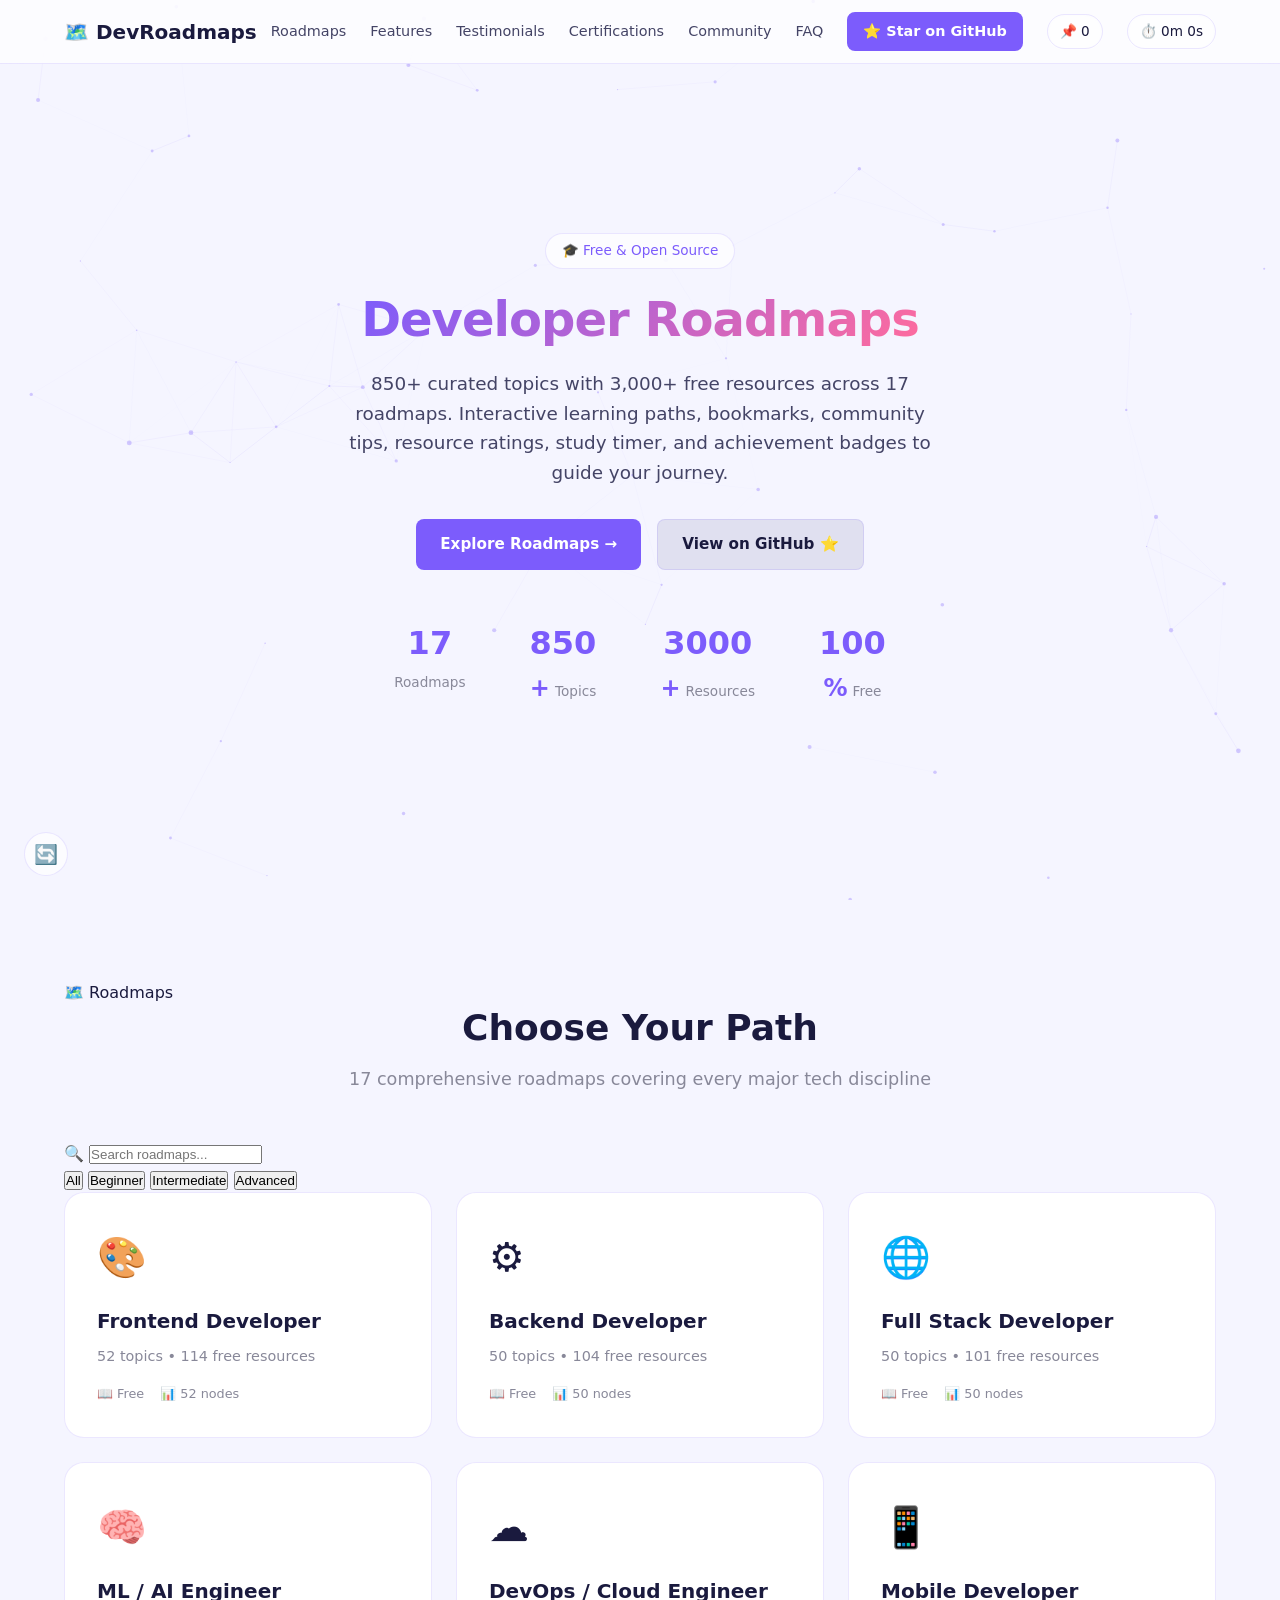
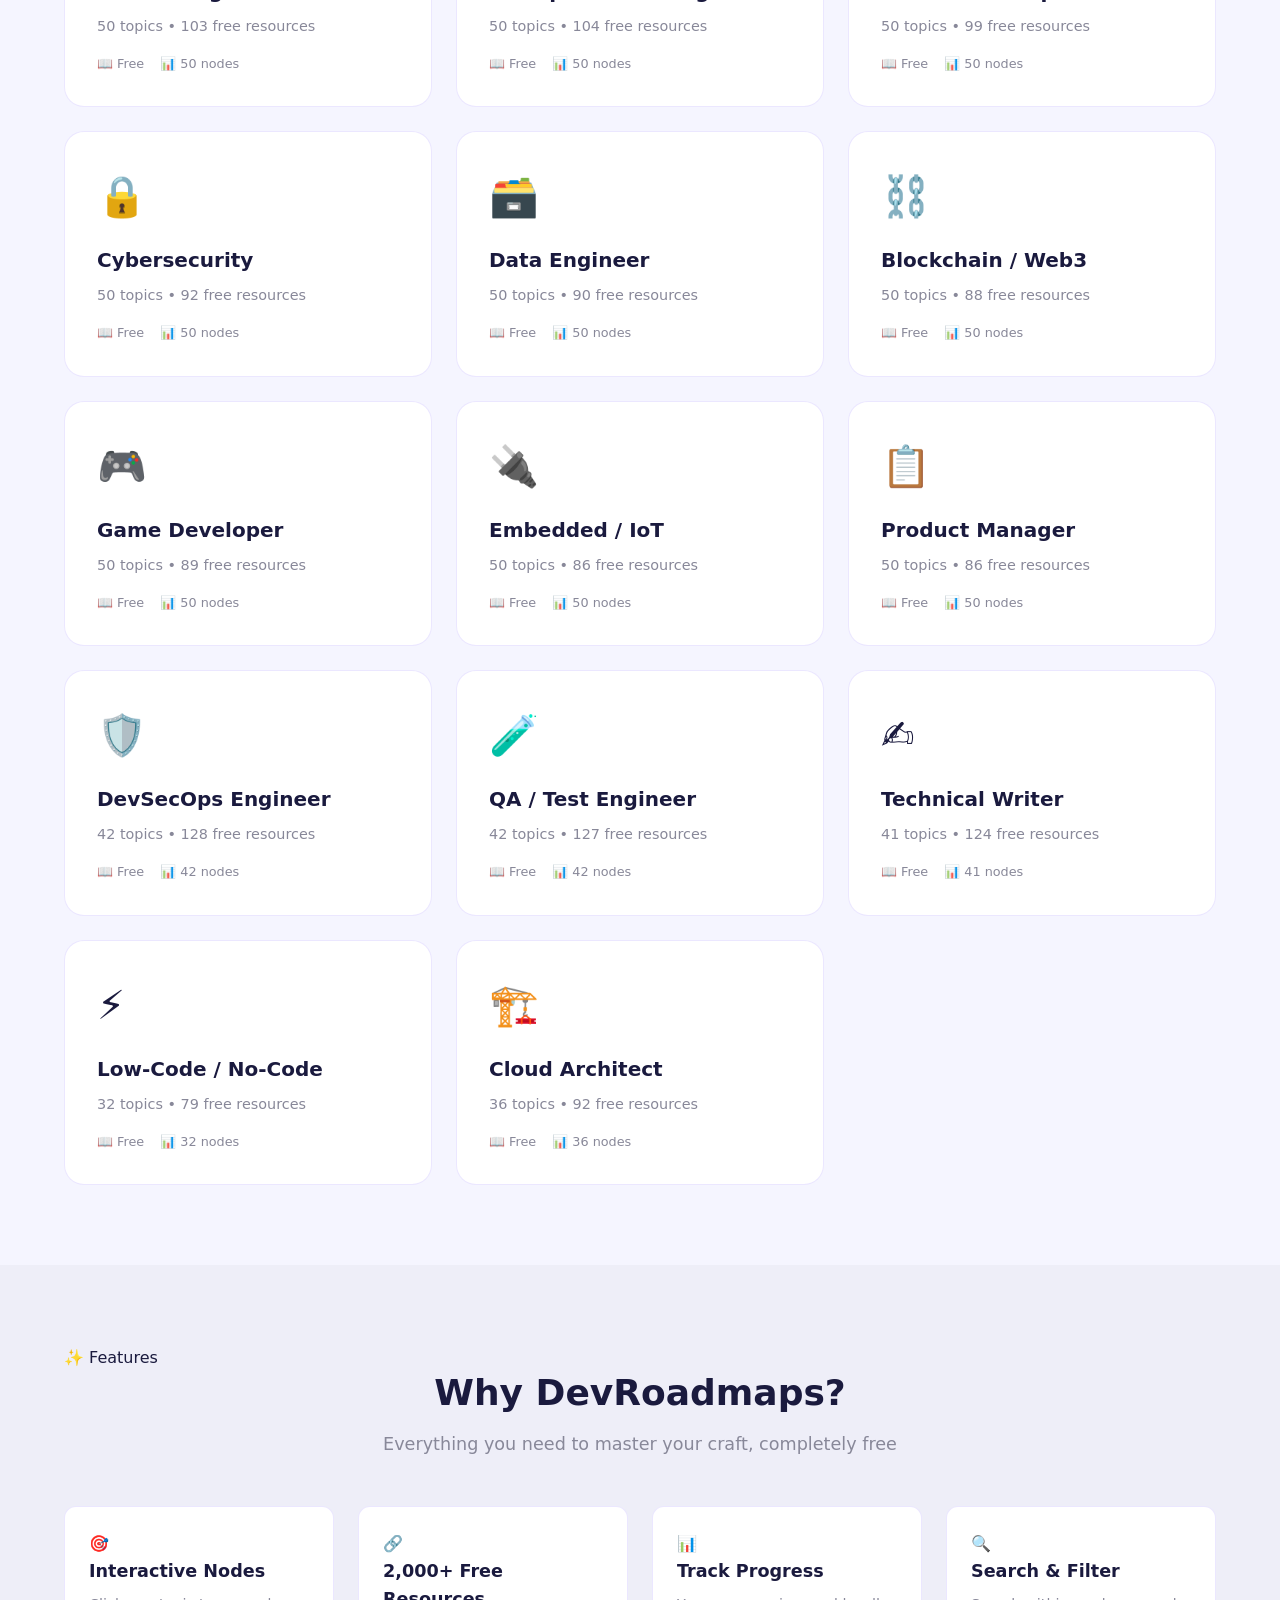
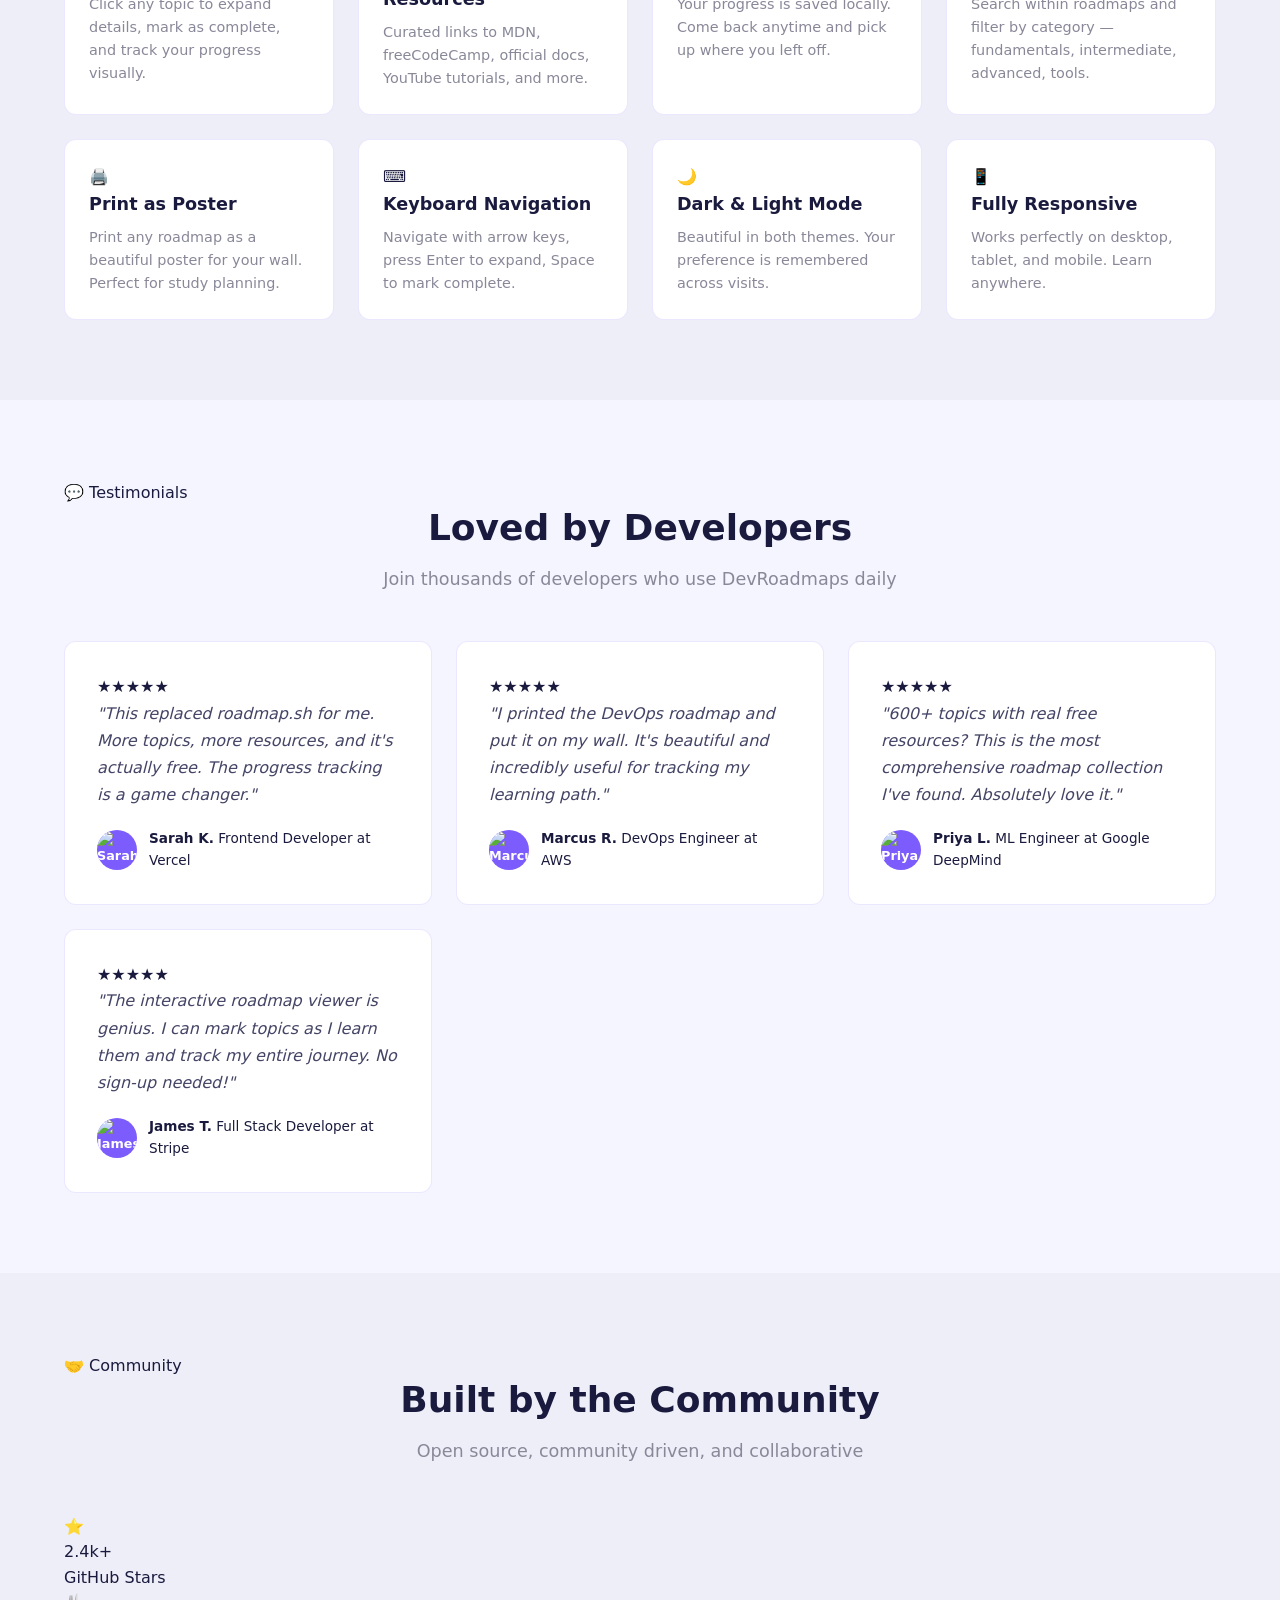
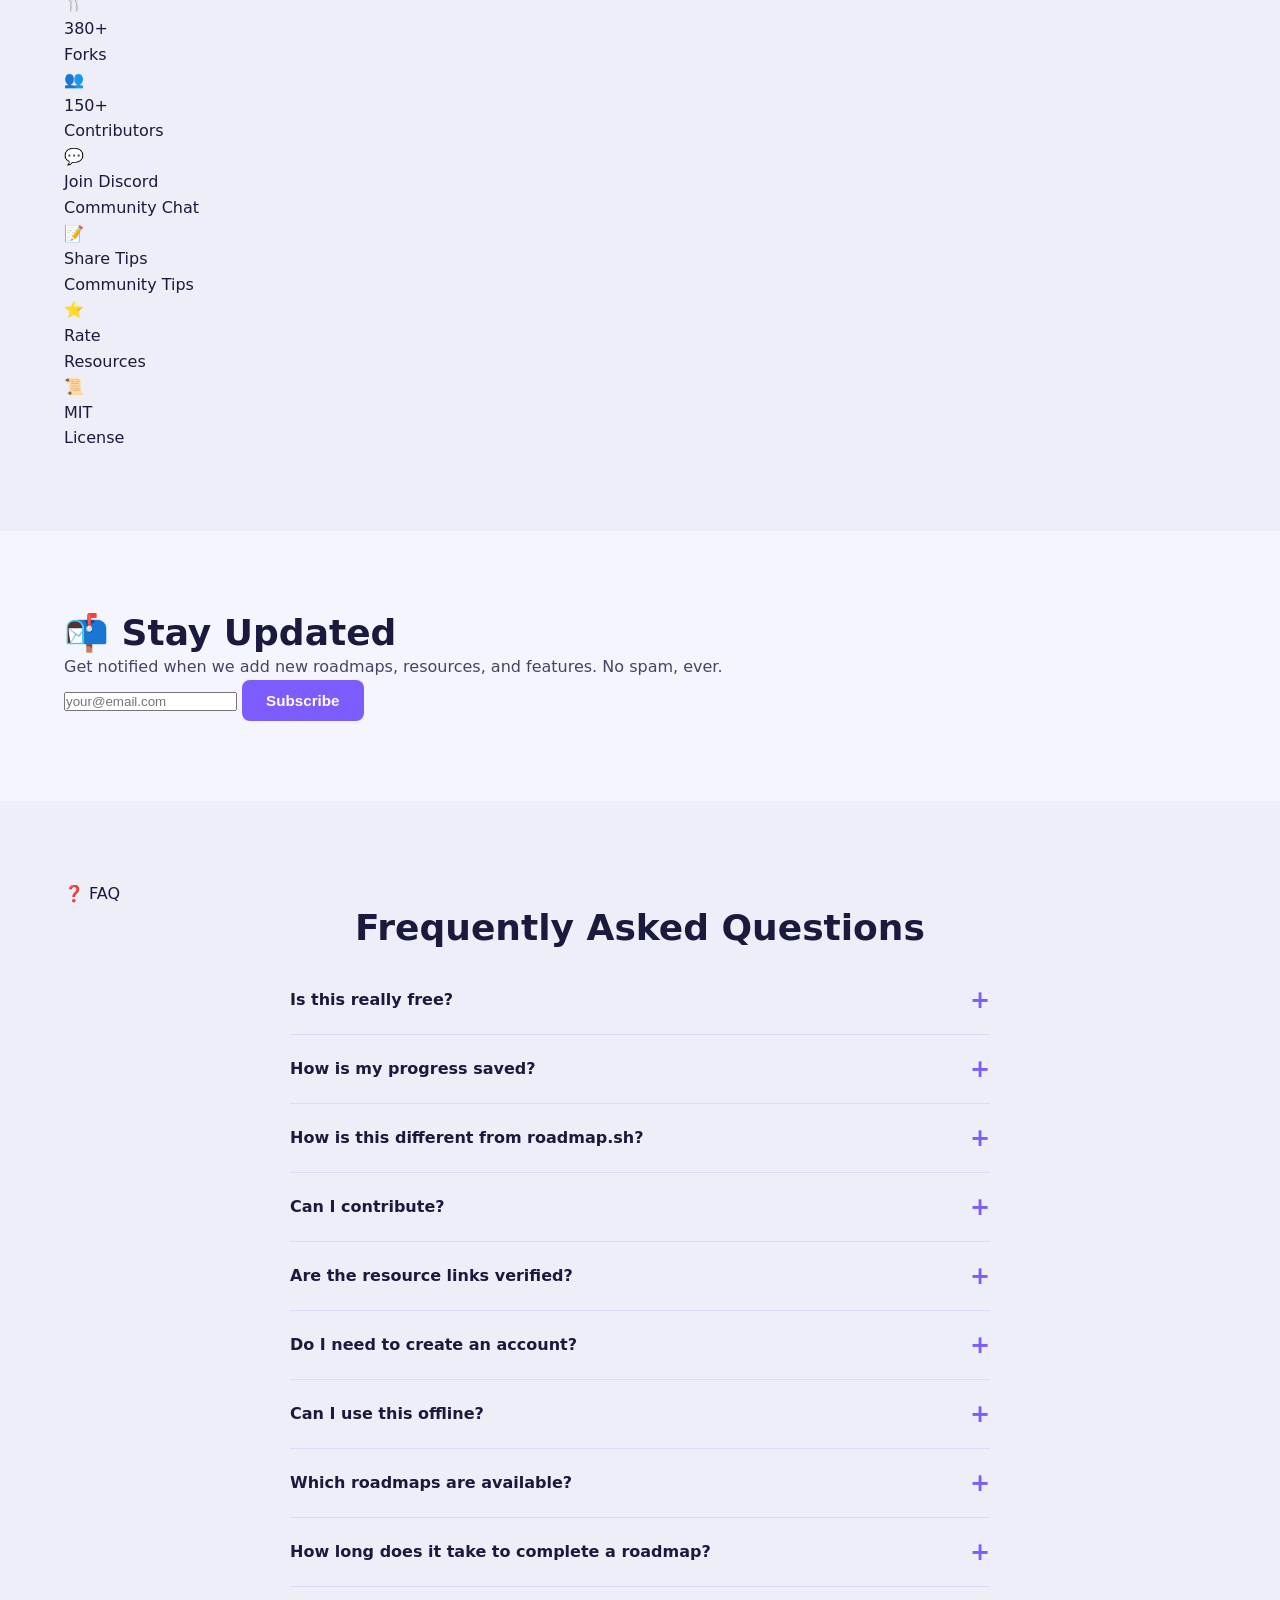
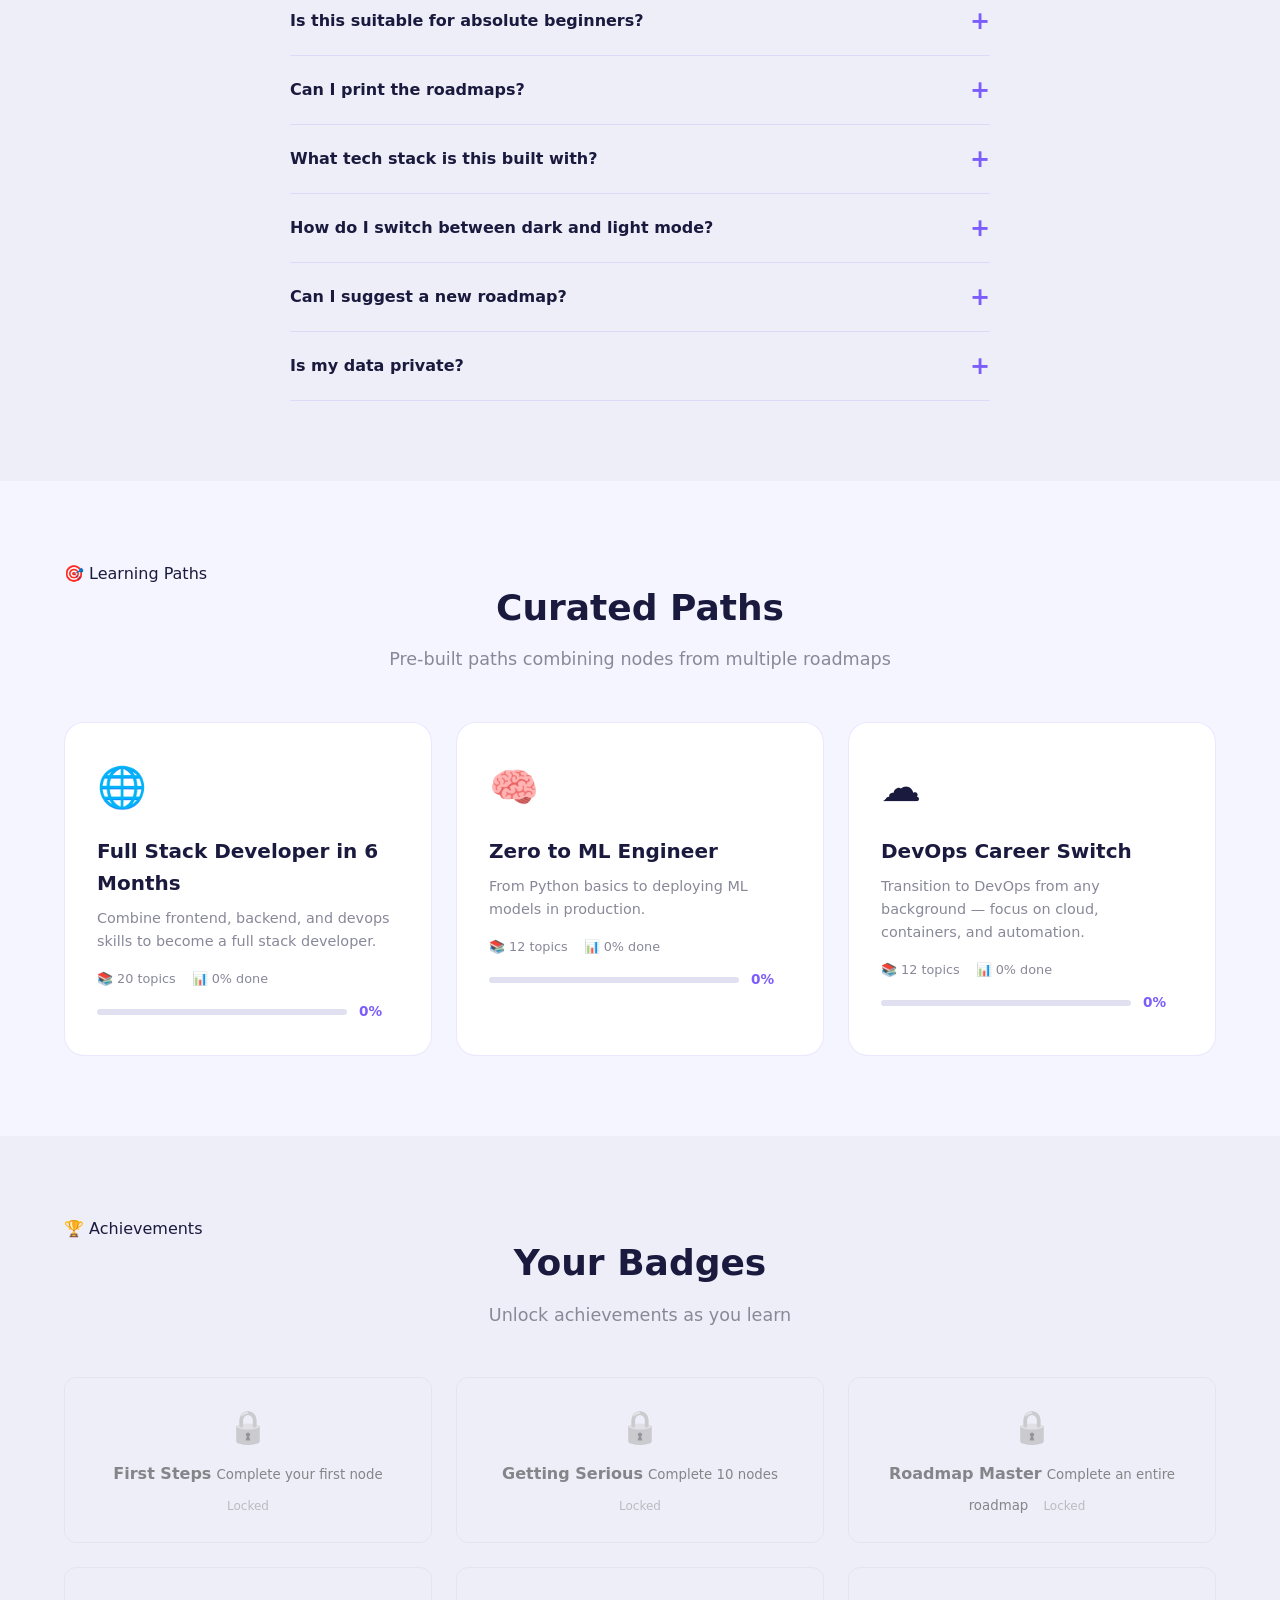
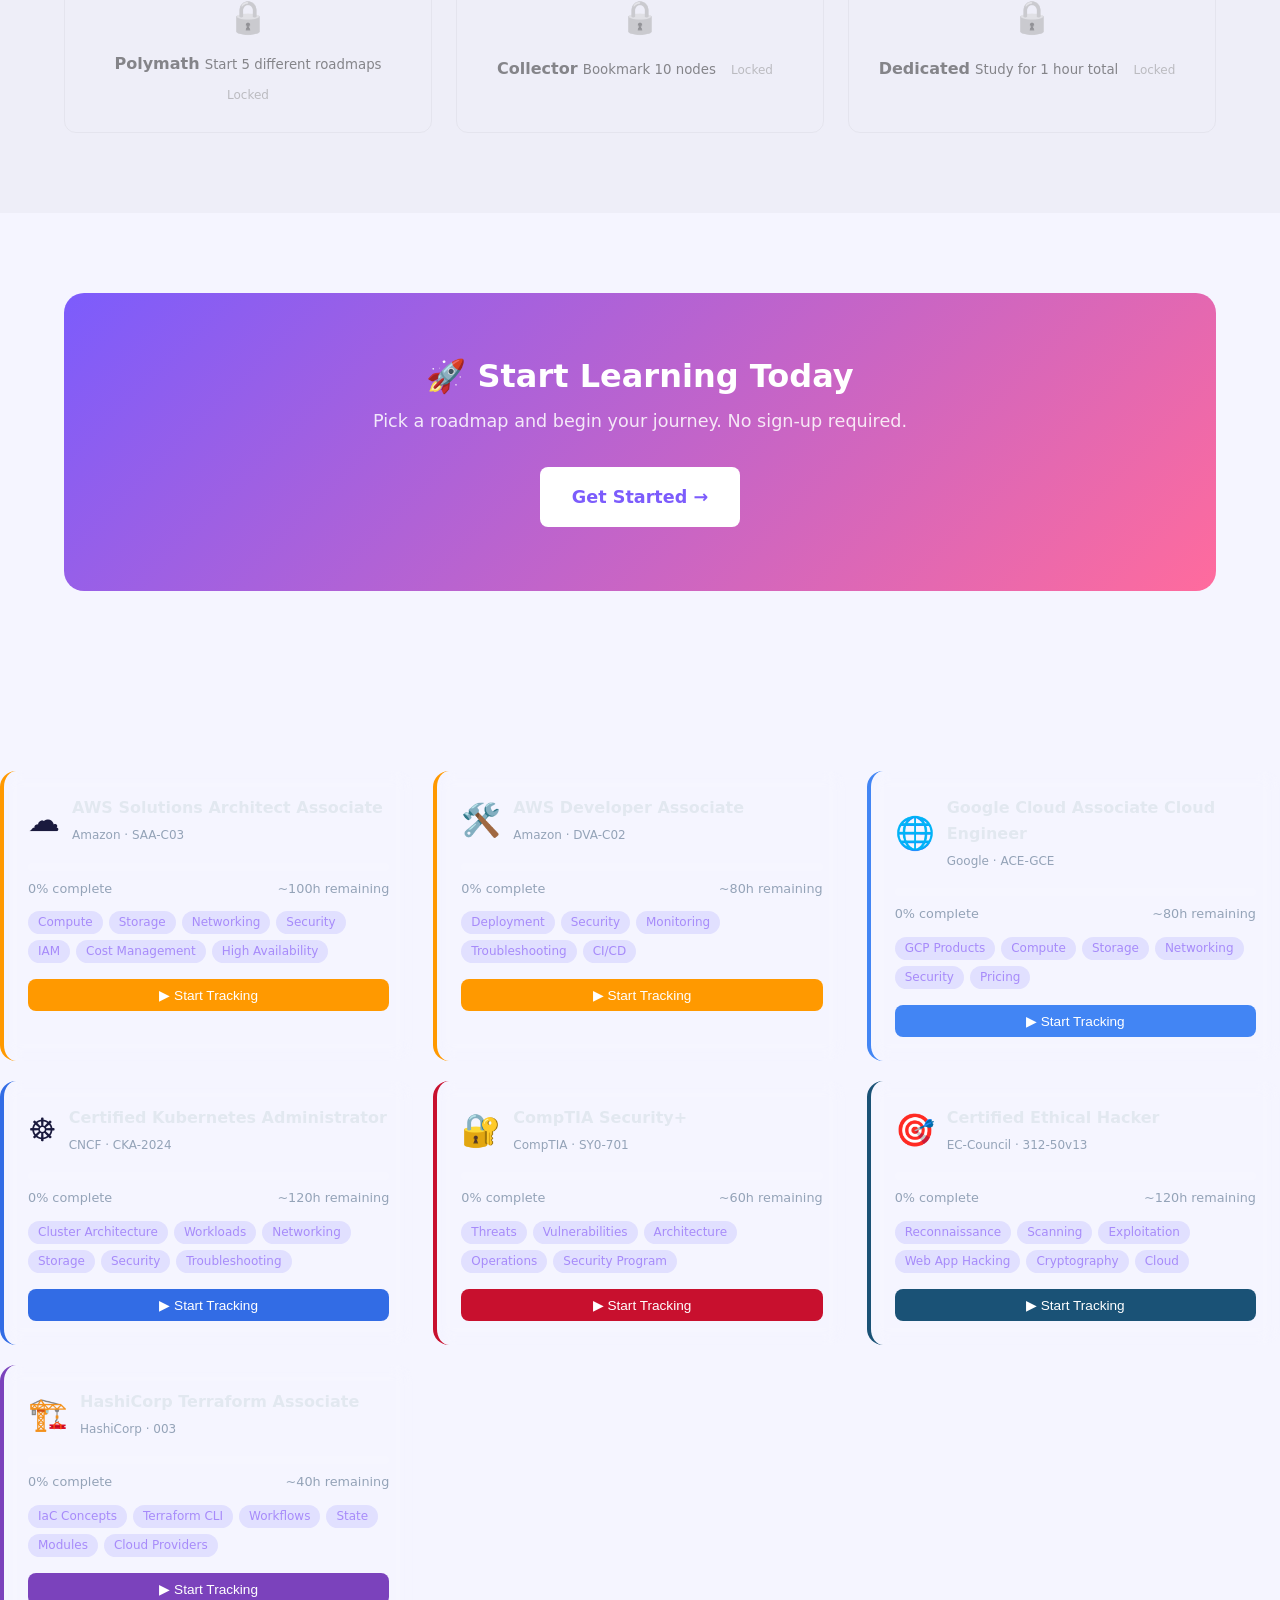
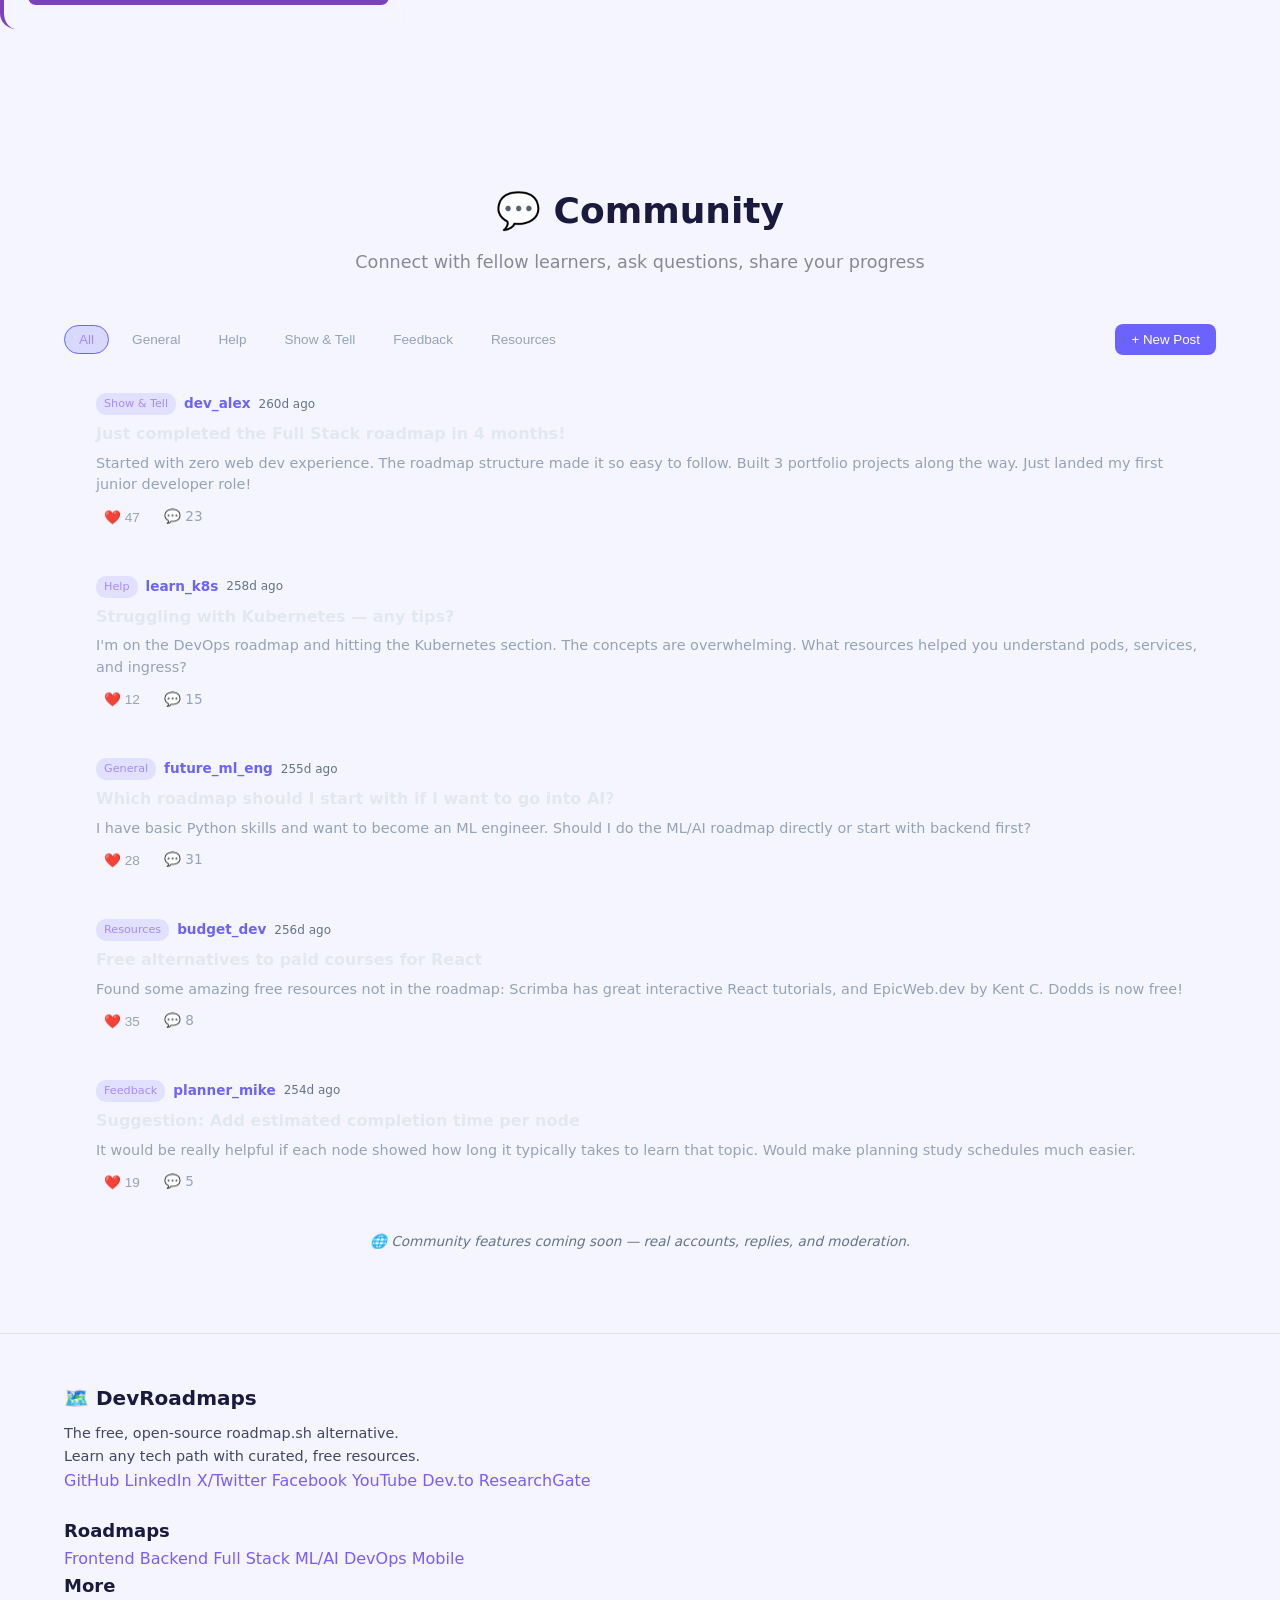
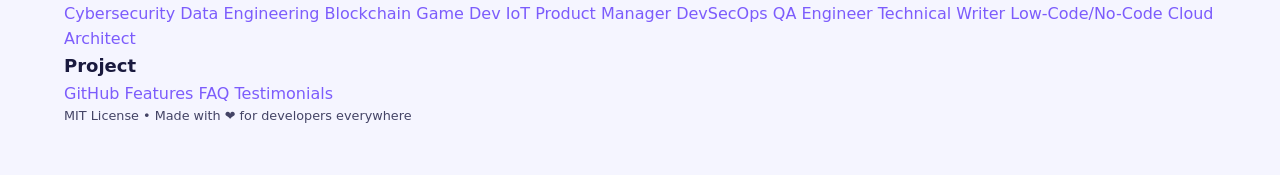
==== index.html @ 8916a56f "feat: add real social links across all pages" ====
<!DOCTYPE html>
<html lang="en" data-theme="dark">
<head>
    <meta charset="UTF-8">
    <meta name="viewport" content="width=device-width, initial-scale=1.0">
    <title>DevRoadmaps — Free Developer Roadmaps with 800+ Topics | Learn Programming, AI, DevOps & More</title>
    <meta name="description" content="Free open-source developer roadmaps for 17 tech paths including Frontend, Backend, DevOps, AI/ML, Cybersecurity and more. 800+ curated topics with 1700+ free resources.">
    <meta name="keywords" content="developer roadmap, learn programming, frontend roadmap, backend roadmap, full stack roadmap, devops roadmap, AI ML roadmap, cybersecurity roadmap, free resources, open source, roadmap.sh alternative">
    <link rel="canonical" href="https://rudra496.github.io/devroadmaps/">
    <meta property="og:title" content="DevRoadmaps — Free Developer Roadmaps with 800+ Topics">
    <meta property="og:description" content="Free open-source developer roadmaps for 17 tech paths. 800+ curated topics with 1700+ free resources.">
    <meta property="og:url" content="https://rudra496.github.io/devroadmaps/">
    <meta property="og:type" content="website">
    <meta property="og:image" content="https://rudra496.github.io/devroadmaps/og-image.png">
    <meta name="twitter:card" content="summary_large_image">
    <meta name="twitter:title" content="DevRoadmaps — Free Developer Roadmaps with 800+ Topics">
    <meta name="twitter:description" content="Free open-source developer roadmaps for 17 tech paths. 800+ curated topics with 1700+ free resources.">
    <meta name="twitter:creator" content="@rudra496">
    <script type="application/ld+json">
    {
        "@context": "https://schema.org",
        "@type": "WebSite",
        "name": "DevRoadmaps",
        "url": "https://rudra496.github.io/devroadmaps/",
        "description": "Free open-source developer roadmaps for 17 tech paths including Frontend, Backend, DevOps, AI/ML, Cybersecurity and more. 800+ curated topics with 1700+ free resources.",
        "potentialAction": {
            "@type": "SearchAction",
            "target": "https://rudra496.github.io/devroadmaps/?q={search_term_string}",
            "query-input": "required name=search_term_string"
        }
    }
    </script>
    <link rel="stylesheet" href="css/style.css">
    <link rel="icon" href="data:image/svg+xml,<svg xmlns='http://www.w3.org/2000/svg' viewBox='0 0 100 100'><text y='.9em' font-size='90'>🗺️</text></svg>">
    <link rel="preconnect" href="https://fonts.googleapis.com">
    <link href="https://fonts.googleapis.com/css2?family=Inter:wght@400;500;600;700;800;900&display=swap" rel="stylesheet">
</head>
<body>
    <!-- Particle Canvas -->
    <canvas id="particles"></canvas>

    <!-- Floating Geometric Shapes -->
    <div class="floating-shapes" aria-hidden="true">
        <div class="shape shape-1"></div>
        <div class="shape shape-2"></div>
        <div class="shape shape-3"></div>
        <div class="shape shape-4"></div>
        <div class="shape shape-5"></div>
        <div class="shape shape-6"></div>
    </div>

    <!-- Navigation -->
    <nav class="navbar" id="navbar">
        <div class="nav-container">
            <a href="index.html" class="nav-logo">🗺️ <span class="logo-text">DevRoadmaps</span></a>
            <div class="nav-links" id="navLinks">
                <a href="#roadmaps">Roadmaps</a>
                <a href="#features">Features</a>
                <a href="#testimonials">Testimonials</a>
                <a href="#certifications">Certifications</a>
                <a href="#community">Community</a>
                <a href="#faq">FAQ</a>
                <a href="https://github.com/rudra496/devroadmaps" target="_blank" rel="noopener" class="nav-cta">⭐ Star on GitHub</a>
                <span class="nav-badge" id="bookmarkToggle" title="Bookmarks">📌 <span class="bookmark-count">0</span></span>
                <span class="nav-badge" title="Total Study Time">⏱️ <span class="total-study-time">0m 0s</span></span>
            </div>
            <button class="hamburger" id="hamburger" aria-label="Toggle menu">
                <span></span><span></span><span></span>
            </button>
        </div>
    </nav>

    <!-- Hero Section -->
    <header class="hero" id="hero">
        <div class="hero-bg-mesh" aria-hidden="true"></div>
        <div class="hero-content">
            <div class="hero-badge animate-on-scroll">🎓 Free & Open Source</div>
            <h1 class="hero-title animate-on-scroll">
                <span class="gradient-text">Developer Roadmaps</span>
            </h1>
            <p class="hero-typing animate-on-scroll" id="typingTarget"></p>
            <p class="hero-desc animate-on-scroll">850+ curated topics with 3,000+ free resources across 17 roadmaps. Interactive learning paths, bookmarks, community tips, resource ratings, study timer, and achievement badges to guide your journey.</p>
            <div class="hero-buttons animate-on-scroll">
                <a href="#roadmaps" class="btn btn-primary btn-glow">Explore Roadmaps →</a>
                <a href="https://github.com/rudra496/devroadmaps" target="_blank" class="btn btn-secondary">View on GitHub ⭐</a>
            </div>
            <div class="hero-stats animate-on-scroll">
                <div class="stat-item">
                    <span class="stat-number" data-target="17">0</span>
                    <span class="stat-label">Roadmaps</span>
                </div>
                <div class="stat-divider"></div>
                <div class="stat-item">
                    <span class="stat-number" data-target="850">0</span><span class="stat-suffix">+</span>
                    <span class="stat-label">Topics</span>
                </div>
                <div class="stat-divider"></div>
                <div class="stat-item">
                    <span class="stat-number" data-target="3000">0</span><span class="stat-suffix">+</span>
                    <span class="stat-label">Resources</span>
                </div>
                <div class="stat-divider"></div>
                <div class="stat-item">
                    <span class="stat-number" data-target="100">0</span><span class="stat-suffix">%</span>
                    <span class="stat-label">Free</span>
                </div>
            </div>
        </div>
        <div class="hero-scroll-indicator" aria-hidden="true">
            <div class="scroll-arrow"></div>
        </div>
    </header>

    <!-- Roadmaps Grid -->
    <section class="section" id="roadmaps">
        <div class="container">
            <div class="section-header animate-on-scroll">
                <span class="section-tag">🗺️ Roadmaps</span>
                <h2 class="section-title">Choose Your Path</h2>
                <p class="section-subtitle">17 comprehensive roadmaps covering every major tech discipline</p>
            </div>
            <!-- Search & Filter -->
            <div class="roadmap-filters animate-on-scroll">
                <div class="search-box-hero">
                    <span class="search-icon">🔍</span>
                    <input type="text" id="roadmapSearch" placeholder="Search roadmaps..." autocomplete="off">
                </div>
                <div class="filter-pills" id="difficultyFilters">
                    <button class="pill active" data-diff="all">All</button>
                    <button class="pill" data-diff="beginner">Beginner</button>
                    <button class="pill" data-diff="intermediate">Intermediate</button>
                    <button class="pill" data-diff="advanced">Advanced</button>
                </div>
            </div>
            <div class="roadmaps-grid" id="roadmapsGrid">
                <!-- Populated by JS -->
            </div>
        </div>
    </section>

    <!-- Features -->
    <section class="section section-alt" id="features">
        <div class="container">
            <div class="section-header animate-on-scroll">
                <span class="section-tag">✨ Features</span>
                <h2 class="section-title">Why DevRoadmaps?</h2>
                <p class="section-subtitle">Everything you need to master your craft, completely free</p>
            </div>
            <div class="features-grid">
                <div class="feature-card animate-on-scroll">
                    <div class="feature-icon-wrap">
                        <span>🎯</span>
                    </div>
                    <h3>Interactive Nodes</h3>
                    <p>Click any topic to expand details, mark as complete, and track your progress visually.</p>
                </div>
                <div class="feature-card animate-on-scroll">
                    <div class="feature-icon-wrap">
                        <span>🔗</span>
                    </div>
                    <h3>2,000+ Free Resources</h3>
                    <p>Curated links to MDN, freeCodeCamp, official docs, YouTube tutorials, and more.</p>
                </div>
                <div class="feature-card animate-on-scroll">
                    <div class="feature-icon-wrap">
                        <span>📊</span>
                    </div>
                    <h3>Track Progress</h3>
                    <p>Your progress is saved locally. Come back anytime and pick up where you left off.</p>
                </div>
                <div class="feature-card animate-on-scroll">
                    <div class="feature-icon-wrap">
                        <span>🔍</span>
                    </div>
                    <h3>Search & Filter</h3>
                    <p>Search within roadmaps and filter by category — fundamentals, intermediate, advanced, tools.</p>
                </div>
                <div class="feature-card animate-on-scroll">
                    <div class="feature-icon-wrap">
                        <span>🖨️</span>
                    </div>
                    <h3>Print as Poster</h3>
                    <p>Print any roadmap as a beautiful poster for your wall. Perfect for study planning.</p>
                </div>
                <div class="feature-card animate-on-scroll">
                    <div class="feature-icon-wrap">
                        <span>⌨️</span>
                    </div>
                    <h3>Keyboard Navigation</h3>
                    <p>Navigate with arrow keys, press Enter to expand, Space to mark complete.</p>
                </div>
                <div class="feature-card animate-on-scroll">
                    <div class="feature-icon-wrap">
                        <span>🌙</span>
                    </div>
                    <h3>Dark & Light Mode</h3>
                    <p>Beautiful in both themes. Your preference is remembered across visits.</p>
                </div>
                <div class="feature-card animate-on-scroll">
                    <div class="feature-icon-wrap">
                        <span>📱</span>
                    </div>
                    <h3>Fully Responsive</h3>
                    <p>Works perfectly on desktop, tablet, and mobile. Learn anywhere.</p>
                </div>
            </div>
        </div>
    </section>

    <!-- Testimonials -->
    <section class="section" id="testimonials">
        <div class="container">
            <div class="section-header animate-on-scroll">
                <span class="section-tag">💬 Testimonials</span>
                <h2 class="section-title">Loved by Developers</h2>
                <p class="section-subtitle">Join thousands of developers who use DevRoadmaps daily</p>
            </div>
            <div class="testimonials-grid">
                <div class="testimonial-card animate-on-scroll">
                    <div class="testimonial-stars">★★★★★</div>
                    <div class="testimonial-text">"This replaced roadmap.sh for me. More topics, more resources, and it's actually free. The progress tracking is a game changer."</div>
                    <div class="testimonial-author">
                        <img src="https://api.dicebear.com/7.x/avataaars/svg?seed=sarah" alt="Sarah" class="author-avatar" loading="lazy">
                        <div>
                            <strong>Sarah K.</strong>
                            <span>Frontend Developer at Vercel</span>
                        </div>
                    </div>
                </div>
                <div class="testimonial-card animate-on-scroll">
                    <div class="testimonial-stars">★★★★★</div>
                    <div class="testimonial-text">"I printed the DevOps roadmap and put it on my wall. It's beautiful and incredibly useful for tracking my learning path."</div>
                    <div class="testimonial-author">
                        <img src="https://api.dicebear.com/7.x/avataaars/svg?seed=marcus" alt="Marcus" class="author-avatar" loading="lazy">
                        <div>
                            <strong>Marcus R.</strong>
                            <span>DevOps Engineer at AWS</span>
                        </div>
                    </div>
                </div>
                <div class="testimonial-card animate-on-scroll">
                    <div class="testimonial-stars">★★★★★</div>
                    <div class="testimonial-text">"600+ topics with real free resources? This is the most comprehensive roadmap collection I've found. Absolutely love it."</div>
                    <div class="testimonial-author">
                        <img src="https://api.dicebear.com/7.x/avataaars/svg?seed=priya" alt="Priya" class="author-avatar" loading="lazy">
                        <div>
                            <strong>Priya L.</strong>
                            <span>ML Engineer at Google DeepMind</span>
                        </div>
                    </div>
                </div>
                <div class="testimonial-card animate-on-scroll">
                    <div class="testimonial-stars">★★★★★</div>
                    <div class="testimonial-text">"The interactive roadmap viewer is genius. I can mark topics as I learn them and track my entire journey. No sign-up needed!"</div>
                    <div class="testimonial-author">
                        <img src="https://api.dicebear.com/7.x/avataaars/svg?seed=james" alt="James" class="author-avatar" loading="lazy">
                        <div>
                            <strong>James T.</strong>
                            <span>Full Stack Developer at Stripe</span>
                        </div>
                    </div>
                </div>
            </div>
        </div>
    </section>

    <!-- Community -->
    <section class="section section-alt" id="community">
        <div class="container">
            <div class="section-header animate-on-scroll">
                <span class="section-tag">🤝 Community</span>
                <h2 class="section-title">Built by the Community</h2>
                <p class="section-subtitle">Open source, community driven, and collaborative</p>
            </div>
            <div class="community-grid animate-on-scroll">
                <div class="community-stat">
                    <div class="community-icon">⭐</div>
                    <div class="community-number">2.4k+</div>
                    <div class="community-label">GitHub Stars</div>
                </div>
                <div class="community-stat">
                    <div class="community-icon">🍴</div>
                    <div class="community-number">380+</div>
                    <div class="community-label">Forks</div>
                </div>
                <div class="community-stat">
                    <div class="community-icon">👥</div>
                    <div class="community-number">150+</div>
                    <div class="community-label">Contributors</div>
                </div>
                <div class="community-stat">
                    <div class="community-icon">💬</div>
                    <div class="community-number"><a href="#" style="color:inherit;text-decoration:none">Join Discord</a></div>
                    <div class="community-label">Community Chat</div>
                </div>
                <div class="community-stat">
                    <div class="community-icon">📝</div>
                    <div class="community-number">Share Tips</div>
                    <div class="community-label">Community Tips</div>
                </div>
                <div class="community-stat">
                    <div class="community-icon">⭐</div>
                    <div class="community-number">Rate</div>
                    <div class="community-label">Resources</div>
                </div>
                <div class="community-stat">
                    <div class="community-icon">📜</div>
                    <div class="community-number">MIT</div>
                    <div class="community-label">License</div>
                </div>
            </div>
        </div>
    </section>

    <!-- Newsletter -->
    <section class="section newsletter-section">
        <div class="container">
            <div class="newsletter-card animate-on-scroll">
                <div class="newsletter-content">
                    <h2>📬 Stay Updated</h2>
                    <p>Get notified when we add new roadmaps, resources, and features. No spam, ever.</p>
                </div>
                <form class="newsletter-form" onsubmit="event.preventDefault(); this.querySelector('button').textContent='✅ Subscribed!'; this.querySelector('button').disabled=true;">
                    <input type="email" placeholder="your@email.com" required>
                    <button type="submit" class="btn btn-primary">Subscribe</button>
                </form>
            </div>
        </div>
    </section>

    <!-- FAQ -->
    <section class="section section-alt" id="faq">
        <div class="container">
            <div class="section-header animate-on-scroll">
                <span class="section-tag">❓ FAQ</span>
                <h2 class="section-title">Frequently Asked Questions</h2>
            </div>
            <div class="faq-list">
                <div class="faq-item animate-on-scroll">
                    <button class="faq-question">Is this really free? <span>+</span></button>
                    <div class="faq-answer"><p>Yes! 100% free and open source. Every resource linked is free. No hidden paywalls, no premium tier. We believe education should be accessible to everyone.</p></div>
                </div>
                <div class="faq-item animate-on-scroll">
                    <button class="faq-question">How is my progress saved? <span>+</span></button>
                    <div class="faq-answer"><p>Progress is saved in your browser's localStorage. No account needed, no data sent to any server. Clear your browser data to reset progress.</p></div>
                </div>
                <div class="faq-item animate-on-scroll">
                    <button class="faq-question">How is this different from roadmap.sh? <span>+</span></button>
                    <div class="faq-answer"><p>We offer 17 complete roadmaps with 850+ nodes, community tips, resource ratings, resource type filtering, interactive progress tracking, search/filter, print-as-poster, keyboard navigation, and everything is free with zero dependencies.</p></div>
                </div>
                <div class="faq-item animate-on-scroll">
                    <button class="faq-question">Can I contribute? <span>+</span></button>
                    <div class="faq-answer"><p>Absolutely! Check out our CONTRIBUTING.md for guidelines. You can add nodes, fix resources, or suggest new roadmaps via pull request.</p></div>
                </div>
                <div class="faq-item animate-on-scroll">
                    <button class="faq-question">Are the resource links verified? <span>+</span></button>
                    <div class="faq-answer"><p>We use stable, well-known resources (MDN, freeCodeCamp, official docs, popular YouTube channels). Links are periodically verified and PRs welcome to fix any broken ones.</p></div>
                </div>
                <div class="faq-item animate-on-scroll">
                    <button class="faq-question">Do I need to create an account? <span>+</span></button>
                    <div class="faq-answer"><p>Nope! Everything works without an account. Progress is stored in your browser. Just open the page and start learning.</p></div>
                </div>
                <div class="faq-item animate-on-scroll">
                    <button class="faq-question">Can I use this offline? <span>+</span></button>
                    <div class="faq-answer"><p>The roadmap viewer and progress tracking work offline once loaded. Resource links require internet, but you can print roadmaps for offline reference.</p></div>
                </div>
                <div class="faq-item animate-on-scroll">
                    <button class="faq-question">Which roadmaps are available? <span>+</span></button>
                    <div class="faq-answer"><p>Frontend, Backend, Full Stack, ML/AI, DevOps/Cloud, Mobile, Cybersecurity, Data Engineering, Blockchain/Web3, Game Dev, Embedded/IoT, Product Management, DevSecOps, QA Engineer, Technical Writer, Low-Code/No-Code, and Cloud Architect.</p></div>
                </div>
                <div class="faq-item animate-on-scroll">
                    <button class="faq-question">How long does it take to complete a roadmap? <span>+</span></button>
                    <div class="faq-answer"><p>It varies! A beginner roadmap might take 3-6 months studying part-time. Advanced roadmaps could take 6-12 months. The key is consistency.</p></div>
                </div>
                <div class="faq-item animate-on-scroll">
                    <button class="faq-question">Is this suitable for absolute beginners? <span>+</span></button>
                    <div class="faq-answer"><p>Yes! Each roadmap starts from fundamentals and progresses to advanced topics. The difficulty badges help you know where to start.</p></div>
                </div>
                <div class="faq-item animate-on-scroll">
                    <button class="faq-question">Can I print the roadmaps? <span>+</span></button>
                    <div class="faq-answer"><p>Yes! Click the Print button on any roadmap page. It generates a clean, print-friendly layout. Great for wall posters or study notes.</p></div>
                </div>
                <div class="faq-item animate-on-scroll">
                    <button class="faq-question">What tech stack is this built with? <span>+</span></button>
                    <div class="faq-answer"><p>Vanilla HTML, CSS, and JavaScript. No frameworks, no build tools, no dependencies. Just open index.html in any browser.</p></div>
                </div>
                <div class="faq-item animate-on-scroll">
                    <button class="faq-question">How do I switch between dark and light mode? <span>+</span></button>
                    <div class="faq-answer"><p>Click the theme icon in the bottom-left corner to cycle through Dark → Light → Auto (follows system preference). Your choice is saved and persisted across visits.</p></div>
                </div>
                <div class="faq-item animate-on-scroll">
                    <button class="faq-question">Can I suggest a new roadmap? <span>+</span></button>
                    <div class="faq-answer"><p>Absolutely! Open an issue on GitHub with your suggestion. If there's enough interest, we'll add it. You can also submit a PR with the JSON data.</p></div>
                </div>
                <div class="faq-item animate-on-scroll">
                    <button class="faq-question">Is my data private? <span>+</span></button>
                    <div class="faq-answer"><p>Completely. All data stays in your browser. We don't use cookies, analytics, or any tracking. Your learning is your business.</p></div>
                </div>
            </div>
        </div>
    </section>

    <!-- Bookmark Panel -->
    <div class="bookmark-panel" id="bookmarkPanel">
        <div class="bookmark-panel-header">
            <h3>📌 Bookmarks</h3>
            <button onclick="exportBookmarks()" class="btn btn-sm">Export Study Plan 📥</button>
        </div>
        <div id="bookmarkList"></div>
    </div>

    <!-- Learning Paths -->
    <section class="section" id="learning-paths">
        <div class="container">
            <div class="section-header animate-on-scroll">
                <span class="section-tag">🎯 Learning Paths</span>
                <h2 class="section-title">Curated Paths</h2>
                <p class="section-subtitle">Pre-built paths combining nodes from multiple roadmaps</p>
            </div>
            <div class="roadmaps-grid" id="learningPathsGrid"></div>
        </div>
    </section>

    <!-- Achievements -->
    <section class="section section-alt" id="achievements">
        <div class="container">
            <div class="section-header animate-on-scroll">
                <span class="section-tag">🏆 Achievements</span>
                <h2 class="section-title">Your Badges</h2>
                <p class="section-subtitle">Unlock achievements as you learn</p>
            </div>
            <div class="roadmaps-grid" id="achievementsGrid"></div>
        </div>
    </section>

    <!-- CTA -->
    <section class="section cta-section">
        <div class="container">
            <div class="cta-card animate-on-scroll">
                <div class="cta-glow" aria-hidden="true"></div>
                <h2>🚀 Start Learning Today</h2>
                <p>Pick a roadmap and begin your journey. No sign-up required.</p>
                <a href="#roadmaps" class="btn btn-primary btn-lg">Get Started →</a>
            </div>
        </div>
    </section>

    <!-- Certifications -->
    <section id="certifications" class="section">
        <div class="container">
            <h2 class="section-title">🏆 Certifications</h2>
            <p class="section-subtitle">Track your progress toward industry certifications — roadmap nodes map to real exam topics</p>
            <div id="certifications"></div>
        </div>
    </section>

    <!-- Community Forum -->
    <section id="community-forum-section" class="section">
        <div class="container">
            <h2 class="section-title">💬 Community</h2>
            <p class="section-subtitle">Connect with fellow learners, ask questions, share your progress</p>
            <div id="community-forum"></div>
        </div>
    </section>

    <!-- Footer -->
    <footer class="footer">
        <div class="container">
            <div class="footer-grid">
                <div class="footer-brand">
                    <span class="nav-logo">🗺️ <span class="logo-text">DevRoadmaps</span></span>
                    <p>The free, open-source roadmap.sh alternative.<br>Learn any tech path with curated, free resources.</p>
                    <div class="footer-social">
                        <a href="https://github.com/rudra496" target="_blank" rel="noopener" aria-label="GitHub">GitHub</a>
                        <a href="https://www.linkedin.com/in/rudrasarker" target="_blank" rel="noopener" aria-label="LinkedIn">LinkedIn</a>
                        <a href="https://x.com/Rudra496" target="_blank" rel="noopener" aria-label="X/Twitter">X/Twitter</a>
                        <a href="https://www.facebook.com/rudrasarker130" target="_blank" rel="noopener" aria-label="Facebook">Facebook</a>
                        <a href="https://youtube.com/@rudrasarker9732" target="_blank" rel="noopener" aria-label="YouTube">YouTube</a>
                        <a href="https://dev.to/rudra_sarker" target="_blank" rel="noopener" aria-label="Dev.to">Dev.to</a>
                        <a href="https://www.researchgate.net/profile/Rudra-Sarker-3" target="_blank" rel="noopener" aria-label="ResearchGate">ResearchGate</a>
                    </div>
                </div>
                <div class="footer-col">
                    <h4>Roadmaps</h4>
                    <a href="roadmap.html?roadmap=frontend">Frontend</a>
                    <a href="roadmap.html?roadmap=backend">Backend</a>
                    <a href="roadmap.html?roadmap=fullstack">Full Stack</a>
                    <a href="roadmap.html?roadmap=ml-ai">ML/AI</a>
                    <a href="roadmap.html?roadmap=devops">DevOps</a>
                    <a href="roadmap.html?roadmap=mobile">Mobile</a>
                </div>
                <div class="footer-col">
                    <h4>More</h4>
                    <a href="roadmap.html?roadmap=cybersecurity">Cybersecurity</a>
                    <a href="roadmap.html?roadmap=data-engineer">Data Engineering</a>
                    <a href="roadmap.html?roadmap=blockchain">Blockchain</a>
                    <a href="roadmap.html?roadmap=game-dev">Game Dev</a>
                    <a href="roadmap.html?roadmap=embedded-iot">IoT</a>
                    <a href="roadmap.html?roadmap=product-manager">Product Manager</a>
                    <a href="roadmap.html?roadmap=devsecops">DevSecOps</a>
                    <a href="roadmap.html?roadmap=qa-engineer">QA Engineer</a>
                    <a href="roadmap.html?roadmap=technical-writer">Technical Writer</a>
                    <a href="roadmap.html?roadmap=low-code-no-code">Low-Code/No-Code</a>
                    <a href="roadmap.html?roadmap=cloud-architect">Cloud Architect</a>
                </div>
                <div class="footer-col">
                    <h4>Project</h4>
                    <a href="https://github.com/rudra496/devroadmaps" target="_blank">GitHub</a>
                    <a href="#features">Features</a>
                    <a href="#faq">FAQ</a>
                    <a href="#testimonials">Testimonials</a>
                </div>
            </div>
            <div class="footer-bottom">
                <p>MIT License • Made with ❤️ for developers everywhere</p>
            </div>
        </div>
    </footer>

    <!-- Back to Top -->
    <button class="back-to-top" id="backToTop" aria-label="Back to top">↑</button>

    <!-- Theme Toggle -->
    <button class="theme-toggle" id="themeToggle" aria-label="Toggle theme">☀️</button>

    <script src="js/main.js"></script>
    <script src="js/community.js"></script>
    <script src="js/learning-paths.js"></script>
    <script src="js/timer.js"></script>
    <script src="js/certifications.js"></script>
    <script src="js/community-forum.js"></script>
    <script src="js/certifications.js"></script>
    <script src="js/community-forum.js"></script>
    <script>
    document.addEventListener('DOMContentLoaded', () => {
        initLearningPaths();
        initBookmarkPanel();
        initTimerWidget();
        updateBookmarkCounters();
        initAchievements();
    });
    </script>
</body>
</html>
---- css/style.css ----
/* ========================================
   DevRoadmaps — Style System
   ======================================== */

/* === CSS Custom Properties === */
:root {
    --bg-primary: #0a0a1a;
    --bg-secondary: #111128;
    --bg-tertiary: #1a1a3e;
    --bg-card: #16163a;
    --bg-glass: rgba(22, 22, 58, 0.7);
    --bg-hover: #222255;
    --text-primary: #e8e8ff;
    --text-secondary: #a0a0cc;
    --text-muted: #6a6a99;
    --accent: #7c5cfc;
    --accent-hover: #9a7aff;
    --accent-glow: rgba(124, 92, 252, 0.3);
    --gradient-1: #7c5cfc;
    --gradient-2: #ff6b9d;
    --gradient-3: #00d4ff;
    --border: rgba(124, 92, 252, 0.2);
    --border-hover: rgba(124, 92, 252, 0.4);
    --shadow: 0 4px 24px rgba(0, 0, 0, 0.3);
    --shadow-lg: 0 8px 48px rgba(0, 0, 0, 0.4);
    --radius: 12px;
    --radius-lg: 20px;
    --radius-sm: 8px;
    --transition: 0.3s ease;
    --font: 'Segoe UI', system-ui, -apple-system, sans-serif;
    --font-mono: 'Fira Code', 'Cascadia Code', monospace;
    --cat-fundamentals: #7c5cfc;
    --cat-intermediate: #00d4ff;
    --cat-advanced: #ff6b9d;
    --cat-tools: #ffc107;
    --navbar-height: 64px;
}

[data-theme="light"] {
    --bg-primary: #f5f5ff;
    --bg-secondary: #eeeef8;
    --bg-tertiary: #e0e0f0;
    --bg-card: #ffffff;
    --bg-glass: rgba(255, 255, 255, 0.7);
    --bg-hover: #d8d8f0;
    --text-primary: #1a1a3e;
    --text-secondary: #444466;
    --text-muted: #888899;
    --border: rgba(124, 92, 252, 0.15);
    --border-hover: rgba(124, 92, 252, 0.3);
    --shadow: 0 4px 24px rgba(0, 0, 0, 0.08);
    --shadow-lg: 0 8px 48px rgba(0, 0, 0, 0.12);
}

/* === Reset & Base === */
*, *::before, *::after { box-sizing: border-box; margin: 0; padding: 0; }
html { scroll-behavior: smooth; font-size: 16px; }
body {
    font-family: var(--font);
    background: var(--bg-primary);
    color: var(--text-primary);
    line-height: 1.6;
    min-height: 100vh;
    overflow-x: hidden;
    transition: background var(--transition), color var(--transition);
}

/* === Scrollbar === */
::-webkit-scrollbar { width: 8px; }
::-webkit-scrollbar-track { background: var(--bg-secondary); }
::-webkit-scrollbar-thumb { background: var(--accent); border-radius: 4px; }
::-webkit-scrollbar-thumb:hover { background: var(--accent-hover); }

/* === Typography === */
h1 { font-size: 3rem; font-weight: 800; line-height: 1.1; letter-spacing: -0.02em; }
h2 { font-size: 2.25rem; font-weight: 700; line-height: 1.2; }
h3 { font-size: 1.5rem; font-weight: 600; }
h4 { font-size: 1.125rem; font-weight: 600; }
p { color: var(--text-secondary); }
a { color: var(--accent); text-decoration: none; transition: color var(--transition); }
a:hover { color: var(--accent-hover); }

/* === Layout === */
.container { max-width: 1200px; margin: 0 auto; padding: 0 24px; }
.section { padding: 80px 0; }
.section-alt { background: var(--bg-secondary); }

/* === Navbar === */
.navbar {
    position: fixed; top: 0; left: 0; right: 0; z-index: 1000;
    background: var(--bg-glass);
    backdrop-filter: blur(20px); -webkit-backdrop-filter: blur(20px);
    border-bottom: 1px solid var(--border);
    height: var(--navbar-height);
    transition: background var(--transition);
}
.nav-container {
    max-width: 1200px; margin: 0 auto; padding: 0 24px;
    display: flex; align-items: center; justify-content: space-between;
    height: 100%;
}
.nav-logo { font-size: 1.25rem; font-weight: 700; color: var(--text-primary); white-space: nowrap; }
.nav-logo:hover { color: var(--text-primary); }
.nav-links { display: flex; gap: 24px; align-items: center; }
.nav-links a { color: var(--text-secondary); font-size: 0.9rem; font-weight: 500; }
.nav-links a:hover { color: var(--text-primary); }
.nav-cta {
    background: var(--accent) !important; color: #fff !important;
    padding: 8px 16px; border-radius: var(--radius-sm); font-weight: 600 !important;
}
.nav-cta:hover { background: var(--accent-hover) !important; }
.hamburger { display: none; background: none; border: none; cursor: pointer; flex-direction: column; gap: 5px; }
.hamburger span { display: block; width: 24px; height: 2px; background: var(--text-primary); transition: var(--transition); border-radius: 2px; }

/* === Hero === */
.hero {
    min-height: 100vh; display: flex; align-items: center; justify-content: center;
    padding: 120px 24px 80px; text-align: center; position: relative;
}
.hero-content { max-width: 800px; z-index: 1; }
.hero-badge {
    display: inline-block; padding: 6px 16px; border-radius: 50px;
    background: var(--bg-glass); border: 1px solid var(--border);
    font-size: 0.85rem; font-weight: 500; color: var(--accent);
    backdrop-filter: blur(10px); margin-bottom: 24px;
}
.hero-title { margin-bottom: 24px; }
.hero-subtitle { color: var(--text-secondary); font-weight: 400; font-size: 0.7em; }
.gradient-text {
    background: linear-gradient(135deg, var(--gradient-1), var(--gradient-2), var(--gradient-3));
    -webkit-background-clip: text; -webkit-text-fill-color: transparent;
    background-clip: text;
    background-size: 200% 200%;
    animation: gradientShift 4s ease infinite;
}
@keyframes gradientShift { 0%,100% { background-position: 0% 50%; } 50% { background-position: 100% 50%; } }
.hero-desc { font-size: 1.15rem; margin-bottom: 32px; max-width: 600px; margin-inline: auto; }
.hero-buttons { display: flex; gap: 16px; justify-content: center; flex-wrap: wrap; margin-bottom: 48px; }

/* === Buttons === */
.btn {
    display: inline-flex; align-items: center; gap: 8px;
    padding: 12px 24px; border-radius: var(--radius-sm); font-weight: 600;
    font-size: 0.95rem; border: none; cursor: pointer; transition: all var(--transition);
    text-decoration: none;
}
.btn-primary { background: var(--accent); color: #fff; }
.btn-primary:hover { background: var(--accent-hover); transform: translateY(-2px); box-shadow: 0 8px 24px var(--accent-glow); color: #fff; }
.btn-secondary { background: var(--bg-tertiary); color: var(--text-primary); border: 1px solid var(--border); }
.btn-secondary:hover { background: var(--bg-hover); border-color: var(--border-hover); color: var(--text-primary); }
.btn-sm { padding: 8px 16px; font-size: 0.8rem; border-radius: var(--radius-sm); background: var(--bg-tertiary); color: var(--text-secondary); border: 1px solid var(--border); }
.btn-sm:hover { background: var(--bg-hover); color: var(--text-primary); }
.btn-lg { padding: 16px 32px; font-size: 1.1rem; }

/* === Stats === */
.hero-stats { display: flex; gap: 32px; justify-content: center; flex-wrap: wrap; }
.stat-item { text-align: center; }
.stat-number { display: block; font-size: 2rem; font-weight: 800; color: var(--accent); }
.stat-suffix { font-size: 1.5rem; font-weight: 800; color: var(--accent); }
.stat-label { font-size: 0.85rem; color: var(--text-muted); }

/* === Section Title === */
.section-title { text-align: center; margin-bottom: 16px; }
.section-subtitle { text-align: center; color: var(--text-muted); margin-bottom: 48px; font-size: 1.1rem; }

/* === Roadmaps Grid === */
.roadmaps-grid {
    display: grid; grid-template-columns: repeat(auto-fill, minmax(280px, 1fr));
    gap: 24px;
}
.roadmap-card {
    background: var(--bg-card); border: 1px solid var(--border); border-radius: var(--radius-lg);
    padding: 32px; cursor: pointer; transition: all var(--transition); position: relative; overflow: hidden;
    text-decoration: none; color: inherit; display: block;
}
.roadmap-card::before {
    content: ''; position: absolute; top: 0; left: 0; right: 0; height: 3px;
    background: linear-gradient(90deg, var(--gradient-1), var(--gradient-2));
    opacity: 0; transition: opacity var(--transition);
}
.roadmap-card:hover {
    transform: translateY(-4px); border-color: var(--border-hover);
    box-shadow: var(--shadow-lg);
}
.roadmap-card:hover::before { opacity: 1; }
.roadmap-card:hover .roadmap-card-icon { transform: scale(1.1); }
.roadmap-card-icon { font-size: 2.5rem; margin-bottom: 16px; display: block; transition: transform var(--transition); }
.roadmap-card h3 { margin-bottom: 8px; font-size: 1.25rem; }
.roadmap-card p { font-size: 0.9rem; color: var(--text-muted); margin-bottom: 16px; }
.roadmap-card-meta { display: flex; gap: 16px; font-size: 0.8rem; color: var(--text-muted); }
.roadmap-card-meta span { display: flex; align-items: center; gap: 4px; }

/* === Features Grid === */
.features-grid { display: grid; grid-template-columns: repeat(auto-fill, minmax(260px, 1fr)); gap: 24px; }
.feature-card {
    background: var(--bg-card); border: 1px solid var(--border); border-radius: var(--radius);
    padding: 24px; transition: all var(--transition);
}
.feature-card:hover { border-color: var(--border-hover); transform: translateY(-2px); box-shadow: var(--shadow); }
.feature-icon { font-size: 2rem; margin-bottom: 12px; }
.feature-card h3 { margin-bottom: 8px; font-size: 1.1rem; }
.feature-card p { font-size: 0.9rem; color: var(--text-muted); }

/* === Testimonials === */
.testimonials-grid { display: grid; grid-template-columns: repeat(auto-fill, minmax(300px, 1fr)); gap: 24px; }
.testimonial-card {
    background: var(--bg-card); border: 1px solid var(--border); border-radius: var(--radius);
    padding: 32px; transition: all var(--transition);
}
.testimonial-card:hover { border-color: var(--border-hover); }
.testimonial-text { font-size: 1rem; line-height: 1.7; margin-bottom: 20px; font-style: italic; color: var(--text-secondary); }
.testimonial-author { display: flex; align-items: center; gap: 12px; }
.author-avatar {
    width: 40px; height: 40px; border-radius: 50%; background: var(--accent);
    display: flex; align-items: center; justify-content: center; color: #fff;
    font-size: 0.8rem; font-weight: 700; flex-shrink: 0;
}
.testimonial-author div { font-size: 0.85rem; }
.testimonial-author strong { color: var(--text-primary); }

/* === FAQ === */
.faq-list { max-width: 700px; margin: 0 auto; }
.faq-item { border-bottom: 1px solid var(--border); }
.faq-question {
    width: 100%; background: none; border: none; padding: 20px 0;
    font-size: 1rem; font-weight: 600; color: var(--text-primary); cursor: pointer;
    display: flex; justify-content: space-between; align-items: center;
    text-align: left; font-family: var(--font); transition: color var(--transition);
}
.faq-question:hover { color: var(--accent); }
.faq-question span { font-size: 1.5rem; color: var(--accent); transition: transform var(--transition); }
.faq-item.active .faq-question span { transform: rotate(45deg); }
.faq-answer { max-height: 0; overflow: hidden; transition: max-height 0.4s ease; }
.faq-item.active .faq-answer { max-height: 200px; }
.faq-answer p { padding-bottom: 20px; font-size: 0.95rem; }

/* === CTA === */
.cta-section { padding: 80px 0; }
.cta-card {
    background: linear-gradient(135deg, var(--gradient-1), var(--gradient-2));
    border-radius: var(--radius-lg); padding: 64px 32px; text-align: center;
}
.cta-card h2 { color: #fff; margin-bottom: 12px; font-size: 2rem; }
.cta-card p { color: rgba(255,255,255,0.85); margin-bottom: 32px; font-size: 1.1rem; }
.cta-card .btn-primary { background: #fff; color: var(--gradient-1); }
.cta-card .btn-primary:hover { transform: translateY(-2px); box-shadow: 0 8px 24px rgba(0,0,0,0.2); }

/* === Footer === */
.footer { padding: 48px 0; border-top: 1px solid var(--border); }
.footer-content { text-align: center; }
.footer-brand { margin-bottom: 24px; }
.footer-brand p { font-size: 0.9rem; margin-top: 8px; }
.footer-links { display: flex; gap: 24px; justify-content: center; margin-bottom: 24px; }
.footer-links a { color: var(--text-muted); font-size: 0.9rem; }
.footer-bottom { font-size: 0.8rem; color: var(--text-muted); }

/* === Back to Top === */
.back-to-top {
    position: fixed; bottom: 24px; right: 24px; z-index: 999;
    width: 44px; height: 44px; border-radius: 50%; border: 1px solid var(--border);
    background: var(--bg-glass); backdrop-filter: blur(10px);
    color: var(--text-primary); font-size: 1.2rem; cursor: pointer;
    transition: all var(--transition); opacity: 0; transform: translateY(20px); pointer-events: none;
}
.back-to-top.visible { opacity: 1; transform: translateY(0); pointer-events: auto; }
.back-to-top:hover { background: var(--accent); color: #fff; border-color: var(--accent); }

/* === Theme Toggle === */
.theme-toggle {
    position: fixed; bottom: 24px; left: 24px; z-index: 999;
    width: 44px; height: 44px; border-radius: 50%; border: 1px solid var(--border);
    background: var(--bg-glass); backdrop-filter: blur(10px);
    font-size: 1.2rem; cursor: pointer; transition: all var(--transition);
}
.theme-toggle:hover { background: var(--bg-hover); }

/* === Particles Canvas === */
#particles {
    position: fixed; top: 0; left: 0; width: 100%; height: 100%;
    z-index: -1; pointer-events: none;
}

/* === Roadmap Page === */
.roadmap-page .hero { min-height: auto; padding: 100px 24px 32px; }
.back-link { display: inline-flex; color: var(--text-muted); font-size: 0.9rem; margin-bottom: 16px; }
.back-link:hover { color: var(--accent); }
.roadmap-header { background: var(--bg-glass); backdrop-filter: blur(20px); border-bottom: 1px solid var(--border); }
.roadmap-title-area { display: flex; align-items: center; gap: 16px; margin-bottom: 12px; }
.roadmap-icon { font-size: 2.5rem; }
.roadmap-header h1 { font-size: 2rem; }
.roadmap-desc { color: var(--text-muted); margin-bottom: 24px; }

.roadmap-controls { display: flex; flex-wrap: wrap; gap: 12px; align-items: center; margin-bottom: 20px; }
.search-box { flex: 1; min-width: 200px; }
.search-box input {
    width: 100%; padding: 10px 16px; border-radius: var(--radius-sm);
    border: 1px solid var(--border); background: var(--bg-primary);
    color: var(--text-primary); font-family: var(--font); font-size: 0.9rem;
    transition: border-color var(--transition);
}
.search-box input:focus { outline: none; border-color: var(--accent); }
.filter-buttons { display: flex; gap: 8px; flex-wrap: wrap; }
.filter-btn {
    padding: 8px 14px; border-radius: var(--radius-sm); border: 1px solid var(--border);
    background: transparent; color: var(--text-muted); font-size: 0.8rem;
    cursor: pointer; transition: all var(--transition); font-family: var(--font);
}
.filter-btn:hover { border-color: var(--border-hover); color: var(--text-primary); }
.filter-btn.active { background: var(--accent); color: #fff; border-color: var(--accent); }
.action-buttons { display: flex; gap: 8px; }

/* === Progress Bar === */
.progress-bar-container { display: flex; align-items: center; gap: 12px; }
.progress-bar { flex: 1; height: 6px; background: var(--bg-tertiary); border-radius: 3px; overflow: hidden; }
.progress-fill { height: 100%; background: linear-gradient(90deg, var(--gradient-1), var(--gradient-2)); border-radius: 3px; transition: width 0.5s ease; width: 0%; }
.progress-text { font-size: 0.85rem; font-weight: 600; color: var(--accent); min-width: 40px; }

/* === Roadmap Layout === */
.roadmap-main { padding: 40px 0 80px; }
.roadmap-layout { display: flex; gap: 24px; }

/* === Minimap === */
.minimap {
    position: sticky; top: 80px; width: 200px; min-width: 200px; height: fit-content;
    max-height: calc(100vh - 100px); overflow-y: auto;
    background: var(--bg-card); border: 1px solid var(--border);
    border-radius: var(--radius); padding: 16px;
}
.minimap-title { font-size: 0.75rem; color: var(--text-muted); text-transform: uppercase; letter-spacing: 0.05em; margin-bottom: 12px; }
.minimap-node {
    font-size: 0.75rem; padding: 4px 8px; border-radius: 4px;
    color: var(--text-muted); cursor: pointer; transition: all var(--transition);
    margin-bottom: 2px; white-space: nowrap; overflow: hidden; text-overflow: ellipsis;
}
.minimap-node:hover { background: var(--bg-hover); color: var(--text-primary); }
.minimap-node.completed { color: var(--cat-fundamentals); text-decoration: line-through; opacity: 0.6; }
.minimap-node.active { background: var(--accent); color: #fff; }

/* === Roadmap Nodes === */
.roadmap-nodes { flex: 1; max-width: 100%; }
.node {
    background: var(--bg-card); border: 1px solid var(--border); border-radius: var(--radius);
    margin-bottom: 12px; transition: all var(--transition); position: relative;
    border-left: 3px solid var(--cat-fundamentals);
}
.node[data-category="intermediate"] { border-left-color: var(--cat-intermediate); }
.node[data-category="advanced"] { border-left-color: var(--cat-advanced); }
.node[data-category="tools"] { border-left-color: var(--cat-tools); }
.node:hover { border-color: var(--border-hover); box-shadow: var(--shadow); }
.node.completed { opacity: 0.7; }
.node.completed .node-title { text-decoration: line-through; }
.node.completed::after {
    content: '✓'; position: absolute; top: 12px; right: 12px;
    color: #4caf50; font-weight: 700; font-size: 1.2rem;
}

.node-header {
    padding: 16px 20px; cursor: pointer; display: flex; align-items: center;
    gap: 12px; user-select: none;
}
.node-icon { font-size: 1.3rem; flex-shrink: 0; }
.node-title { font-weight: 600; font-size: 1rem; flex: 1; }
.node-badge {
    font-size: 0.7rem; padding: 2px 8px; border-radius: 50px;
    font-weight: 600; text-transform: uppercase; letter-spacing: 0.05em;
}
.badge-fundamentals { background: rgba(124,92,252,0.15); color: var(--cat-fundamentals); }
.badge-intermediate { background: rgba(0,212,255,0.15); color: var(--cat-intermediate); }
.badge-advanced { background: rgba(255,107,157,0.15); color: var(--cat-advanced); }
.badge-tools { background: rgba(255,193,7,0.15); color: var(--cat-tools); }

.node-body {
    max-height: 0; overflow: hidden; transition: max-height 0.4s ease;
}
.node.expanded .node-body { max-height: 600px; }
.node-expand-icon { color: var(--text-muted); transition: transform var(--transition); font-size: 0.8rem; }
.node.expanded .node-expand-icon { transform: rotate(90deg); }

.node-content { padding: 0 20px 20px; }
.node-desc { font-size: 0.9rem; color: var(--text-muted); margin-bottom: 16px; }
.node-resources { display: flex; flex-direction: column; gap: 8px; }
.resource-link {
    display: flex; align-items: center; gap: 8px;
    padding: 8px 12px; border-radius: var(--radius-sm);
    background: var(--bg-secondary); border: 1px solid var(--border);
    font-size: 0.85rem; color: var(--text-secondary); transition: all var(--transition);
    text-decoration: none;
}
.resource-link:hover { background: var(--bg-hover); color: var(--accent); border-color: var(--border-hover); }
.resource-type { font-size: 0.75rem; }

/* === Connection Lines === */
.node-connector {
    width: 3px; height: 12px; margin-left: 32px;
    background: var(--border); border-radius: 2px;
}

/* === Animations === */
[data-animate] {
    opacity: 0; transform: translateY(20px);
    transition: opacity 0.6s ease, transform 0.6s ease;
}
[data-animate].visible { opacity: 1; transform: translateY(0); }

/* === Print === */
@media print {
    .navbar, .back-to-top, .theme-toggle, .roadmap-controls, .minimap, #particles, .action-buttons, .hamburger { display: none !important; }
    body { background: #fff; color: #000; }
    .roadmap-header { position: static; background: #fff; }
    .node { break-inside: avoid; border: 1px solid #ddd; background: #fff; }
    .node.expanded .node-body { max-height: none; }
    .roadmap-layout { display: block; }
    .section { padding: 32px 0; }
}

/* === Responsive === */
@media (max-width: 768px) {
    h1 { font-size: 2rem; }
    h2 { font-size: 1.5rem; }
    .nav-links { display: none; position: absolute; top: var(--navbar-height); left: 0; right: 0;
        background: var(--bg-glass); backdrop-filter: blur(20px); flex-direction: column;
        padding: 16px 24px; border-bottom: 1px solid var(--border); gap: 12px; }
    .nav-links.open { display: flex; }
    .hamburger { display: flex; }
    .hero { padding: 100px 16px 60px; min-height: auto; }
    .hero-stats { gap: 20px; }
    .stat-number { font-size: 1.5rem; }
    .roadmap-layout { flex-direction: column; }
    .minimap { display: none; }
    .roadmap-controls { flex-direction: column; }
    .filter-buttons { overflow-x: auto; flex-wrap: nowrap; }
    .section { padding: 48px 0; }
    .container { padding: 0 16px; }
}

@media (max-width: 480px) {
    h1 { font-size: 1.75rem; }
    .hero-buttons { flex-direction: column; align-items: center; }
    .roadmaps-grid { grid-template-columns: 1fr; }
    .features-grid { grid-template-columns: 1fr; }
    .testimonials-grid { grid-template-columns: 1fr; }
}

/* === Nav Badges === */
.nav-badge {
    background: var(--glass);
    padding: 6px 12px;
    border-radius: 20px;
    font-size: 0.85rem;
    cursor: pointer;
    color: var(--text);
    border: 1px solid var(--border);
    backdrop-filter: blur(10px);
    white-space: nowrap;
}
.nav-badge:hover { background: var(--accent); color: #fff; }

/* === Bookmark Panel === */
.bookmark-panel {
    position: fixed;
    top: 70px;
    right: -400px;
    width: 380px;
    max-height: 80vh;
    background: var(--card);
    border: 1px solid var(--border);
    border-radius: 12px;
    box-shadow: var(--shadow);
    z-index: 1000;
    overflow-y: auto;
    transition: right 0.3s ease;
    padding: 20px;
}
.bookmark-panel.open { right: 20px; }
.bookmark-panel-header { display: flex; justify-content: space-between; align-items: center; margin-bottom: 16px; }
.bookmark-panel-header h3 { margin: 0; }
.bookmark-item {
    display: flex;
    justify-content: space-between;
    align-items: center;
    padding: 10px;
    border-bottom: 1px solid var(--border);
}
.bookmark-item:last-child { border-bottom: none; }

/* === Bookmark Button on Nodes === */
.bookmark-btn {
    background: none;
    border: none;
    cursor: pointer;
    font-size: 1.1rem;
    padding: 2px 6px;
    border-radius: 6px;
    transition: transform 0.2s;
}
.bookmark-btn:hover { transform: scale(1.3); }

/* === Achievement Cards === */
.achievement-card {
    background: var(--card);
    border: 1px solid var(--border);
    border-radius: 12px;
    padding: 24px;
    text-align: center;
    opacity: 0.5;
    filter: grayscale(1);
    transition: all 0.3s;
}
.achievement-card.unlocked {
    opacity: 1;
    filter: none;
    border-color: var(--accent);
    box-shadow: 0 0 20px rgba(124,92,252,0.15);
}
.achievement-icon { font-size: 2rem; display: block; margin-bottom: 8px; }
.achievement-badge {
    display: inline-block;
    margin-top: 8px;
    padding: 2px 10px;
    border-radius: 12px;
    font-size: 0.75rem;
    background: var(--accent);
    color: #fff;
}
.achievement-badge.locked {
    background: var(--glass);
    color: var(--text-muted);
}

/* === Timer Display === */
#timerDisplay {
    font-family: monospace;
    font-size: 1.1rem;
    font-weight: bold;
}

/* === Learning Path Cards === */
.learning-path-card { cursor: default; }
.learning-path-card:hover { transform: translateY(-4px); box-shadow: var(--shadow); }

@media (max-width: 768px) {
    .bookmark-panel { width: 300px; right: -320px; }
    .bookmark-panel.open { right: 10px; }
    .nav-badge { font-size: 0.75rem; padding: 4px 8px; }
}

/* === Theme Transition === */
html { transition: background-color 0.3s ease, color 0.3s ease; }
body, .navbar, .hero, .section, .node, .feature-card, .roadmap-card, .faq-item, .testimonial-card, .newsletter-card, .cta-card, footer { transition: background-color 0.3s ease, color 0.3s ease, border-color 0.3s ease; }

/* === Resource Rating Stars === */
.resource-rating { color: #ffc107; font-size: 12px; margin-left: auto; white-space: nowrap; letter-spacing: 1px; }
.resource-link { align-items: center; gap: 6px; }
.resource-link[data-type] { display: flex; }

/* === Community Tips Section === */
.community-tips-section { margin-top: 16px; padding: 16px; border-radius: var(--radius-sm); background: var(--bg-tertiary); border: 1px solid var(--border); }
.tips-title { margin: 0 0 12px; font-size: 14px; }
.tips-count { color: var(--text-muted); font-weight: 400; }
.tip-item { padding: 8px 0; border-bottom: 1px solid var(--border); font-size: 13px; }
.tip-item:last-of-type { border-bottom: none; }
.tip-date { font-size: 11px; color: var(--text-muted); }
.tip-form { display: flex; gap: 8px; margin-top: 12px; }
.tip-input { flex: 1; padding: 8px 12px; border-radius: var(--radius-sm); border: 1px solid var(--border); background: var(--bg-card); color: var(--text-primary); font-size: 13px; outline: none; }
.tip-input:focus { border-color: var(--accent); }

/* === Learner Count === */
.learner-count-display { opacity: 0.8; }

/* === Certifications === */
.cert-grid { display: grid; grid-template-columns: repeat(auto-fill, minmax(320px, 1fr)); gap: 20px; margin-top: 20px; }
.cert-card { background: rgba(255,255,255,0.06); border-radius: 16px; padding: 24px; backdrop-filter: blur(10px); transition: transform 0.2s; }
.cert-card:hover { transform: translateY(-2px); }
.cert-card.tracking { box-shadow: 0 0 20px rgba(108,99,255,0.15); }
.cert-header { display: flex; align-items: center; gap: 12px; margin-bottom: 16px; }
.cert-icon { font-size: 2rem; }
.cert-header h3 { font-size: 1rem; margin: 0; color: #e2e8f0; }
.cert-provider { font-size: 0.75rem; color: #94a3b8; }
.cert-bar { height: 8px; background: rgba(255,255,255,0.1); border-radius: 4px; overflow: hidden; margin-bottom: 8px; }
.cert-bar-fill { height: 100%; border-radius: 4px; transition: width 0.5s; }
.cert-stats { display: flex; justify-content: space-between; font-size: 0.8rem; color: #94a3b8; margin-bottom: 12px; }
.cert-topics { display: flex; flex-wrap: wrap; gap: 6px; margin-bottom: 16px; }
.cert-topic { background: rgba(108,99,255,0.15); color: #a78bfa; padding: 2px 10px; border-radius: 12px; font-size: 0.75rem; }
.cert-btn { border: none; color: white; padding: 8px 16px; border-radius: 8px; cursor: pointer; font-size: 0.85rem; width: 100%; }
.cert-btn:hover { opacity: 0.9; }

/* === Community Forum === */
.forum-header { display: flex; justify-content: space-between; align-items: center; margin-bottom: 20px; flex-wrap: wrap; gap: 10px; }
.forum-filters { display: flex; gap: 8px; flex-wrap: wrap; }
.forum-filter { background: rgba(255,255,255,0.06); border: 1px solid rgba(255,255,255,0.1); color: #94a3b8; padding: 6px 14px; border-radius: 20px; cursor: pointer; font-size: 0.85rem; }
.forum-filter.active { background: rgba(108,99,255,0.2); border-color: #6c63ff; color: #a78bfa; }
.forum-new-post { background: #6c63ff; border: none; color: white; padding: 8px 16px; border-radius: 8px; cursor: pointer; }
.new-post-form { background: rgba(255,255,255,0.06); border-radius: 12px; padding: 20px; margin-bottom: 20px; }
.new-post-form select, .new-post-form input, .new-post-form textarea { width: 100%; background: rgba(255,255,255,0.08); border: 1px solid rgba(255,255,255,0.15); color: #e2e8f0; padding: 10px; border-radius: 8px; margin-bottom: 10px; font-size: 0.9rem; box-sizing: border-box; }
.new-post-form textarea { resize: vertical; min-height: 80px; }
.form-actions { display: flex; gap: 10px; }
.form-actions button { padding: 8px 20px; border: none; border-radius: 8px; cursor: pointer; font-size: 0.9rem; }
.form-actions button:first-child { background: #6c63ff; color: white; }
.form-actions button:last-child { background: rgba(255,255,255,0.1); color: #94a3b8; }
.forum-posts { display: flex; flex-direction: column; gap: 12px; }
.forum-post { display: flex; gap: 14px; background: rgba(255,255,255,0.04); border-radius: 12px; padding: 18px; transition: background 0.2s; }
.forum-post:hover { background: rgba(255,255,255,0.07); }
.post-avatar img { width: 44px; height: 44px; border-radius: 50%; background: rgba(108,99,255,0.2); }
.post-content { flex: 1; min-width: 0; }
.post-meta { display: flex; align-items: center; gap: 8px; margin-bottom: 6px; flex-wrap: wrap; }
.post-category-tag { background: rgba(108,99,255,0.15); color: #a78bfa; padding: 2px 8px; border-radius: 10px; font-size: 0.7rem; }
.post-author-name { color: #6c63ff; font-size: 0.85rem; font-weight: 600; }
.post-time { color: #64748b; font-size: 0.75rem; }
.post-title { font-size: 1rem; margin: 0 0 6px 0; color: #e2e8f0; }
.post-message { color: #94a3b8; font-size: 0.9rem; line-height: 1.5; margin: 0 0 10px 0; }
.post-actions { display: flex; gap: 16px; }
.post-actions button { background: none; border: none; color: #94a3b8; cursor: pointer; font-size: 0.85rem; padding: 2px 8px; border-radius: 6px; }
.post-actions button:hover { background: rgba(255,255,255,0.06); }
.post-actions span { color: #94a3b8; font-size: 0.85rem; }
.forum-note { text-align: center; color: #64748b; font-size: 0.85rem; margin-top: 20px; font-style: italic; }
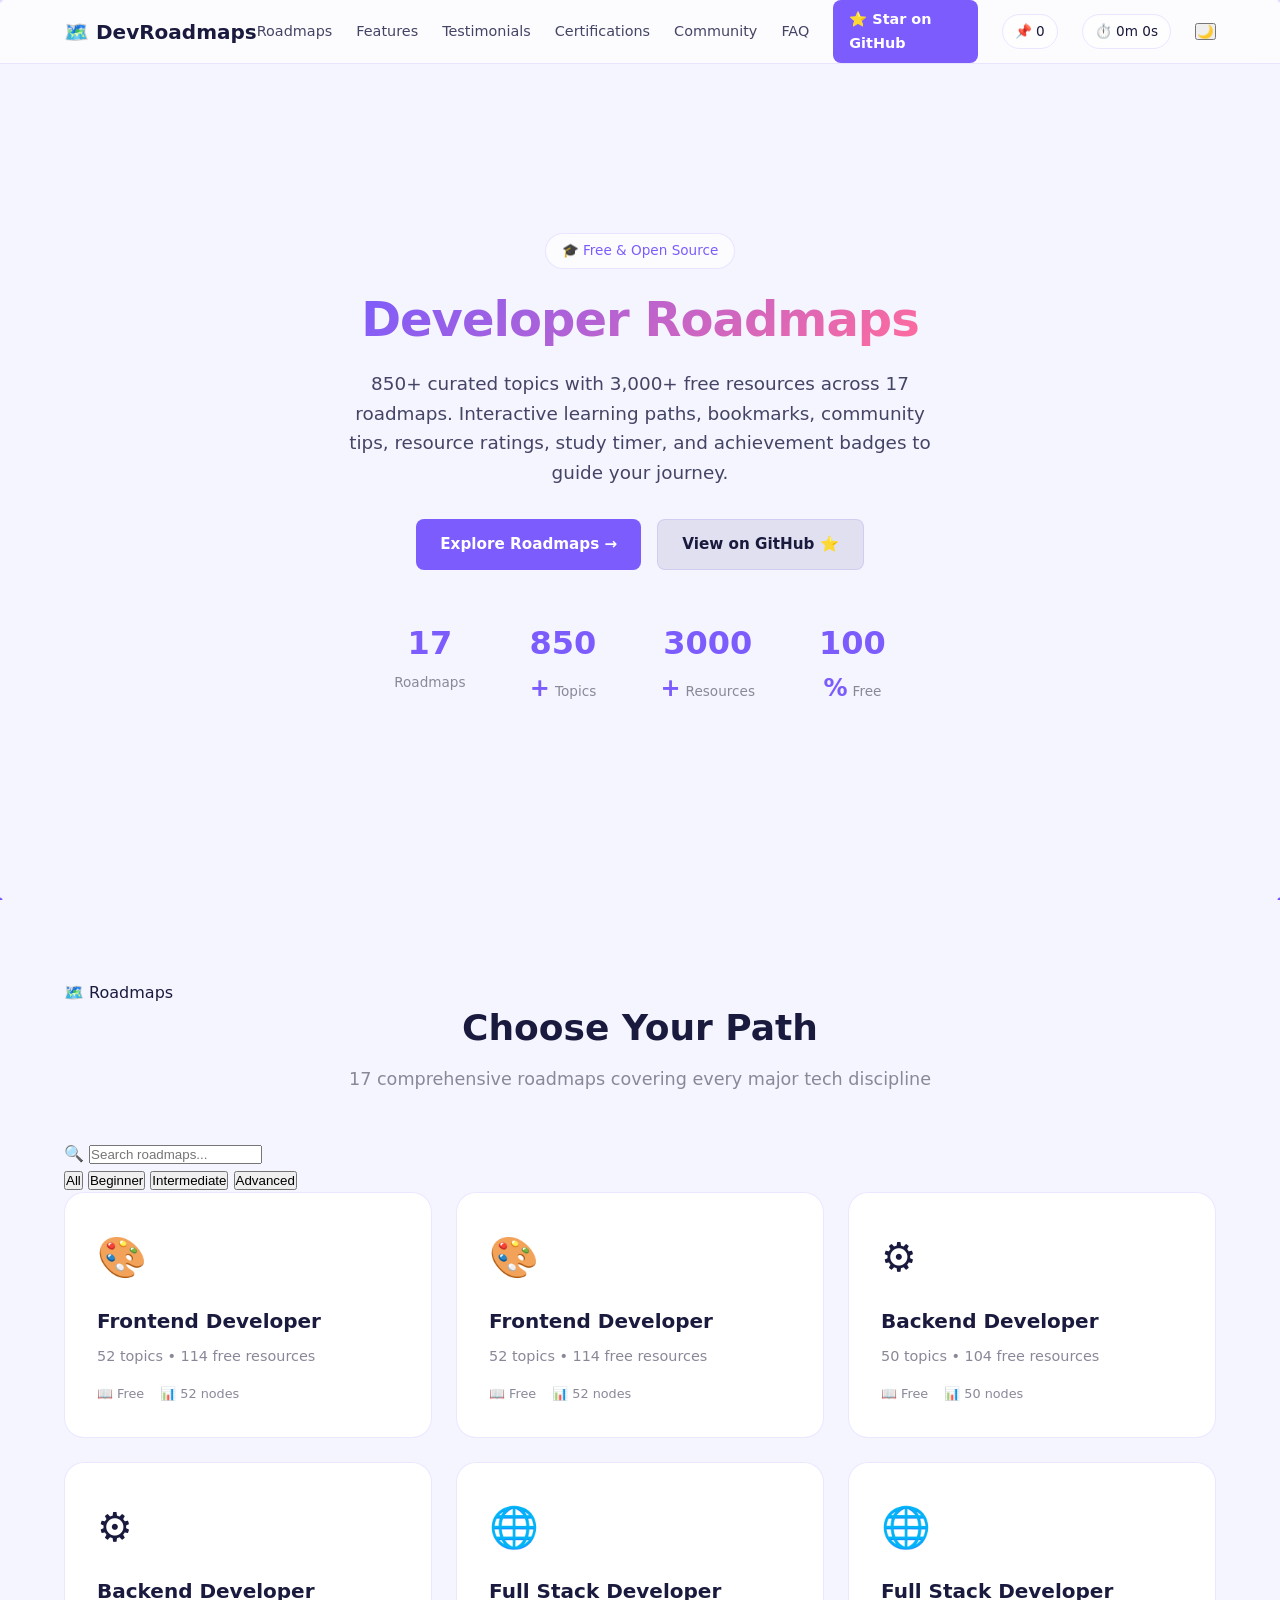
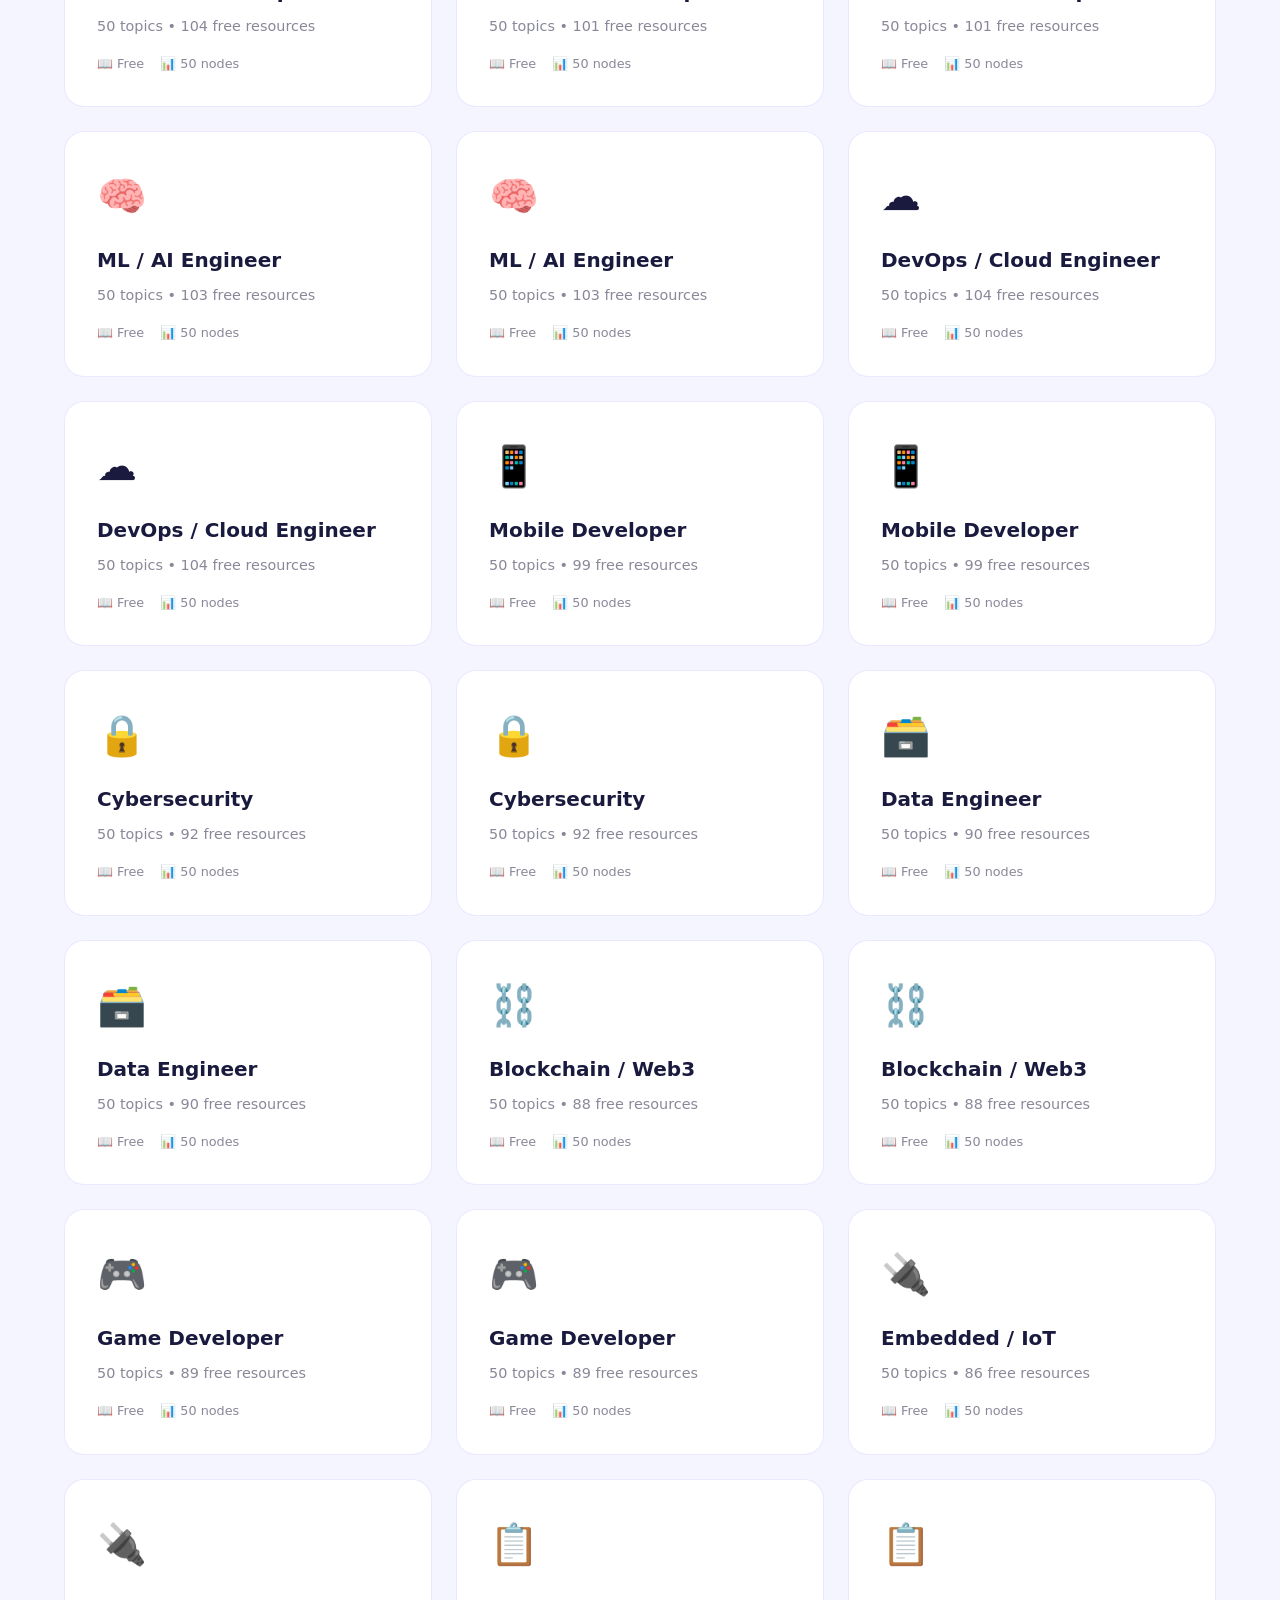
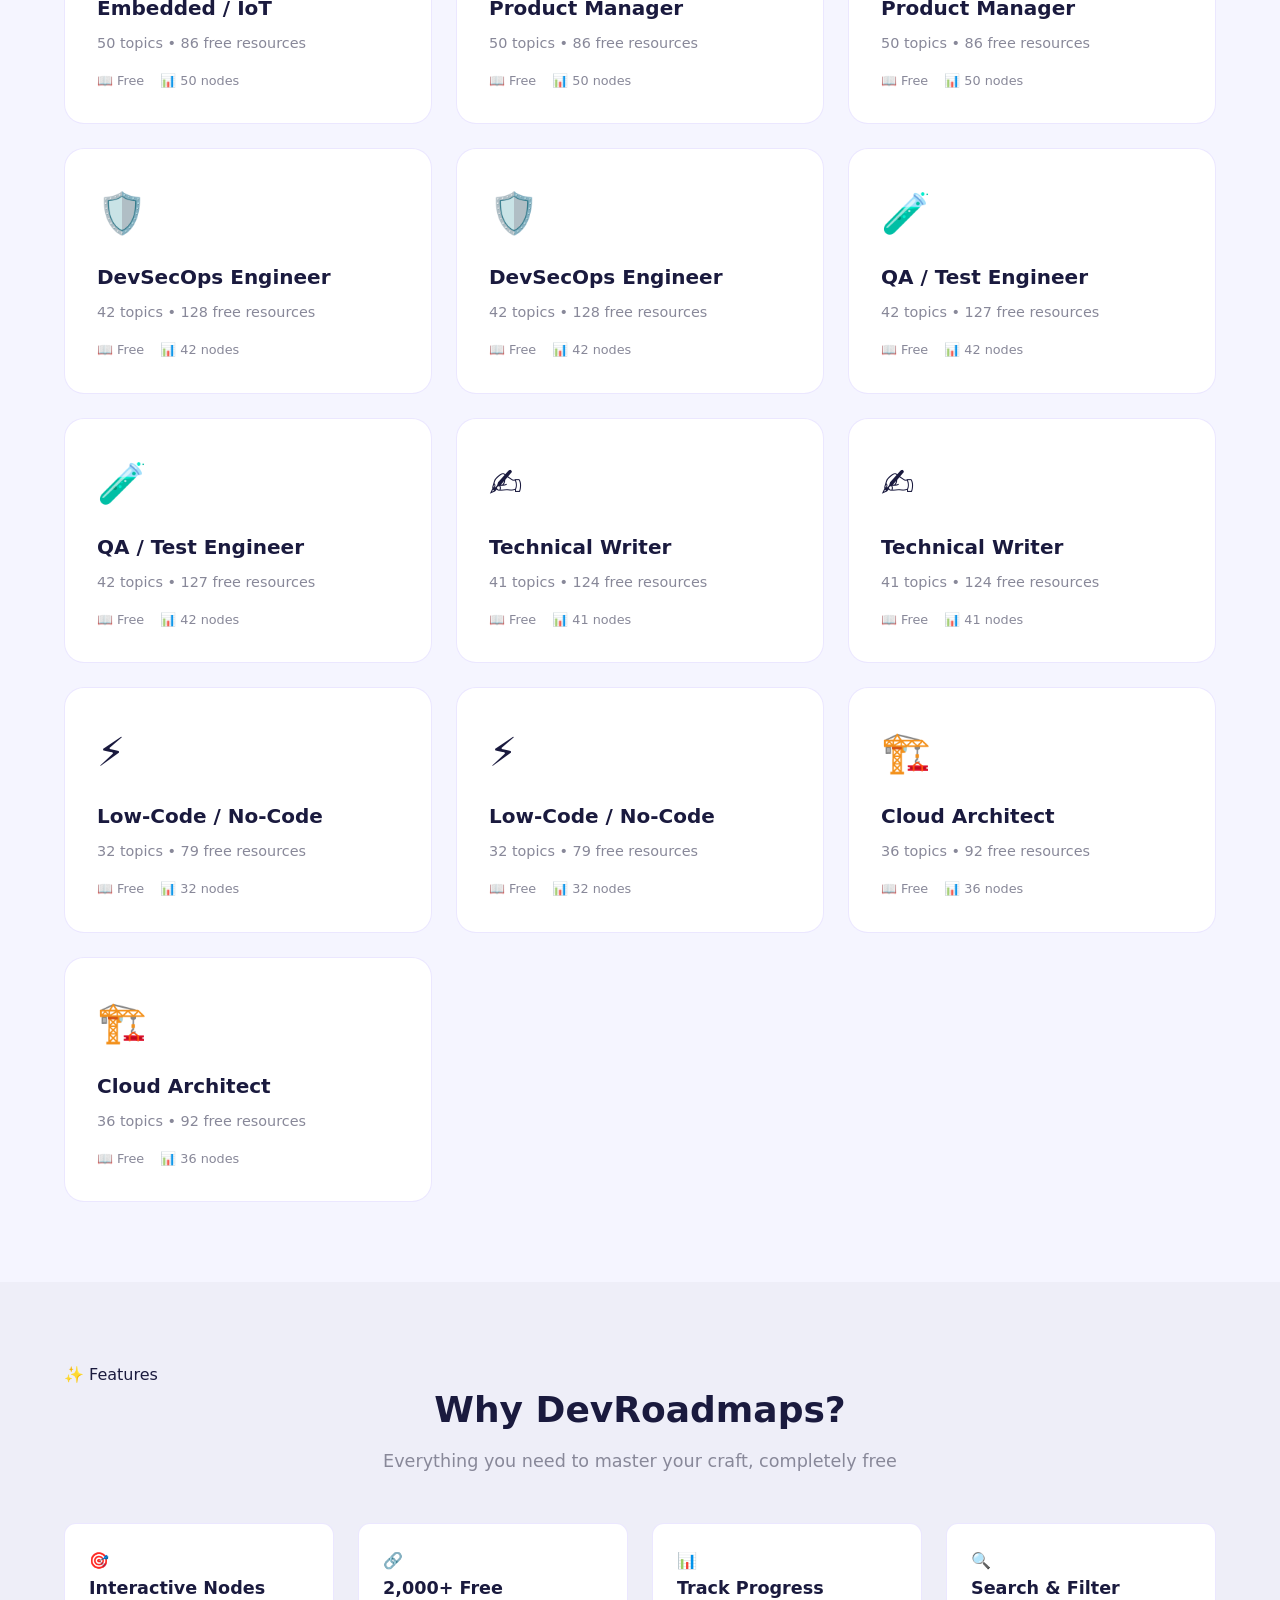
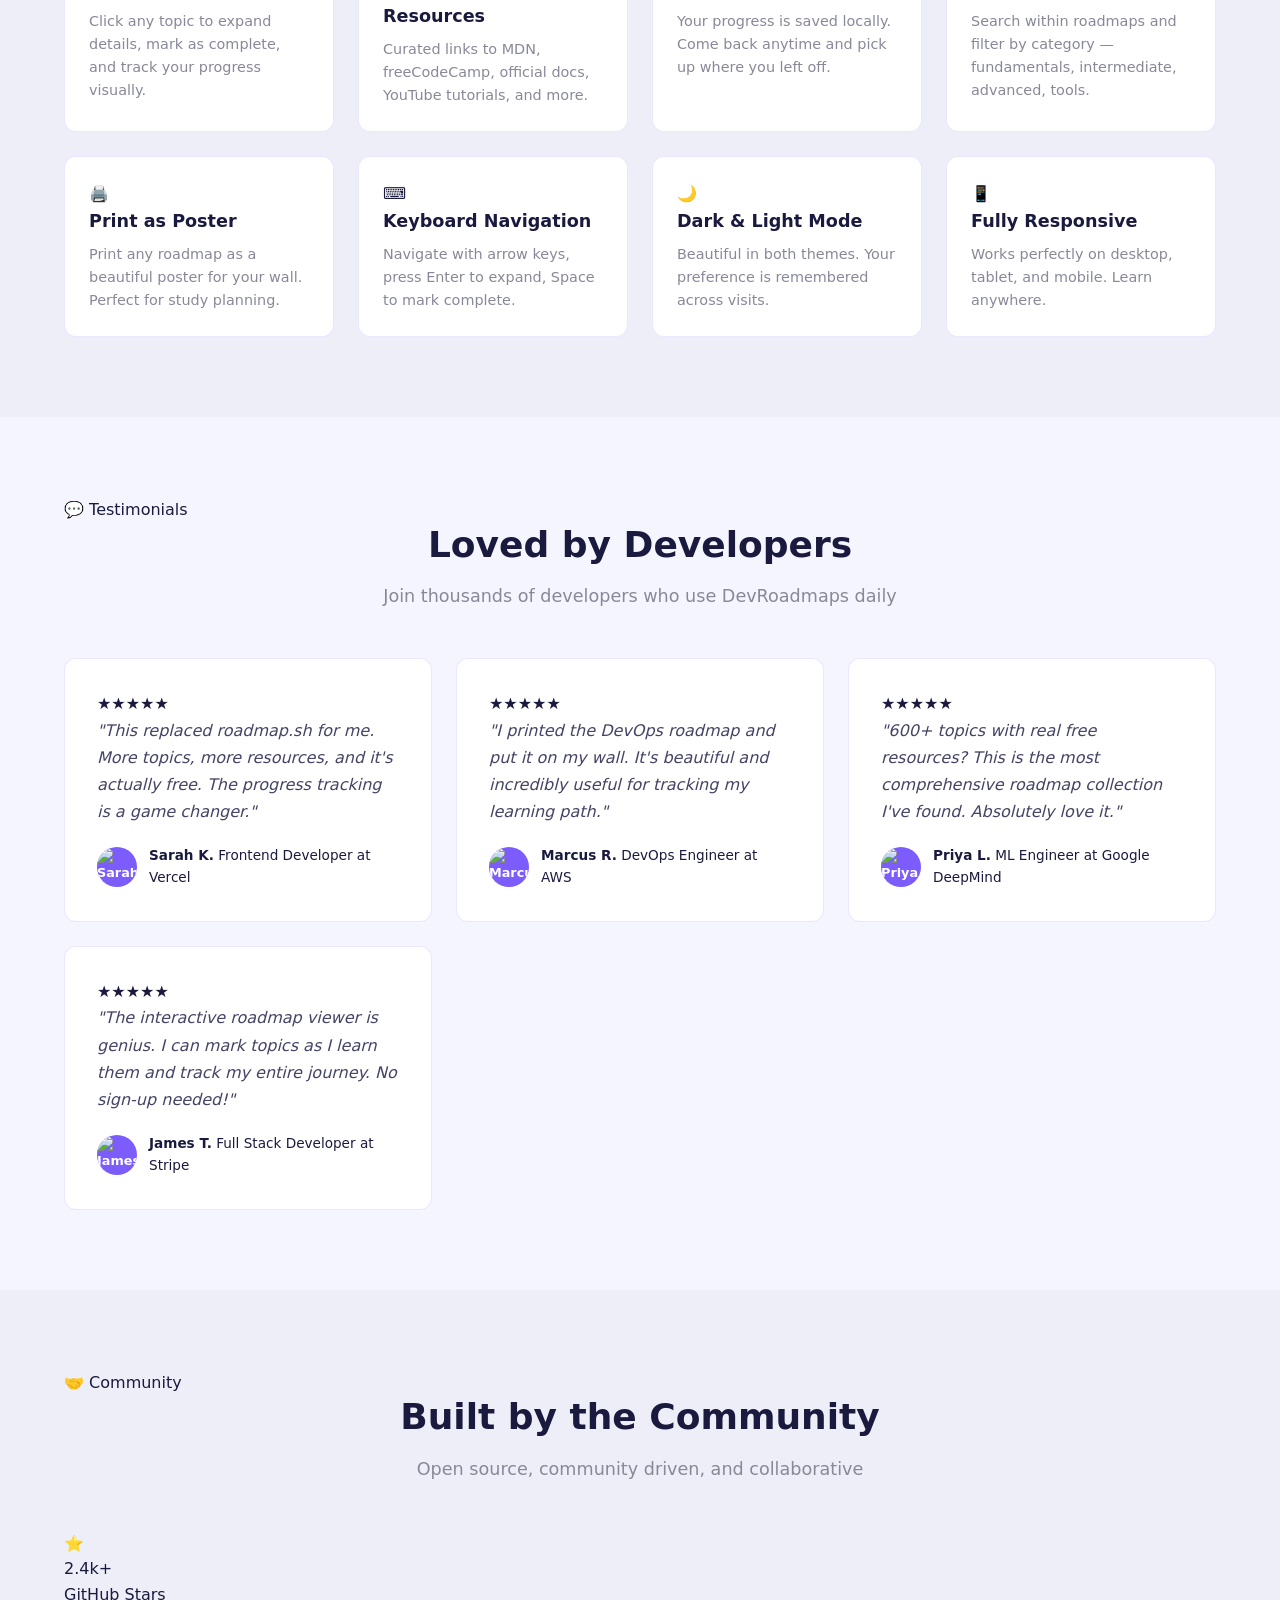
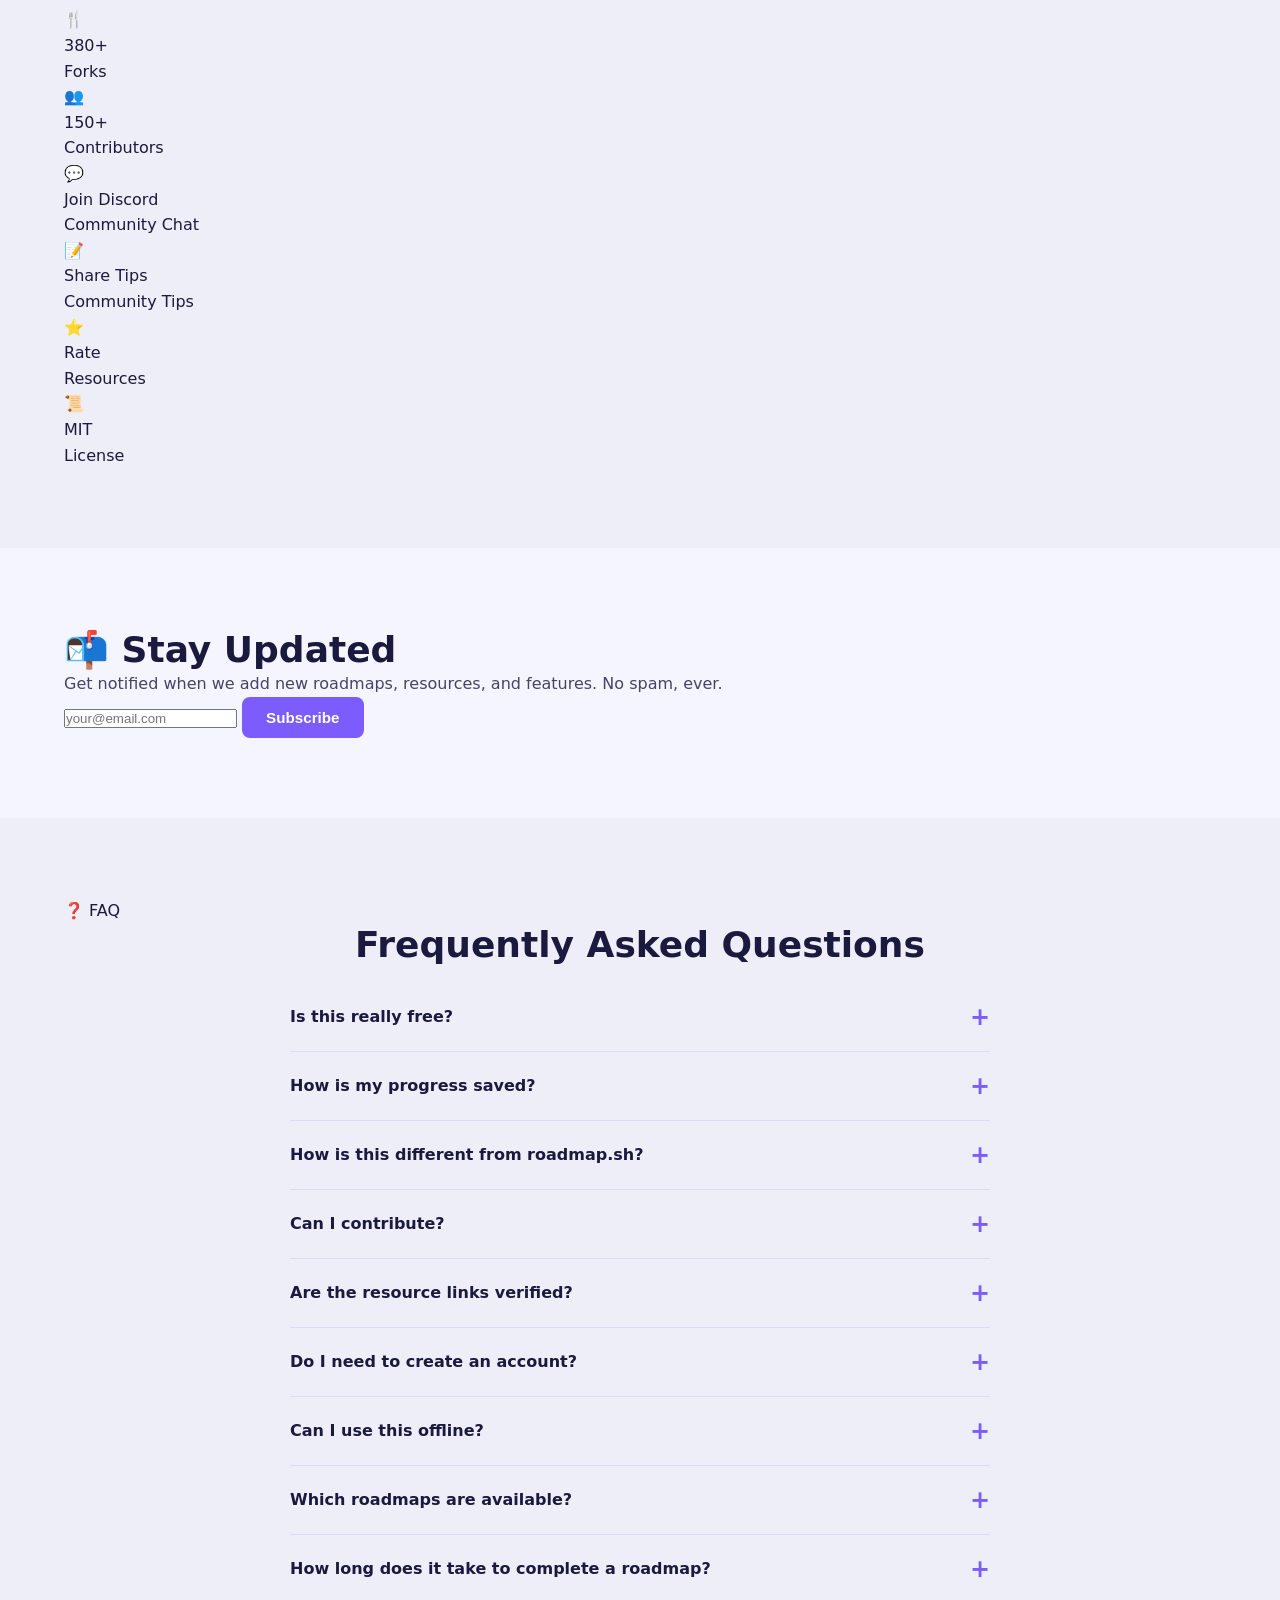
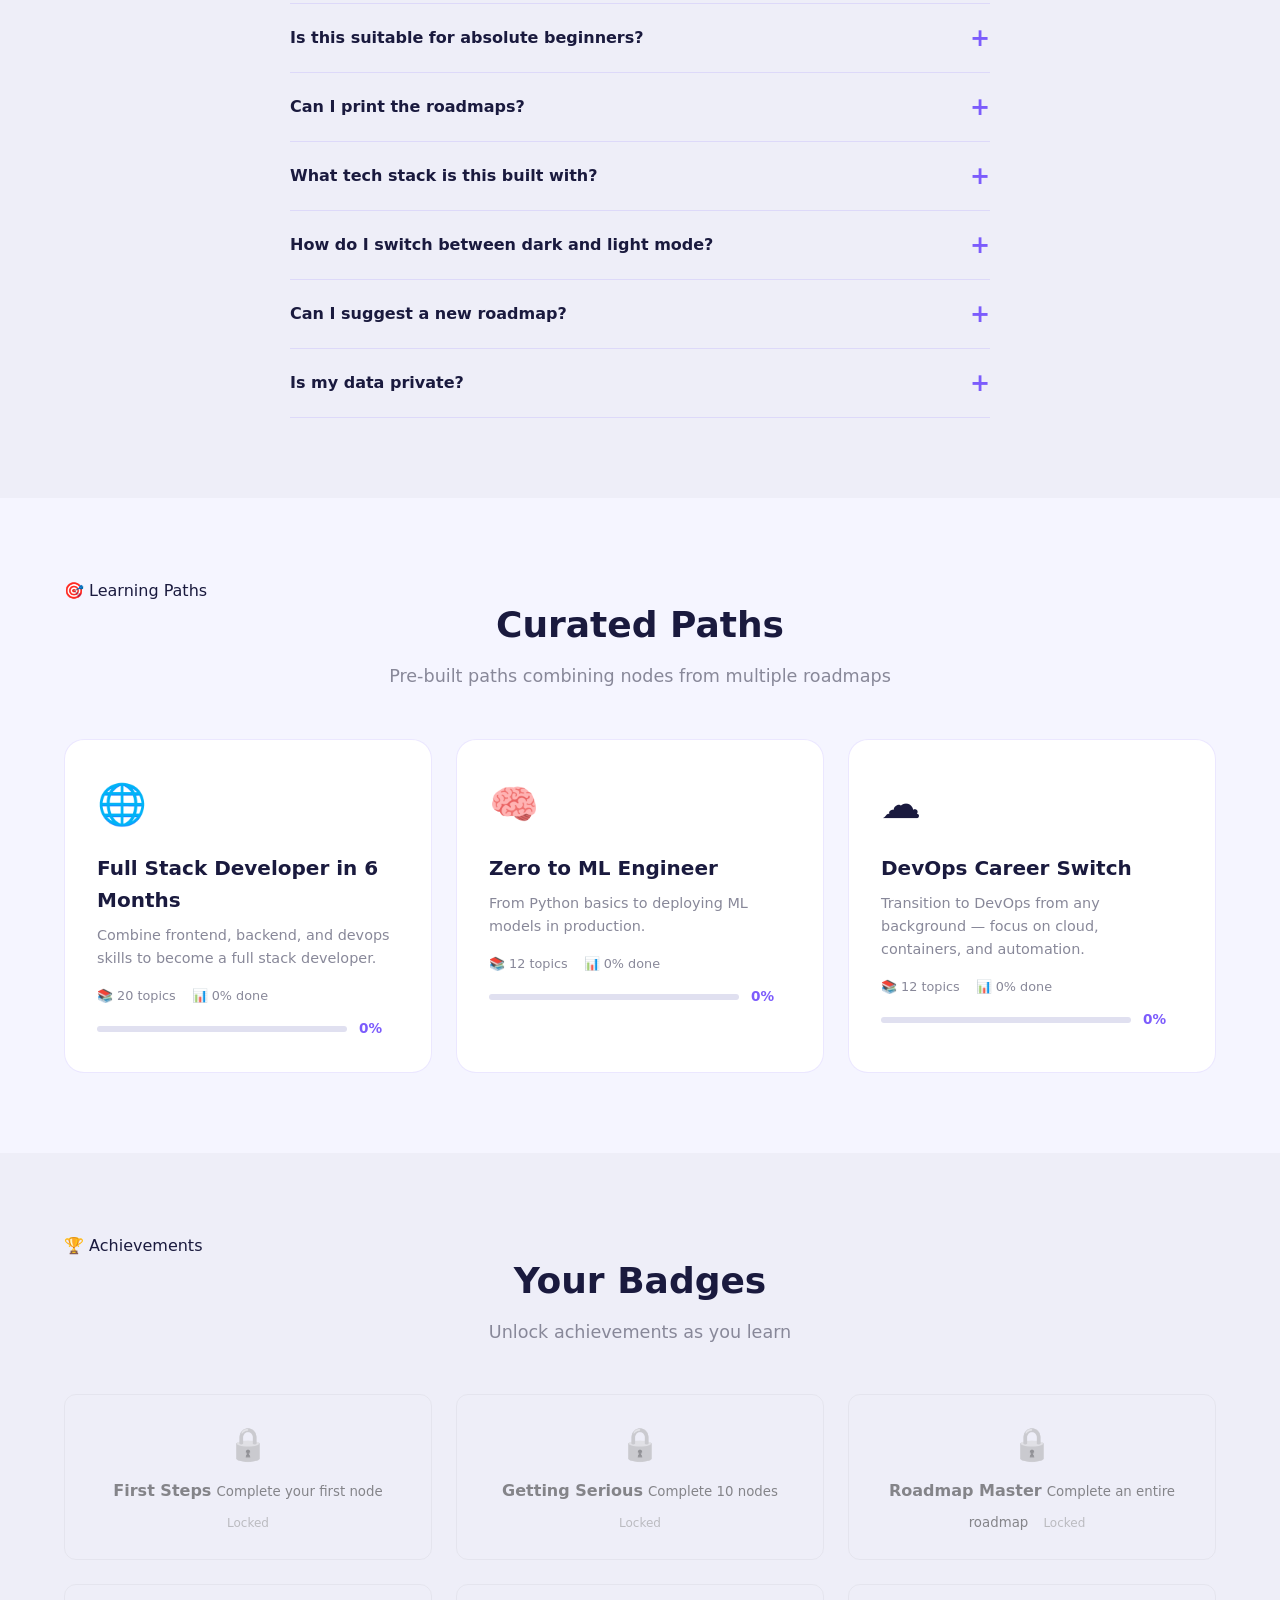
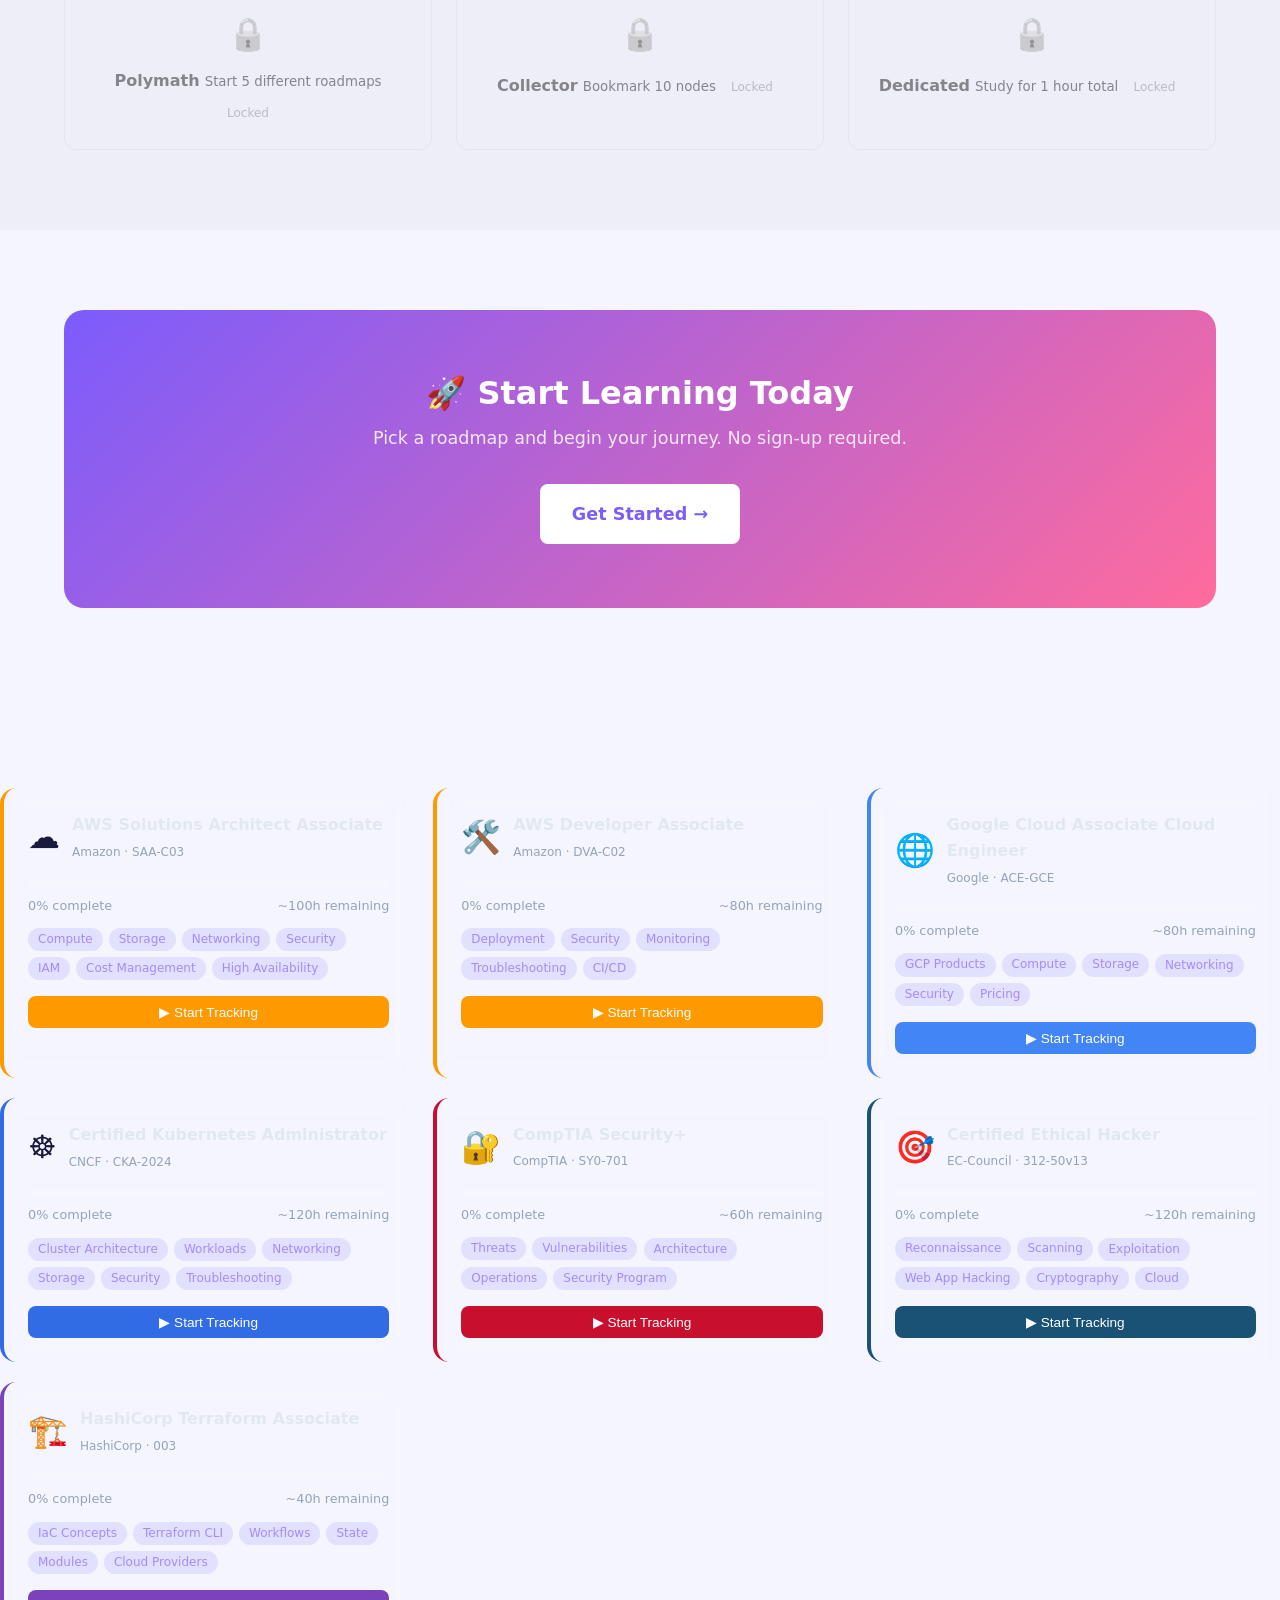
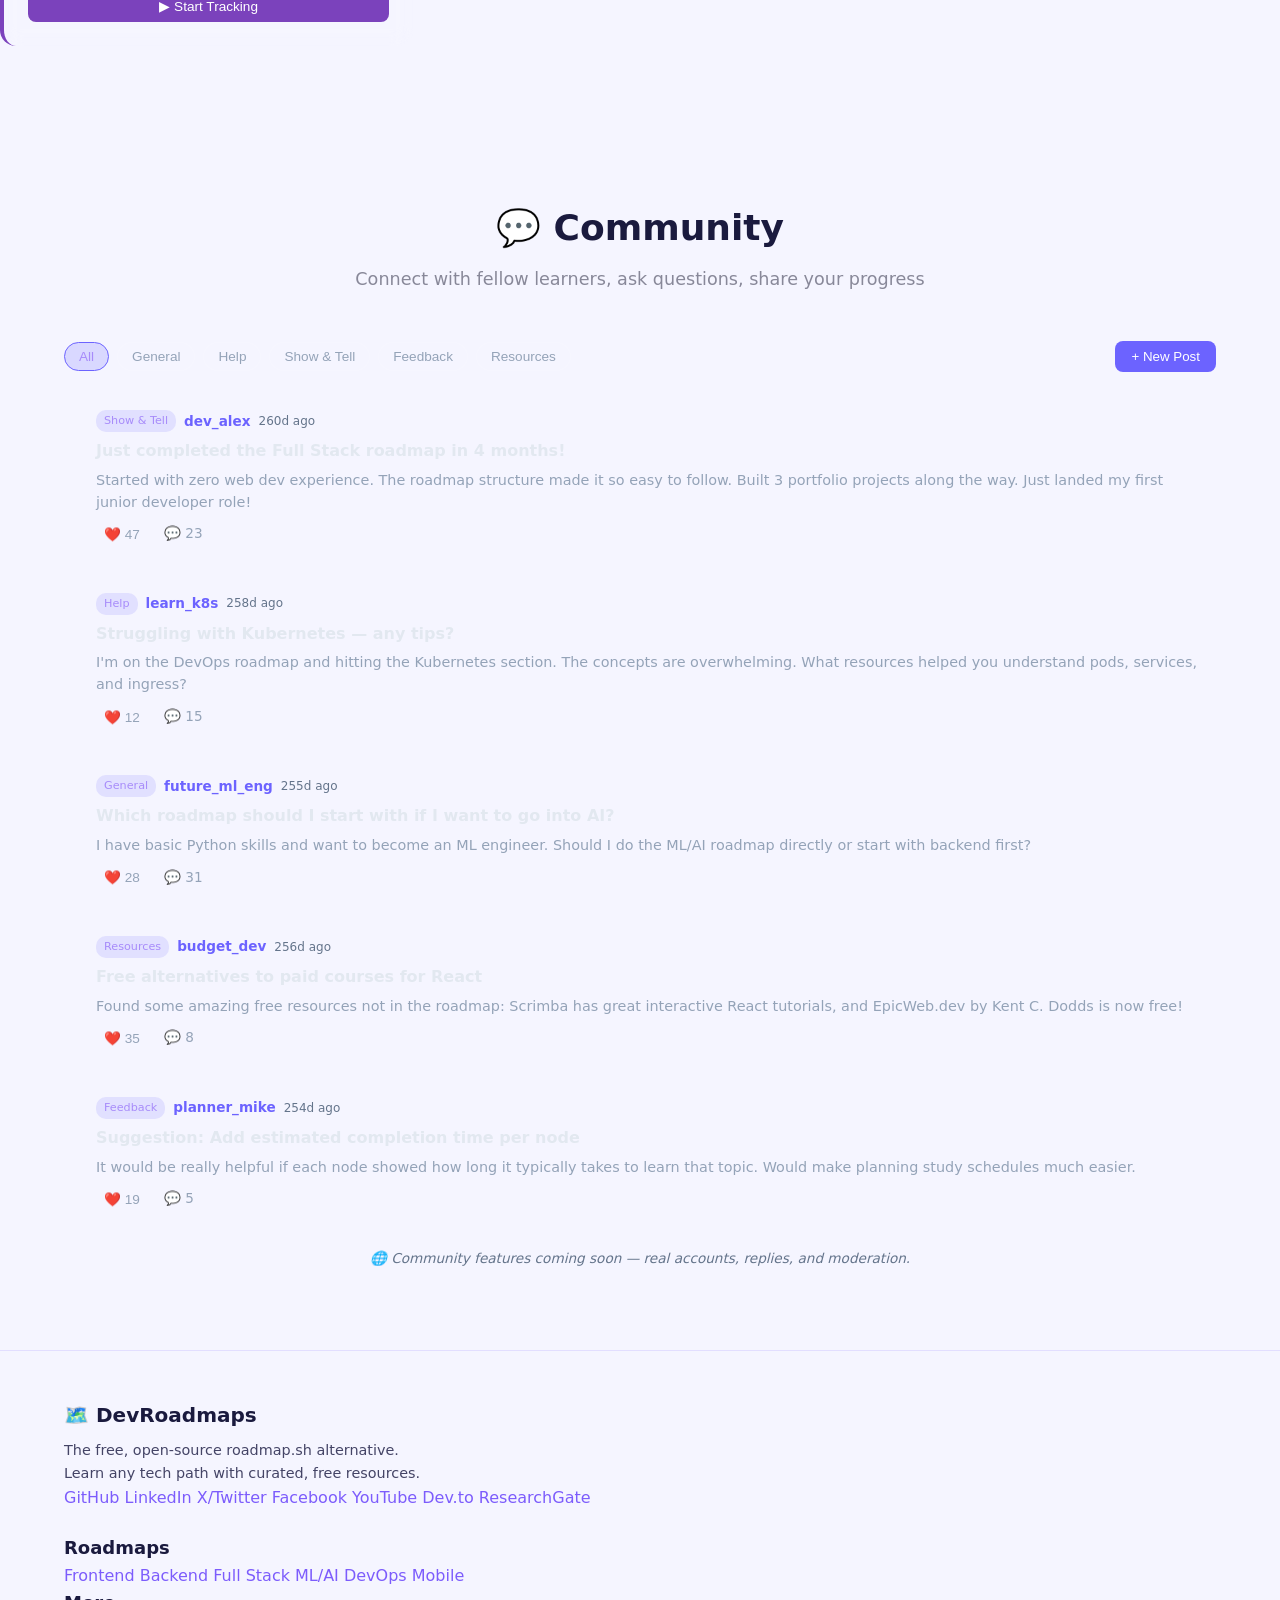
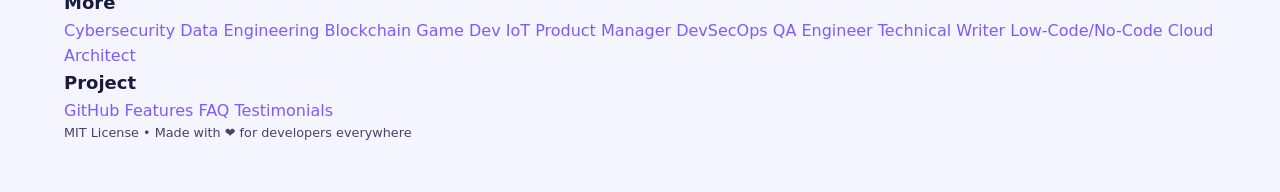
==== commit 40aac937: "feat: sync dark mode toggle across index and roadmap pages" ====
--- a/index.html
+++ b/index.html
@@ -1,527 +1,867 @@
-<!DOCTYPE html>
+<!doctype html>
 <html lang="en" data-theme="dark">
-<head>
-    <meta charset="UTF-8">
-    <meta name="viewport" content="width=device-width, initial-scale=1.0">
-    <title>DevRoadmaps — Free Developer Roadmaps with 800+ Topics | Learn Programming, AI, DevOps & More</title>
-    <meta name="description" content="Free open-source developer roadmaps for 17 tech paths including Frontend, Backend, DevOps, AI/ML, Cybersecurity and more. 800+ curated topics with 1700+ free resources.">
-    <meta name="keywords" content="developer roadmap, learn programming, frontend roadmap, backend roadmap, full stack roadmap, devops roadmap, AI ML roadmap, cybersecurity roadmap, free resources, open source, roadmap.sh alternative">
-    <link rel="canonical" href="https://rudra496.github.io/devroadmaps/">
-    <meta property="og:title" content="DevRoadmaps — Free Developer Roadmaps with 800+ Topics">
-    <meta property="og:description" content="Free open-source developer roadmaps for 17 tech paths. 800+ curated topics with 1700+ free resources.">
-    <meta property="og:url" content="https://rudra496.github.io/devroadmaps/">
-    <meta property="og:type" content="website">
-    <meta property="og:image" content="https://rudra496.github.io/devroadmaps/og-image.png">
-    <meta name="twitter:card" content="summary_large_image">
-    <meta name="twitter:title" content="DevRoadmaps — Free Developer Roadmaps with 800+ Topics">
-    <meta name="twitter:description" content="Free open-source developer roadmaps for 17 tech paths. 800+ curated topics with 1700+ free resources.">
-    <meta name="twitter:creator" content="@rudra496">
+  <head>
+    <meta charset="UTF-8" />
+    <meta name="viewport" content="width=device-width, initial-scale=1.0" />
+    <title>
+      DevRoadmaps — Free Developer Roadmaps with 800+ Topics | Learn
+      Programming, AI, DevOps & More
+    </title>
+    <meta
+      name="description"
+      content="Free open-source developer roadmaps for 17 tech paths including Frontend, Backend, DevOps, AI/ML, Cybersecurity and more. 800+ curated topics with 1700+ free resources."
+    />
+    <meta
+      name="keywords"
+      content="developer roadmap, learn programming, frontend roadmap, backend roadmap, full stack roadmap, devops roadmap, AI ML roadmap, cybersecurity roadmap, free resources, open source, roadmap.sh alternative"
+    />
+    <link rel="canonical" href="https://rudra496.github.io/devroadmaps/" />
+    <meta
+      property="og:title"
+      content="DevRoadmaps — Free Developer Roadmaps with 800+ Topics"
+    />
+    <meta
+      property="og:description"
+      content="Free open-source developer roadmaps for 17 tech paths. 800+ curated topics with 1700+ free resources."
+    />
+    <meta property="og:url" content="https://rudra496.github.io/devroadmaps/" />
+    <meta property="og:type" content="website" />
+    <meta
+      property="og:image"
+      content="https://rudra496.github.io/devroadmaps/og-image.png"
+    />
+    <meta name="twitter:card" content="summary_large_image" />
+    <meta
+      name="twitter:title"
+      content="DevRoadmaps — Free Developer Roadmaps with 800+ Topics"
+    />
+    <meta
+      name="twitter:description"
+      content="Free open-source developer roadmaps for 17 tech paths. 800+ curated topics with 1700+ free resources."
+    />
+    <meta name="twitter:creator" content="@rudra496" />
     <script type="application/ld+json">
-    {
+      {
         "@context": "https://schema.org",
         "@type": "WebSite",
         "name": "DevRoadmaps",
         "url": "https://rudra496.github.io/devroadmaps/",
         "description": "Free open-source developer roadmaps for 17 tech paths including Frontend, Backend, DevOps, AI/ML, Cybersecurity and more. 800+ curated topics with 1700+ free resources.",
         "potentialAction": {
-            "@type": "SearchAction",
-            "target": "https://rudra496.github.io/devroadmaps/?q={search_term_string}",
-            "query-input": "required name=search_term_string"
+          "@type": "SearchAction",
+          "target": "https://rudra496.github.io/devroadmaps/?q={search_term_string}",
+          "query-input": "required name=search_term_string"
         }
-    }
+      }
     </script>
-    <link rel="stylesheet" href="css/style.css">
-    <link rel="icon" href="data:image/svg+xml,<svg xmlns='http://www.w3.org/2000/svg' viewBox='0 0 100 100'><text y='.9em' font-size='90'>🗺️</text></svg>">
-    <link rel="preconnect" href="https://fonts.googleapis.com">
-    <link href="https://fonts.googleapis.com/css2?family=Inter:wght@400;500;600;700;800;900&display=swap" rel="stylesheet">
-</head>
-<body>
+
+    <link rel="stylesheet" href="css/style.css" />
+    <link
+      rel="icon"
+      href="data:image/svg+xml,<svg xmlns='http://www.w3.org/2000/svg' viewBox='0 0 100 100'><text y='.9em' font-size='90'>🗺️</text></svg>"
+    />
+    <link rel="preconnect" href="https://fonts.googleapis.com" />
+    <link
+      href="https://fonts.googleapis.com/css2?family=Inter:wght@400;500;600;700;800;900&display=swap"
+      rel="stylesheet"
+    />
+    <script>
+      // Check local storage or system preference
+      if (
+        localStorage.getItem("color-theme") === "dark" ||
+        (!("color-theme" in localStorage) &&
+          window.matchMedia("(prefers-color-scheme: dark)").matches)
+      ) {
+        document.documentElement.classList.add("dark");
+        document.documentElement.setAttribute("data-theme", "dark");
+      } else {
+        document.documentElement.classList.remove("dark");
+        document.documentElement.setAttribute("data-theme", "light");
+      }
+    </script>
+  </head>
+  <body>
     <!-- Particle Canvas -->
     <canvas id="particles"></canvas>
 
     <!-- Floating Geometric Shapes -->
     <div class="floating-shapes" aria-hidden="true">
-        <div class="shape shape-1"></div>
-        <div class="shape shape-2"></div>
-        <div class="shape shape-3"></div>
-        <div class="shape shape-4"></div>
-        <div class="shape shape-5"></div>
-        <div class="shape shape-6"></div>
+      <div class="shape shape-1"></div>
+      <div class="shape shape-2"></div>
+      <div class="shape shape-3"></div>
+      <div class="shape shape-4"></div>
+      <div class="shape shape-5"></div>
+      <div class="shape shape-6"></div>
     </div>
 
     <!-- Navigation -->
     <nav class="navbar" id="navbar">
-        <div class="nav-container">
-            <a href="index.html" class="nav-logo">🗺️ <span class="logo-text">DevRoadmaps</span></a>
-            <div class="nav-links" id="navLinks">
-                <a href="#roadmaps">Roadmaps</a>
-                <a href="#features">Features</a>
-                <a href="#testimonials">Testimonials</a>
-                <a href="#certifications">Certifications</a>
-                <a href="#community">Community</a>
-                <a href="#faq">FAQ</a>
-                <a href="https://github.com/rudra496/devroadmaps" target="_blank" rel="noopener" class="nav-cta">⭐ Star on GitHub</a>
-                <span class="nav-badge" id="bookmarkToggle" title="Bookmarks">📌 <span class="bookmark-count">0</span></span>
-                <span class="nav-badge" title="Total Study Time">⏱️ <span class="total-study-time">0m 0s</span></span>
-            </div>
-            <button class="hamburger" id="hamburger" aria-label="Toggle menu">
-                <span></span><span></span><span></span>
-            </button>
-        </div>
+      <div class="nav-container">
+        <a href="index.html" class="nav-logo"
+          >🗺️ <span class="logo-text">DevRoadmaps</span></a
+        >
+        <div class="nav-links" id="navLinks">
+          <a href="#roadmaps">Roadmaps</a>
+          <a href="#features">Features</a>
+          <a href="#testimonials">Testimonials</a>
+          <a href="#certifications">Certifications</a>
+          <a href="#community">Community</a>
+          <a href="#faq">FAQ</a>
+          <a
+            href="https://github.com/rudra496/devroadmaps"
+            target="_blank"
+            rel="noopener"
+            class="nav-cta"
+            >⭐ Star on GitHub</a
+          >
+          <span class="nav-badge" id="bookmarkToggle" title="Bookmarks"
+            >📌 <span class="bookmark-count">0</span></span
+          >
+          <span class="nav-badge" title="Total Study Time"
+            >⏱️ <span class="total-study-time">0m 0s</span></span
+          >
+          <button
+            id="theme-toggle"
+            type="button"
+            class="flex items-center justify-center w-10 h-10 ml-2 rounded-lg border border-gray-200 dark:border-gray-700 hover:bg-gray-100 dark:hover:bg-gray-800 transition-all duration-300"
+          >
+            <span id="theme-toggle-dark-icon" class="hidden text-xl">🌙</span>
+            <span id="theme-toggle-light-icon" class="hidden text-xl">☀️</span>
+          </button>
+        </div>
+        <button class="hamburger" id="hamburger" aria-label="Toggle menu">
+          <span></span><span></span><span></span>
+        </button>
+      </div>
     </nav>
 
     <!-- Hero Section -->
     <header class="hero" id="hero">
-        <div class="hero-bg-mesh" aria-hidden="true"></div>
-        <div class="hero-content">
-            <div class="hero-badge animate-on-scroll">🎓 Free & Open Source</div>
-            <h1 class="hero-title animate-on-scroll">
-                <span class="gradient-text">Developer Roadmaps</span>
-            </h1>
-            <p class="hero-typing animate-on-scroll" id="typingTarget"></p>
-            <p class="hero-desc animate-on-scroll">850+ curated topics with 3,000+ free resources across 17 roadmaps. Interactive learning paths, bookmarks, community tips, resource ratings, study timer, and achievement badges to guide your journey.</p>
-            <div class="hero-buttons animate-on-scroll">
-                <a href="#roadmaps" class="btn btn-primary btn-glow">Explore Roadmaps →</a>
-                <a href="https://github.com/rudra496/devroadmaps" target="_blank" class="btn btn-secondary">View on GitHub ⭐</a>
-            </div>
-            <div class="hero-stats animate-on-scroll">
-                <div class="stat-item">
-                    <span class="stat-number" data-target="17">0</span>
-                    <span class="stat-label">Roadmaps</span>
-                </div>
-                <div class="stat-divider"></div>
-                <div class="stat-item">
-                    <span class="stat-number" data-target="850">0</span><span class="stat-suffix">+</span>
-                    <span class="stat-label">Topics</span>
-                </div>
-                <div class="stat-divider"></div>
-                <div class="stat-item">
-                    <span class="stat-number" data-target="3000">0</span><span class="stat-suffix">+</span>
-                    <span class="stat-label">Resources</span>
-                </div>
-                <div class="stat-divider"></div>
-                <div class="stat-item">
-                    <span class="stat-number" data-target="100">0</span><span class="stat-suffix">%</span>
-                    <span class="stat-label">Free</span>
-                </div>
-            </div>
-        </div>
-        <div class="hero-scroll-indicator" aria-hidden="true">
-            <div class="scroll-arrow"></div>
-        </div>
+      <div class="hero-bg-mesh" aria-hidden="true"></div>
+      <div class="hero-content">
+        <div class="hero-badge animate-on-scroll">🎓 Free & Open Source</div>
+        <h1 class="hero-title animate-on-scroll">
+          <span class="gradient-text">Developer Roadmaps</span>
+        </h1>
+        <p class="hero-typing animate-on-scroll" id="typingTarget"></p>
+        <p class="hero-desc animate-on-scroll">
+          850+ curated topics with 3,000+ free resources across 17 roadmaps.
+          Interactive learning paths, bookmarks, community tips, resource
+          ratings, study timer, and achievement badges to guide your journey.
+        </p>
+        <div class="hero-buttons animate-on-scroll">
+          <a href="#roadmaps" class="btn btn-primary btn-glow"
+            >Explore Roadmaps →</a
+          >
+          <a
+            href="https://github.com/rudra496/devroadmaps"
+            target="_blank"
+            class="btn btn-secondary"
+            >View on GitHub ⭐</a
+          >
+        </div>
+        <div class="hero-stats animate-on-scroll">
+          <div class="stat-item">
+            <span class="stat-number" data-target="17">0</span>
+            <span class="stat-label">Roadmaps</span>
+          </div>
+          <div class="stat-divider"></div>
+          <div class="stat-item">
+            <span class="stat-number" data-target="850">0</span
+            ><span class="stat-suffix">+</span>
+            <span class="stat-label">Topics</span>
+          </div>
+          <div class="stat-divider"></div>
+          <div class="stat-item">
+            <span class="stat-number" data-target="3000">0</span
+            ><span class="stat-suffix">+</span>
+            <span class="stat-label">Resources</span>
+          </div>
+          <div class="stat-divider"></div>
+          <div class="stat-item">
+            <span class="stat-number" data-target="100">0</span
+            ><span class="stat-suffix">%</span>
+            <span class="stat-label">Free</span>
+          </div>
+        </div>
+      </div>
+      <div class="hero-scroll-indicator" aria-hidden="true">
+        <div class="scroll-arrow"></div>
+      </div>
     </header>
 
     <!-- Roadmaps Grid -->
     <section class="section" id="roadmaps">
-        <div class="container">
-            <div class="section-header animate-on-scroll">
-                <span class="section-tag">🗺️ Roadmaps</span>
-                <h2 class="section-title">Choose Your Path</h2>
-                <p class="section-subtitle">17 comprehensive roadmaps covering every major tech discipline</p>
-            </div>
-            <!-- Search & Filter -->
-            <div class="roadmap-filters animate-on-scroll">
-                <div class="search-box-hero">
-                    <span class="search-icon">🔍</span>
-                    <input type="text" id="roadmapSearch" placeholder="Search roadmaps..." autocomplete="off">
-                </div>
-                <div class="filter-pills" id="difficultyFilters">
-                    <button class="pill active" data-diff="all">All</button>
-                    <button class="pill" data-diff="beginner">Beginner</button>
-                    <button class="pill" data-diff="intermediate">Intermediate</button>
-                    <button class="pill" data-diff="advanced">Advanced</button>
-                </div>
-            </div>
-            <div class="roadmaps-grid" id="roadmapsGrid">
-                <!-- Populated by JS -->
-            </div>
-        </div>
+      <div class="container">
+        <div class="section-header animate-on-scroll">
+          <span class="section-tag">🗺️ Roadmaps</span>
+          <h2 class="section-title">Choose Your Path</h2>
+          <p class="section-subtitle">
+            17 comprehensive roadmaps covering every major tech discipline
+          </p>
+        </div>
+        <!-- Search & Filter -->
+        <div class="roadmap-filters animate-on-scroll">
+          <div class="search-box-hero">
+            <span class="search-icon">🔍</span>
+            <input
+              type="text"
+              id="roadmapSearch"
+              placeholder="Search roadmaps..."
+              autocomplete="off"
+            />
+          </div>
+          <div class="filter-pills" id="difficultyFilters">
+            <button class="pill active" data-diff="all">All</button>
+            <button class="pill" data-diff="beginner">Beginner</button>
+            <button class="pill" data-diff="intermediate">Intermediate</button>
+            <button class="pill" data-diff="advanced">Advanced</button>
+          </div>
+        </div>
+        <div class="roadmaps-grid" id="roadmapsGrid">
+          <!-- Populated by JS -->
+        </div>
+      </div>
     </section>
 
     <!-- Features -->
     <section class="section section-alt" id="features">
-        <div class="container">
-            <div class="section-header animate-on-scroll">
-                <span class="section-tag">✨ Features</span>
-                <h2 class="section-title">Why DevRoadmaps?</h2>
-                <p class="section-subtitle">Everything you need to master your craft, completely free</p>
-            </div>
-            <div class="features-grid">
-                <div class="feature-card animate-on-scroll">
-                    <div class="feature-icon-wrap">
-                        <span>🎯</span>
-                    </div>
-                    <h3>Interactive Nodes</h3>
-                    <p>Click any topic to expand details, mark as complete, and track your progress visually.</p>
-                </div>
-                <div class="feature-card animate-on-scroll">
-                    <div class="feature-icon-wrap">
-                        <span>🔗</span>
-                    </div>
-                    <h3>2,000+ Free Resources</h3>
-                    <p>Curated links to MDN, freeCodeCamp, official docs, YouTube tutorials, and more.</p>
-                </div>
-                <div class="feature-card animate-on-scroll">
-                    <div class="feature-icon-wrap">
-                        <span>📊</span>
-                    </div>
-                    <h3>Track Progress</h3>
-                    <p>Your progress is saved locally. Come back anytime and pick up where you left off.</p>
-                </div>
-                <div class="feature-card animate-on-scroll">
-                    <div class="feature-icon-wrap">
-                        <span>🔍</span>
-                    </div>
-                    <h3>Search & Filter</h3>
-                    <p>Search within roadmaps and filter by category — fundamentals, intermediate, advanced, tools.</p>
-                </div>
-                <div class="feature-card animate-on-scroll">
-                    <div class="feature-icon-wrap">
-                        <span>🖨️</span>
-                    </div>
-                    <h3>Print as Poster</h3>
-                    <p>Print any roadmap as a beautiful poster for your wall. Perfect for study planning.</p>
-                </div>
-                <div class="feature-card animate-on-scroll">
-                    <div class="feature-icon-wrap">
-                        <span>⌨️</span>
-                    </div>
-                    <h3>Keyboard Navigation</h3>
-                    <p>Navigate with arrow keys, press Enter to expand, Space to mark complete.</p>
-                </div>
-                <div class="feature-card animate-on-scroll">
-                    <div class="feature-icon-wrap">
-                        <span>🌙</span>
-                    </div>
-                    <h3>Dark & Light Mode</h3>
-                    <p>Beautiful in both themes. Your preference is remembered across visits.</p>
-                </div>
-                <div class="feature-card animate-on-scroll">
-                    <div class="feature-icon-wrap">
-                        <span>📱</span>
-                    </div>
-                    <h3>Fully Responsive</h3>
-                    <p>Works perfectly on desktop, tablet, and mobile. Learn anywhere.</p>
-                </div>
-            </div>
-        </div>
+      <div class="container">
+        <div class="section-header animate-on-scroll">
+          <span class="section-tag">✨ Features</span>
+          <h2 class="section-title">Why DevRoadmaps?</h2>
+          <p class="section-subtitle">
+            Everything you need to master your craft, completely free
+          </p>
+        </div>
+        <div class="features-grid">
+          <div class="feature-card animate-on-scroll">
+            <div class="feature-icon-wrap">
+              <span>🎯</span>
+            </div>
+            <h3>Interactive Nodes</h3>
+            <p>
+              Click any topic to expand details, mark as complete, and track
+              your progress visually.
+            </p>
+          </div>
+          <div class="feature-card animate-on-scroll">
+            <div class="feature-icon-wrap">
+              <span>🔗</span>
+            </div>
+            <h3>2,000+ Free Resources</h3>
+            <p>
+              Curated links to MDN, freeCodeCamp, official docs, YouTube
+              tutorials, and more.
+            </p>
+          </div>
+          <div class="feature-card animate-on-scroll">
+            <div class="feature-icon-wrap">
+              <span>📊</span>
+            </div>
+            <h3>Track Progress</h3>
+            <p>
+              Your progress is saved locally. Come back anytime and pick up
+              where you left off.
+            </p>
+          </div>
+          <div class="feature-card animate-on-scroll">
+            <div class="feature-icon-wrap">
+              <span>🔍</span>
+            </div>
+            <h3>Search & Filter</h3>
+            <p>
+              Search within roadmaps and filter by category — fundamentals,
+              intermediate, advanced, tools.
+            </p>
+          </div>
+          <div class="feature-card animate-on-scroll">
+            <div class="feature-icon-wrap">
+              <span>🖨️</span>
+            </div>
+            <h3>Print as Poster</h3>
+            <p>
+              Print any roadmap as a beautiful poster for your wall. Perfect for
+              study planning.
+            </p>
+          </div>
+          <div class="feature-card animate-on-scroll">
+            <div class="feature-icon-wrap">
+              <span>⌨️</span>
+            </div>
+            <h3>Keyboard Navigation</h3>
+            <p>
+              Navigate with arrow keys, press Enter to expand, Space to mark
+              complete.
+            </p>
+          </div>
+          <div class="feature-card animate-on-scroll">
+            <div class="feature-icon-wrap">
+              <span>🌙</span>
+            </div>
+            <h3>Dark & Light Mode</h3>
+            <p>
+              Beautiful in both themes. Your preference is remembered across
+              visits.
+            </p>
+          </div>
+          <div class="feature-card animate-on-scroll">
+            <div class="feature-icon-wrap">
+              <span>📱</span>
+            </div>
+            <h3>Fully Responsive</h3>
+            <p>
+              Works perfectly on desktop, tablet, and mobile. Learn anywhere.
+            </p>
+          </div>
+        </div>
+      </div>
     </section>
 
     <!-- Testimonials -->
     <section class="section" id="testimonials">
-        <div class="container">
-            <div class="section-header animate-on-scroll">
-                <span class="section-tag">💬 Testimonials</span>
-                <h2 class="section-title">Loved by Developers</h2>
-                <p class="section-subtitle">Join thousands of developers who use DevRoadmaps daily</p>
-            </div>
-            <div class="testimonials-grid">
-                <div class="testimonial-card animate-on-scroll">
-                    <div class="testimonial-stars">★★★★★</div>
-                    <div class="testimonial-text">"This replaced roadmap.sh for me. More topics, more resources, and it's actually free. The progress tracking is a game changer."</div>
-                    <div class="testimonial-author">
-                        <img src="https://api.dicebear.com/7.x/avataaars/svg?seed=sarah" alt="Sarah" class="author-avatar" loading="lazy">
-                        <div>
-                            <strong>Sarah K.</strong>
-                            <span>Frontend Developer at Vercel</span>
-                        </div>
-                    </div>
-                </div>
-                <div class="testimonial-card animate-on-scroll">
-                    <div class="testimonial-stars">★★★★★</div>
-                    <div class="testimonial-text">"I printed the DevOps roadmap and put it on my wall. It's beautiful and incredibly useful for tracking my learning path."</div>
-                    <div class="testimonial-author">
-                        <img src="https://api.dicebear.com/7.x/avataaars/svg?seed=marcus" alt="Marcus" class="author-avatar" loading="lazy">
-                        <div>
-                            <strong>Marcus R.</strong>
-                            <span>DevOps Engineer at AWS</span>
-                        </div>
-                    </div>
-                </div>
-                <div class="testimonial-card animate-on-scroll">
-                    <div class="testimonial-stars">★★★★★</div>
-                    <div class="testimonial-text">"600+ topics with real free resources? This is the most comprehensive roadmap collection I've found. Absolutely love it."</div>
-                    <div class="testimonial-author">
-                        <img src="https://api.dicebear.com/7.x/avataaars/svg?seed=priya" alt="Priya" class="author-avatar" loading="lazy">
-                        <div>
-                            <strong>Priya L.</strong>
-                            <span>ML Engineer at Google DeepMind</span>
-                        </div>
-                    </div>
-                </div>
-                <div class="testimonial-card animate-on-scroll">
-                    <div class="testimonial-stars">★★★★★</div>
-                    <div class="testimonial-text">"The interactive roadmap viewer is genius. I can mark topics as I learn them and track my entire journey. No sign-up needed!"</div>
-                    <div class="testimonial-author">
-                        <img src="https://api.dicebear.com/7.x/avataaars/svg?seed=james" alt="James" class="author-avatar" loading="lazy">
-                        <div>
-                            <strong>James T.</strong>
-                            <span>Full Stack Developer at Stripe</span>
-                        </div>
-                    </div>
-                </div>
-            </div>
-        </div>
+      <div class="container">
+        <div class="section-header animate-on-scroll">
+          <span class="section-tag">💬 Testimonials</span>
+          <h2 class="section-title">Loved by Developers</h2>
+          <p class="section-subtitle">
+            Join thousands of developers who use DevRoadmaps daily
+          </p>
+        </div>
+        <div class="testimonials-grid">
+          <div class="testimonial-card animate-on-scroll">
+            <div class="testimonial-stars">★★★★★</div>
+            <div class="testimonial-text">
+              "This replaced roadmap.sh for me. More topics, more resources, and
+              it's actually free. The progress tracking is a game changer."
+            </div>
+            <div class="testimonial-author">
+              <img
+                src="https://api.dicebear.com/7.x/avataaars/svg?seed=sarah"
+                alt="Sarah"
+                class="author-avatar"
+                loading="lazy"
+              />
+              <div>
+                <strong>Sarah K.</strong>
+                <span>Frontend Developer at Vercel</span>
+              </div>
+            </div>
+          </div>
+          <div class="testimonial-card animate-on-scroll">
+            <div class="testimonial-stars">★★★★★</div>
+            <div class="testimonial-text">
+              "I printed the DevOps roadmap and put it on my wall. It's
+              beautiful and incredibly useful for tracking my learning path."
+            </div>
+            <div class="testimonial-author">
+              <img
+                src="https://api.dicebear.com/7.x/avataaars/svg?seed=marcus"
+                alt="Marcus"
+                class="author-avatar"
+                loading="lazy"
+              />
+              <div>
+                <strong>Marcus R.</strong>
+                <span>DevOps Engineer at AWS</span>
+              </div>
+            </div>
+          </div>
+          <div class="testimonial-card animate-on-scroll">
+            <div class="testimonial-stars">★★★★★</div>
+            <div class="testimonial-text">
+              "600+ topics with real free resources? This is the most
+              comprehensive roadmap collection I've found. Absolutely love it."
+            </div>
+            <div class="testimonial-author">
+              <img
+                src="https://api.dicebear.com/7.x/avataaars/svg?seed=priya"
+                alt="Priya"
+                class="author-avatar"
+                loading="lazy"
+              />
+              <div>
+                <strong>Priya L.</strong>
+                <span>ML Engineer at Google DeepMind</span>
+              </div>
+            </div>
+          </div>
+          <div class="testimonial-card animate-on-scroll">
+            <div class="testimonial-stars">★★★★★</div>
+            <div class="testimonial-text">
+              "The interactive roadmap viewer is genius. I can mark topics as I
+              learn them and track my entire journey. No sign-up needed!"
+            </div>
+            <div class="testimonial-author">
+              <img
+                src="https://api.dicebear.com/7.x/avataaars/svg?seed=james"
+                alt="James"
+                class="author-avatar"
+                loading="lazy"
+              />
+              <div>
+                <strong>James T.</strong>
+                <span>Full Stack Developer at Stripe</span>
+              </div>
+            </div>
+          </div>
+        </div>
+      </div>
     </section>
 
     <!-- Community -->
     <section class="section section-alt" id="community">
-        <div class="container">
-            <div class="section-header animate-on-scroll">
-                <span class="section-tag">🤝 Community</span>
-                <h2 class="section-title">Built by the Community</h2>
-                <p class="section-subtitle">Open source, community driven, and collaborative</p>
-            </div>
-            <div class="community-grid animate-on-scroll">
-                <div class="community-stat">
-                    <div class="community-icon">⭐</div>
-                    <div class="community-number">2.4k+</div>
-                    <div class="community-label">GitHub Stars</div>
-                </div>
-                <div class="community-stat">
-                    <div class="community-icon">🍴</div>
-                    <div class="community-number">380+</div>
-                    <div class="community-label">Forks</div>
-                </div>
-                <div class="community-stat">
-                    <div class="community-icon">👥</div>
-                    <div class="community-number">150+</div>
-                    <div class="community-label">Contributors</div>
-                </div>
-                <div class="community-stat">
-                    <div class="community-icon">💬</div>
-                    <div class="community-number"><a href="#" style="color:inherit;text-decoration:none">Join Discord</a></div>
-                    <div class="community-label">Community Chat</div>
-                </div>
-                <div class="community-stat">
-                    <div class="community-icon">📝</div>
-                    <div class="community-number">Share Tips</div>
-                    <div class="community-label">Community Tips</div>
-                </div>
-                <div class="community-stat">
-                    <div class="community-icon">⭐</div>
-                    <div class="community-number">Rate</div>
-                    <div class="community-label">Resources</div>
-                </div>
-                <div class="community-stat">
-                    <div class="community-icon">📜</div>
-                    <div class="community-number">MIT</div>
-                    <div class="community-label">License</div>
-                </div>
-            </div>
-        </div>
+      <div class="container">
+        <div class="section-header animate-on-scroll">
+          <span class="section-tag">🤝 Community</span>
+          <h2 class="section-title">Built by the Community</h2>
+          <p class="section-subtitle">
+            Open source, community driven, and collaborative
+          </p>
+        </div>
+        <div class="community-grid animate-on-scroll">
+          <div class="community-stat">
+            <div class="community-icon">⭐</div>
+            <div class="community-number">2.4k+</div>
+            <div class="community-label">GitHub Stars</div>
+          </div>
+          <div class="community-stat">
+            <div class="community-icon">🍴</div>
+            <div class="community-number">380+</div>
+            <div class="community-label">Forks</div>
+          </div>
+          <div class="community-stat">
+            <div class="community-icon">👥</div>
+            <div class="community-number">150+</div>
+            <div class="community-label">Contributors</div>
+          </div>
+          <div class="community-stat">
+            <div class="community-icon">💬</div>
+            <div class="community-number">
+              <a href="#" style="color: inherit; text-decoration: none"
+                >Join Discord</a
+              >
+            </div>
+            <div class="community-label">Community Chat</div>
+          </div>
+          <div class="community-stat">
+            <div class="community-icon">📝</div>
+            <div class="community-number">Share Tips</div>
+            <div class="community-label">Community Tips</div>
+          </div>
+          <div class="community-stat">
+            <div class="community-icon">⭐</div>
+            <div class="community-number">Rate</div>
+            <div class="community-label">Resources</div>
+          </div>
+          <div class="community-stat">
+            <div class="community-icon">📜</div>
+            <div class="community-number">MIT</div>
+            <div class="community-label">License</div>
+          </div>
+        </div>
+      </div>
     </section>
 
     <!-- Newsletter -->
     <section class="section newsletter-section">
-        <div class="container">
-            <div class="newsletter-card animate-on-scroll">
-                <div class="newsletter-content">
-                    <h2>📬 Stay Updated</h2>
-                    <p>Get notified when we add new roadmaps, resources, and features. No spam, ever.</p>
-                </div>
-                <form class="newsletter-form" onsubmit="event.preventDefault(); this.querySelector('button').textContent='✅ Subscribed!'; this.querySelector('button').disabled=true;">
-                    <input type="email" placeholder="your@email.com" required>
-                    <button type="submit" class="btn btn-primary">Subscribe</button>
-                </form>
-            </div>
-        </div>
+      <div class="container">
+        <div class="newsletter-card animate-on-scroll">
+          <div class="newsletter-content">
+            <h2>📬 Stay Updated</h2>
+            <p>
+              Get notified when we add new roadmaps, resources, and features. No
+              spam, ever.
+            </p>
+          </div>
+          <form
+            class="newsletter-form"
+            onsubmit="
+              event.preventDefault();
+              this.querySelector('button').textContent = '✅ Subscribed!';
+              this.querySelector('button').disabled = true;
+            "
+          >
+            <input type="email" placeholder="your@email.com" required />
+            <button type="submit" class="btn btn-primary">Subscribe</button>
+          </form>
+        </div>
+      </div>
     </section>
 
     <!-- FAQ -->
     <section class="section section-alt" id="faq">
-        <div class="container">
-            <div class="section-header animate-on-scroll">
-                <span class="section-tag">❓ FAQ</span>
-                <h2 class="section-title">Frequently Asked Questions</h2>
-            </div>
-            <div class="faq-list">
-                <div class="faq-item animate-on-scroll">
-                    <button class="faq-question">Is this really free? <span>+</span></button>
-                    <div class="faq-answer"><p>Yes! 100% free and open source. Every resource linked is free. No hidden paywalls, no premium tier. We believe education should be accessible to everyone.</p></div>
-                </div>
-                <div class="faq-item animate-on-scroll">
-                    <button class="faq-question">How is my progress saved? <span>+</span></button>
-                    <div class="faq-answer"><p>Progress is saved in your browser's localStorage. No account needed, no data sent to any server. Clear your browser data to reset progress.</p></div>
-                </div>
-                <div class="faq-item animate-on-scroll">
-                    <button class="faq-question">How is this different from roadmap.sh? <span>+</span></button>
-                    <div class="faq-answer"><p>We offer 17 complete roadmaps with 850+ nodes, community tips, resource ratings, resource type filtering, interactive progress tracking, search/filter, print-as-poster, keyboard navigation, and everything is free with zero dependencies.</p></div>
-                </div>
-                <div class="faq-item animate-on-scroll">
-                    <button class="faq-question">Can I contribute? <span>+</span></button>
-                    <div class="faq-answer"><p>Absolutely! Check out our CONTRIBUTING.md for guidelines. You can add nodes, fix resources, or suggest new roadmaps via pull request.</p></div>
-                </div>
-                <div class="faq-item animate-on-scroll">
-                    <button class="faq-question">Are the resource links verified? <span>+</span></button>
-                    <div class="faq-answer"><p>We use stable, well-known resources (MDN, freeCodeCamp, official docs, popular YouTube channels). Links are periodically verified and PRs welcome to fix any broken ones.</p></div>
-                </div>
-                <div class="faq-item animate-on-scroll">
-                    <button class="faq-question">Do I need to create an account? <span>+</span></button>
-                    <div class="faq-answer"><p>Nope! Everything works without an account. Progress is stored in your browser. Just open the page and start learning.</p></div>
-                </div>
-                <div class="faq-item animate-on-scroll">
-                    <button class="faq-question">Can I use this offline? <span>+</span></button>
-                    <div class="faq-answer"><p>The roadmap viewer and progress tracking work offline once loaded. Resource links require internet, but you can print roadmaps for offline reference.</p></div>
-                </div>
-                <div class="faq-item animate-on-scroll">
-                    <button class="faq-question">Which roadmaps are available? <span>+</span></button>
-                    <div class="faq-answer"><p>Frontend, Backend, Full Stack, ML/AI, DevOps/Cloud, Mobile, Cybersecurity, Data Engineering, Blockchain/Web3, Game Dev, Embedded/IoT, Product Management, DevSecOps, QA Engineer, Technical Writer, Low-Code/No-Code, and Cloud Architect.</p></div>
-                </div>
-                <div class="faq-item animate-on-scroll">
-                    <button class="faq-question">How long does it take to complete a roadmap? <span>+</span></button>
-                    <div class="faq-answer"><p>It varies! A beginner roadmap might take 3-6 months studying part-time. Advanced roadmaps could take 6-12 months. The key is consistency.</p></div>
-                </div>
-                <div class="faq-item animate-on-scroll">
-                    <button class="faq-question">Is this suitable for absolute beginners? <span>+</span></button>
-                    <div class="faq-answer"><p>Yes! Each roadmap starts from fundamentals and progresses to advanced topics. The difficulty badges help you know where to start.</p></div>
-                </div>
-                <div class="faq-item animate-on-scroll">
-                    <button class="faq-question">Can I print the roadmaps? <span>+</span></button>
-                    <div class="faq-answer"><p>Yes! Click the Print button on any roadmap page. It generates a clean, print-friendly layout. Great for wall posters or study notes.</p></div>
-                </div>
-                <div class="faq-item animate-on-scroll">
-                    <button class="faq-question">What tech stack is this built with? <span>+</span></button>
-                    <div class="faq-answer"><p>Vanilla HTML, CSS, and JavaScript. No frameworks, no build tools, no dependencies. Just open index.html in any browser.</p></div>
-                </div>
-                <div class="faq-item animate-on-scroll">
-                    <button class="faq-question">How do I switch between dark and light mode? <span>+</span></button>
-                    <div class="faq-answer"><p>Click the theme icon in the bottom-left corner to cycle through Dark → Light → Auto (follows system preference). Your choice is saved and persisted across visits.</p></div>
-                </div>
-                <div class="faq-item animate-on-scroll">
-                    <button class="faq-question">Can I suggest a new roadmap? <span>+</span></button>
-                    <div class="faq-answer"><p>Absolutely! Open an issue on GitHub with your suggestion. If there's enough interest, we'll add it. You can also submit a PR with the JSON data.</p></div>
-                </div>
-                <div class="faq-item animate-on-scroll">
-                    <button class="faq-question">Is my data private? <span>+</span></button>
-                    <div class="faq-answer"><p>Completely. All data stays in your browser. We don't use cookies, analytics, or any tracking. Your learning is your business.</p></div>
-                </div>
-            </div>
-        </div>
+      <div class="container">
+        <div class="section-header animate-on-scroll">
+          <span class="section-tag">❓ FAQ</span>
+          <h2 class="section-title">Frequently Asked Questions</h2>
+        </div>
+        <div class="faq-list">
+          <div class="faq-item animate-on-scroll">
+            <button class="faq-question">
+              Is this really free? <span>+</span>
+            </button>
+            <div class="faq-answer">
+              <p>
+                Yes! 100% free and open source. Every resource linked is free.
+                No hidden paywalls, no premium tier. We believe education should
+                be accessible to everyone.
+              </p>
+            </div>
+          </div>
+          <div class="faq-item animate-on-scroll">
+            <button class="faq-question">
+              How is my progress saved? <span>+</span>
+            </button>
+            <div class="faq-answer">
+              <p>
+                Progress is saved in your browser's localStorage. No account
+                needed, no data sent to any server. Clear your browser data to
+                reset progress.
+              </p>
+            </div>
+          </div>
+          <div class="faq-item animate-on-scroll">
+            <button class="faq-question">
+              How is this different from roadmap.sh? <span>+</span>
+            </button>
+            <div class="faq-answer">
+              <p>
+                We offer 17 complete roadmaps with 850+ nodes, community tips,
+                resource ratings, resource type filtering, interactive progress
+                tracking, search/filter, print-as-poster, keyboard navigation,
+                and everything is free with zero dependencies.
+              </p>
+            </div>
+          </div>
+          <div class="faq-item animate-on-scroll">
+            <button class="faq-question">
+              Can I contribute? <span>+</span>
+            </button>
+            <div class="faq-answer">
+              <p>
+                Absolutely! Check out our CONTRIBUTING.md for guidelines. You
+                can add nodes, fix resources, or suggest new roadmaps via pull
+                request.
+              </p>
+            </div>
+          </div>
+          <div class="faq-item animate-on-scroll">
+            <button class="faq-question">
+              Are the resource links verified? <span>+</span>
+            </button>
+            <div class="faq-answer">
+              <p>
+                We use stable, well-known resources (MDN, freeCodeCamp, official
+                docs, popular YouTube channels). Links are periodically verified
+                and PRs welcome to fix any broken ones.
+              </p>
+            </div>
+          </div>
+          <div class="faq-item animate-on-scroll">
+            <button class="faq-question">
+              Do I need to create an account? <span>+</span>
+            </button>
+            <div class="faq-answer">
+              <p>
+                Nope! Everything works without an account. Progress is stored in
+                your browser. Just open the page and start learning.
+              </p>
+            </div>
+          </div>
+          <div class="faq-item animate-on-scroll">
+            <button class="faq-question">
+              Can I use this offline? <span>+</span>
+            </button>
+            <div class="faq-answer">
+              <p>
+                The roadmap viewer and progress tracking work offline once
+                loaded. Resource links require internet, but you can print
+                roadmaps for offline reference.
+              </p>
+            </div>
+          </div>
+          <div class="faq-item animate-on-scroll">
+            <button class="faq-question">
+              Which roadmaps are available? <span>+</span>
+            </button>
+            <div class="faq-answer">
+              <p>
+                Frontend, Backend, Full Stack, ML/AI, DevOps/Cloud, Mobile,
+                Cybersecurity, Data Engineering, Blockchain/Web3, Game Dev,
+                Embedded/IoT, Product Management, DevSecOps, QA Engineer,
+                Technical Writer, Low-Code/No-Code, and Cloud Architect.
+              </p>
+            </div>
+          </div>
+          <div class="faq-item animate-on-scroll">
+            <button class="faq-question">
+              How long does it take to complete a roadmap? <span>+</span>
+            </button>
+            <div class="faq-answer">
+              <p>
+                It varies! A beginner roadmap might take 3-6 months studying
+                part-time. Advanced roadmaps could take 6-12 months. The key is
+                consistency.
+              </p>
+            </div>
+          </div>
+          <div class="faq-item animate-on-scroll">
+            <button class="faq-question">
+              Is this suitable for absolute beginners? <span>+</span>
+            </button>
+            <div class="faq-answer">
+              <p>
+                Yes! Each roadmap starts from fundamentals and progresses to
+                advanced topics. The difficulty badges help you know where to
+                start.
+              </p>
+            </div>
+          </div>
+          <div class="faq-item animate-on-scroll">
+            <button class="faq-question">
+              Can I print the roadmaps? <span>+</span>
+            </button>
+            <div class="faq-answer">
+              <p>
+                Yes! Click the Print button on any roadmap page. It generates a
+                clean, print-friendly layout. Great for wall posters or study
+                notes.
+              </p>
+            </div>
+          </div>
+          <div class="faq-item animate-on-scroll">
+            <button class="faq-question">
+              What tech stack is this built with? <span>+</span>
+            </button>
+            <div class="faq-answer">
+              <p>
+                Vanilla HTML, CSS, and JavaScript. No frameworks, no build
+                tools, no dependencies. Just open index.html in any browser.
+              </p>
+            </div>
+          </div>
+          <div class="faq-item animate-on-scroll">
+            <button class="faq-question">
+              How do I switch between dark and light mode? <span>+</span>
+            </button>
+            <div class="faq-answer">
+              <p>
+                Click the theme icon in the bottom-left corner to cycle through
+                Dark → Light → Auto (follows system preference). Your choice is
+                saved and persisted across visits.
+              </p>
+            </div>
+          </div>
+          <div class="faq-item animate-on-scroll">
+            <button class="faq-question">
+              Can I suggest a new roadmap? <span>+</span>
+            </button>
+            <div class="faq-answer">
+              <p>
+                Absolutely! Open an issue on GitHub with your suggestion. If
+                there's enough interest, we'll add it. You can also submit a PR
+                with the JSON data.
+              </p>
+            </div>
+          </div>
+          <div class="faq-item animate-on-scroll">
+            <button class="faq-question">
+              Is my data private? <span>+</span>
+            </button>
+            <div class="faq-answer">
+              <p>
+                Completely. All data stays in your browser. We don't use
+                cookies, analytics, or any tracking. Your learning is your
+                business.
+              </p>
+            </div>
+          </div>
+        </div>
+      </div>
     </section>
 
     <!-- Bookmark Panel -->
     <div class="bookmark-panel" id="bookmarkPanel">
-        <div class="bookmark-panel-header">
-            <h3>📌 Bookmarks</h3>
-            <button onclick="exportBookmarks()" class="btn btn-sm">Export Study Plan 📥</button>
-        </div>
-        <div id="bookmarkList"></div>
+      <div class="bookmark-panel-header">
+        <h3>📌 Bookmarks</h3>
+        <button onclick="exportBookmarks()" class="btn btn-sm">
+          Export Study Plan 📥
+        </button>
+      </div>
+      <div id="bookmarkList"></div>
     </div>
 
     <!-- Learning Paths -->
     <section class="section" id="learning-paths">
-        <div class="container">
-            <div class="section-header animate-on-scroll">
-                <span class="section-tag">🎯 Learning Paths</span>
-                <h2 class="section-title">Curated Paths</h2>
-                <p class="section-subtitle">Pre-built paths combining nodes from multiple roadmaps</p>
-            </div>
-            <div class="roadmaps-grid" id="learningPathsGrid"></div>
-        </div>
+      <div class="container">
+        <div class="section-header animate-on-scroll">
+          <span class="section-tag">🎯 Learning Paths</span>
+          <h2 class="section-title">Curated Paths</h2>
+          <p class="section-subtitle">
+            Pre-built paths combining nodes from multiple roadmaps
+          </p>
+        </div>
+        <div class="roadmaps-grid" id="learningPathsGrid"></div>
+      </div>
     </section>
 
     <!-- Achievements -->
     <section class="section section-alt" id="achievements">
-        <div class="container">
-            <div class="section-header animate-on-scroll">
-                <span class="section-tag">🏆 Achievements</span>
-                <h2 class="section-title">Your Badges</h2>
-                <p class="section-subtitle">Unlock achievements as you learn</p>
-            </div>
-            <div class="roadmaps-grid" id="achievementsGrid"></div>
-        </div>
+      <div class="container">
+        <div class="section-header animate-on-scroll">
+          <span class="section-tag">🏆 Achievements</span>
+          <h2 class="section-title">Your Badges</h2>
+          <p class="section-subtitle">Unlock achievements as you learn</p>
+        </div>
+        <div class="roadmaps-grid" id="achievementsGrid"></div>
+      </div>
     </section>
 
     <!-- CTA -->
     <section class="section cta-section">
-        <div class="container">
-            <div class="cta-card animate-on-scroll">
-                <div class="cta-glow" aria-hidden="true"></div>
-                <h2>🚀 Start Learning Today</h2>
-                <p>Pick a roadmap and begin your journey. No sign-up required.</p>
-                <a href="#roadmaps" class="btn btn-primary btn-lg">Get Started →</a>
-            </div>
-        </div>
+      <div class="container">
+        <div class="cta-card animate-on-scroll">
+          <div class="cta-glow" aria-hidden="true"></div>
+          <h2>🚀 Start Learning Today</h2>
+          <p>Pick a roadmap and begin your journey. No sign-up required.</p>
+          <a href="#roadmaps" class="btn btn-primary btn-lg">Get Started →</a>
+        </div>
+      </div>
     </section>
 
     <!-- Certifications -->
     <section id="certifications" class="section">
-        <div class="container">
-            <h2 class="section-title">🏆 Certifications</h2>
-            <p class="section-subtitle">Track your progress toward industry certifications — roadmap nodes map to real exam topics</p>
-            <div id="certifications"></div>
-        </div>
+      <div class="container">
+        <h2 class="section-title">🏆 Certifications</h2>
+        <p class="section-subtitle">
+          Track your progress toward industry certifications — roadmap nodes map
+          to real exam topics
+        </p>
+        <div id="certifications"></div>
+      </div>
     </section>
 
     <!-- Community Forum -->
     <section id="community-forum-section" class="section">
-        <div class="container">
-            <h2 class="section-title">💬 Community</h2>
-            <p class="section-subtitle">Connect with fellow learners, ask questions, share your progress</p>
-            <div id="community-forum"></div>
-        </div>
+      <div class="container">
+        <h2 class="section-title">💬 Community</h2>
+        <p class="section-subtitle">
+          Connect with fellow learners, ask questions, share your progress
+        </p>
+        <div id="community-forum"></div>
+      </div>
     </section>
 
     <!-- Footer -->
     <footer class="footer">
-        <div class="container">
-            <div class="footer-grid">
-                <div class="footer-brand">
-                    <span class="nav-logo">🗺️ <span class="logo-text">DevRoadmaps</span></span>
-                    <p>The free, open-source roadmap.sh alternative.<br>Learn any tech path with curated, free resources.</p>
-                    <div class="footer-social">
-                        <a href="https://github.com/rudra496" target="_blank" rel="noopener" aria-label="GitHub">GitHub</a>
-                        <a href="https://www.linkedin.com/in/rudrasarker" target="_blank" rel="noopener" aria-label="LinkedIn">LinkedIn</a>
-                        <a href="https://x.com/Rudra496" target="_blank" rel="noopener" aria-label="X/Twitter">X/Twitter</a>
-                        <a href="https://www.facebook.com/rudrasarker130" target="_blank" rel="noopener" aria-label="Facebook">Facebook</a>
-                        <a href="https://youtube.com/@rudrasarker9732" target="_blank" rel="noopener" aria-label="YouTube">YouTube</a>
-                        <a href="https://dev.to/rudra_sarker" target="_blank" rel="noopener" aria-label="Dev.to">Dev.to</a>
-                        <a href="https://www.researchgate.net/profile/Rudra-Sarker-3" target="_blank" rel="noopener" aria-label="ResearchGate">ResearchGate</a>
-                    </div>
-                </div>
-                <div class="footer-col">
-                    <h4>Roadmaps</h4>
-                    <a href="roadmap.html?roadmap=frontend">Frontend</a>
-                    <a href="roadmap.html?roadmap=backend">Backend</a>
-                    <a href="roadmap.html?roadmap=fullstack">Full Stack</a>
-                    <a href="roadmap.html?roadmap=ml-ai">ML/AI</a>
-                    <a href="roadmap.html?roadmap=devops">DevOps</a>
-                    <a href="roadmap.html?roadmap=mobile">Mobile</a>
-                </div>
-                <div class="footer-col">
-                    <h4>More</h4>
-                    <a href="roadmap.html?roadmap=cybersecurity">Cybersecurity</a>
-                    <a href="roadmap.html?roadmap=data-engineer">Data Engineering</a>
-                    <a href="roadmap.html?roadmap=blockchain">Blockchain</a>
-                    <a href="roadmap.html?roadmap=game-dev">Game Dev</a>
-                    <a href="roadmap.html?roadmap=embedded-iot">IoT</a>
-                    <a href="roadmap.html?roadmap=product-manager">Product Manager</a>
-                    <a href="roadmap.html?roadmap=devsecops">DevSecOps</a>
-                    <a href="roadmap.html?roadmap=qa-engineer">QA Engineer</a>
-                    <a href="roadmap.html?roadmap=technical-writer">Technical Writer</a>
-                    <a href="roadmap.html?roadmap=low-code-no-code">Low-Code/No-Code</a>
-                    <a href="roadmap.html?roadmap=cloud-architect">Cloud Architect</a>
-                </div>
-                <div class="footer-col">
-                    <h4>Project</h4>
-                    <a href="https://github.com/rudra496/devroadmaps" target="_blank">GitHub</a>
-                    <a href="#features">Features</a>
-                    <a href="#faq">FAQ</a>
-                    <a href="#testimonials">Testimonials</a>
-                </div>
-            </div>
-            <div class="footer-bottom">
-                <p>MIT License • Made with ❤️ for developers everywhere</p>
-            </div>
-        </div>
+      <div class="container">
+        <div class="footer-grid">
+          <div class="footer-brand">
+            <span class="nav-logo"
+              >🗺️ <span class="logo-text">DevRoadmaps</span></span
+            >
+            <p>
+              The free, open-source roadmap.sh alternative.<br />Learn any tech
+              path with curated, free resources.
+            </p>
+            <div class="footer-social">
+              <a
+                href="https://github.com/rudra496"
+                target="_blank"
+                rel="noopener"
+                aria-label="GitHub"
+                >GitHub</a
+              >
+              <a
+                href="https://www.linkedin.com/in/rudrasarker"
+                target="_blank"
+                rel="noopener"
+                aria-label="LinkedIn"
+                >LinkedIn</a
+              >
+              <a
+                href="https://x.com/Rudra496"
+                target="_blank"
+                rel="noopener"
+                aria-label="X/Twitter"
+                >X/Twitter</a
+              >
+              <a
+                href="https://www.facebook.com/rudrasarker130"
+                target="_blank"
+                rel="noopener"
+                aria-label="Facebook"
+                >Facebook</a
+              >
+              <a
+                href="https://youtube.com/@rudrasarker9732"
+                target="_blank"
+                rel="noopener"
+                aria-label="YouTube"
+                >YouTube</a
+              >
+              <a
+                href="https://dev.to/rudra_sarker"
+                target="_blank"
+                rel="noopener"
+                aria-label="Dev.to"
+                >Dev.to</a
+              >
+              <a
+                href="https://www.researchgate.net/profile/Rudra-Sarker-3"
+                target="_blank"
+                rel="noopener"
+                aria-label="ResearchGate"
+                >ResearchGate</a
+              >
+            </div>
+          </div>
+          <div class="footer-col">
+            <h4>Roadmaps</h4>
+            <a href="roadmap.html?roadmap=frontend">Frontend</a>
+            <a href="roadmap.html?roadmap=backend">Backend</a>
+            <a href="roadmap.html?roadmap=fullstack">Full Stack</a>
+            <a href="roadmap.html?roadmap=ml-ai">ML/AI</a>
+            <a href="roadmap.html?roadmap=devops">DevOps</a>
+            <a href="roadmap.html?roadmap=mobile">Mobile</a>
+          </div>
+          <div class="footer-col">
+            <h4>More</h4>
+            <a href="roadmap.html?roadmap=cybersecurity">Cybersecurity</a>
+            <a href="roadmap.html?roadmap=data-engineer">Data Engineering</a>
+            <a href="roadmap.html?roadmap=blockchain">Blockchain</a>
+            <a href="roadmap.html?roadmap=game-dev">Game Dev</a>
+            <a href="roadmap.html?roadmap=embedded-iot">IoT</a>
+            <a href="roadmap.html?roadmap=product-manager">Product Manager</a>
+            <a href="roadmap.html?roadmap=devsecops">DevSecOps</a>
+            <a href="roadmap.html?roadmap=qa-engineer">QA Engineer</a>
+            <a href="roadmap.html?roadmap=technical-writer">Technical Writer</a>
+            <a href="roadmap.html?roadmap=low-code-no-code">Low-Code/No-Code</a>
+            <a href="roadmap.html?roadmap=cloud-architect">Cloud Architect</a>
+          </div>
+          <div class="footer-col">
+            <h4>Project</h4>
+            <a href="https://github.com/rudra496/devroadmaps" target="_blank"
+              >GitHub</a
+            >
+            <a href="#features">Features</a>
+            <a href="#faq">FAQ</a>
+            <a href="#testimonials">Testimonials</a>
+          </div>
+        </div>
+        <div class="footer-bottom">
+          <p>MIT License • Made with ❤️ for developers everywhere</p>
+        </div>
+      </div>
     </footer>
 
     <!-- Back to Top -->
-    <button class="back-to-top" id="backToTop" aria-label="Back to top">↑</button>
+    <button class="back-to-top" id="backToTop" aria-label="Back to top">
+      ↑
+    </button>
 
     <!-- Theme Toggle -->
-    <button class="theme-toggle" id="themeToggle" aria-label="Toggle theme">☀️</button>
 
     <script src="js/main.js"></script>
     <script src="js/community.js"></script>
@@ -529,16 +869,15 @@
     <script src="js/timer.js"></script>
     <script src="js/certifications.js"></script>
     <script src="js/community-forum.js"></script>
-    <script src="js/certifications.js"></script>
-    <script src="js/community-forum.js"></script>
+
     <script>
-    document.addEventListener('DOMContentLoaded', () => {
+      document.addEventListener("DOMContentLoaded", () => {
         initLearningPaths();
         initBookmarkPanel();
         initTimerWidget();
         updateBookmarkCounters();
         initAchievements();
-    });
+      });
     </script>
-</body>
+  </body>
 </html>
--- a/css/style.css
+++ b/css/style.css
@@ -4,612 +4,1664 @@
 
 /* === CSS Custom Properties === */
 :root {
-    --bg-primary: #0a0a1a;
-    --bg-secondary: #111128;
-    --bg-tertiary: #1a1a3e;
-    --bg-card: #16163a;
-    --bg-glass: rgba(22, 22, 58, 0.7);
-    --bg-hover: #222255;
-    --text-primary: #e8e8ff;
-    --text-secondary: #a0a0cc;
-    --text-muted: #6a6a99;
-    --accent: #7c5cfc;
-    --accent-hover: #9a7aff;
-    --accent-glow: rgba(124, 92, 252, 0.3);
-    --gradient-1: #7c5cfc;
-    --gradient-2: #ff6b9d;
-    --gradient-3: #00d4ff;
-    --border: rgba(124, 92, 252, 0.2);
-    --border-hover: rgba(124, 92, 252, 0.4);
-    --shadow: 0 4px 24px rgba(0, 0, 0, 0.3);
-    --shadow-lg: 0 8px 48px rgba(0, 0, 0, 0.4);
-    --radius: 12px;
-    --radius-lg: 20px;
-    --radius-sm: 8px;
-    --transition: 0.3s ease;
-    --font: 'Segoe UI', system-ui, -apple-system, sans-serif;
-    --font-mono: 'Fira Code', 'Cascadia Code', monospace;
-    --cat-fundamentals: #7c5cfc;
-    --cat-intermediate: #00d4ff;
-    --cat-advanced: #ff6b9d;
-    --cat-tools: #ffc107;
-    --navbar-height: 64px;
+  --bg-primary: #0a0a1a;
+  --bg-secondary: #111128;
+  --bg-tertiary: #1a1a3e;
+  --bg-card: #16163a;
+  --bg-glass: rgba(22, 22, 58, 0.7);
+  --bg-hover: #222255;
+  --text-primary: #e8e8ff;
+  --text-secondary: #a0a0cc;
+  --text-muted: #6a6a99;
+  --accent: #7c5cfc;
+  --accent-hover: #9a7aff;
+  --accent-glow: rgba(124, 92, 252, 0.3);
+  --gradient-1: #7c5cfc;
+  --gradient-2: #ff6b9d;
+  --gradient-3: #00d4ff;
+  --border: rgba(124, 92, 252, 0.2);
+  --border-hover: rgba(124, 92, 252, 0.4);
+  --shadow: 0 4px 24px rgba(0, 0, 0, 0.3);
+  --shadow-lg: 0 8px 48px rgba(0, 0, 0, 0.4);
+  --radius: 12px;
+  --radius-lg: 20px;
+  --radius-sm: 8px;
+  --transition: 0.3s ease;
+  --font: "Segoe UI", system-ui, -apple-system, sans-serif;
+  --font-mono: "Fira Code", "Cascadia Code", monospace;
+  --cat-fundamentals: #7c5cfc;
+  --cat-intermediate: #00d4ff;
+  --cat-advanced: #ff6b9d;
+  --cat-tools: #ffc107;
+  --navbar-height: 64px;
 }
 
 [data-theme="light"] {
-    --bg-primary: #f5f5ff;
-    --bg-secondary: #eeeef8;
-    --bg-tertiary: #e0e0f0;
-    --bg-card: #ffffff;
-    --bg-glass: rgba(255, 255, 255, 0.7);
-    --bg-hover: #d8d8f0;
-    --text-primary: #1a1a3e;
-    --text-secondary: #444466;
-    --text-muted: #888899;
-    --border: rgba(124, 92, 252, 0.15);
-    --border-hover: rgba(124, 92, 252, 0.3);
-    --shadow: 0 4px 24px rgba(0, 0, 0, 0.08);
-    --shadow-lg: 0 8px 48px rgba(0, 0, 0, 0.12);
+  --bg-primary: #f5f5ff;
+  --bg-secondary: #eeeef8;
+  --bg-tertiary: #e0e0f0;
+  --bg-card: #ffffff;
+  --bg-glass: rgba(255, 255, 255, 0.7);
+  --bg-hover: #d8d8f0;
+  --text-primary: #1a1a3e;
+  --text-secondary: #444466;
+  --text-muted: #888899;
+  --border: rgba(124, 92, 252, 0.15);
+  --border-hover: rgba(124, 92, 252, 0.3);
+  --shadow: 0 4px 24px rgba(0, 0, 0, 0.08);
+  --shadow-lg: 0 8px 48px rgba(0, 0, 0, 0.12);
 }
 
 /* === Reset & Base === */
-*, *::before, *::after { box-sizing: border-box; margin: 0; padding: 0; }
-html { scroll-behavior: smooth; font-size: 16px; }
+*,
+*::before,
+*::after {
+  box-sizing: border-box;
+  margin: 0;
+  padding: 0;
+}
+html {
+  scroll-behavior: smooth;
+  font-size: 16px;
+}
 body {
-    font-family: var(--font);
-    background: var(--bg-primary);
-    color: var(--text-primary);
-    line-height: 1.6;
-    min-height: 100vh;
-    overflow-x: hidden;
-    transition: background var(--transition), color var(--transition);
+  font-family: var(--font);
+  background: var(--bg-primary);
+  color: var(--text-primary);
+  line-height: 1.6;
+  min-height: 100vh;
+  overflow-x: hidden;
+  transition:
+    background var(--transition),
+    color var(--transition);
 }
 
 /* === Scrollbar === */
-::-webkit-scrollbar { width: 8px; }
-::-webkit-scrollbar-track { background: var(--bg-secondary); }
-::-webkit-scrollbar-thumb { background: var(--accent); border-radius: 4px; }
-::-webkit-scrollbar-thumb:hover { background: var(--accent-hover); }
+::-webkit-scrollbar {
+  width: 8px;
+}
+::-webkit-scrollbar-track {
+  background: var(--bg-secondary);
+}
+::-webkit-scrollbar-thumb {
+  background: var(--accent);
+  border-radius: 4px;
+}
+::-webkit-scrollbar-thumb:hover {
+  background: var(--accent-hover);
+}
 
 /* === Typography === */
-h1 { font-size: 3rem; font-weight: 800; line-height: 1.1; letter-spacing: -0.02em; }
-h2 { font-size: 2.25rem; font-weight: 700; line-height: 1.2; }
-h3 { font-size: 1.5rem; font-weight: 600; }
-h4 { font-size: 1.125rem; font-weight: 600; }
-p { color: var(--text-secondary); }
-a { color: var(--accent); text-decoration: none; transition: color var(--transition); }
-a:hover { color: var(--accent-hover); }
+h1 {
+  font-size: 3rem;
+  font-weight: 800;
+  line-height: 1.1;
+  letter-spacing: -0.02em;
+}
+h2 {
+  font-size: 2.25rem;
+  font-weight: 700;
+  line-height: 1.2;
+}
+h3 {
+  font-size: 1.5rem;
+  font-weight: 600;
+}
+h4 {
+  font-size: 1.125rem;
+  font-weight: 600;
+}
+p {
+  color: var(--text-secondary);
+}
+a {
+  color: var(--accent);
+  text-decoration: none;
+  transition: color var(--transition);
+}
+a:hover {
+  color: var(--accent-hover);
+}
 
 /* === Layout === */
-.container { max-width: 1200px; margin: 0 auto; padding: 0 24px; }
-.section { padding: 80px 0; }
-.section-alt { background: var(--bg-secondary); }
+.container {
+  max-width: 1200px;
+  margin: 0 auto;
+  padding: 0 24px;
+}
+.section {
+  padding: 80px 0;
+}
+.section-alt {
+  background: var(--bg-secondary);
+}
 
 /* === Navbar === */
 .navbar {
-    position: fixed; top: 0; left: 0; right: 0; z-index: 1000;
-    background: var(--bg-glass);
-    backdrop-filter: blur(20px); -webkit-backdrop-filter: blur(20px);
-    border-bottom: 1px solid var(--border);
-    height: var(--navbar-height);
-    transition: background var(--transition);
+  position: fixed;
+  top: 0;
+  left: 0;
+  right: 0;
+  z-index: 1000;
+  background: var(--bg-glass);
+  backdrop-filter: blur(20px);
+  -webkit-backdrop-filter: blur(20px);
+  border-bottom: 1px solid var(--border);
+  height: var(--navbar-height);
+  transition: background var(--transition);
 }
 .nav-container {
-    max-width: 1200px; margin: 0 auto; padding: 0 24px;
-    display: flex; align-items: center; justify-content: space-between;
-    height: 100%;
-}
-.nav-logo { font-size: 1.25rem; font-weight: 700; color: var(--text-primary); white-space: nowrap; }
-.nav-logo:hover { color: var(--text-primary); }
-.nav-links { display: flex; gap: 24px; align-items: center; }
-.nav-links a { color: var(--text-secondary); font-size: 0.9rem; font-weight: 500; }
-.nav-links a:hover { color: var(--text-primary); }
+  max-width: 1200px;
+  margin: 0 auto;
+  padding: 0 24px;
+  display: flex;
+  align-items: center;
+  justify-content: space-between;
+  height: 100%;
+}
+.nav-logo {
+  font-size: 1.25rem;
+  font-weight: 700;
+  color: var(--text-primary);
+  white-space: nowrap;
+}
+.nav-logo:hover {
+  color: var(--text-primary);
+}
+.nav-links {
+  display: flex;
+  gap: 24px;
+  align-items: center;
+}
+.nav-links a {
+  color: var(--text-secondary);
+  font-size: 0.9rem;
+  font-weight: 500;
+}
+.nav-links a:hover {
+  color: var(--text-primary);
+}
 .nav-cta {
-    background: var(--accent) !important; color: #fff !important;
-    padding: 8px 16px; border-radius: var(--radius-sm); font-weight: 600 !important;
-}
-.nav-cta:hover { background: var(--accent-hover) !important; }
-.hamburger { display: none; background: none; border: none; cursor: pointer; flex-direction: column; gap: 5px; }
-.hamburger span { display: block; width: 24px; height: 2px; background: var(--text-primary); transition: var(--transition); border-radius: 2px; }
+  background: var(--accent) !important;
+  color: #fff !important;
+  padding: 8px 16px;
+  border-radius: var(--radius-sm);
+  font-weight: 600 !important;
+}
+.nav-cta:hover {
+  background: var(--accent-hover) !important;
+}
+.hamburger {
+  display: none;
+  background: none;
+  border: none;
+  cursor: pointer;
+  flex-direction: column;
+  gap: 5px;
+}
+.hamburger span {
+  display: block;
+  width: 24px;
+  height: 2px;
+  background: var(--text-primary);
+  transition: var(--transition);
+  border-radius: 2px;
+}
 
 /* === Hero === */
 .hero {
-    min-height: 100vh; display: flex; align-items: center; justify-content: center;
-    padding: 120px 24px 80px; text-align: center; position: relative;
-}
-.hero-content { max-width: 800px; z-index: 1; }
+  min-height: 100vh;
+  display: flex;
+  align-items: center;
+  justify-content: center;
+  padding: 120px 24px 80px;
+  text-align: center;
+  position: relative;
+}
+.hero-content {
+  max-width: 800px;
+  z-index: 1;
+}
 .hero-badge {
-    display: inline-block; padding: 6px 16px; border-radius: 50px;
-    background: var(--bg-glass); border: 1px solid var(--border);
-    font-size: 0.85rem; font-weight: 500; color: var(--accent);
-    backdrop-filter: blur(10px); margin-bottom: 24px;
-}
-.hero-title { margin-bottom: 24px; }
-.hero-subtitle { color: var(--text-secondary); font-weight: 400; font-size: 0.7em; }
+  display: inline-block;
+  padding: 6px 16px;
+  border-radius: 50px;
+  background: var(--bg-glass);
+  border: 1px solid var(--border);
+  font-size: 0.85rem;
+  font-weight: 500;
+  color: var(--accent);
+  backdrop-filter: blur(10px);
+  margin-bottom: 24px;
+}
+.hero-title {
+  margin-bottom: 24px;
+}
+.hero-subtitle {
+  color: var(--text-secondary);
+  font-weight: 400;
+  font-size: 0.7em;
+}
 .gradient-text {
-    background: linear-gradient(135deg, var(--gradient-1), var(--gradient-2), var(--gradient-3));
-    -webkit-background-clip: text; -webkit-text-fill-color: transparent;
-    background-clip: text;
-    background-size: 200% 200%;
-    animation: gradientShift 4s ease infinite;
-}
-@keyframes gradientShift { 0%,100% { background-position: 0% 50%; } 50% { background-position: 100% 50%; } }
-.hero-desc { font-size: 1.15rem; margin-bottom: 32px; max-width: 600px; margin-inline: auto; }
-.hero-buttons { display: flex; gap: 16px; justify-content: center; flex-wrap: wrap; margin-bottom: 48px; }
+  background: linear-gradient(
+    135deg,
+    var(--gradient-1),
+    var(--gradient-2),
+    var(--gradient-3)
+  );
+  -webkit-background-clip: text;
+  -webkit-text-fill-color: transparent;
+  background-clip: text;
+  background-size: 200% 200%;
+  animation: gradientShift 4s ease infinite;
+}
+@keyframes gradientShift {
+  0%,
+  100% {
+    background-position: 0% 50%;
+  }
+  50% {
+    background-position: 100% 50%;
+  }
+}
+.hero-desc {
+  font-size: 1.15rem;
+  margin-bottom: 32px;
+  max-width: 600px;
+  margin-inline: auto;
+}
+.hero-buttons {
+  display: flex;
+  gap: 16px;
+  justify-content: center;
+  flex-wrap: wrap;
+  margin-bottom: 48px;
+}
 
 /* === Buttons === */
 .btn {
-    display: inline-flex; align-items: center; gap: 8px;
-    padding: 12px 24px; border-radius: var(--radius-sm); font-weight: 600;
-    font-size: 0.95rem; border: none; cursor: pointer; transition: all var(--transition);
-    text-decoration: none;
-}
-.btn-primary { background: var(--accent); color: #fff; }
-.btn-primary:hover { background: var(--accent-hover); transform: translateY(-2px); box-shadow: 0 8px 24px var(--accent-glow); color: #fff; }
-.btn-secondary { background: var(--bg-tertiary); color: var(--text-primary); border: 1px solid var(--border); }
-.btn-secondary:hover { background: var(--bg-hover); border-color: var(--border-hover); color: var(--text-primary); }
-.btn-sm { padding: 8px 16px; font-size: 0.8rem; border-radius: var(--radius-sm); background: var(--bg-tertiary); color: var(--text-secondary); border: 1px solid var(--border); }
-.btn-sm:hover { background: var(--bg-hover); color: var(--text-primary); }
-.btn-lg { padding: 16px 32px; font-size: 1.1rem; }
+  display: inline-flex;
+  align-items: center;
+  gap: 8px;
+  padding: 12px 24px;
+  border-radius: var(--radius-sm);
+  font-weight: 600;
+  font-size: 0.95rem;
+  border: none;
+  cursor: pointer;
+  transition: all var(--transition);
+  text-decoration: none;
+}
+.btn-primary {
+  background: var(--accent);
+  color: #fff;
+}
+.btn-primary:hover {
+  background: var(--accent-hover);
+  transform: translateY(-2px);
+  box-shadow: 0 8px 24px var(--accent-glow);
+  color: #fff;
+}
+.btn-secondary {
+  background: var(--bg-tertiary);
+  color: var(--text-primary);
+  border: 1px solid var(--border);
+}
+.btn-secondary:hover {
+  background: var(--bg-hover);
+  border-color: var(--border-hover);
+  color: var(--text-primary);
+}
+.btn-sm {
+  padding: 8px 16px;
+  font-size: 0.8rem;
+  border-radius: var(--radius-sm);
+  background: var(--bg-tertiary);
+  color: var(--text-secondary);
+  border: 1px solid var(--border);
+}
+.btn-sm:hover {
+  background: var(--bg-hover);
+  color: var(--text-primary);
+}
+.btn-lg {
+  padding: 16px 32px;
+  font-size: 1.1rem;
+}
 
 /* === Stats === */
-.hero-stats { display: flex; gap: 32px; justify-content: center; flex-wrap: wrap; }
-.stat-item { text-align: center; }
-.stat-number { display: block; font-size: 2rem; font-weight: 800; color: var(--accent); }
-.stat-suffix { font-size: 1.5rem; font-weight: 800; color: var(--accent); }
-.stat-label { font-size: 0.85rem; color: var(--text-muted); }
+.hero-stats {
+  display: flex;
+  gap: 32px;
+  justify-content: center;
+  flex-wrap: wrap;
+}
+.stat-item {
+  text-align: center;
+}
+.stat-number {
+  display: block;
+  font-size: 2rem;
+  font-weight: 800;
+  color: var(--accent);
+}
+.stat-suffix {
+  font-size: 1.5rem;
+  font-weight: 800;
+  color: var(--accent);
+}
+.stat-label {
+  font-size: 0.85rem;
+  color: var(--text-muted);
+}
 
 /* === Section Title === */
-.section-title { text-align: center; margin-bottom: 16px; }
-.section-subtitle { text-align: center; color: var(--text-muted); margin-bottom: 48px; font-size: 1.1rem; }
+.section-title {
+  text-align: center;
+  margin-bottom: 16px;
+}
+.section-subtitle {
+  text-align: center;
+  color: var(--text-muted);
+  margin-bottom: 48px;
+  font-size: 1.1rem;
+}
 
 /* === Roadmaps Grid === */
 .roadmaps-grid {
-    display: grid; grid-template-columns: repeat(auto-fill, minmax(280px, 1fr));
-    gap: 24px;
+  display: grid;
+  grid-template-columns: repeat(auto-fill, minmax(280px, 1fr));
+  gap: 24px;
 }
 .roadmap-card {
-    background: var(--bg-card); border: 1px solid var(--border); border-radius: var(--radius-lg);
-    padding: 32px; cursor: pointer; transition: all var(--transition); position: relative; overflow: hidden;
-    text-decoration: none; color: inherit; display: block;
+  background: var(--bg-card);
+  border: 1px solid var(--border);
+  border-radius: var(--radius-lg);
+  padding: 32px;
+  cursor: pointer;
+  transition: all var(--transition);
+  position: relative;
+  overflow: hidden;
+  text-decoration: none;
+  color: inherit;
+  display: block;
 }
 .roadmap-card::before {
-    content: ''; position: absolute; top: 0; left: 0; right: 0; height: 3px;
-    background: linear-gradient(90deg, var(--gradient-1), var(--gradient-2));
-    opacity: 0; transition: opacity var(--transition);
+  content: "";
+  position: absolute;
+  top: 0;
+  left: 0;
+  right: 0;
+  height: 3px;
+  background: linear-gradient(90deg, var(--gradient-1), var(--gradient-2));
+  opacity: 0;
+  transition: opacity var(--transition);
 }
 .roadmap-card:hover {
-    transform: translateY(-4px); border-color: var(--border-hover);
-    box-shadow: var(--shadow-lg);
-}
-.roadmap-card:hover::before { opacity: 1; }
-.roadmap-card:hover .roadmap-card-icon { transform: scale(1.1); }
-.roadmap-card-icon { font-size: 2.5rem; margin-bottom: 16px; display: block; transition: transform var(--transition); }
-.roadmap-card h3 { margin-bottom: 8px; font-size: 1.25rem; }
-.roadmap-card p { font-size: 0.9rem; color: var(--text-muted); margin-bottom: 16px; }
-.roadmap-card-meta { display: flex; gap: 16px; font-size: 0.8rem; color: var(--text-muted); }
-.roadmap-card-meta span { display: flex; align-items: center; gap: 4px; }
+  transform: translateY(-4px);
+  border-color: var(--border-hover);
+  box-shadow: var(--shadow-lg);
+}
+.roadmap-card:hover::before {
+  opacity: 1;
+}
+.roadmap-card:hover .roadmap-card-icon {
+  transform: scale(1.1);
+}
+.roadmap-card-icon {
+  font-size: 2.5rem;
+  margin-bottom: 16px;
+  display: block;
+  transition: transform var(--transition);
+}
+.roadmap-card h3 {
+  margin-bottom: 8px;
+  font-size: 1.25rem;
+}
+.roadmap-card p {
+  font-size: 0.9rem;
+  color: var(--text-muted);
+  margin-bottom: 16px;
+}
+.roadmap-card-meta {
+  display: flex;
+  gap: 16px;
+  font-size: 0.8rem;
+  color: var(--text-muted);
+}
+.roadmap-card-meta span {
+  display: flex;
+  align-items: center;
+  gap: 4px;
+}
 
 /* === Features Grid === */
-.features-grid { display: grid; grid-template-columns: repeat(auto-fill, minmax(260px, 1fr)); gap: 24px; }
+.features-grid {
+  display: grid;
+  grid-template-columns: repeat(auto-fill, minmax(260px, 1fr));
+  gap: 24px;
+}
 .feature-card {
-    background: var(--bg-card); border: 1px solid var(--border); border-radius: var(--radius);
-    padding: 24px; transition: all var(--transition);
-}
-.feature-card:hover { border-color: var(--border-hover); transform: translateY(-2px); box-shadow: var(--shadow); }
-.feature-icon { font-size: 2rem; margin-bottom: 12px; }
-.feature-card h3 { margin-bottom: 8px; font-size: 1.1rem; }
-.feature-card p { font-size: 0.9rem; color: var(--text-muted); }
+  background: var(--bg-card);
+  border: 1px solid var(--border);
+  border-radius: var(--radius);
+  padding: 24px;
+  transition: all var(--transition);
+}
+.feature-card:hover {
+  border-color: var(--border-hover);
+  transform: translateY(-2px);
+  box-shadow: var(--shadow);
+}
+.feature-icon {
+  font-size: 2rem;
+  margin-bottom: 12px;
+}
+.feature-card h3 {
+  margin-bottom: 8px;
+  font-size: 1.1rem;
+}
+.feature-card p {
+  font-size: 0.9rem;
+  color: var(--text-muted);
+}
 
 /* === Testimonials === */
-.testimonials-grid { display: grid; grid-template-columns: repeat(auto-fill, minmax(300px, 1fr)); gap: 24px; }
+.testimonials-grid {
+  display: grid;
+  grid-template-columns: repeat(auto-fill, minmax(300px, 1fr));
+  gap: 24px;
+}
 .testimonial-card {
-    background: var(--bg-card); border: 1px solid var(--border); border-radius: var(--radius);
-    padding: 32px; transition: all var(--transition);
-}
-.testimonial-card:hover { border-color: var(--border-hover); }
-.testimonial-text { font-size: 1rem; line-height: 1.7; margin-bottom: 20px; font-style: italic; color: var(--text-secondary); }
-.testimonial-author { display: flex; align-items: center; gap: 12px; }
+  background: var(--bg-card);
+  border: 1px solid var(--border);
+  border-radius: var(--radius);
+  padding: 32px;
+  transition: all var(--transition);
+}
+.testimonial-card:hover {
+  border-color: var(--border-hover);
+}
+.testimonial-text {
+  font-size: 1rem;
+  line-height: 1.7;
+  margin-bottom: 20px;
+  font-style: italic;
+  color: var(--text-secondary);
+}
+.testimonial-author {
+  display: flex;
+  align-items: center;
+  gap: 12px;
+}
 .author-avatar {
-    width: 40px; height: 40px; border-radius: 50%; background: var(--accent);
-    display: flex; align-items: center; justify-content: center; color: #fff;
-    font-size: 0.8rem; font-weight: 700; flex-shrink: 0;
-}
-.testimonial-author div { font-size: 0.85rem; }
-.testimonial-author strong { color: var(--text-primary); }
+  width: 40px;
+  height: 40px;
+  border-radius: 50%;
+  background: var(--accent);
+  display: flex;
+  align-items: center;
+  justify-content: center;
+  color: #fff;
+  font-size: 0.8rem;
+  font-weight: 700;
+  flex-shrink: 0;
+}
+.testimonial-author div {
+  font-size: 0.85rem;
+}
+.testimonial-author strong {
+  color: var(--text-primary);
+}
 
 /* === FAQ === */
-.faq-list { max-width: 700px; margin: 0 auto; }
-.faq-item { border-bottom: 1px solid var(--border); }
+.faq-list {
+  max-width: 700px;
+  margin: 0 auto;
+}
+.faq-item {
+  border-bottom: 1px solid var(--border);
+}
 .faq-question {
-    width: 100%; background: none; border: none; padding: 20px 0;
-    font-size: 1rem; font-weight: 600; color: var(--text-primary); cursor: pointer;
-    display: flex; justify-content: space-between; align-items: center;
-    text-align: left; font-family: var(--font); transition: color var(--transition);
-}
-.faq-question:hover { color: var(--accent); }
-.faq-question span { font-size: 1.5rem; color: var(--accent); transition: transform var(--transition); }
-.faq-item.active .faq-question span { transform: rotate(45deg); }
-.faq-answer { max-height: 0; overflow: hidden; transition: max-height 0.4s ease; }
-.faq-item.active .faq-answer { max-height: 200px; }
-.faq-answer p { padding-bottom: 20px; font-size: 0.95rem; }
+  width: 100%;
+  background: none;
+  border: none;
+  padding: 20px 0;
+  font-size: 1rem;
+  font-weight: 600;
+  color: var(--text-primary);
+  cursor: pointer;
+  display: flex;
+  justify-content: space-between;
+  align-items: center;
+  text-align: left;
+  font-family: var(--font);
+  transition: color var(--transition);
+}
+.faq-question:hover {
+  color: var(--accent);
+}
+.faq-question span {
+  font-size: 1.5rem;
+  color: var(--accent);
+  transition: transform var(--transition);
+}
+.faq-item.active .faq-question span {
+  transform: rotate(45deg);
+}
+.faq-answer {
+  max-height: 0;
+  overflow: hidden;
+  transition: max-height 0.4s ease;
+}
+.faq-item.active .faq-answer {
+  max-height: 200px;
+}
+.faq-answer p {
+  padding-bottom: 20px;
+  font-size: 0.95rem;
+}
 
 /* === CTA === */
-.cta-section { padding: 80px 0; }
+.cta-section {
+  padding: 80px 0;
+}
 .cta-card {
-    background: linear-gradient(135deg, var(--gradient-1), var(--gradient-2));
-    border-radius: var(--radius-lg); padding: 64px 32px; text-align: center;
-}
-.cta-card h2 { color: #fff; margin-bottom: 12px; font-size: 2rem; }
-.cta-card p { color: rgba(255,255,255,0.85); margin-bottom: 32px; font-size: 1.1rem; }
-.cta-card .btn-primary { background: #fff; color: var(--gradient-1); }
-.cta-card .btn-primary:hover { transform: translateY(-2px); box-shadow: 0 8px 24px rgba(0,0,0,0.2); }
+  background: linear-gradient(135deg, var(--gradient-1), var(--gradient-2));
+  border-radius: var(--radius-lg);
+  padding: 64px 32px;
+  text-align: center;
+}
+.cta-card h2 {
+  color: #fff;
+  margin-bottom: 12px;
+  font-size: 2rem;
+}
+.cta-card p {
+  color: rgba(255, 255, 255, 0.85);
+  margin-bottom: 32px;
+  font-size: 1.1rem;
+}
+.cta-card .btn-primary {
+  background: #fff;
+  color: var(--gradient-1);
+}
+.cta-card .btn-primary:hover {
+  transform: translateY(-2px);
+  box-shadow: 0 8px 24px rgba(0, 0, 0, 0.2);
+}
 
 /* === Footer === */
-.footer { padding: 48px 0; border-top: 1px solid var(--border); }
-.footer-content { text-align: center; }
-.footer-brand { margin-bottom: 24px; }
-.footer-brand p { font-size: 0.9rem; margin-top: 8px; }
-.footer-links { display: flex; gap: 24px; justify-content: center; margin-bottom: 24px; }
-.footer-links a { color: var(--text-muted); font-size: 0.9rem; }
-.footer-bottom { font-size: 0.8rem; color: var(--text-muted); }
+.footer {
+  padding: 48px 0;
+  border-top: 1px solid var(--border);
+}
+.footer-content {
+  text-align: center;
+}
+.footer-brand {
+  margin-bottom: 24px;
+}
+.footer-brand p {
+  font-size: 0.9rem;
+  margin-top: 8px;
+}
+.footer-links {
+  display: flex;
+  gap: 24px;
+  justify-content: center;
+  margin-bottom: 24px;
+}
+.footer-links a {
+  color: var(--text-muted);
+  font-size: 0.9rem;
+}
+.footer-bottom {
+  font-size: 0.8rem;
+  color: var(--text-muted);
+}
 
 /* === Back to Top === */
 .back-to-top {
-    position: fixed; bottom: 24px; right: 24px; z-index: 999;
-    width: 44px; height: 44px; border-radius: 50%; border: 1px solid var(--border);
-    background: var(--bg-glass); backdrop-filter: blur(10px);
-    color: var(--text-primary); font-size: 1.2rem; cursor: pointer;
-    transition: all var(--transition); opacity: 0; transform: translateY(20px); pointer-events: none;
-}
-.back-to-top.visible { opacity: 1; transform: translateY(0); pointer-events: auto; }
-.back-to-top:hover { background: var(--accent); color: #fff; border-color: var(--accent); }
+  position: fixed;
+  bottom: 24px;
+  right: 24px;
+  z-index: 999;
+  width: 44px;
+  height: 44px;
+  border-radius: 50%;
+  border: 1px solid var(--border);
+  background: var(--bg-glass);
+  backdrop-filter: blur(10px);
+  color: var(--text-primary);
+  font-size: 1.2rem;
+  cursor: pointer;
+  transition: all var(--transition);
+  opacity: 0;
+  transform: translateY(20px);
+  pointer-events: none;
+}
+.back-to-top.visible {
+  opacity: 1;
+  transform: translateY(0);
+  pointer-events: auto;
+}
+.back-to-top:hover {
+  background: var(--accent);
+  color: #fff;
+  border-color: var(--accent);
+}
 
 /* === Theme Toggle === */
 .theme-toggle {
-    position: fixed; bottom: 24px; left: 24px; z-index: 999;
-    width: 44px; height: 44px; border-radius: 50%; border: 1px solid var(--border);
-    background: var(--bg-glass); backdrop-filter: blur(10px);
-    font-size: 1.2rem; cursor: pointer; transition: all var(--transition);
-}
-.theme-toggle:hover { background: var(--bg-hover); }
+  position: fixed;
+  bottom: 24px;
+  left: 24px;
+  z-index: 999;
+  width: 44px;
+  height: 44px;
+  border-radius: 50%;
+  border: 1px solid var(--border);
+  background: var(--bg-glass);
+  backdrop-filter: blur(10px);
+  font-size: 1.2rem;
+  cursor: pointer;
+  transition: all var(--transition);
+}
+.theme-toggle:hover {
+  background: var(--bg-hover);
+}
 
 /* === Particles Canvas === */
 #particles {
-    position: fixed; top: 0; left: 0; width: 100%; height: 100%;
-    z-index: -1; pointer-events: none;
+  position: fixed;
+  top: 0;
+  left: 0;
+  width: 100%;
+  height: 100%;
+  z-index: -1;
+  pointer-events: none;
 }
 
 /* === Roadmap Page === */
-.roadmap-page .hero { min-height: auto; padding: 100px 24px 32px; }
-.back-link { display: inline-flex; color: var(--text-muted); font-size: 0.9rem; margin-bottom: 16px; }
-.back-link:hover { color: var(--accent); }
-.roadmap-header { background: var(--bg-glass); backdrop-filter: blur(20px); border-bottom: 1px solid var(--border); }
-.roadmap-title-area { display: flex; align-items: center; gap: 16px; margin-bottom: 12px; }
-.roadmap-icon { font-size: 2.5rem; }
-.roadmap-header h1 { font-size: 2rem; }
-.roadmap-desc { color: var(--text-muted); margin-bottom: 24px; }
-
-.roadmap-controls { display: flex; flex-wrap: wrap; gap: 12px; align-items: center; margin-bottom: 20px; }
-.search-box { flex: 1; min-width: 200px; }
+.roadmap-page .hero {
+  min-height: auto;
+  padding: 100px 24px 32px;
+}
+.back-link {
+  display: inline-flex;
+  color: var(--text-muted);
+  font-size: 0.9rem;
+  margin-bottom: 16px;
+}
+.back-link:hover {
+  color: var(--accent);
+}
+.roadmap-header {
+  background: var(--bg-glass);
+  backdrop-filter: blur(20px);
+  border-bottom: 1px solid var(--border);
+}
+.roadmap-title-area {
+  display: flex;
+  align-items: center;
+  gap: 16px;
+  margin-bottom: 12px;
+}
+.roadmap-icon {
+  font-size: 2.5rem;
+}
+.roadmap-header h1 {
+  font-size: 2rem;
+}
+.roadmap-desc {
+  color: var(--text-muted);
+  margin-bottom: 24px;
+}
+
+.roadmap-controls {
+  display: flex;
+  flex-wrap: wrap;
+  gap: 12px;
+  align-items: center;
+  margin-bottom: 20px;
+}
+.search-box {
+  flex: 1;
+  min-width: 200px;
+}
 .search-box input {
-    width: 100%; padding: 10px 16px; border-radius: var(--radius-sm);
-    border: 1px solid var(--border); background: var(--bg-primary);
-    color: var(--text-primary); font-family: var(--font); font-size: 0.9rem;
-    transition: border-color var(--transition);
-}
-.search-box input:focus { outline: none; border-color: var(--accent); }
-.filter-buttons { display: flex; gap: 8px; flex-wrap: wrap; }
+  width: 100%;
+  padding: 10px 16px;
+  border-radius: var(--radius-sm);
+  border: 1px solid var(--border);
+  background: var(--bg-primary);
+  color: var(--text-primary);
+  font-family: var(--font);
+  font-size: 0.9rem;
+  transition: border-color var(--transition);
+}
+.search-box input:focus {
+  outline: none;
+  border-color: var(--accent);
+}
+.filter-buttons {
+  display: flex;
+  gap: 8px;
+  flex-wrap: wrap;
+}
 .filter-btn {
-    padding: 8px 14px; border-radius: var(--radius-sm); border: 1px solid var(--border);
-    background: transparent; color: var(--text-muted); font-size: 0.8rem;
-    cursor: pointer; transition: all var(--transition); font-family: var(--font);
-}
-.filter-btn:hover { border-color: var(--border-hover); color: var(--text-primary); }
-.filter-btn.active { background: var(--accent); color: #fff; border-color: var(--accent); }
-.action-buttons { display: flex; gap: 8px; }
+  padding: 8px 14px;
+  border-radius: var(--radius-sm);
+  border: 1px solid var(--border);
+  background: transparent;
+  color: var(--text-muted);
+  font-size: 0.8rem;
+  cursor: pointer;
+  transition: all var(--transition);
+  font-family: var(--font);
+}
+.filter-btn:hover {
+  border-color: var(--border-hover);
+  color: var(--text-primary);
+}
+.filter-btn.active {
+  background: var(--accent);
+  color: #fff;
+  border-color: var(--accent);
+}
+.action-buttons {
+  display: flex;
+  gap: 8px;
+}
 
 /* === Progress Bar === */
-.progress-bar-container { display: flex; align-items: center; gap: 12px; }
-.progress-bar { flex: 1; height: 6px; background: var(--bg-tertiary); border-radius: 3px; overflow: hidden; }
-.progress-fill { height: 100%; background: linear-gradient(90deg, var(--gradient-1), var(--gradient-2)); border-radius: 3px; transition: width 0.5s ease; width: 0%; }
-.progress-text { font-size: 0.85rem; font-weight: 600; color: var(--accent); min-width: 40px; }
+.progress-bar-container {
+  display: flex;
+  align-items: center;
+  gap: 12px;
+}
+.progress-bar {
+  flex: 1;
+  height: 6px;
+  background: var(--bg-tertiary);
+  border-radius: 3px;
+  overflow: hidden;
+}
+.progress-fill {
+  height: 100%;
+  background: linear-gradient(90deg, var(--gradient-1), var(--gradient-2));
+  border-radius: 3px;
+  transition: width 0.5s ease;
+  width: 0%;
+}
+.progress-text {
+  font-size: 0.85rem;
+  font-weight: 600;
+  color: var(--accent);
+  min-width: 40px;
+}
 
 /* === Roadmap Layout === */
-.roadmap-main { padding: 40px 0 80px; }
-.roadmap-layout { display: flex; gap: 24px; }
+.roadmap-main {
+  padding: 40px 0 80px;
+}
+.roadmap-layout {
+  display: flex;
+  gap: 24px;
+}
 
 /* === Minimap === */
 .minimap {
-    position: sticky; top: 80px; width: 200px; min-width: 200px; height: fit-content;
-    max-height: calc(100vh - 100px); overflow-y: auto;
-    background: var(--bg-card); border: 1px solid var(--border);
-    border-radius: var(--radius); padding: 16px;
-}
-.minimap-title { font-size: 0.75rem; color: var(--text-muted); text-transform: uppercase; letter-spacing: 0.05em; margin-bottom: 12px; }
+  position: sticky;
+  top: 80px;
+  width: 200px;
+  min-width: 200px;
+  height: fit-content;
+  max-height: calc(100vh - 100px);
+  overflow-y: auto;
+  background: var(--bg-card);
+  border: 1px solid var(--border);
+  border-radius: var(--radius);
+  padding: 16px;
+}
+.minimap-title {
+  font-size: 0.75rem;
+  color: var(--text-muted);
+  text-transform: uppercase;
+  letter-spacing: 0.05em;
+  margin-bottom: 12px;
+}
 .minimap-node {
-    font-size: 0.75rem; padding: 4px 8px; border-radius: 4px;
-    color: var(--text-muted); cursor: pointer; transition: all var(--transition);
-    margin-bottom: 2px; white-space: nowrap; overflow: hidden; text-overflow: ellipsis;
-}
-.minimap-node:hover { background: var(--bg-hover); color: var(--text-primary); }
-.minimap-node.completed { color: var(--cat-fundamentals); text-decoration: line-through; opacity: 0.6; }
-.minimap-node.active { background: var(--accent); color: #fff; }
+  font-size: 0.75rem;
+  padding: 4px 8px;
+  border-radius: 4px;
+  color: var(--text-muted);
+  cursor: pointer;
+  transition: all var(--transition);
+  margin-bottom: 2px;
+  white-space: nowrap;
+  overflow: hidden;
+  text-overflow: ellipsis;
+}
+.minimap-node:hover {
+  background: var(--bg-hover);
+  color: var(--text-primary);
+}
+.minimap-node.completed {
+  color: var(--cat-fundamentals);
+  text-decoration: line-through;
+  opacity: 0.6;
+}
+.minimap-node.active {
+  background: var(--accent);
+  color: #fff;
+}
 
 /* === Roadmap Nodes === */
-.roadmap-nodes { flex: 1; max-width: 100%; }
+.roadmap-nodes {
+  flex: 1;
+  max-width: 100%;
+}
 .node {
-    background: var(--bg-card); border: 1px solid var(--border); border-radius: var(--radius);
-    margin-bottom: 12px; transition: all var(--transition); position: relative;
-    border-left: 3px solid var(--cat-fundamentals);
-}
-.node[data-category="intermediate"] { border-left-color: var(--cat-intermediate); }
-.node[data-category="advanced"] { border-left-color: var(--cat-advanced); }
-.node[data-category="tools"] { border-left-color: var(--cat-tools); }
-.node:hover { border-color: var(--border-hover); box-shadow: var(--shadow); }
-.node.completed { opacity: 0.7; }
-.node.completed .node-title { text-decoration: line-through; }
+  background: var(--bg-card);
+  border: 1px solid var(--border);
+  border-radius: var(--radius);
+  margin-bottom: 12px;
+  transition: all var(--transition);
+  position: relative;
+  border-left: 3px solid var(--cat-fundamentals);
+}
+.node[data-category="intermediate"] {
+  border-left-color: var(--cat-intermediate);
+}
+.node[data-category="advanced"] {
+  border-left-color: var(--cat-advanced);
+}
+.node[data-category="tools"] {
+  border-left-color: var(--cat-tools);
+}
+.node:hover {
+  border-color: var(--border-hover);
+  box-shadow: var(--shadow);
+}
+.node.completed {
+  opacity: 0.7;
+}
+.node.completed .node-title {
+  text-decoration: line-through;
+}
 .node.completed::after {
-    content: '✓'; position: absolute; top: 12px; right: 12px;
-    color: #4caf50; font-weight: 700; font-size: 1.2rem;
+  content: "✓";
+  position: absolute;
+  top: 12px;
+  right: 12px;
+  color: #4caf50;
+  font-weight: 700;
+  font-size: 1.2rem;
 }
 
 .node-header {
-    padding: 16px 20px; cursor: pointer; display: flex; align-items: center;
-    gap: 12px; user-select: none;
-}
-.node-icon { font-size: 1.3rem; flex-shrink: 0; }
-.node-title { font-weight: 600; font-size: 1rem; flex: 1; }
+  padding: 16px 20px;
+  cursor: pointer;
+  display: flex;
+  align-items: center;
+  gap: 12px;
+  user-select: none;
+}
+.node-icon {
+  font-size: 1.3rem;
+  flex-shrink: 0;
+}
+.node-title {
+  font-weight: 600;
+  font-size: 1rem;
+  flex: 1;
+}
 .node-badge {
-    font-size: 0.7rem; padding: 2px 8px; border-radius: 50px;
-    font-weight: 600; text-transform: uppercase; letter-spacing: 0.05em;
-}
-.badge-fundamentals { background: rgba(124,92,252,0.15); color: var(--cat-fundamentals); }
-.badge-intermediate { background: rgba(0,212,255,0.15); color: var(--cat-intermediate); }
-.badge-advanced { background: rgba(255,107,157,0.15); color: var(--cat-advanced); }
-.badge-tools { background: rgba(255,193,7,0.15); color: var(--cat-tools); }
+  font-size: 0.7rem;
+  padding: 2px 8px;
+  border-radius: 50px;
+  font-weight: 600;
+  text-transform: uppercase;
+  letter-spacing: 0.05em;
+}
+.badge-fundamentals {
+  background: rgba(124, 92, 252, 0.15);
+  color: var(--cat-fundamentals);
+}
+.badge-intermediate {
+  background: rgba(0, 212, 255, 0.15);
+  color: var(--cat-intermediate);
+}
+.badge-advanced {
+  background: rgba(255, 107, 157, 0.15);
+  color: var(--cat-advanced);
+}
+.badge-tools {
+  background: rgba(255, 193, 7, 0.15);
+  color: var(--cat-tools);
+}
 
 .node-body {
-    max-height: 0; overflow: hidden; transition: max-height 0.4s ease;
-}
-.node.expanded .node-body { max-height: 600px; }
-.node-expand-icon { color: var(--text-muted); transition: transform var(--transition); font-size: 0.8rem; }
-.node.expanded .node-expand-icon { transform: rotate(90deg); }
-
-.node-content { padding: 0 20px 20px; }
-.node-desc { font-size: 0.9rem; color: var(--text-muted); margin-bottom: 16px; }
-.node-resources { display: flex; flex-direction: column; gap: 8px; }
+  max-height: 0;
+  overflow: hidden;
+  transition: max-height 0.4s ease;
+}
+.node.expanded .node-body {
+  max-height: 600px;
+}
+.node-expand-icon {
+  color: var(--text-muted);
+  transition: transform var(--transition);
+  font-size: 0.8rem;
+}
+.node.expanded .node-expand-icon {
+  transform: rotate(90deg);
+}
+
+.node-content {
+  padding: 0 20px 20px;
+}
+.node-desc {
+  font-size: 0.9rem;
+  color: var(--text-muted);
+  margin-bottom: 16px;
+}
+.node-resources {
+  display: flex;
+  flex-direction: column;
+  gap: 8px;
+}
 .resource-link {
-    display: flex; align-items: center; gap: 8px;
-    padding: 8px 12px; border-radius: var(--radius-sm);
-    background: var(--bg-secondary); border: 1px solid var(--border);
-    font-size: 0.85rem; color: var(--text-secondary); transition: all var(--transition);
-    text-decoration: none;
-}
-.resource-link:hover { background: var(--bg-hover); color: var(--accent); border-color: var(--border-hover); }
-.resource-type { font-size: 0.75rem; }
+  display: flex;
+  align-items: center;
+  gap: 8px;
+  padding: 8px 12px;
+  border-radius: var(--radius-sm);
+  background: var(--bg-secondary);
+  border: 1px solid var(--border);
+  font-size: 0.85rem;
+  color: var(--text-secondary);
+  transition: all var(--transition);
+  text-decoration: none;
+}
+.resource-link:hover {
+  background: var(--bg-hover);
+  color: var(--accent);
+  border-color: var(--border-hover);
+}
+.resource-type {
+  font-size: 0.75rem;
+}
 
 /* === Connection Lines === */
 .node-connector {
-    width: 3px; height: 12px; margin-left: 32px;
-    background: var(--border); border-radius: 2px;
+  width: 3px;
+  height: 12px;
+  margin-left: 32px;
+  background: var(--border);
+  border-radius: 2px;
 }
 
 /* === Animations === */
 [data-animate] {
-    opacity: 0; transform: translateY(20px);
-    transition: opacity 0.6s ease, transform 0.6s ease;
-}
-[data-animate].visible { opacity: 1; transform: translateY(0); }
+  opacity: 0;
+  transform: translateY(20px);
+  transition:
+    opacity 0.6s ease,
+    transform 0.6s ease;
+}
+[data-animate].visible {
+  opacity: 1;
+  transform: translateY(0);
+}
 
 /* === Print === */
 @media print {
-    .navbar, .back-to-top, .theme-toggle, .roadmap-controls, .minimap, #particles, .action-buttons, .hamburger { display: none !important; }
-    body { background: #fff; color: #000; }
-    .roadmap-header { position: static; background: #fff; }
-    .node { break-inside: avoid; border: 1px solid #ddd; background: #fff; }
-    .node.expanded .node-body { max-height: none; }
-    .roadmap-layout { display: block; }
-    .section { padding: 32px 0; }
+  .navbar,
+  .back-to-top,
+  .theme-toggle,
+  .roadmap-controls,
+  .minimap,
+  #particles,
+  .action-buttons,
+  .hamburger {
+    display: none !important;
+  }
+  body {
+    background: #fff;
+    color: #000;
+  }
+  .roadmap-header {
+    position: static;
+    background: #fff;
+  }
+  .node {
+    break-inside: avoid;
+    border: 1px solid #ddd;
+    background: #fff;
+  }
+  .node.expanded .node-body {
+    max-height: none;
+  }
+  .roadmap-layout {
+    display: block;
+  }
+  .section {
+    padding: 32px 0;
+  }
 }
 
 /* === Responsive === */
 @media (max-width: 768px) {
-    h1 { font-size: 2rem; }
-    h2 { font-size: 1.5rem; }
-    .nav-links { display: none; position: absolute; top: var(--navbar-height); left: 0; right: 0;
-        background: var(--bg-glass); backdrop-filter: blur(20px); flex-direction: column;
-        padding: 16px 24px; border-bottom: 1px solid var(--border); gap: 12px; }
-    .nav-links.open { display: flex; }
-    .hamburger { display: flex; }
-    .hero { padding: 100px 16px 60px; min-height: auto; }
-    .hero-stats { gap: 20px; }
-    .stat-number { font-size: 1.5rem; }
-    .roadmap-layout { flex-direction: column; }
-    .minimap { display: none; }
-    .roadmap-controls { flex-direction: column; }
-    .filter-buttons { overflow-x: auto; flex-wrap: nowrap; }
-    .section { padding: 48px 0; }
-    .container { padding: 0 16px; }
+  h1 {
+    font-size: 2rem;
+  }
+  h2 {
+    font-size: 1.5rem;
+  }
+  .nav-links {
+    display: none;
+    position: absolute;
+    top: var(--navbar-height);
+    left: 0;
+    right: 0;
+    background: var(--bg-glass);
+    backdrop-filter: blur(20px);
+    flex-direction: column;
+    padding: 16px 24px;
+    border-bottom: 1px solid var(--border);
+    gap: 12px;
+  }
+  .nav-links.open {
+    display: flex;
+  }
+  .hamburger {
+    display: flex;
+  }
+  .hero {
+    padding: 100px 16px 60px;
+    min-height: auto;
+  }
+  .hero-stats {
+    gap: 20px;
+  }
+  .stat-number {
+    font-size: 1.5rem;
+  }
+  .roadmap-layout {
+    flex-direction: column;
+  }
+  .minimap {
+    display: none;
+  }
+  .roadmap-controls {
+    flex-direction: column;
+  }
+  .filter-buttons {
+    overflow-x: auto;
+    flex-wrap: nowrap;
+  }
+  .section {
+    padding: 48px 0;
+  }
+  .container {
+    padding: 0 16px;
+  }
 }
 
 @media (max-width: 480px) {
-    h1 { font-size: 1.75rem; }
-    .hero-buttons { flex-direction: column; align-items: center; }
-    .roadmaps-grid { grid-template-columns: 1fr; }
-    .features-grid { grid-template-columns: 1fr; }
-    .testimonials-grid { grid-template-columns: 1fr; }
+  h1 {
+    font-size: 1.75rem;
+  }
+  .hero-buttons {
+    flex-direction: column;
+    align-items: center;
+  }
+  .roadmaps-grid {
+    grid-template-columns: 1fr;
+  }
+  .features-grid {
+    grid-template-columns: 1fr;
+  }
+  .testimonials-grid {
+    grid-template-columns: 1fr;
+  }
 }
 
 /* === Nav Badges === */
 .nav-badge {
-    background: var(--glass);
-    padding: 6px 12px;
-    border-radius: 20px;
-    font-size: 0.85rem;
-    cursor: pointer;
-    color: var(--text);
-    border: 1px solid var(--border);
-    backdrop-filter: blur(10px);
-    white-space: nowrap;
-}
-.nav-badge:hover { background: var(--accent); color: #fff; }
+  background: var(--glass);
+  padding: 6px 12px;
+  border-radius: 20px;
+  font-size: 0.85rem;
+  cursor: pointer;
+  color: var(--text);
+  border: 1px solid var(--border);
+  backdrop-filter: blur(10px);
+  white-space: nowrap;
+}
+.nav-badge:hover {
+  background: var(--accent);
+  color: #fff;
+}
 
 /* === Bookmark Panel === */
 .bookmark-panel {
-    position: fixed;
-    top: 70px;
-    right: -400px;
-    width: 380px;
-    max-height: 80vh;
-    background: var(--card);
-    border: 1px solid var(--border);
-    border-radius: 12px;
-    box-shadow: var(--shadow);
-    z-index: 1000;
-    overflow-y: auto;
-    transition: right 0.3s ease;
-    padding: 20px;
-}
-.bookmark-panel.open { right: 20px; }
-.bookmark-panel-header { display: flex; justify-content: space-between; align-items: center; margin-bottom: 16px; }
-.bookmark-panel-header h3 { margin: 0; }
+  position: fixed;
+  top: 70px;
+  right: -400px;
+  width: 380px;
+  max-height: 80vh;
+  background: var(--card);
+  border: 1px solid var(--border);
+  border-radius: 12px;
+  box-shadow: var(--shadow);
+  z-index: 1000;
+  overflow-y: auto;
+  transition: right 0.3s ease;
+  padding: 20px;
+}
+.bookmark-panel.open {
+  right: 20px;
+}
+.bookmark-panel-header {
+  display: flex;
+  justify-content: space-between;
+  align-items: center;
+  margin-bottom: 16px;
+}
+.bookmark-panel-header h3 {
+  margin: 0;
+}
 .bookmark-item {
-    display: flex;
-    justify-content: space-between;
-    align-items: center;
-    padding: 10px;
-    border-bottom: 1px solid var(--border);
-}
-.bookmark-item:last-child { border-bottom: none; }
+  display: flex;
+  justify-content: space-between;
+  align-items: center;
+  padding: 10px;
+  border-bottom: 1px solid var(--border);
+}
+.bookmark-item:last-child {
+  border-bottom: none;
+}
 
 /* === Bookmark Button on Nodes === */
 .bookmark-btn {
-    background: none;
-    border: none;
-    cursor: pointer;
-    font-size: 1.1rem;
-    padding: 2px 6px;
-    border-radius: 6px;
-    transition: transform 0.2s;
-}
-.bookmark-btn:hover { transform: scale(1.3); }
+  background: none;
+  border: none;
+  cursor: pointer;
+  font-size: 1.1rem;
+  padding: 2px 6px;
+  border-radius: 6px;
+  transition: transform 0.2s;
+}
+.bookmark-btn:hover {
+  transform: scale(1.3);
+}
 
 /* === Achievement Cards === */
 .achievement-card {
-    background: var(--card);
-    border: 1px solid var(--border);
-    border-radius: 12px;
-    padding: 24px;
-    text-align: center;
-    opacity: 0.5;
-    filter: grayscale(1);
-    transition: all 0.3s;
+  background: var(--card);
+  border: 1px solid var(--border);
+  border-radius: 12px;
+  padding: 24px;
+  text-align: center;
+  opacity: 0.5;
+  filter: grayscale(1);
+  transition: all 0.3s;
 }
 .achievement-card.unlocked {
-    opacity: 1;
-    filter: none;
-    border-color: var(--accent);
-    box-shadow: 0 0 20px rgba(124,92,252,0.15);
-}
-.achievement-icon { font-size: 2rem; display: block; margin-bottom: 8px; }
+  opacity: 1;
+  filter: none;
+  border-color: var(--accent);
+  box-shadow: 0 0 20px rgba(124, 92, 252, 0.15);
+}
+.achievement-icon {
+  font-size: 2rem;
+  display: block;
+  margin-bottom: 8px;
+}
 .achievement-badge {
-    display: inline-block;
-    margin-top: 8px;
-    padding: 2px 10px;
-    border-radius: 12px;
-    font-size: 0.75rem;
-    background: var(--accent);
-    color: #fff;
+  display: inline-block;
+  margin-top: 8px;
+  padding: 2px 10px;
+  border-radius: 12px;
+  font-size: 0.75rem;
+  background: var(--accent);
+  color: #fff;
 }
 .achievement-badge.locked {
-    background: var(--glass);
-    color: var(--text-muted);
+  background: var(--glass);
+  color: var(--text-muted);
 }
 
 /* === Timer Display === */
 #timerDisplay {
-    font-family: monospace;
-    font-size: 1.1rem;
-    font-weight: bold;
+  font-family: monospace;
+  font-size: 1.1rem;
+  font-weight: bold;
 }
 
 /* === Learning Path Cards === */
-.learning-path-card { cursor: default; }
-.learning-path-card:hover { transform: translateY(-4px); box-shadow: var(--shadow); }
+.learning-path-card {
+  cursor: default;
+}
+.learning-path-card:hover {
+  transform: translateY(-4px);
+  box-shadow: var(--shadow);
+}
 
 @media (max-width: 768px) {
-    .bookmark-panel { width: 300px; right: -320px; }
-    .bookmark-panel.open { right: 10px; }
-    .nav-badge { font-size: 0.75rem; padding: 4px 8px; }
+  .bookmark-panel {
+    width: 300px;
+    right: -320px;
+  }
+  .bookmark-panel.open {
+    right: 10px;
+  }
+  .nav-badge {
+    font-size: 0.75rem;
+    padding: 4px 8px;
+  }
 }
 
 /* === Theme Transition === */
-html { transition: background-color 0.3s ease, color 0.3s ease; }
-body, .navbar, .hero, .section, .node, .feature-card, .roadmap-card, .faq-item, .testimonial-card, .newsletter-card, .cta-card, footer { transition: background-color 0.3s ease, color 0.3s ease, border-color 0.3s ease; }
+html {
+  transition:
+    background-color 0.3s ease,
+    color 0.3s ease;
+}
+body,
+.navbar,
+.hero,
+.section,
+.node,
+.feature-card,
+.roadmap-card,
+.faq-item,
+.testimonial-card,
+.newsletter-card,
+.cta-card,
+footer {
+  transition:
+    background-color 0.3s ease,
+    color 0.3s ease,
+    border-color 0.3s ease;
+}
 
 /* === Resource Rating Stars === */
-.resource-rating { color: #ffc107; font-size: 12px; margin-left: auto; white-space: nowrap; letter-spacing: 1px; }
-.resource-link { align-items: center; gap: 6px; }
-.resource-link[data-type] { display: flex; }
+.resource-rating {
+  color: #ffc107;
+  font-size: 12px;
+  margin-left: auto;
+  white-space: nowrap;
+  letter-spacing: 1px;
+}
+.resource-link {
+  align-items: center;
+  gap: 6px;
+}
+.resource-link[data-type] {
+  display: flex;
+}
 
 /* === Community Tips Section === */
-.community-tips-section { margin-top: 16px; padding: 16px; border-radius: var(--radius-sm); background: var(--bg-tertiary); border: 1px solid var(--border); }
-.tips-title { margin: 0 0 12px; font-size: 14px; }
-.tips-count { color: var(--text-muted); font-weight: 400; }
-.tip-item { padding: 8px 0; border-bottom: 1px solid var(--border); font-size: 13px; }
-.tip-item:last-of-type { border-bottom: none; }
-.tip-date { font-size: 11px; color: var(--text-muted); }
-.tip-form { display: flex; gap: 8px; margin-top: 12px; }
-.tip-input { flex: 1; padding: 8px 12px; border-radius: var(--radius-sm); border: 1px solid var(--border); background: var(--bg-card); color: var(--text-primary); font-size: 13px; outline: none; }
-.tip-input:focus { border-color: var(--accent); }
+.community-tips-section {
+  margin-top: 16px;
+  padding: 16px;
+  border-radius: var(--radius-sm);
+  background: var(--bg-tertiary);
+  border: 1px solid var(--border);
+}
+.tips-title {
+  margin: 0 0 12px;
+  font-size: 14px;
+}
+.tips-count {
+  color: var(--text-muted);
+  font-weight: 400;
+}
+.tip-item {
+  padding: 8px 0;
+  border-bottom: 1px solid var(--border);
+  font-size: 13px;
+}
+.tip-item:last-of-type {
+  border-bottom: none;
+}
+.tip-date {
+  font-size: 11px;
+  color: var(--text-muted);
+}
+.tip-form {
+  display: flex;
+  gap: 8px;
+  margin-top: 12px;
+}
+.tip-input {
+  flex: 1;
+  padding: 8px 12px;
+  border-radius: var(--radius-sm);
+  border: 1px solid var(--border);
+  background: var(--bg-card);
+  color: var(--text-primary);
+  font-size: 13px;
+  outline: none;
+}
+.tip-input:focus {
+  border-color: var(--accent);
+}
 
 /* === Learner Count === */
-.learner-count-display { opacity: 0.8; }
+.learner-count-display {
+  opacity: 0.8;
+}
 
 /* === Certifications === */
-.cert-grid { display: grid; grid-template-columns: repeat(auto-fill, minmax(320px, 1fr)); gap: 20px; margin-top: 20px; }
-.cert-card { background: rgba(255,255,255,0.06); border-radius: 16px; padding: 24px; backdrop-filter: blur(10px); transition: transform 0.2s; }
-.cert-card:hover { transform: translateY(-2px); }
-.cert-card.tracking { box-shadow: 0 0 20px rgba(108,99,255,0.15); }
-.cert-header { display: flex; align-items: center; gap: 12px; margin-bottom: 16px; }
-.cert-icon { font-size: 2rem; }
-.cert-header h3 { font-size: 1rem; margin: 0; color: #e2e8f0; }
-.cert-provider { font-size: 0.75rem; color: #94a3b8; }
-.cert-bar { height: 8px; background: rgba(255,255,255,0.1); border-radius: 4px; overflow: hidden; margin-bottom: 8px; }
-.cert-bar-fill { height: 100%; border-radius: 4px; transition: width 0.5s; }
-.cert-stats { display: flex; justify-content: space-between; font-size: 0.8rem; color: #94a3b8; margin-bottom: 12px; }
-.cert-topics { display: flex; flex-wrap: wrap; gap: 6px; margin-bottom: 16px; }
-.cert-topic { background: rgba(108,99,255,0.15); color: #a78bfa; padding: 2px 10px; border-radius: 12px; font-size: 0.75rem; }
-.cert-btn { border: none; color: white; padding: 8px 16px; border-radius: 8px; cursor: pointer; font-size: 0.85rem; width: 100%; }
-.cert-btn:hover { opacity: 0.9; }
+.cert-grid {
+  display: grid;
+  grid-template-columns: repeat(auto-fill, minmax(320px, 1fr));
+  gap: 20px;
+  margin-top: 20px;
+}
+.cert-card {
+  background: rgba(255, 255, 255, 0.06);
+  border-radius: 16px;
+  padding: 24px;
+  backdrop-filter: blur(10px);
+  transition: transform 0.2s;
+}
+.cert-card:hover {
+  transform: translateY(-2px);
+}
+.cert-card.tracking {
+  box-shadow: 0 0 20px rgba(108, 99, 255, 0.15);
+}
+.cert-header {
+  display: flex;
+  align-items: center;
+  gap: 12px;
+  margin-bottom: 16px;
+}
+.cert-icon {
+  font-size: 2rem;
+}
+.cert-header h3 {
+  font-size: 1rem;
+  margin: 0;
+  color: #e2e8f0;
+}
+.cert-provider {
+  font-size: 0.75rem;
+  color: #94a3b8;
+}
+.cert-bar {
+  height: 8px;
+  background: rgba(255, 255, 255, 0.1);
+  border-radius: 4px;
+  overflow: hidden;
+  margin-bottom: 8px;
+}
+.cert-bar-fill {
+  height: 100%;
+  border-radius: 4px;
+  transition: width 0.5s;
+}
+.cert-stats {
+  display: flex;
+  justify-content: space-between;
+  font-size: 0.8rem;
+  color: #94a3b8;
+  margin-bottom: 12px;
+}
+.cert-topics {
+  display: flex;
+  flex-wrap: wrap;
+  gap: 6px;
+  margin-bottom: 16px;
+}
+.cert-topic {
+  background: rgba(108, 99, 255, 0.15);
+  color: #a78bfa;
+  padding: 2px 10px;
+  border-radius: 12px;
+  font-size: 0.75rem;
+}
+.cert-btn {
+  border: none;
+  color: white;
+  padding: 8px 16px;
+  border-radius: 8px;
+  cursor: pointer;
+  font-size: 0.85rem;
+  width: 100%;
+}
+.cert-btn:hover {
+  opacity: 0.9;
+}
 
 /* === Community Forum === */
-.forum-header { display: flex; justify-content: space-between; align-items: center; margin-bottom: 20px; flex-wrap: wrap; gap: 10px; }
-.forum-filters { display: flex; gap: 8px; flex-wrap: wrap; }
-.forum-filter { background: rgba(255,255,255,0.06); border: 1px solid rgba(255,255,255,0.1); color: #94a3b8; padding: 6px 14px; border-radius: 20px; cursor: pointer; font-size: 0.85rem; }
-.forum-filter.active { background: rgba(108,99,255,0.2); border-color: #6c63ff; color: #a78bfa; }
-.forum-new-post { background: #6c63ff; border: none; color: white; padding: 8px 16px; border-radius: 8px; cursor: pointer; }
-.new-post-form { background: rgba(255,255,255,0.06); border-radius: 12px; padding: 20px; margin-bottom: 20px; }
-.new-post-form select, .new-post-form input, .new-post-form textarea { width: 100%; background: rgba(255,255,255,0.08); border: 1px solid rgba(255,255,255,0.15); color: #e2e8f0; padding: 10px; border-radius: 8px; margin-bottom: 10px; font-size: 0.9rem; box-sizing: border-box; }
-.new-post-form textarea { resize: vertical; min-height: 80px; }
-.form-actions { display: flex; gap: 10px; }
-.form-actions button { padding: 8px 20px; border: none; border-radius: 8px; cursor: pointer; font-size: 0.9rem; }
-.form-actions button:first-child { background: #6c63ff; color: white; }
-.form-actions button:last-child { background: rgba(255,255,255,0.1); color: #94a3b8; }
-.forum-posts { display: flex; flex-direction: column; gap: 12px; }
-.forum-post { display: flex; gap: 14px; background: rgba(255,255,255,0.04); border-radius: 12px; padding: 18px; transition: background 0.2s; }
-.forum-post:hover { background: rgba(255,255,255,0.07); }
-.post-avatar img { width: 44px; height: 44px; border-radius: 50%; background: rgba(108,99,255,0.2); }
-.post-content { flex: 1; min-width: 0; }
-.post-meta { display: flex; align-items: center; gap: 8px; margin-bottom: 6px; flex-wrap: wrap; }
-.post-category-tag { background: rgba(108,99,255,0.15); color: #a78bfa; padding: 2px 8px; border-radius: 10px; font-size: 0.7rem; }
-.post-author-name { color: #6c63ff; font-size: 0.85rem; font-weight: 600; }
-.post-time { color: #64748b; font-size: 0.75rem; }
-.post-title { font-size: 1rem; margin: 0 0 6px 0; color: #e2e8f0; }
-.post-message { color: #94a3b8; font-size: 0.9rem; line-height: 1.5; margin: 0 0 10px 0; }
-.post-actions { display: flex; gap: 16px; }
-.post-actions button { background: none; border: none; color: #94a3b8; cursor: pointer; font-size: 0.85rem; padding: 2px 8px; border-radius: 6px; }
-.post-actions button:hover { background: rgba(255,255,255,0.06); }
-.post-actions span { color: #94a3b8; font-size: 0.85rem; }
-.forum-note { text-align: center; color: #64748b; font-size: 0.85rem; margin-top: 20px; font-style: italic; }
+.forum-header {
+  display: flex;
+  justify-content: space-between;
+  align-items: center;
+  margin-bottom: 20px;
+  flex-wrap: wrap;
+  gap: 10px;
+}
+.forum-filters {
+  display: flex;
+  gap: 8px;
+  flex-wrap: wrap;
+}
+.forum-filter {
+  background: rgba(255, 255, 255, 0.06);
+  border: 1px solid rgba(255, 255, 255, 0.1);
+  color: #94a3b8;
+  padding: 6px 14px;
+  border-radius: 20px;
+  cursor: pointer;
+  font-size: 0.85rem;
+}
+.forum-filter.active {
+  background: rgba(108, 99, 255, 0.2);
+  border-color: #6c63ff;
+  color: #a78bfa;
+}
+.forum-new-post {
+  background: #6c63ff;
+  border: none;
+  color: white;
+  padding: 8px 16px;
+  border-radius: 8px;
+  cursor: pointer;
+}
+.new-post-form {
+  background: rgba(255, 255, 255, 0.06);
+  border-radius: 12px;
+  padding: 20px;
+  margin-bottom: 20px;
+}
+.new-post-form select,
+.new-post-form input,
+.new-post-form textarea {
+  width: 100%;
+  background: rgba(255, 255, 255, 0.08);
+  border: 1px solid rgba(255, 255, 255, 0.15);
+  color: #e2e8f0;
+  padding: 10px;
+  border-radius: 8px;
+  margin-bottom: 10px;
+  font-size: 0.9rem;
+  box-sizing: border-box;
+}
+.new-post-form textarea {
+  resize: vertical;
+  min-height: 80px;
+}
+.form-actions {
+  display: flex;
+  gap: 10px;
+}
+.form-actions button {
+  padding: 8px 20px;
+  border: none;
+  border-radius: 8px;
+  cursor: pointer;
+  font-size: 0.9rem;
+}
+.form-actions button:first-child {
+  background: #6c63ff;
+  color: white;
+}
+.form-actions button:last-child {
+  background: rgba(255, 255, 255, 0.1);
+  color: #94a3b8;
+}
+.forum-posts {
+  display: flex;
+  flex-direction: column;
+  gap: 12px;
+}
+.forum-post {
+  display: flex;
+  gap: 14px;
+  background: rgba(255, 255, 255, 0.04);
+  border-radius: 12px;
+  padding: 18px;
+  transition: background 0.2s;
+}
+.forum-post:hover {
+  background: rgba(255, 255, 255, 0.07);
+}
+.post-avatar img {
+  width: 44px;
+  height: 44px;
+  border-radius: 50%;
+  background: rgba(108, 99, 255, 0.2);
+}
+.post-content {
+  flex: 1;
+  min-width: 0;
+}
+.post-meta {
+  display: flex;
+  align-items: center;
+  gap: 8px;
+  margin-bottom: 6px;
+  flex-wrap: wrap;
+}
+.post-category-tag {
+  background: rgba(108, 99, 255, 0.15);
+  color: #a78bfa;
+  padding: 2px 8px;
+  border-radius: 10px;
+  font-size: 0.7rem;
+}
+.post-author-name {
+  color: #6c63ff;
+  font-size: 0.85rem;
+  font-weight: 600;
+}
+.post-time {
+  color: #64748b;
+  font-size: 0.75rem;
+}
+.post-title {
+  font-size: 1rem;
+  margin: 0 0 6px 0;
+  color: #e2e8f0;
+}
+.post-message {
+  color: #94a3b8;
+  font-size: 0.9rem;
+  line-height: 1.5;
+  margin: 0 0 10px 0;
+}
+.post-actions {
+  display: flex;
+  gap: 16px;
+}
+.post-actions button {
+  background: none;
+  border: none;
+  color: #94a3b8;
+  cursor: pointer;
+  font-size: 0.85rem;
+  padding: 2px 8px;
+  border-radius: 6px;
+}
+.post-actions button:hover {
+  background: rgba(255, 255, 255, 0.06);
+}
+.post-actions span {
+  color: #94a3b8;
+  font-size: 0.85rem;
+}
+.forum-note {
+  text-align: center;
+  color: #64748b;
+  font-size: 0.85rem;
+  margin-top: 20px;
+  font-style: italic;
+}
+
+/* Fix for the theme toggle alignment */
+#theme-toggle {
+  display: inline-flex !important;
+  align-items: center;
+  justify-content: center;
+  cursor: pointer;
+}
+
+/* Optional: Make the roadmap cards look smoother on theme switch */
+.json-card {
+  transition:
+    background-color 0.3s ease,
+    color 0.3s ease,
+    border-color 0.3s ease;
+}
+
+/* Force the hidden class to work regardless of other styles */
+.hidden {
+  display: none !important;
+}
+
+#theme-toggle-sun-icon,
+#theme-toggle-moon-icon {
+  line-height: 1;
+  font-size: 14px; /* Adjust size if needed */
+}
+
+#theme-toggle span {
+  line-height: 1; /* Prevents icons from making the button taller */
+}
+
+.nav-theme-btn {
+  display: flex !important;
+  align-items: center;
+  justify-content: center;
+  width: 40px;
+  height: 40px;
+  border-radius: 8px;
+  border: 1px solid #e2e8f0;
+  background: white;
+  cursor: pointer;
+  font-size: 1.2rem;
+  transition: all 0.2s;
+}
+
+/* Dark mode button look */
+.dark .nav-theme-btn {
+  background: #1e293b;
+  border-color: #334155;
+}
+
+.nav-theme-btn:hover {
+  background-color: #f1f5f9;
+}
+
+.dark .nav-theme-btn:hover {
+  background-color: #334155;
+}
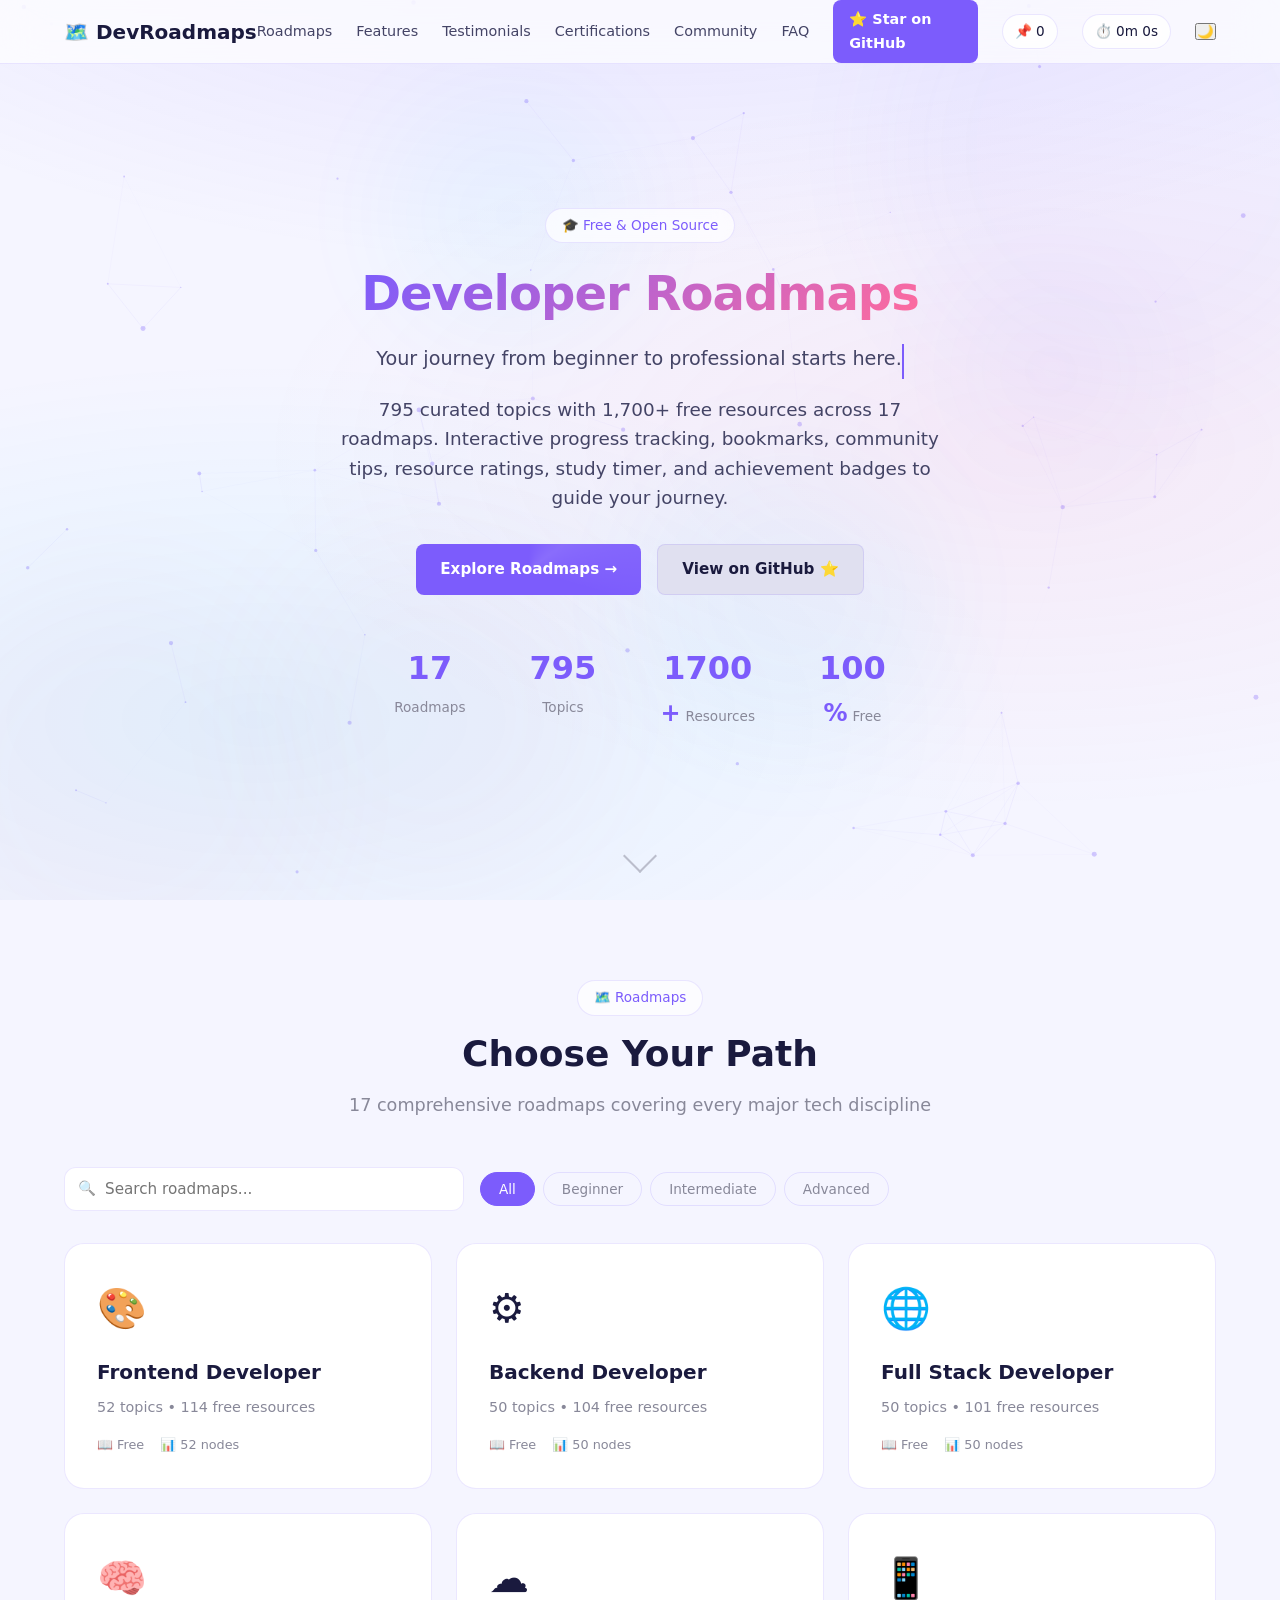
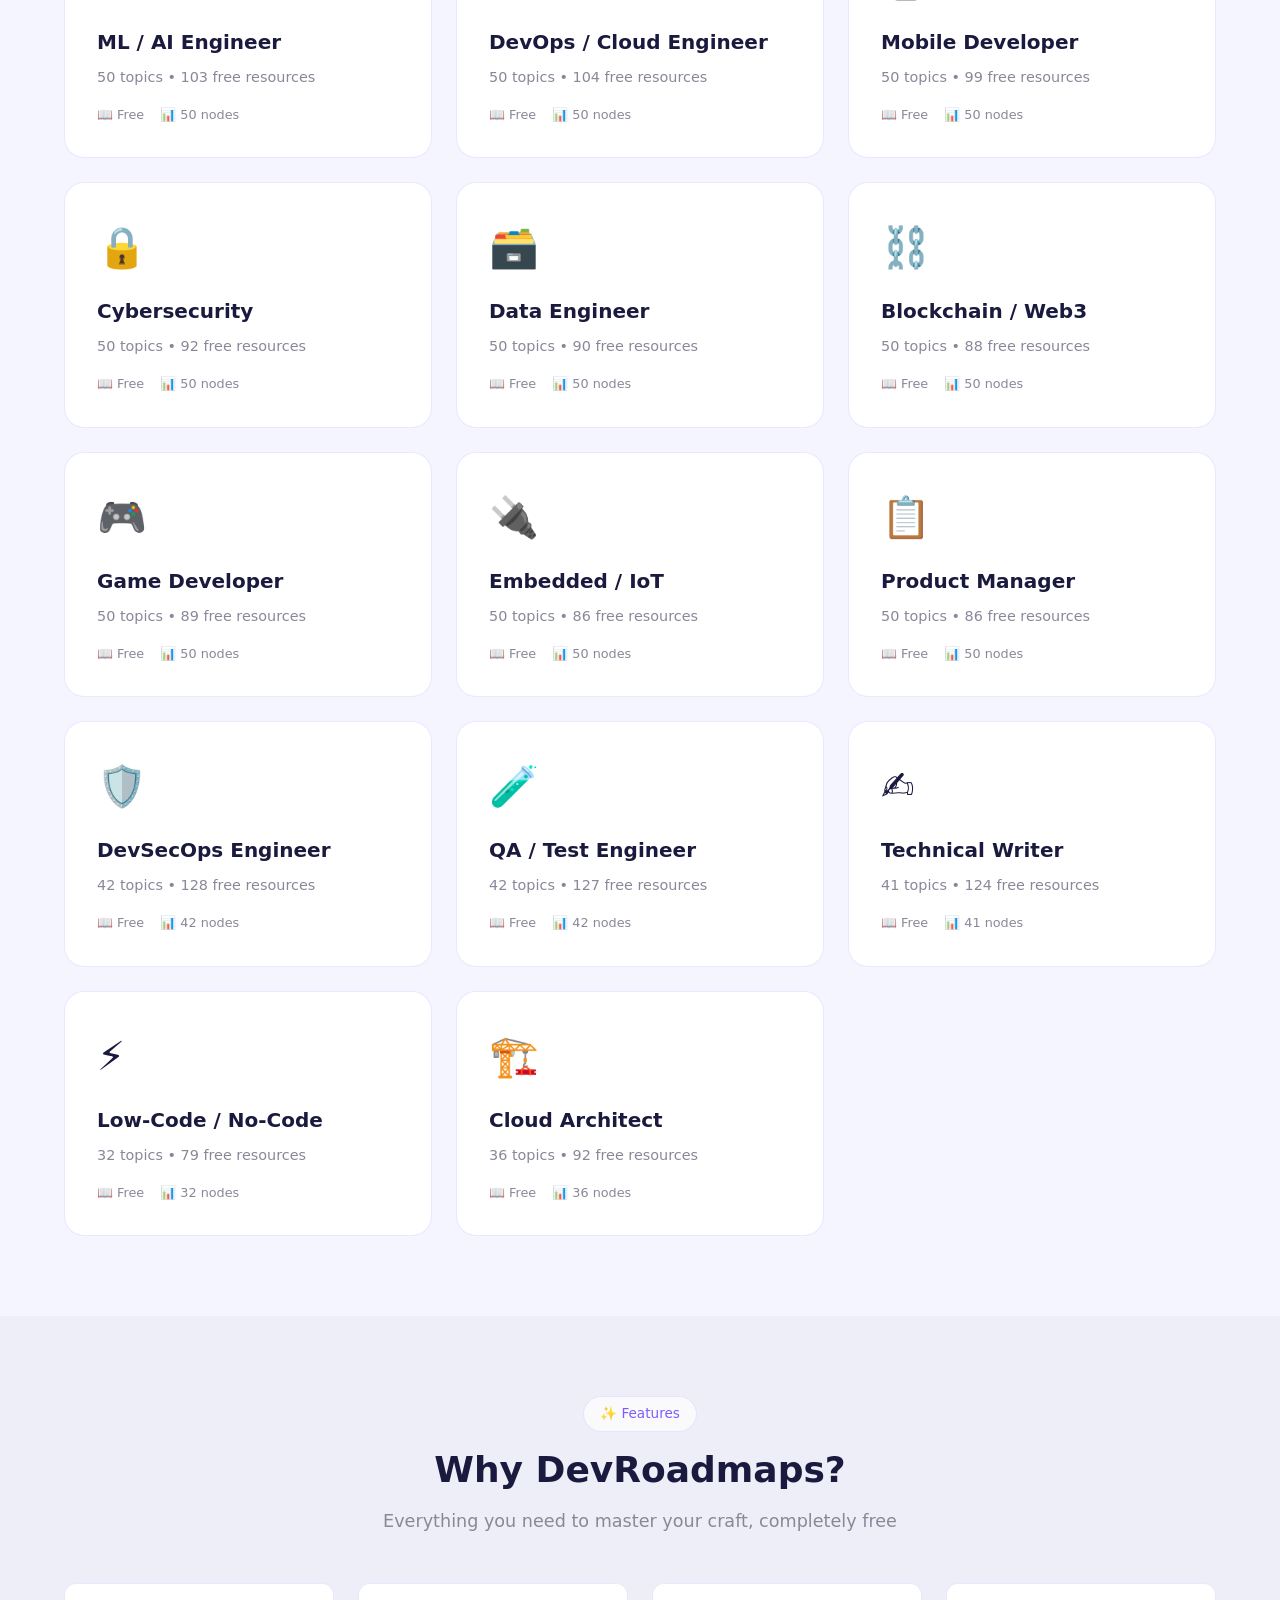
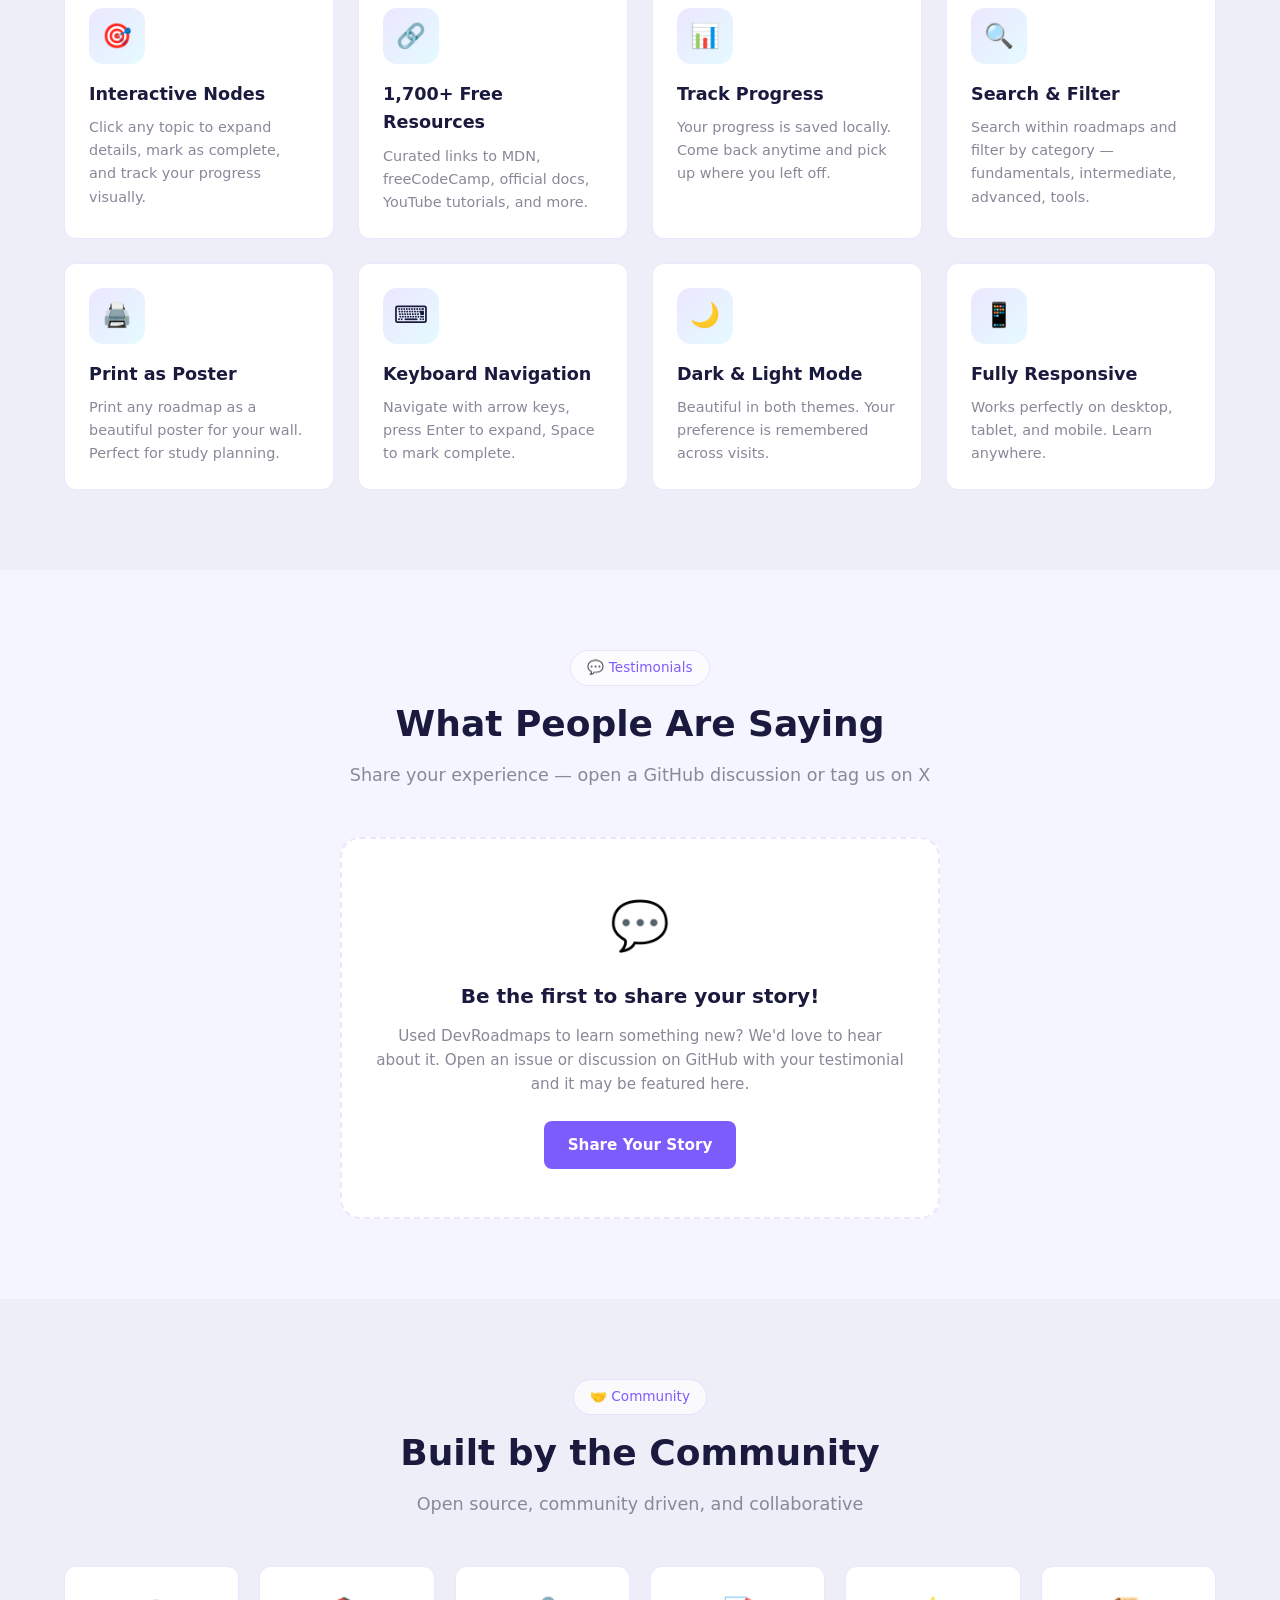
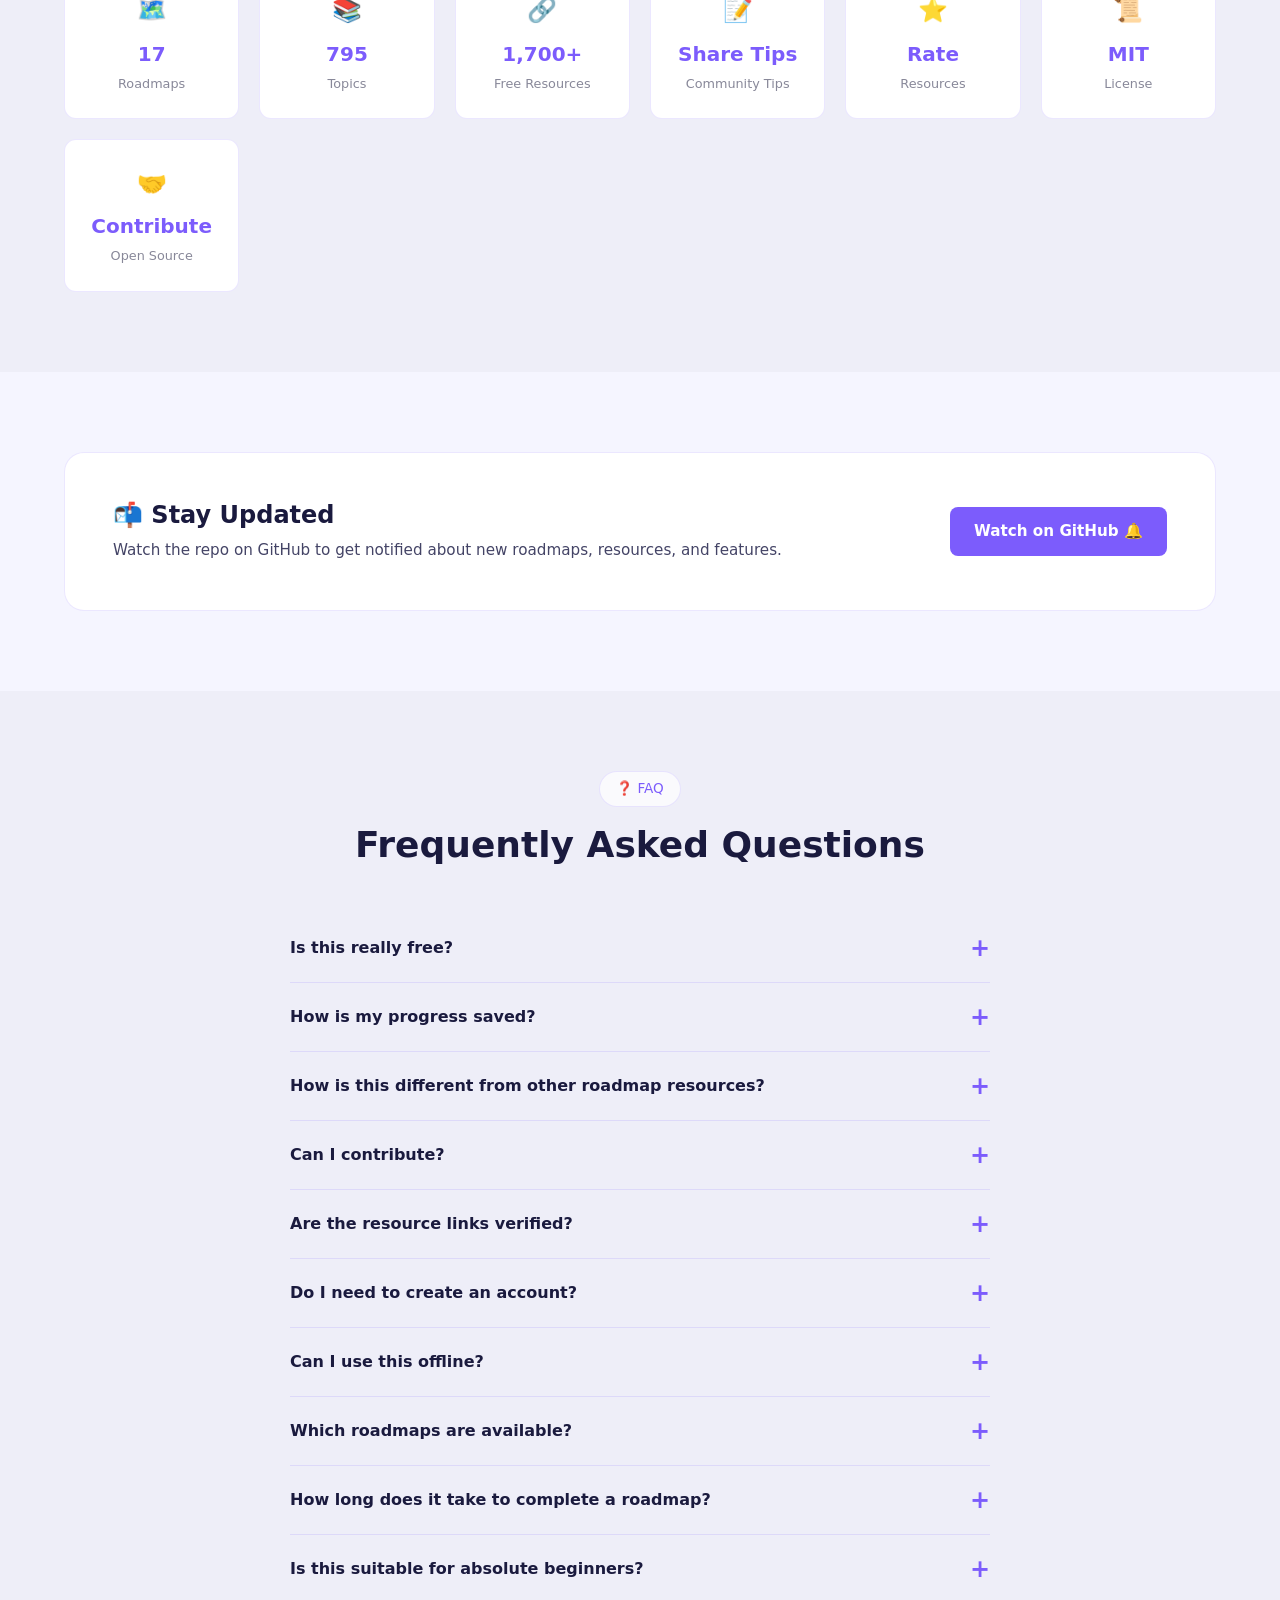
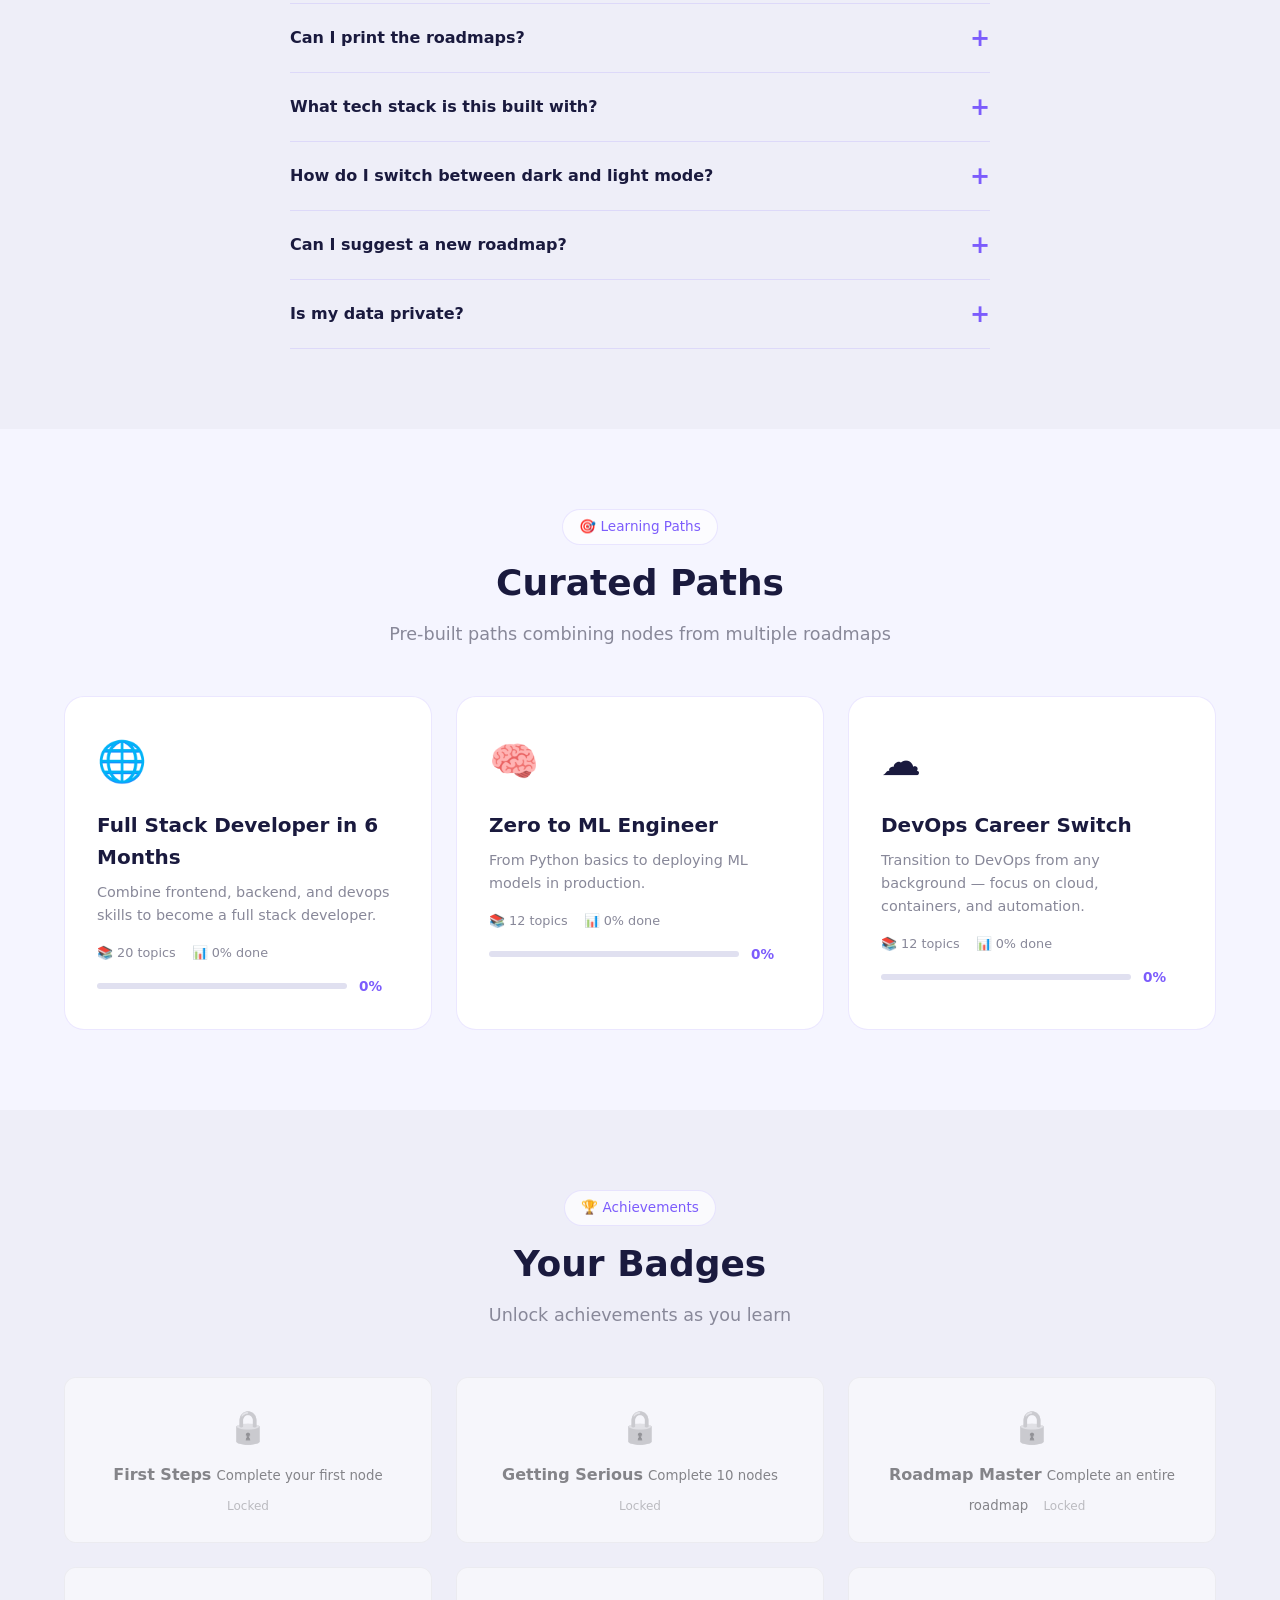
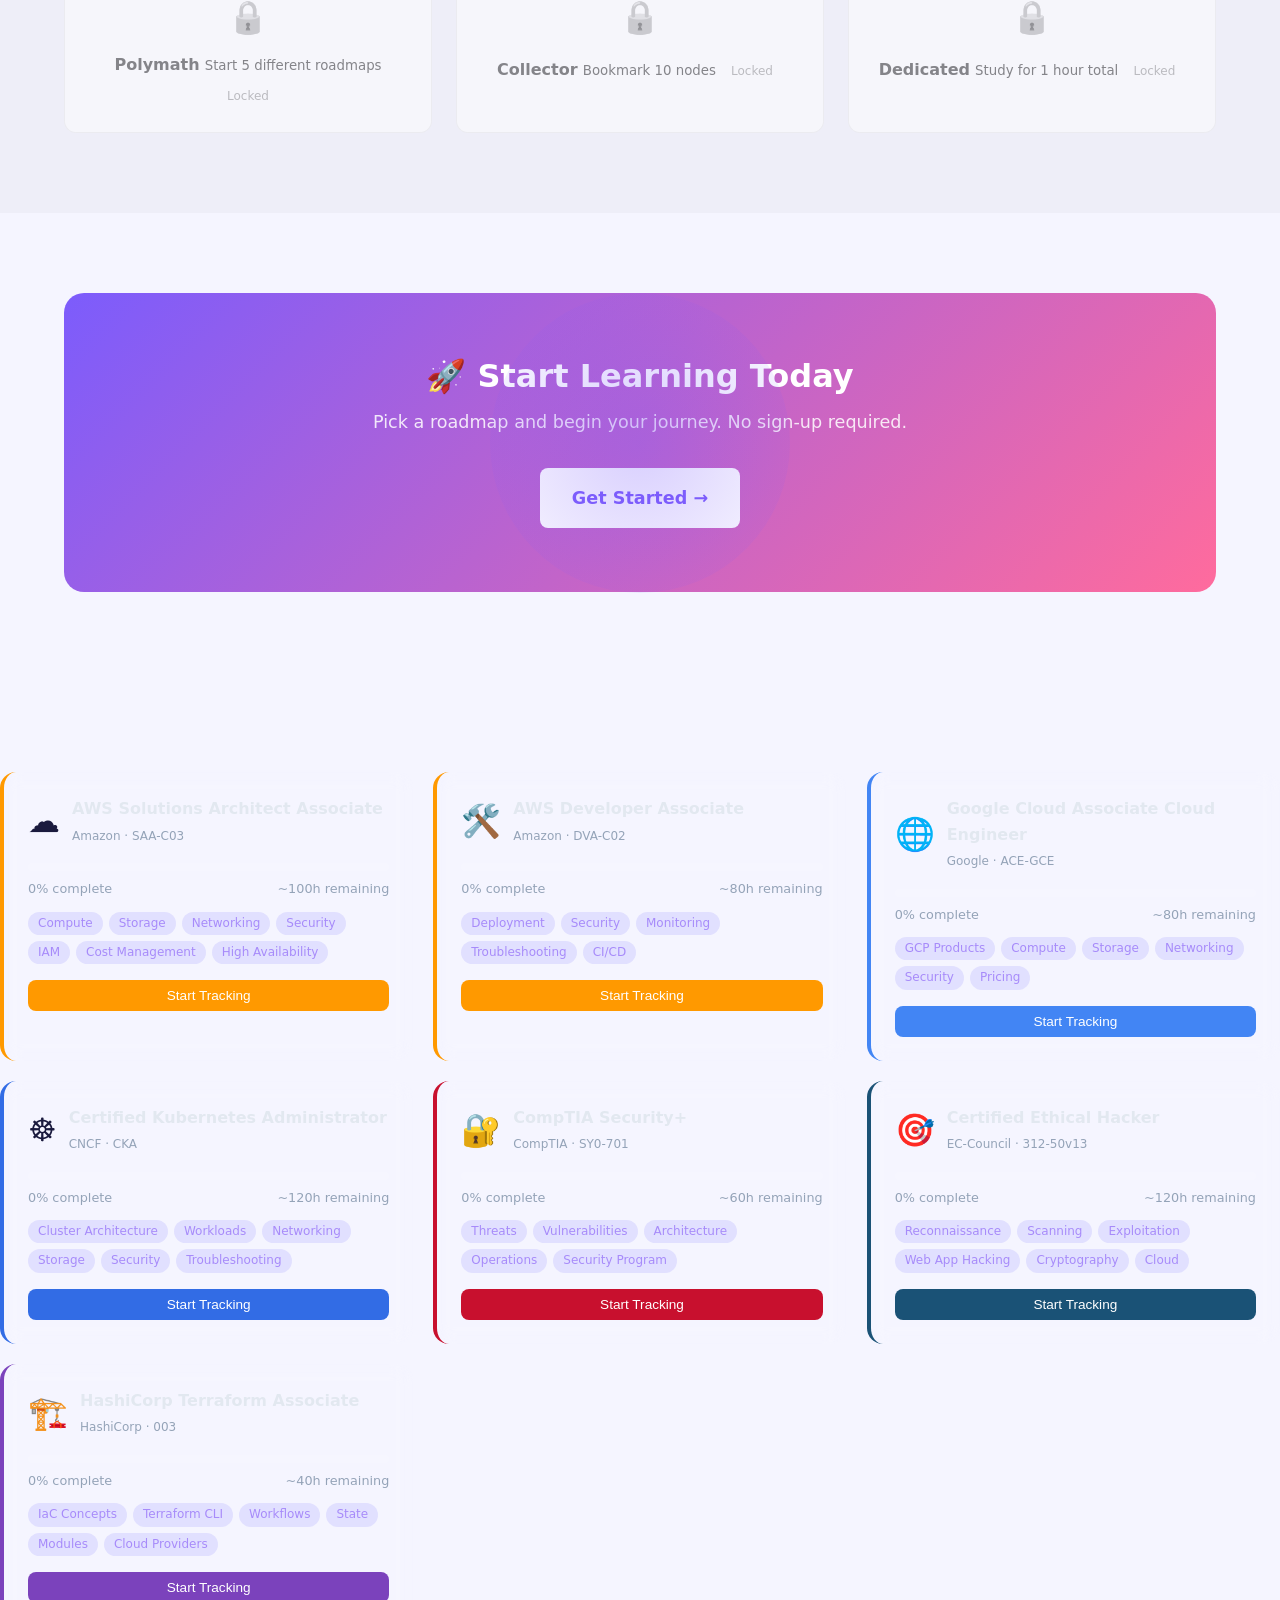
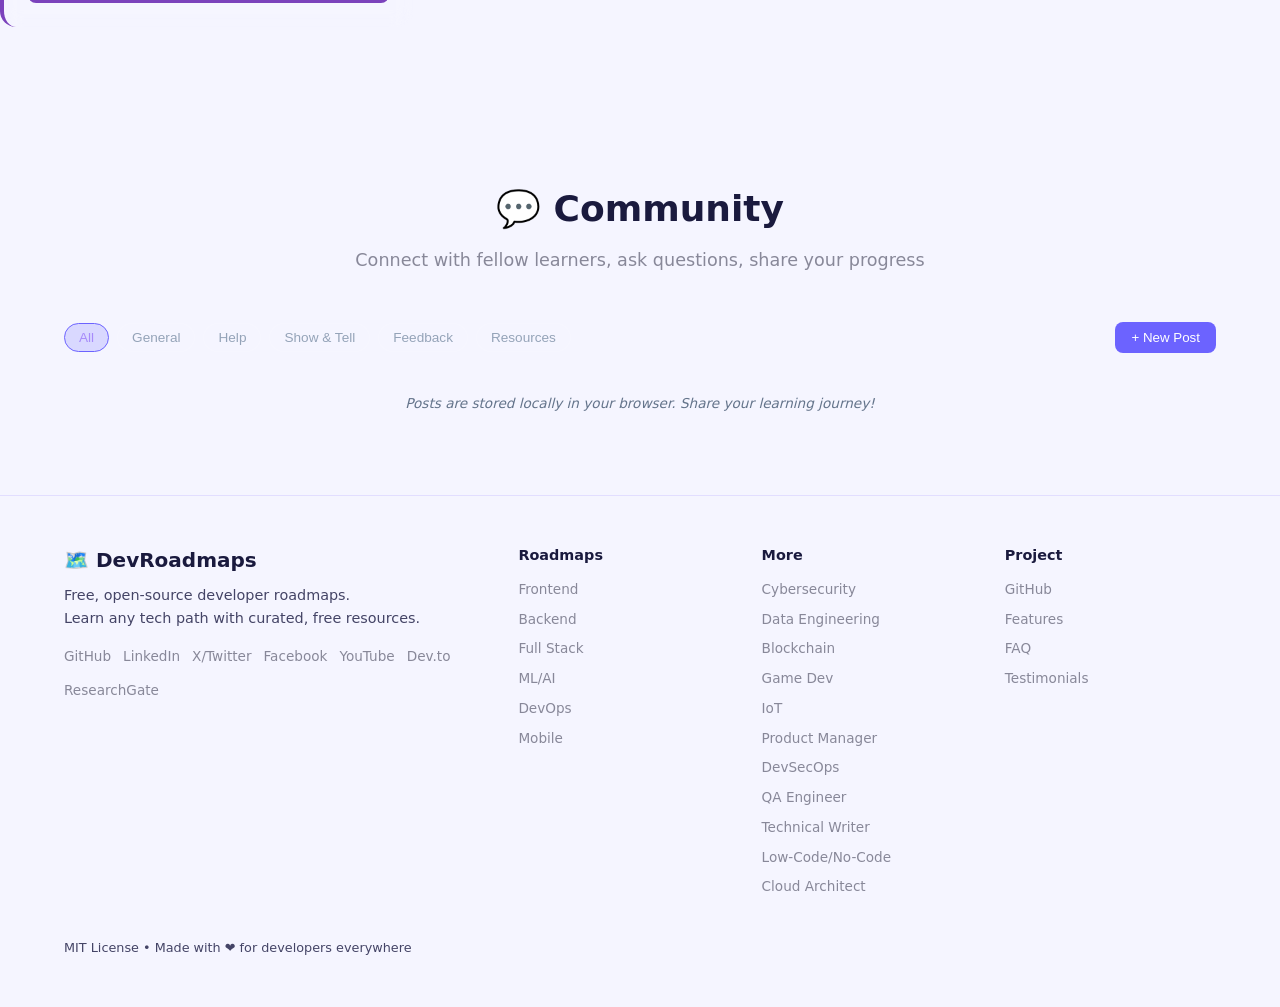
==== commit 794fd013: "Overhaul: remove fake claims, fix bugs, upgrade design - Remove all fake testimonials, inflated comm" ====
--- a/index.html
+++ b/index.html
@@ -4,40 +4,36 @@
     <meta charset="UTF-8" />
     <meta name="viewport" content="width=device-width, initial-scale=1.0" />
     <title>
-      DevRoadmaps — Free Developer Roadmaps with 800+ Topics | Learn
+      DevRoadmaps — Free Developer Roadmaps with 795+ Topics | Learn
       Programming, AI, DevOps & More
     </title>
     <meta
       name="description"
-      content="Free open-source developer roadmaps for 17 tech paths including Frontend, Backend, DevOps, AI/ML, Cybersecurity and more. 800+ curated topics with 1700+ free resources."
+      content="Free open-source developer roadmaps for 17 tech paths including Frontend, Backend, DevOps, AI/ML, Cybersecurity and more. 795 curated topics with 1700+ free resources."
     />
     <meta
       name="keywords"
-      content="developer roadmap, learn programming, frontend roadmap, backend roadmap, full stack roadmap, devops roadmap, AI ML roadmap, cybersecurity roadmap, free resources, open source, roadmap.sh alternative"
+      content="developer roadmap, learn programming, frontend roadmap, backend roadmap, full stack roadmap, devops roadmap, AI ML roadmap, cybersecurity roadmap, free resources, open source"
     />
     <link rel="canonical" href="https://rudra496.github.io/devroadmaps/" />
     <meta
       property="og:title"
-      content="DevRoadmaps — Free Developer Roadmaps with 800+ Topics"
+      content="DevRoadmaps — Free Developer Roadmaps with 795+ Topics"
     />
     <meta
       property="og:description"
-      content="Free open-source developer roadmaps for 17 tech paths. 800+ curated topics with 1700+ free resources."
+      content="Free open-source developer roadmaps for 17 tech paths. 795 curated topics with 1700+ free resources."
     />
     <meta property="og:url" content="https://rudra496.github.io/devroadmaps/" />
     <meta property="og:type" content="website" />
-    <meta
-      property="og:image"
-      content="https://rudra496.github.io/devroadmaps/og-image.png"
-    />
     <meta name="twitter:card" content="summary_large_image" />
     <meta
       name="twitter:title"
-      content="DevRoadmaps — Free Developer Roadmaps with 800+ Topics"
+      content="DevRoadmaps — Free Developer Roadmaps with 795+ Topics"
     />
     <meta
       name="twitter:description"
-      content="Free open-source developer roadmaps for 17 tech paths. 800+ curated topics with 1700+ free resources."
+      content="Free open-source developer roadmaps for 17 tech paths. 795 curated topics with 1700+ free resources."
     />
     <meta name="twitter:creator" content="@rudra496" />
     <script type="application/ld+json">
@@ -46,7 +42,7 @@
         "@type": "WebSite",
         "name": "DevRoadmaps",
         "url": "https://rudra496.github.io/devroadmaps/",
-        "description": "Free open-source developer roadmaps for 17 tech paths including Frontend, Backend, DevOps, AI/ML, Cybersecurity and more. 800+ curated topics with 1700+ free resources.",
+        "description": "Free open-source developer roadmaps for 17 tech paths including Frontend, Backend, DevOps, AI/ML, Cybersecurity and more. 795 curated topics with 1700+ free resources.",
         "potentialAction": {
           "@type": "SearchAction",
           "target": "https://rudra496.github.io/devroadmaps/?q={search_term_string}",
@@ -145,8 +141,8 @@
         </h1>
         <p class="hero-typing animate-on-scroll" id="typingTarget"></p>
         <p class="hero-desc animate-on-scroll">
-          850+ curated topics with 3,000+ free resources across 17 roadmaps.
-          Interactive learning paths, bookmarks, community tips, resource
+          795 curated topics with 1,700+ free resources across 17 roadmaps.
+          Interactive progress tracking, bookmarks, community tips, resource
           ratings, study timer, and achievement badges to guide your journey.
         </p>
         <div class="hero-buttons animate-on-scroll">
@@ -167,13 +163,12 @@
           </div>
           <div class="stat-divider"></div>
           <div class="stat-item">
-            <span class="stat-number" data-target="850">0</span
-            ><span class="stat-suffix">+</span>
+            <span class="stat-number" data-target="795">0</span>
             <span class="stat-label">Topics</span>
           </div>
           <div class="stat-divider"></div>
           <div class="stat-item">
-            <span class="stat-number" data-target="3000">0</span
+            <span class="stat-number" data-target="1700">0</span
             ><span class="stat-suffix">+</span>
             <span class="stat-label">Resources</span>
           </div>
@@ -249,7 +244,7 @@
             <div class="feature-icon-wrap">
               <span>🔗</span>
             </div>
-            <h3>2,000+ Free Resources</h3>
+            <h3>1,700+ Free Resources</h3>
             <p>
               Curated links to MDN, freeCodeCamp, official docs, YouTube
               tutorials, and more.
@@ -323,87 +318,26 @@
       <div class="container">
         <div class="section-header animate-on-scroll">
           <span class="section-tag">💬 Testimonials</span>
-          <h2 class="section-title">Loved by Developers</h2>
+          <h2 class="section-title">What People Are Saying</h2>
           <p class="section-subtitle">
-            Join thousands of developers who use DevRoadmaps daily
+            Share your experience — open a GitHub discussion or tag us on X
           </p>
         </div>
-        <div class="testimonials-grid">
-          <div class="testimonial-card animate-on-scroll">
-            <div class="testimonial-stars">★★★★★</div>
-            <div class="testimonial-text">
-              "This replaced roadmap.sh for me. More topics, more resources, and
-              it's actually free. The progress tracking is a game changer."
-            </div>
-            <div class="testimonial-author">
-              <img
-                src="https://api.dicebear.com/7.x/avataaars/svg?seed=sarah"
-                alt="Sarah"
-                class="author-avatar"
-                loading="lazy"
-              />
-              <div>
-                <strong>Sarah K.</strong>
-                <span>Frontend Developer at Vercel</span>
-              </div>
-            </div>
-          </div>
-          <div class="testimonial-card animate-on-scroll">
-            <div class="testimonial-stars">★★★★★</div>
-            <div class="testimonial-text">
-              "I printed the DevOps roadmap and put it on my wall. It's
-              beautiful and incredibly useful for tracking my learning path."
-            </div>
-            <div class="testimonial-author">
-              <img
-                src="https://api.dicebear.com/7.x/avataaars/svg?seed=marcus"
-                alt="Marcus"
-                class="author-avatar"
-                loading="lazy"
-              />
-              <div>
-                <strong>Marcus R.</strong>
-                <span>DevOps Engineer at AWS</span>
-              </div>
-            </div>
-          </div>
-          <div class="testimonial-card animate-on-scroll">
-            <div class="testimonial-stars">★★★★★</div>
-            <div class="testimonial-text">
-              "600+ topics with real free resources? This is the most
-              comprehensive roadmap collection I've found. Absolutely love it."
-            </div>
-            <div class="testimonial-author">
-              <img
-                src="https://api.dicebear.com/7.x/avataaars/svg?seed=priya"
-                alt="Priya"
-                class="author-avatar"
-                loading="lazy"
-              />
-              <div>
-                <strong>Priya L.</strong>
-                <span>ML Engineer at Google DeepMind</span>
-              </div>
-            </div>
-          </div>
-          <div class="testimonial-card animate-on-scroll">
-            <div class="testimonial-stars">★★★★★</div>
-            <div class="testimonial-text">
-              "The interactive roadmap viewer is genius. I can mark topics as I
-              learn them and track my entire journey. No sign-up needed!"
-            </div>
-            <div class="testimonial-author">
-              <img
-                src="https://api.dicebear.com/7.x/avataaars/svg?seed=james"
-                alt="James"
-                class="author-avatar"
-                loading="lazy"
-              />
-              <div>
-                <strong>James T.</strong>
-                <span>Full Stack Developer at Stripe</span>
-              </div>
-            </div>
+        <div class="testimonials-cta animate-on-scroll">
+          <div class="testimonial-placeholder">
+            <div class="placeholder-icon">💬</div>
+            <h3>Be the first to share your story!</h3>
+            <p>
+              Used DevRoadmaps to learn something new? We'd love to hear about it.
+              Open an issue or discussion on GitHub with your testimonial and
+              it may be featured here.
+            </p>
+            <a
+              href="https://github.com/rudra496/devroadmaps/issues/new?template=feature_request.md&title=Testimonial:"
+              target="_blank"
+              class="btn btn-primary"
+              >Share Your Story</a
+            >
           </div>
         </div>
       </div>
@@ -421,28 +355,19 @@
         </div>
         <div class="community-grid animate-on-scroll">
           <div class="community-stat">
-            <div class="community-icon">⭐</div>
-            <div class="community-number">2.4k+</div>
-            <div class="community-label">GitHub Stars</div>
+            <div class="community-icon">🗺️</div>
+            <div class="community-number">17</div>
+            <div class="community-label">Roadmaps</div>
           </div>
           <div class="community-stat">
-            <div class="community-icon">🍴</div>
-            <div class="community-number">380+</div>
-            <div class="community-label">Forks</div>
+            <div class="community-icon">📚</div>
+            <div class="community-number">795</div>
+            <div class="community-label">Topics</div>
           </div>
           <div class="community-stat">
-            <div class="community-icon">👥</div>
-            <div class="community-number">150+</div>
-            <div class="community-label">Contributors</div>
-          </div>
-          <div class="community-stat">
-            <div class="community-icon">💬</div>
-            <div class="community-number">
-              <a href="#" style="color: inherit; text-decoration: none"
-                >Join Discord</a
-              >
-            </div>
-            <div class="community-label">Community Chat</div>
+            <div class="community-icon">🔗</div>
+            <div class="community-number">1,700+</div>
+            <div class="community-label">Free Resources</div>
           </div>
           <div class="community-stat">
             <div class="community-icon">📝</div>
@@ -459,6 +384,15 @@
             <div class="community-number">MIT</div>
             <div class="community-label">License</div>
           </div>
+          <div class="community-stat">
+            <div class="community-icon">🤝</div>
+            <div class="community-number">
+              <a href="https://github.com/rudra496/devroadmaps/fork" target="_blank" style="color: inherit; text-decoration: none"
+                >Contribute</a
+              >
+            </div>
+            <div class="community-label">Open Source</div>
+          </div>
         </div>
       </div>
     </section>
@@ -470,21 +404,18 @@
           <div class="newsletter-content">
             <h2>📬 Stay Updated</h2>
             <p>
-              Get notified when we add new roadmaps, resources, and features. No
-              spam, ever.
-            </p>
-          </div>
-          <form
-            class="newsletter-form"
-            onsubmit="
-              event.preventDefault();
-              this.querySelector('button').textContent = '✅ Subscribed!';
-              this.querySelector('button').disabled = true;
-            "
-          >
-            <input type="email" placeholder="your@email.com" required />
-            <button type="submit" class="btn btn-primary">Subscribe</button>
-          </form>
+              Watch the repo on GitHub to get notified about new roadmaps, resources, and features.
+            </p>
+          </div>
+          <div class="newsletter-form">
+            <a
+              href="https://github.com/rudra496/devroadmaps/subscription"
+              target="_blank"
+              class="btn btn-primary"
+              style="text-align: center; display: inline-flex"
+              >Watch on GitHub 🔔</a
+            >
+          </div>
         </div>
       </div>
     </section>
@@ -523,14 +454,14 @@
           </div>
           <div class="faq-item animate-on-scroll">
             <button class="faq-question">
-              How is this different from roadmap.sh? <span>+</span>
-            </button>
-            <div class="faq-answer">
-              <p>
-                We offer 17 complete roadmaps with 850+ nodes, community tips,
+              How is this different from other roadmap resources? <span>+</span>
+            </button>
+            <div class="faq-answer">
+              <p>
+                We offer 17 complete roadmaps with 795 nodes, community tips,
                 resource ratings, resource type filtering, interactive progress
                 tracking, search/filter, print-as-poster, keyboard navigation,
-                and everything is free with zero dependencies.
+                and everything is free and open-source with zero dependencies.
               </p>
             </div>
           </div>
@@ -762,7 +693,7 @@
               >🗺️ <span class="logo-text">DevRoadmaps</span></span
             >
             <p>
-              The free, open-source roadmap.sh alternative.<br />Learn any tech
+              Free, open-source developer roadmaps.<br />Learn any tech
               path with curated, free resources.
             </p>
             <div class="footer-social">
--- a/css/style.css
+++ b/css/style.css
@@ -29,6 +29,9 @@
   --transition: 0.3s ease;
   --font: "Segoe UI", system-ui, -apple-system, sans-serif;
   --font-mono: "Fira Code", "Cascadia Code", monospace;
+  --card: var(--bg-card);
+  --glass: var(--bg-glass);
+  --text: var(--text-primary);
   --cat-fundamentals: #7c5cfc;
   --cat-intermediate: #00d4ff;
   --cat-advanced: #ff6b9d;
@@ -356,6 +359,21 @@
 }
 
 /* === Section Title === */
+.section-header {
+  text-align: center;
+  margin-bottom: 48px;
+}
+.section-tag {
+  display: inline-block;
+  padding: 6px 16px;
+  border-radius: 50px;
+  background: var(--bg-glass);
+  border: 1px solid var(--border);
+  font-size: 0.85rem;
+  font-weight: 500;
+  color: var(--accent);
+  margin-bottom: 16px;
+}
 .section-title {
   text-align: center;
   margin-bottom: 16px;
@@ -457,6 +475,17 @@
   font-size: 2rem;
   margin-bottom: 12px;
 }
+.feature-icon-wrap {
+  width: 56px;
+  height: 56px;
+  border-radius: 14px;
+  background: linear-gradient(135deg, rgba(124, 92, 252, 0.15), rgba(0, 212, 255, 0.1));
+  display: flex;
+  align-items: center;
+  justify-content: center;
+  font-size: 1.5rem;
+  margin-bottom: 16px;
+}
 .feature-card h3 {
   margin-bottom: 8px;
   font-size: 1.1rem;
@@ -467,51 +496,35 @@
 }
 
 /* === Testimonials === */
-.testimonials-grid {
-  display: grid;
-  grid-template-columns: repeat(auto-fill, minmax(300px, 1fr));
-  gap: 24px;
-}
-.testimonial-card {
+.testimonials-cta {
+  max-width: 600px;
+  margin: 0 auto;
+}
+.testimonial-placeholder {
   background: var(--bg-card);
-  border: 1px solid var(--border);
-  border-radius: var(--radius);
-  padding: 32px;
+  border: 2px dashed var(--border);
+  border-radius: var(--radius-lg);
+  padding: 48px 32px;
+  text-align: center;
   transition: all var(--transition);
 }
-.testimonial-card:hover {
-  border-color: var(--border-hover);
-}
-.testimonial-text {
-  font-size: 1rem;
-  line-height: 1.7;
-  margin-bottom: 20px;
-  font-style: italic;
-  color: var(--text-secondary);
-}
-.testimonial-author {
-  display: flex;
-  align-items: center;
-  gap: 12px;
-}
-.author-avatar {
-  width: 40px;
-  height: 40px;
-  border-radius: 50%;
-  background: var(--accent);
-  display: flex;
-  align-items: center;
-  justify-content: center;
-  color: #fff;
-  font-size: 0.8rem;
-  font-weight: 700;
-  flex-shrink: 0;
-}
-.testimonial-author div {
-  font-size: 0.85rem;
-}
-.testimonial-author strong {
-  color: var(--text-primary);
+.testimonial-placeholder:hover {
+  border-color: var(--accent);
+  background: var(--bg-hover);
+}
+.placeholder-icon {
+  font-size: 3rem;
+  margin-bottom: 16px;
+}
+.testimonial-placeholder h3 {
+  margin-bottom: 12px;
+  font-size: 1.25rem;
+}
+.testimonial-placeholder p {
+  margin-bottom: 24px;
+  font-size: 0.95rem;
+  color: var(--text-muted);
+  line-height: 1.6;
 }
 
 /* === FAQ === */
@@ -681,6 +694,336 @@
   height: 100%;
   z-index: -1;
   pointer-events: none;
+}
+
+/* === Hero Typing Animation === */
+.hero-typing {
+  font-size: 1.2rem;
+  color: var(--text-secondary);
+  min-height: 1.8em;
+  border-right: 2px solid var(--accent);
+  animation: blink 0.8s step-end infinite;
+  display: inline-block;
+  max-width: 600px;
+  margin: 0 auto 16px;
+}
+@keyframes blink {
+  50% { border-color: transparent; }
+}
+
+/* === Floating Shapes === */
+.floating-shapes {
+  position: fixed;
+  top: 0;
+  left: 0;
+  width: 100%;
+  height: 100%;
+  z-index: -1;
+  pointer-events: none;
+  overflow: hidden;
+}
+.shape {
+  position: absolute;
+  border-radius: 50%;
+  opacity: 0.04;
+  filter: blur(60px);
+}
+.shape-1 {
+  width: 500px; height: 500px;
+  background: var(--gradient-1);
+  top: -100px; right: -100px;
+  animation: float 20s ease-in-out infinite;
+}
+.shape-2 {
+  width: 400px; height: 400px;
+  background: var(--gradient-2);
+  bottom: -80px; left: -80px;
+  animation: float 25s ease-in-out infinite reverse;
+}
+.shape-3 {
+  width: 300px; height: 300px;
+  background: var(--gradient-3);
+  top: 50%; left: 50%;
+  animation: float 30s ease-in-out infinite;
+}
+.shape-4 {
+  width: 200px; height: 200px;
+  background: var(--gradient-1);
+  top: 30%; right: 10%;
+  animation: float 22s ease-in-out infinite reverse;
+}
+.shape-5 {
+  width: 350px; height: 350px;
+  background: var(--gradient-2);
+  top: 60%; left: 20%;
+  animation: float 28s ease-in-out infinite;
+}
+.shape-6 {
+  width: 250px; height: 250px;
+  background: var(--gradient-3);
+  top: 10%; left: 30%;
+  animation: float 24s ease-in-out infinite reverse;
+}
+@keyframes float {
+  0%, 100% { transform: translate(0, 0) scale(1); }
+  25% { transform: translate(30px, -40px) scale(1.1); }
+  50% { transform: translate(-20px, 20px) scale(0.95); }
+  75% { transform: translate(40px, 30px) scale(1.05); }
+}
+
+/* === Hero BG Mesh === */
+.hero-bg-mesh {
+  position: absolute;
+  top: 0; left: 0; right: 0; bottom: 0;
+  background:
+    radial-gradient(ellipse 80% 50% at 50% -20%, rgba(124, 92, 252, 0.15), transparent),
+    radial-gradient(ellipse 60% 40% at 80% 50%, rgba(255, 107, 157, 0.08), transparent),
+    radial-gradient(ellipse 60% 40% at 20% 80%, rgba(0, 212, 255, 0.08), transparent);
+  z-index: 0;
+  pointer-events: none;
+}
+
+/* === Scroll Indicator === */
+.hero-scroll-indicator {
+  position: absolute;
+  bottom: 32px;
+  left: 50%;
+  transform: translateX(-50%);
+  z-index: 1;
+}
+.scroll-arrow {
+  width: 24px; height: 24px;
+  border-right: 2px solid var(--text-muted);
+  border-bottom: 2px solid var(--text-muted);
+  transform: rotate(45deg);
+  animation: scrollBounce 2s ease-in-out infinite;
+  opacity: 0.5;
+}
+@keyframes scrollBounce {
+  0%, 100% { transform: rotate(45deg) translate(0, 0); opacity: 0.5; }
+  50% { transform: rotate(45deg) translate(5px, 5px); opacity: 1; }
+}
+
+/* === Glow Button === */
+.btn-glow {
+  position: relative;
+  overflow: hidden;
+}
+.btn-glow::after {
+  content: '';
+  position: absolute;
+  top: -50%; left: -50%;
+  width: 200%; height: 200%;
+  background: conic-gradient(transparent, rgba(255,255,255,0.1), transparent 30%);
+  animation: glowRotate 4s linear infinite;
+}
+@keyframes glowRotate {
+  100% { transform: rotate(360deg); }
+}
+
+/* === Search Box Hero === */
+.search-box-hero {
+  position: relative;
+  flex: 1;
+  max-width: 400px;
+}
+.search-box-hero .search-icon {
+  position: absolute;
+  left: 14px;
+  top: 50%;
+  transform: translateY(-50%);
+  font-size: 0.9rem;
+  opacity: 0.6;
+}
+.search-box-hero input {
+  width: 100%;
+  padding: 12px 16px 12px 40px;
+  border-radius: var(--radius);
+  border: 1px solid var(--border);
+  background: var(--bg-card);
+  color: var(--text-primary);
+  font-family: var(--font);
+  font-size: 0.95rem;
+  transition: all var(--transition);
+}
+.search-box-hero input:focus {
+  outline: none;
+  border-color: var(--accent);
+  box-shadow: 0 0 0 3px var(--accent-glow);
+}
+
+/* === Filter Pills === */
+.roadmap-filters {
+  display: flex;
+  gap: 16px;
+  align-items: center;
+  margin-bottom: 32px;
+  flex-wrap: wrap;
+}
+.filter-pills {
+  display: flex;
+  gap: 8px;
+  flex-wrap: wrap;
+}
+.pill {
+  padding: 8px 18px;
+  border-radius: 50px;
+  border: 1px solid var(--border);
+  background: transparent;
+  color: var(--text-muted);
+  font-size: 0.85rem;
+  cursor: pointer;
+  transition: all var(--transition);
+  font-family: var(--font);
+}
+.pill:hover {
+  border-color: var(--border-hover);
+  color: var(--text-primary);
+}
+.pill.active {
+  background: var(--accent);
+  color: #fff;
+  border-color: var(--accent);
+}
+
+/* === Newsletter === */
+.newsletter-card {
+  background: var(--bg-card);
+  border: 1px solid var(--border);
+  border-radius: var(--radius-lg);
+  padding: 48px;
+  display: flex;
+  align-items: center;
+  justify-content: space-between;
+  gap: 32px;
+  flex-wrap: wrap;
+}
+.newsletter-content h2 {
+  text-align: left;
+  font-size: 1.5rem;
+  margin-bottom: 8px;
+}
+.newsletter-content p {
+  font-size: 0.95rem;
+}
+.newsletter-form {
+  display: flex;
+  gap: 12px;
+  align-items: center;
+}
+
+/* === Community Grid === */
+.community-grid {
+  display: grid;
+  grid-template-columns: repeat(auto-fill, minmax(160px, 1fr));
+  gap: 20px;
+}
+.community-stat {
+  background: var(--bg-card);
+  border: 1px solid var(--border);
+  border-radius: var(--radius);
+  padding: 24px 16px;
+  text-align: center;
+  transition: all var(--transition);
+}
+.community-stat:hover {
+  border-color: var(--border-hover);
+  transform: translateY(-2px);
+}
+.community-icon {
+  font-size: 1.5rem;
+  margin-bottom: 8px;
+}
+.community-number {
+  font-size: 1.25rem;
+  font-weight: 700;
+  color: var(--accent);
+  display: block;
+  margin-bottom: 4px;
+}
+.community-label {
+  font-size: 0.8rem;
+  color: var(--text-muted);
+}
+
+/* === Footer Grid === */
+.footer-grid {
+  display: grid;
+  grid-template-columns: 2fr 1fr 1fr 1fr;
+  gap: 32px;
+  margin-bottom: 32px;
+}
+.footer-social {
+  display: flex;
+  gap: 12px;
+  margin-top: 16px;
+  flex-wrap: wrap;
+}
+.footer-social a {
+  color: var(--text-muted);
+  font-size: 0.85rem;
+}
+.footer-social a:hover {
+  color: var(--accent);
+}
+.footer-col h4 {
+  color: var(--text-primary);
+  margin-bottom: 12px;
+  font-size: 0.9rem;
+}
+.footer-col a {
+  display: block;
+  color: var(--text-muted);
+  font-size: 0.85rem;
+  margin-bottom: 8px;
+}
+.footer-col a:hover {
+  color: var(--accent);
+}
+
+/* === CTA Glow === */
+.cta-glow {
+  position: absolute;
+  top: 50%; left: 50%;
+  transform: translate(-50%, -50%);
+  width: 300px; height: 300px;
+  background: radial-gradient(circle, rgba(124, 92, 252, 0.3), transparent);
+  border-radius: 50%;
+  pointer-events: none;
+}
+
+/* === Animations on Scroll === */
+.animate-on-scroll {
+  opacity: 0;
+  transform: translateY(30px);
+  transition: opacity 0.6s ease, transform 0.6s ease;
+}
+.animate-on-scroll.visible {
+  opacity: 1;
+  transform: translateY(0);
+}
+
+/* === Difficulty Badge === */
+.difficulty-badge {
+  display: inline-block;
+  padding: 2px 10px;
+  border-radius: 50px;
+  font-size: 0.7rem;
+  font-weight: 600;
+  text-transform: uppercase;
+  letter-spacing: 0.05em;
+}
+.difficulty-beginner {
+  background: rgba(76, 175, 80, 0.15);
+  color: #4caf50;
+}
+.difficulty-intermediate {
+  background: rgba(255, 193, 7, 0.15);
+  color: #ffc107;
+}
+.difficulty-advanced {
+  background: rgba(255, 107, 157, 0.15);
+  color: #ff6b9d;
 }
 
 /* === Roadmap Page === */
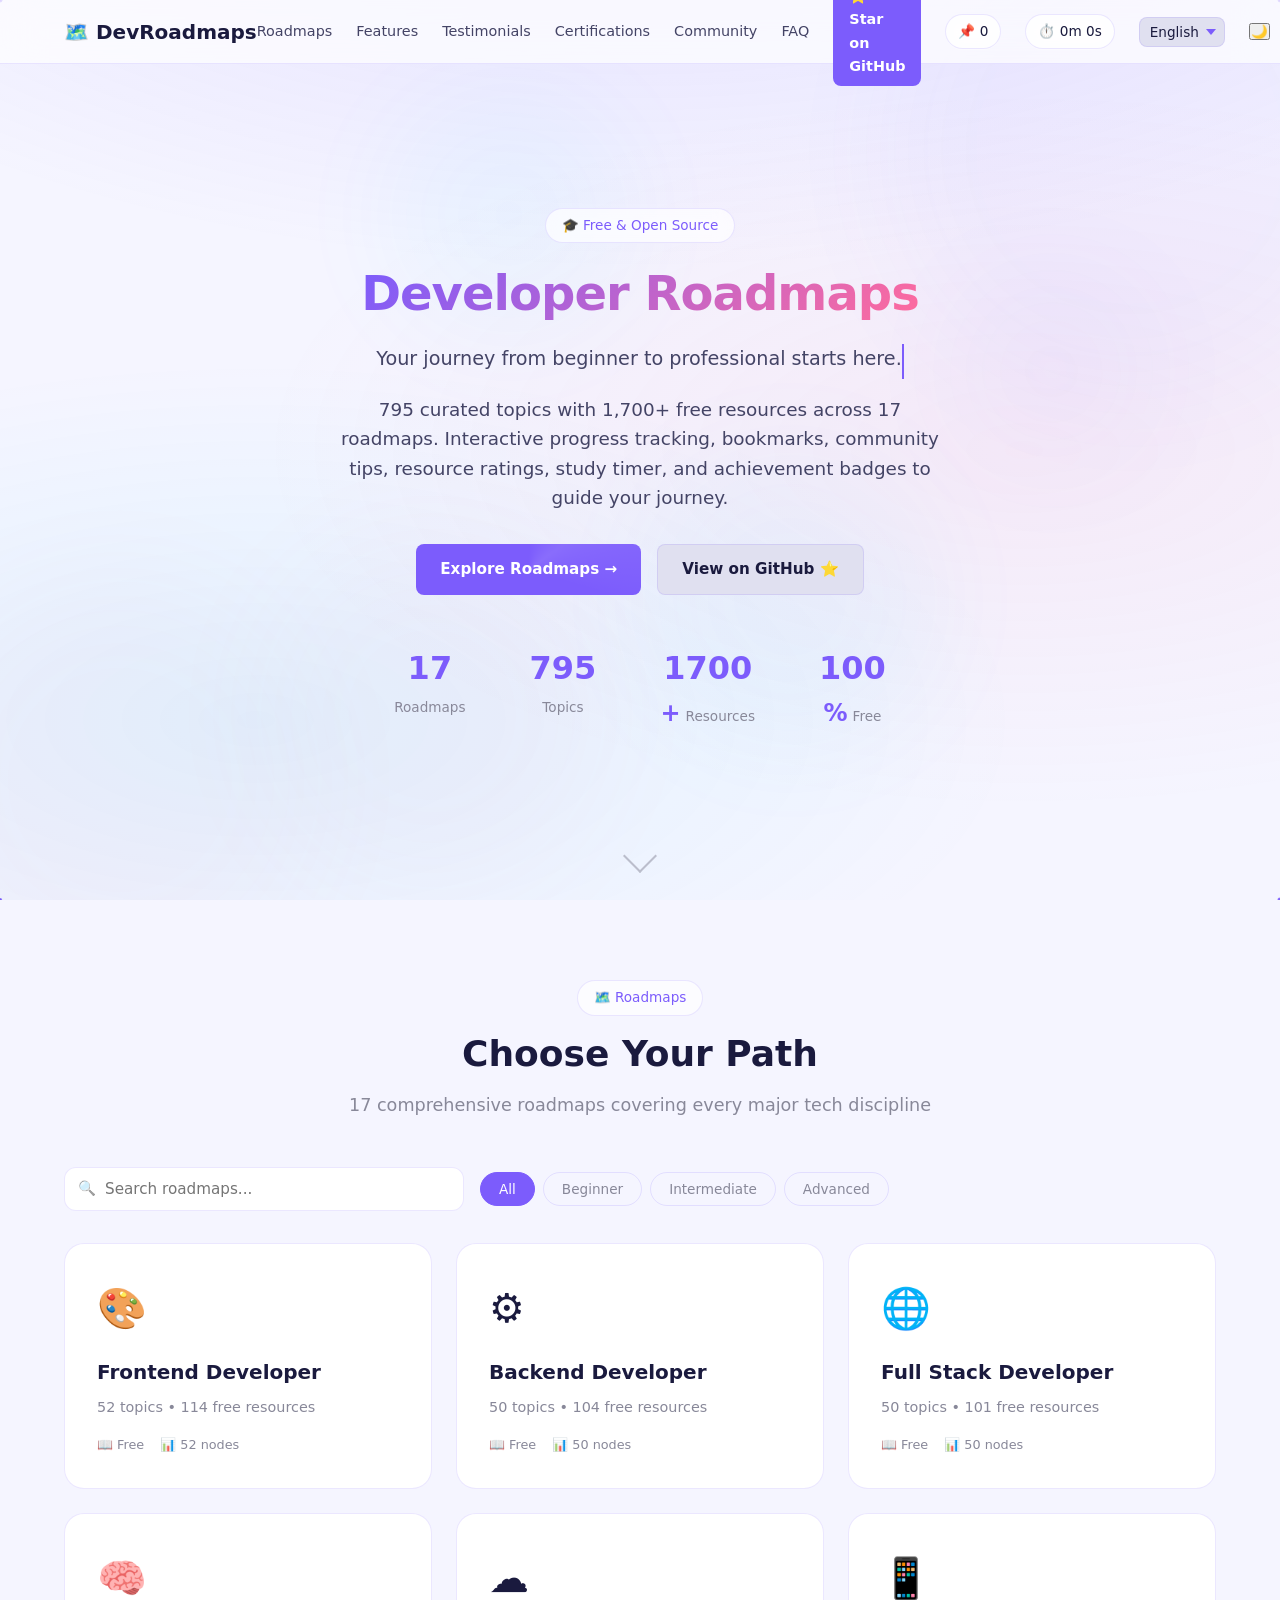
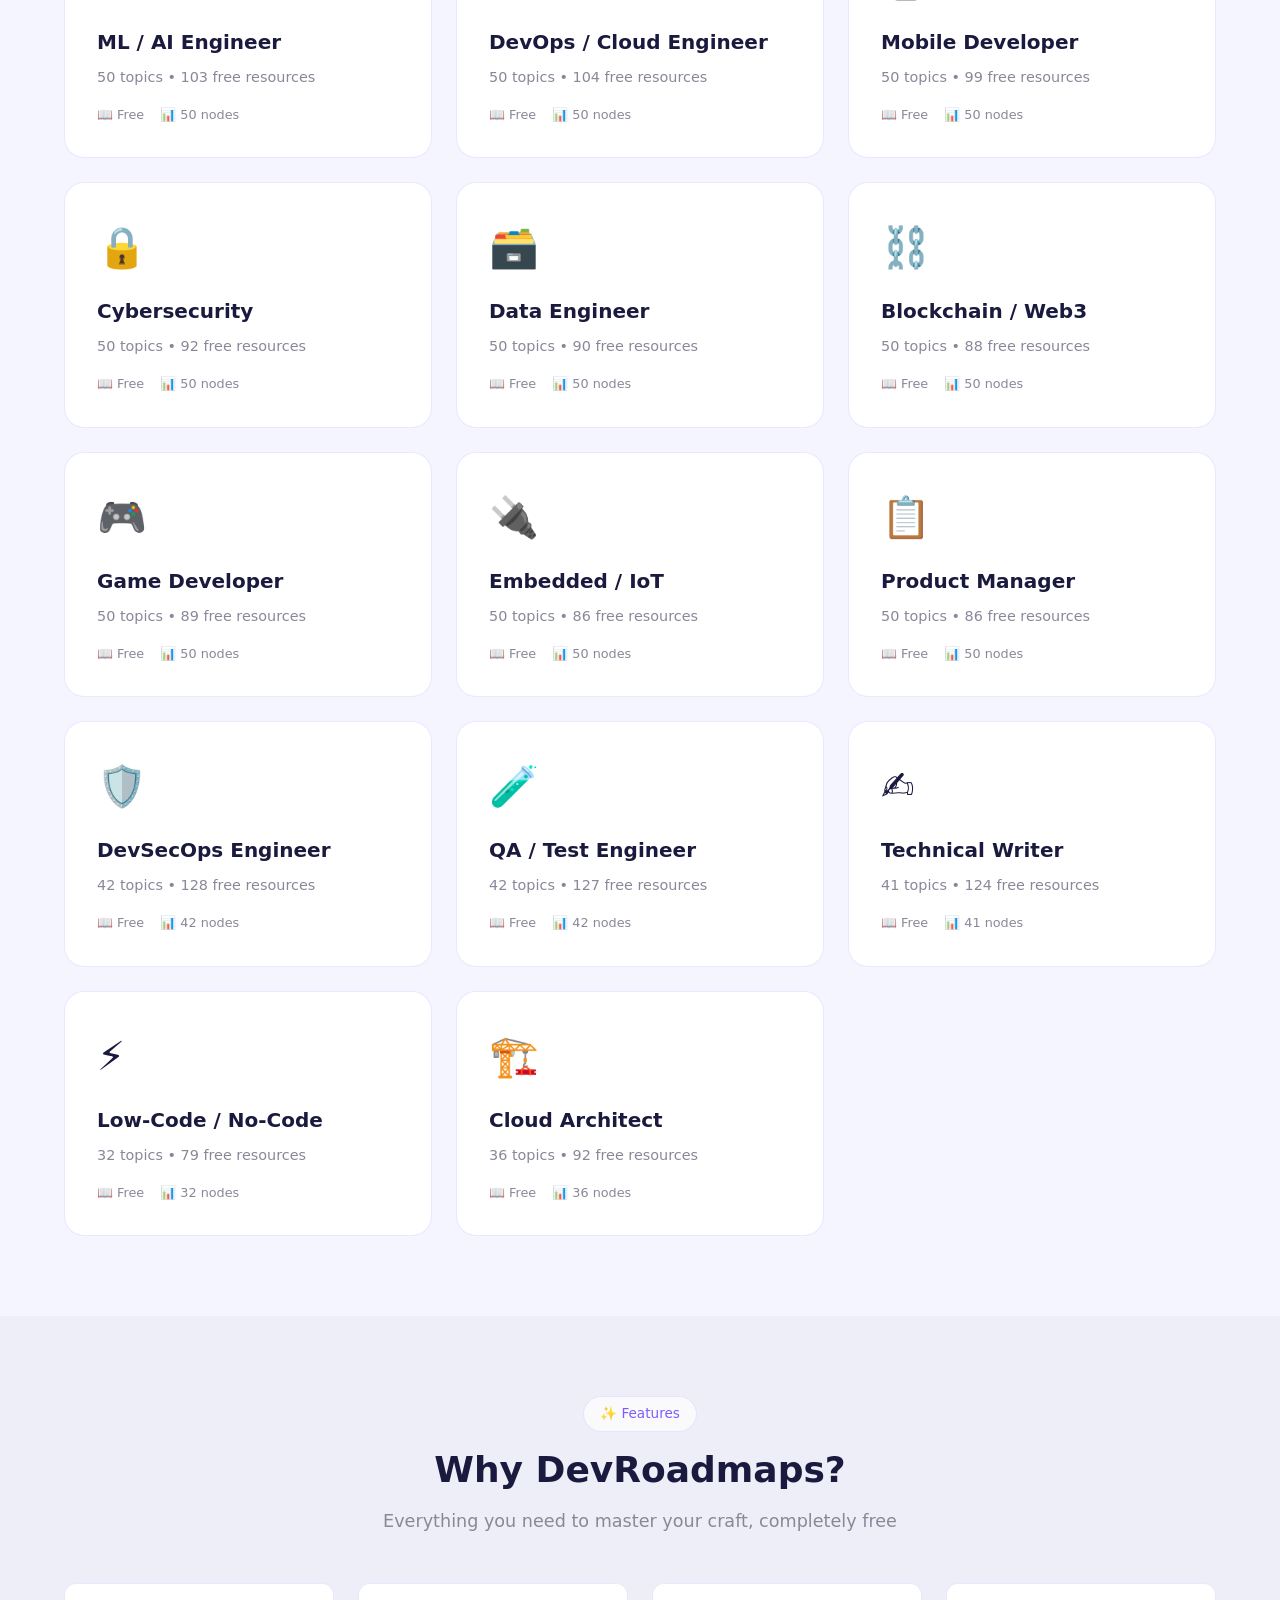
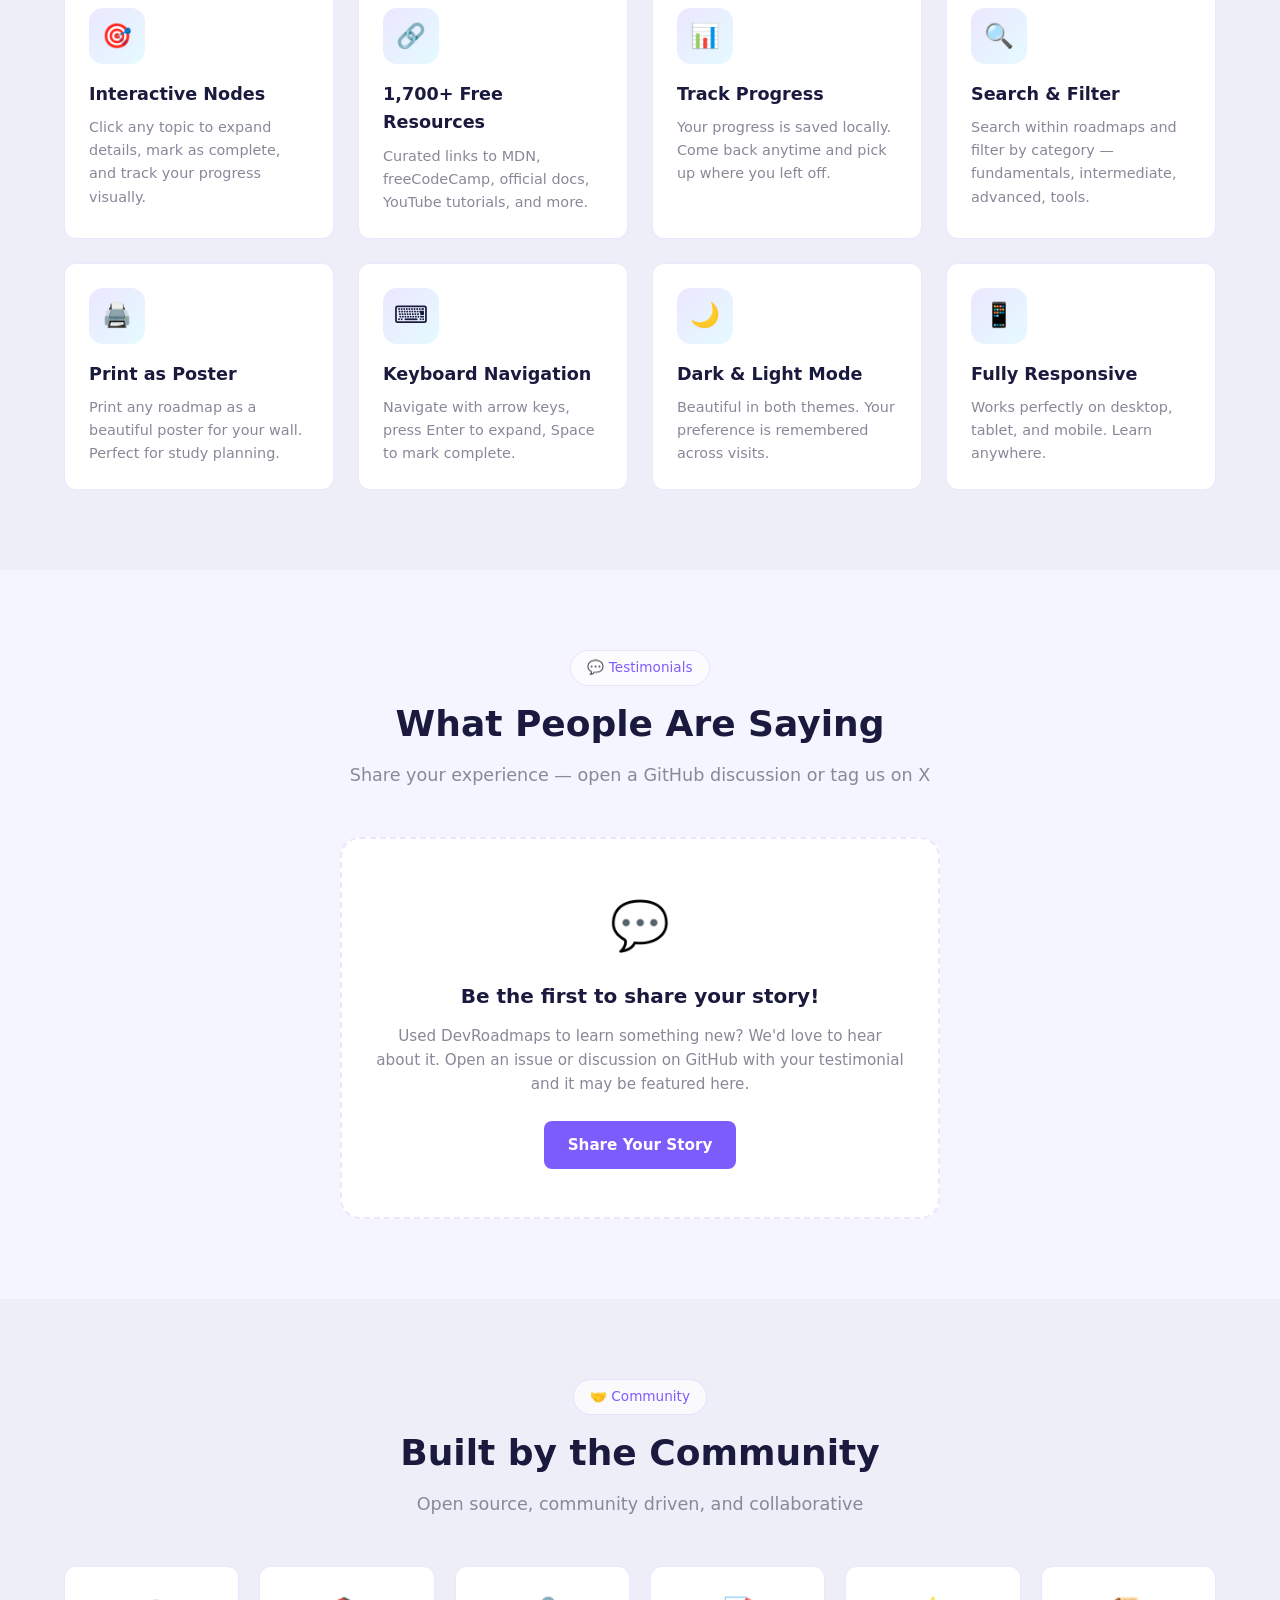
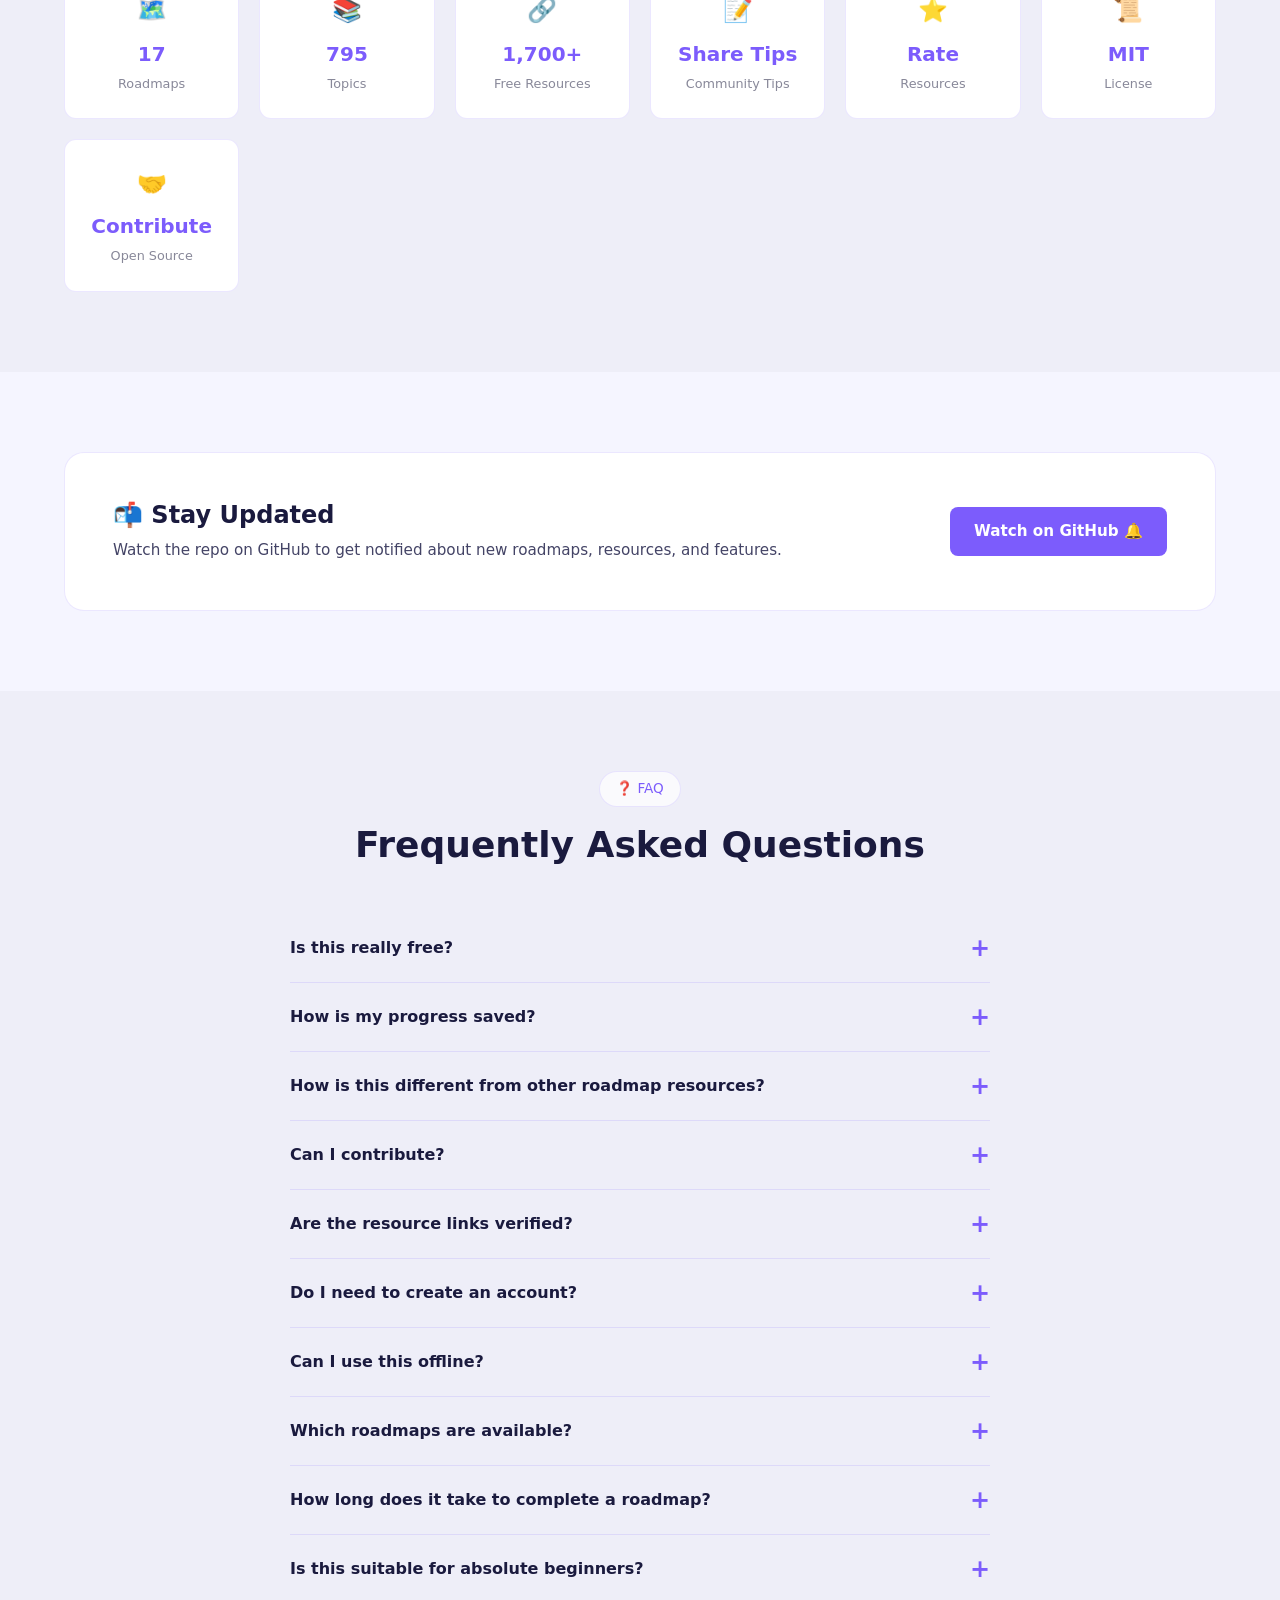
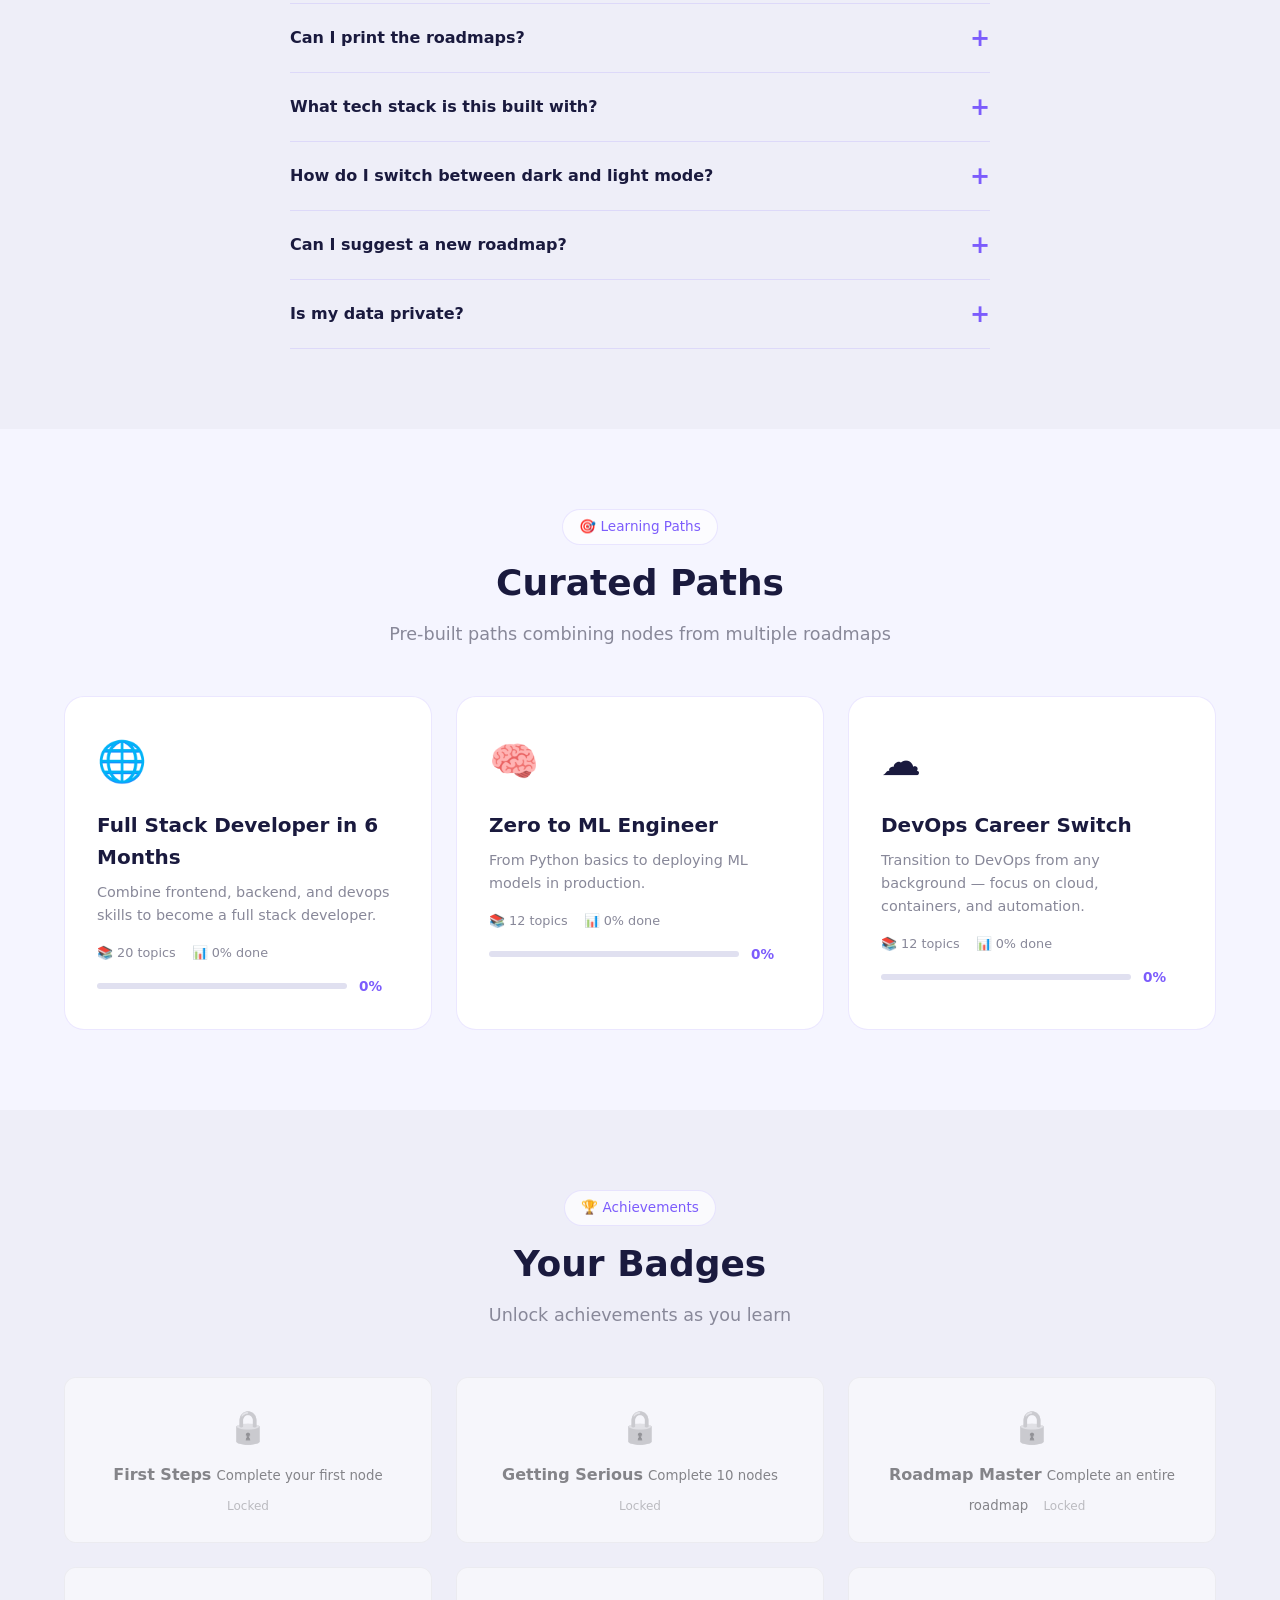
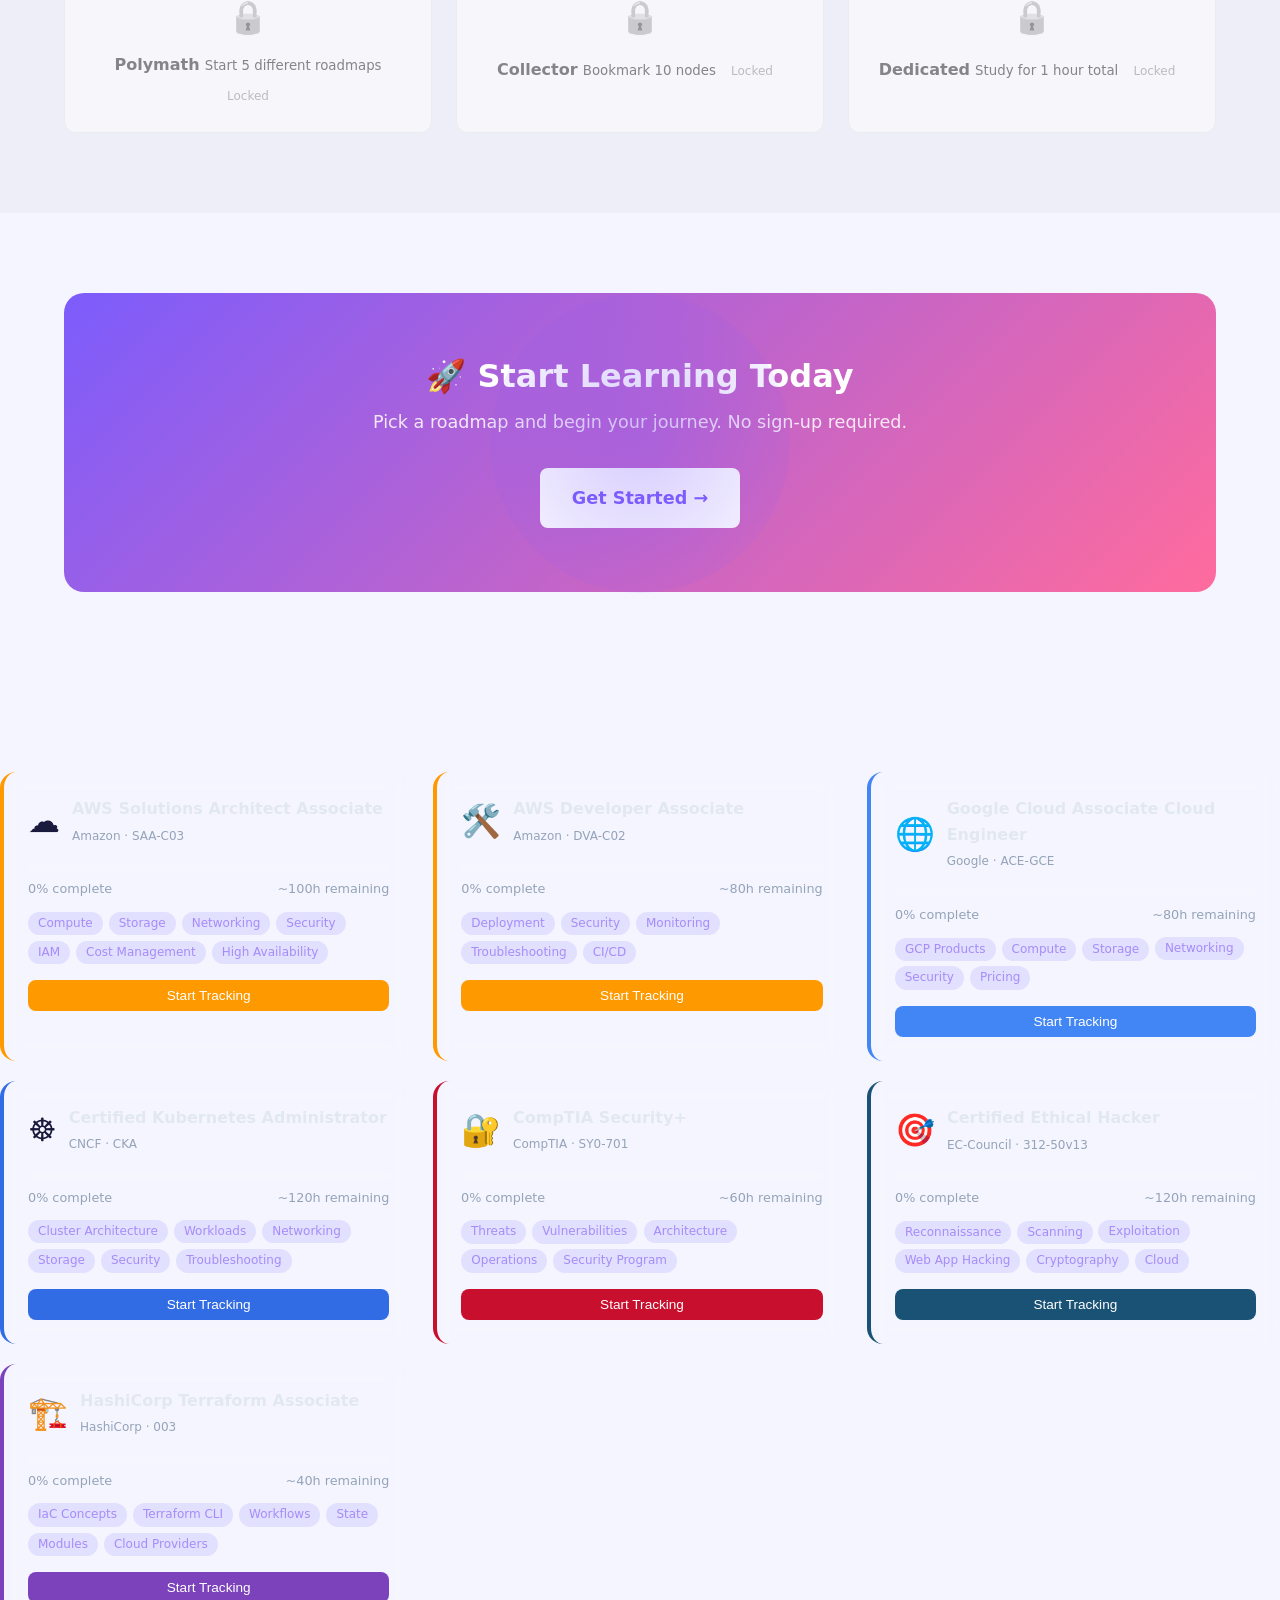
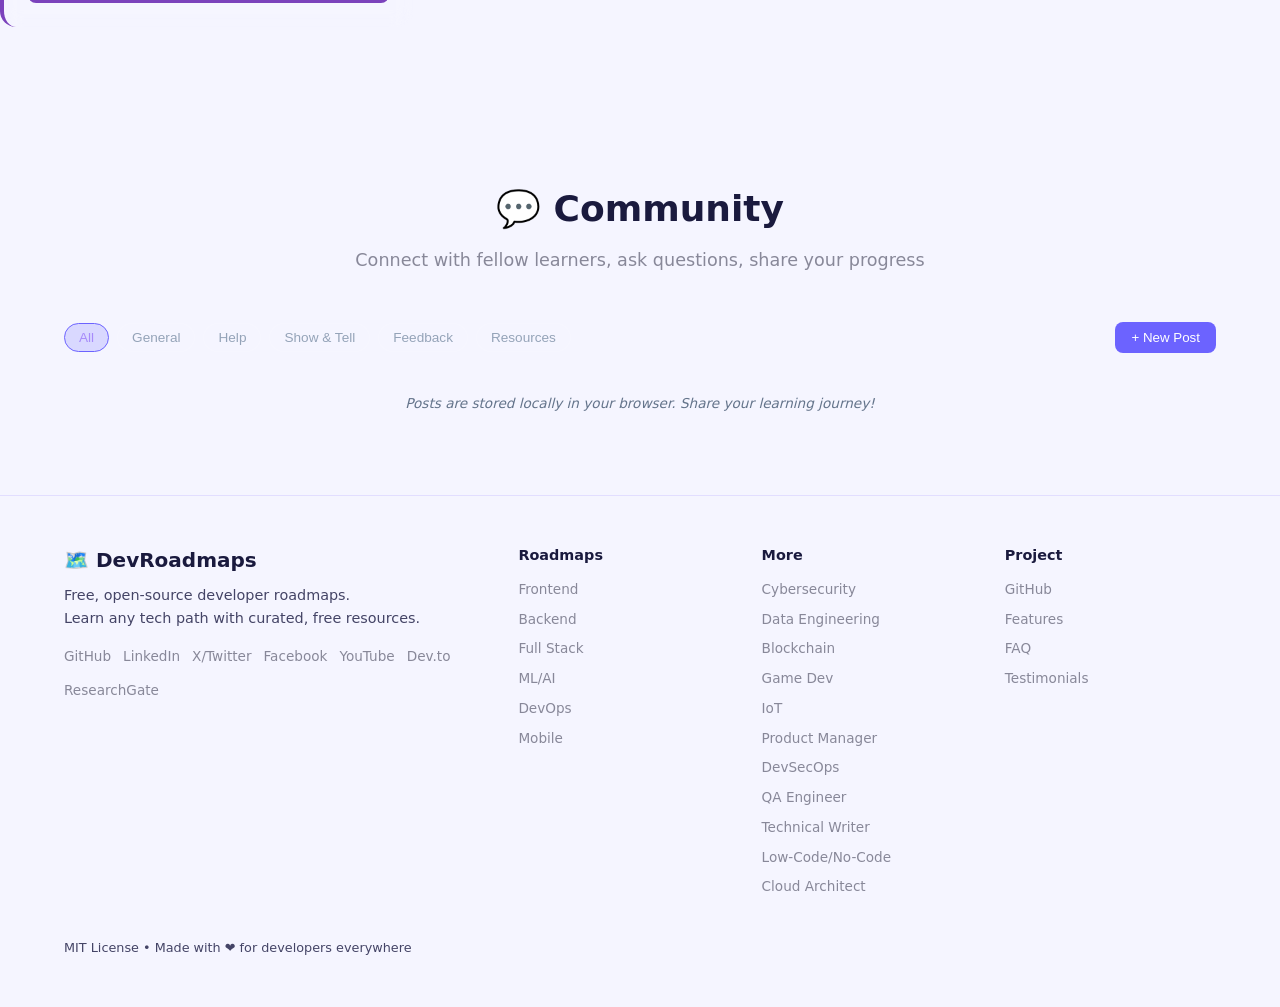
==== commit 42bc4b95: "Mira: good first issue: Add Bengali (bn) language support Everything is in order. Here is the comple" ====
--- a/index.html
+++ b/index.html
@@ -97,17 +97,18 @@
           >🗺️ <span class="logo-text">DevRoadmaps</span></a
         >
         <div class="nav-links" id="navLinks">
-          <a href="#roadmaps">Roadmaps</a>
-          <a href="#features">Features</a>
-          <a href="#testimonials">Testimonials</a>
-          <a href="#certifications">Certifications</a>
-          <a href="#community">Community</a>
-          <a href="#faq">FAQ</a>
+          <a href="#roadmaps" data-i18n="nav_roadmaps">Roadmaps</a>
+          <a href="#features" data-i18n="nav_features">Features</a>
+          <a href="#testimonials" data-i18n="nav_testimonials">Testimonials</a>
+          <a href="#certifications" data-i18n="nav_certifications">Certifications</a>
+          <a href="#community" data-i18n="nav_community">Community</a>
+          <a href="#faq" data-i18n="nav_faq">FAQ</a>
           <a
             href="https://github.com/rudra496/devroadmaps"
             target="_blank"
             rel="noopener"
             class="nav-cta"
+            data-i18n="nav_star_github"
             >⭐ Star on GitHub</a
           >
           <span class="nav-badge" id="bookmarkToggle" title="Bookmarks"
@@ -116,6 +117,7 @@
           <span class="nav-badge" title="Total Study Time"
             >⏱️ <span class="total-study-time">0m 0s</span></span
           >
+          <div id="langSelectorNav"></div>
           <button
             id="theme-toggle"
             type="button"
@@ -135,48 +137,49 @@
     <header class="hero" id="hero">
       <div class="hero-bg-mesh" aria-hidden="true"></div>
       <div class="hero-content">
-        <div class="hero-badge animate-on-scroll">🎓 Free & Open Source</div>
+        <div class="hero-badge animate-on-scroll" data-i18n="hero_badge">🎓 Free & Open Source</div>
         <h1 class="hero-title animate-on-scroll">
-          <span class="gradient-text">Developer Roadmaps</span>
+          <span class="gradient-text" data-i18n="hero_title">Developer Roadmaps</span>
         </h1>
         <p class="hero-typing animate-on-scroll" id="typingTarget"></p>
-        <p class="hero-desc animate-on-scroll">
+        <p class="hero-desc animate-on-scroll" data-i18n="hero_desc">
           795 curated topics with 1,700+ free resources across 17 roadmaps.
           Interactive progress tracking, bookmarks, community tips, resource
           ratings, study timer, and achievement badges to guide your journey.
         </p>
         <div class="hero-buttons animate-on-scroll">
-          <a href="#roadmaps" class="btn btn-primary btn-glow"
+          <a href="#roadmaps" class="btn btn-primary btn-glow" data-i18n="hero_btn_explore"
             >Explore Roadmaps →</a
           >
           <a
             href="https://github.com/rudra496/devroadmaps"
             target="_blank"
             class="btn btn-secondary"
+            data-i18n="hero_btn_github"
             >View on GitHub ⭐</a
           >
         </div>
         <div class="hero-stats animate-on-scroll">
           <div class="stat-item">
             <span class="stat-number" data-target="17">0</span>
-            <span class="stat-label">Roadmaps</span>
+            <span class="stat-label" data-i18n="stats_roadmaps">Roadmaps</span>
           </div>
           <div class="stat-divider"></div>
           <div class="stat-item">
             <span class="stat-number" data-target="795">0</span>
-            <span class="stat-label">Topics</span>
+            <span class="stat-label" data-i18n="stats_topics">Topics</span>
           </div>
           <div class="stat-divider"></div>
           <div class="stat-item">
             <span class="stat-number" data-target="1700">0</span
             ><span class="stat-suffix">+</span>
-            <span class="stat-label">Resources</span>
+            <span class="stat-label" data-i18n="stats_resources">Resources</span>
           </div>
           <div class="stat-divider"></div>
           <div class="stat-item">
             <span class="stat-number" data-target="100">0</span
             ><span class="stat-suffix">%</span>
-            <span class="stat-label">Free</span>
+            <span class="stat-label" data-i18n="stats_free">Free</span>
           </div>
         </div>
       </div>
@@ -189,9 +192,9 @@
     <section class="section" id="roadmaps">
       <div class="container">
         <div class="section-header animate-on-scroll">
-          <span class="section-tag">🗺️ Roadmaps</span>
-          <h2 class="section-title">Choose Your Path</h2>
-          <p class="section-subtitle">
+          <span class="section-tag" data-i18n="section_roadmaps_tag">🗺️ Roadmaps</span>
+          <h2 class="section-title" data-i18n="section_roadmaps_title">Choose Your Path</h2>
+          <p class="section-subtitle" data-i18n="section_roadmaps_subtitle">
             17 comprehensive roadmaps covering every major tech discipline
           </p>
         </div>
@@ -204,13 +207,14 @@
               id="roadmapSearch"
               placeholder="Search roadmaps..."
               autocomplete="off"
+              data-i18n-placeholder="search_roadmaps_placeholder"
             />
           </div>
           <div class="filter-pills" id="difficultyFilters">
-            <button class="pill active" data-diff="all">All</button>
-            <button class="pill" data-diff="beginner">Beginner</button>
-            <button class="pill" data-diff="intermediate">Intermediate</button>
-            <button class="pill" data-diff="advanced">Advanced</button>
+            <button class="pill active" data-diff="all" data-i18n="filter_all">All</button>
+            <button class="pill" data-diff="beginner" data-i18n="filter_beginner">Beginner</button>
+            <button class="pill" data-diff="intermediate" data-i18n="filter_intermediate">Intermediate</button>
+            <button class="pill" data-diff="advanced" data-i18n="filter_advanced">Advanced</button>
           </div>
         </div>
         <div class="roadmaps-grid" id="roadmapsGrid">
@@ -223,9 +227,9 @@
     <section class="section section-alt" id="features">
       <div class="container">
         <div class="section-header animate-on-scroll">
-          <span class="section-tag">✨ Features</span>
-          <h2 class="section-title">Why DevRoadmaps?</h2>
-          <p class="section-subtitle">
+          <span class="section-tag" data-i18n="section_features_tag">✨ Features</span>
+          <h2 class="section-title" data-i18n="section_features_title">Why DevRoadmaps?</h2>
+          <p class="section-subtitle" data-i18n="section_features_subtitle">
             Everything you need to master your craft, completely free
           </p>
         </div>
@@ -794,6 +798,7 @@
 
     <!-- Theme Toggle -->
 
+    <script src="js/i18n.js"></script>
     <script src="js/main.js"></script>
     <script src="js/community.js"></script>
     <script src="js/learning-paths.js"></script>
@@ -803,6 +808,12 @@
 
     <script>
       document.addEventListener("DOMContentLoaded", () => {
+        // Inject language selector into navbar
+        const langNav = document.getElementById("langSelectorNav");
+        if (langNav) langNav.appendChild(I18n.buildSelector());
+
+        I18n.init();
+
         initLearningPaths();
         initBookmarkPanel();
         initTimerWidget();
--- a/css/style.css
+++ b/css/style.css
@@ -1977,6 +1977,38 @@
   font-size: 14px; /* Adjust size if needed */
 }
 
+/* === Language Selector === */
+.lang-selector {
+  display: inline-flex;
+  align-items: center;
+}
+.lang-select {
+  background: var(--bg-tertiary);
+  color: var(--text-primary);
+  border: 1px solid var(--border);
+  border-radius: var(--radius-sm);
+  padding: 6px 10px;
+  font-size: 0.85rem;
+  font-family: var(--font);
+  cursor: pointer;
+  transition: border-color var(--transition), background var(--transition);
+  appearance: none;
+  -webkit-appearance: none;
+  background-image: url("data:image/svg+xml,%3Csvg xmlns='http://www.w3.org/2000/svg' width='10' height='6'%3E%3Cpath d='M0 0l5 6 5-6z' fill='%237c5cfc'/%3E%3C/svg%3E");
+  background-repeat: no-repeat;
+  background-position: right 8px center;
+  padding-right: 24px;
+}
+.lang-select:hover,
+.lang-select:focus {
+  border-color: var(--border-hover);
+  outline: none;
+}
+.lang-select option {
+  background: var(--bg-secondary);
+  color: var(--text-primary);
+}
+
 #theme-toggle span {
   line-height: 1; /* Prevents icons from making the button taller */
 }
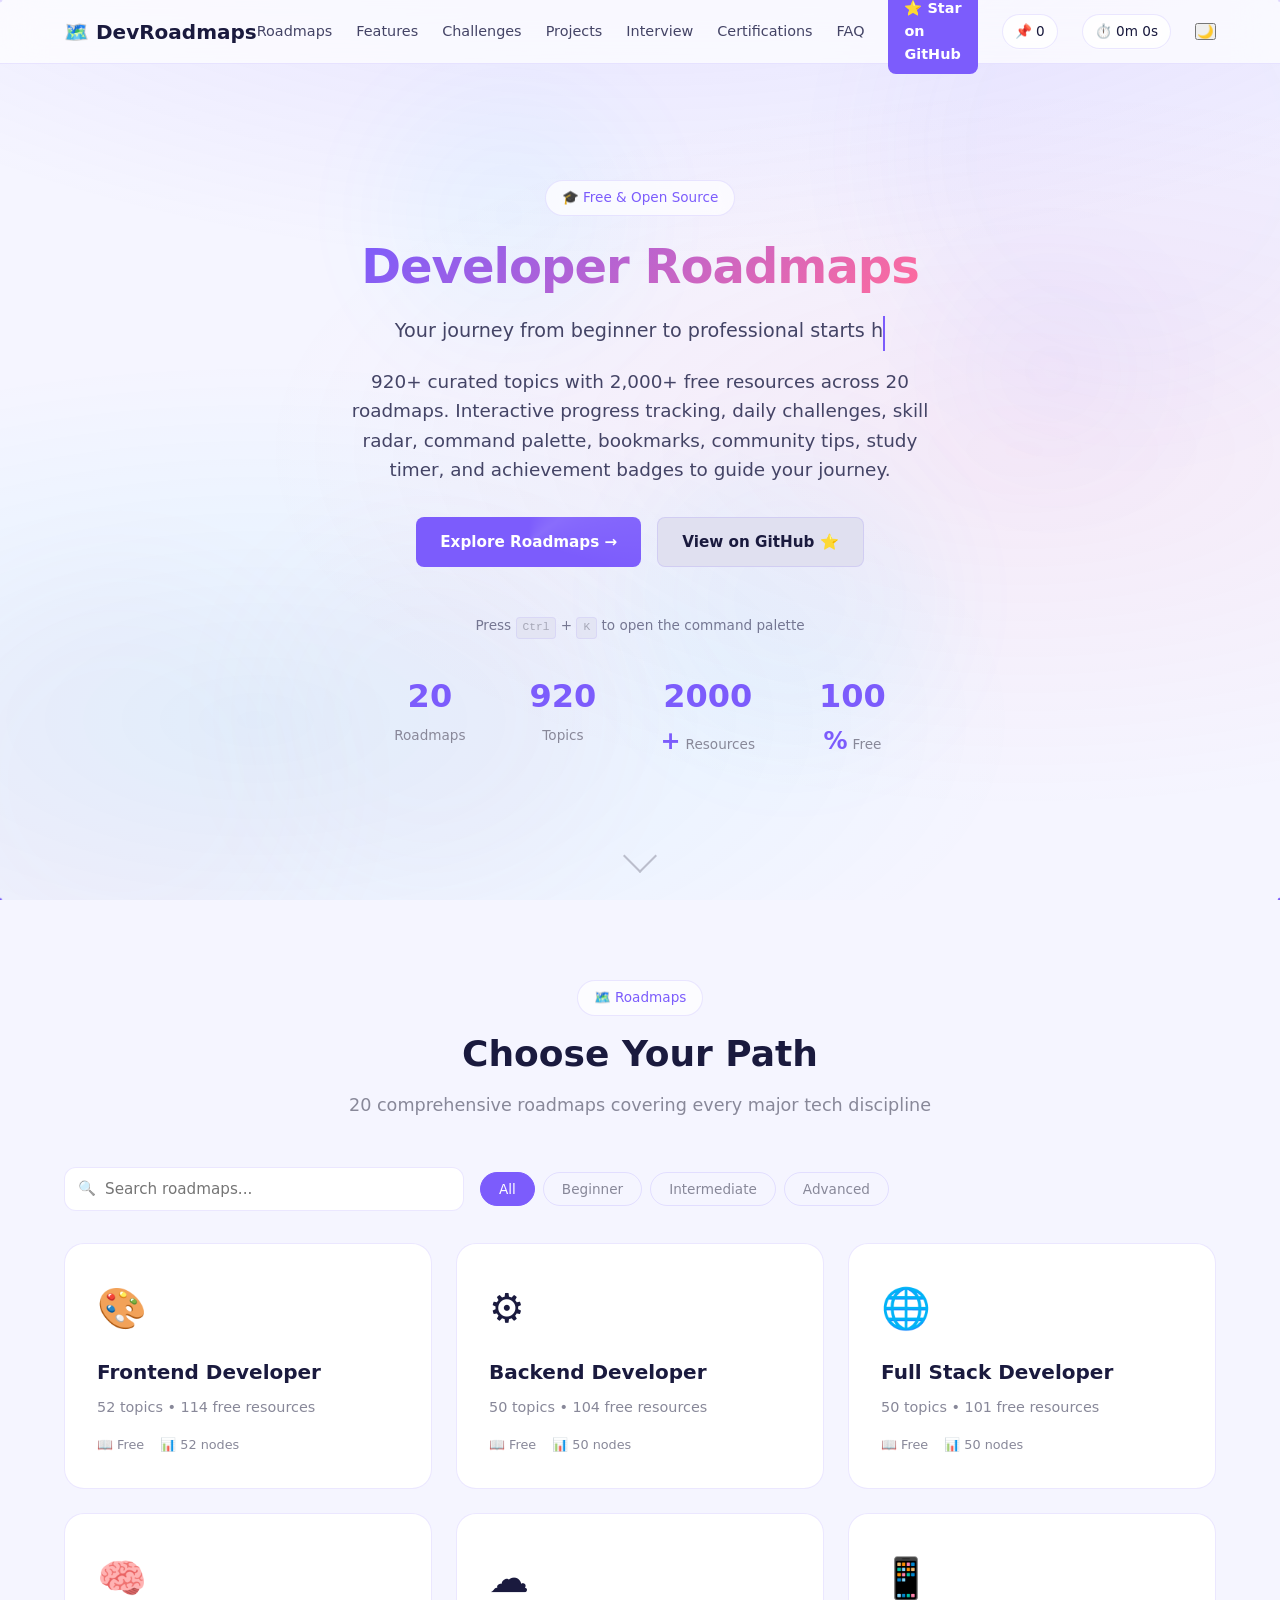
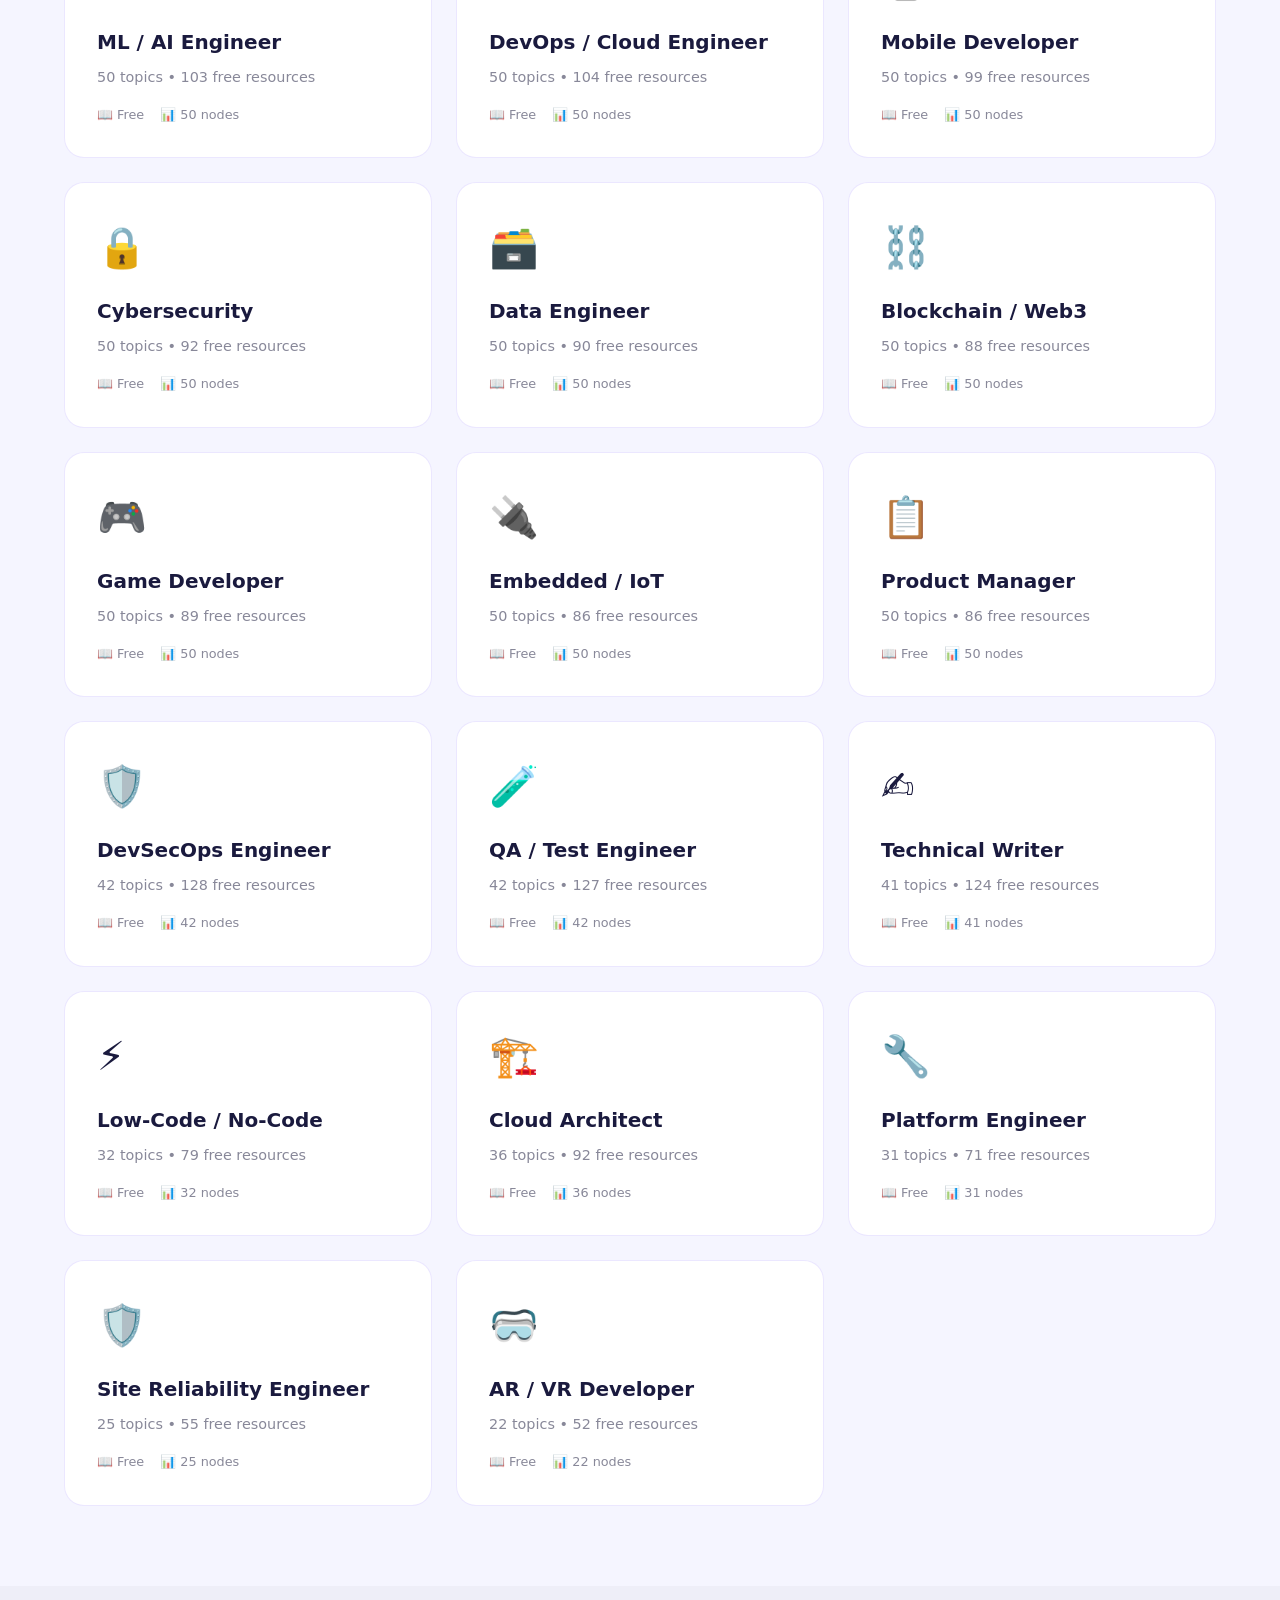
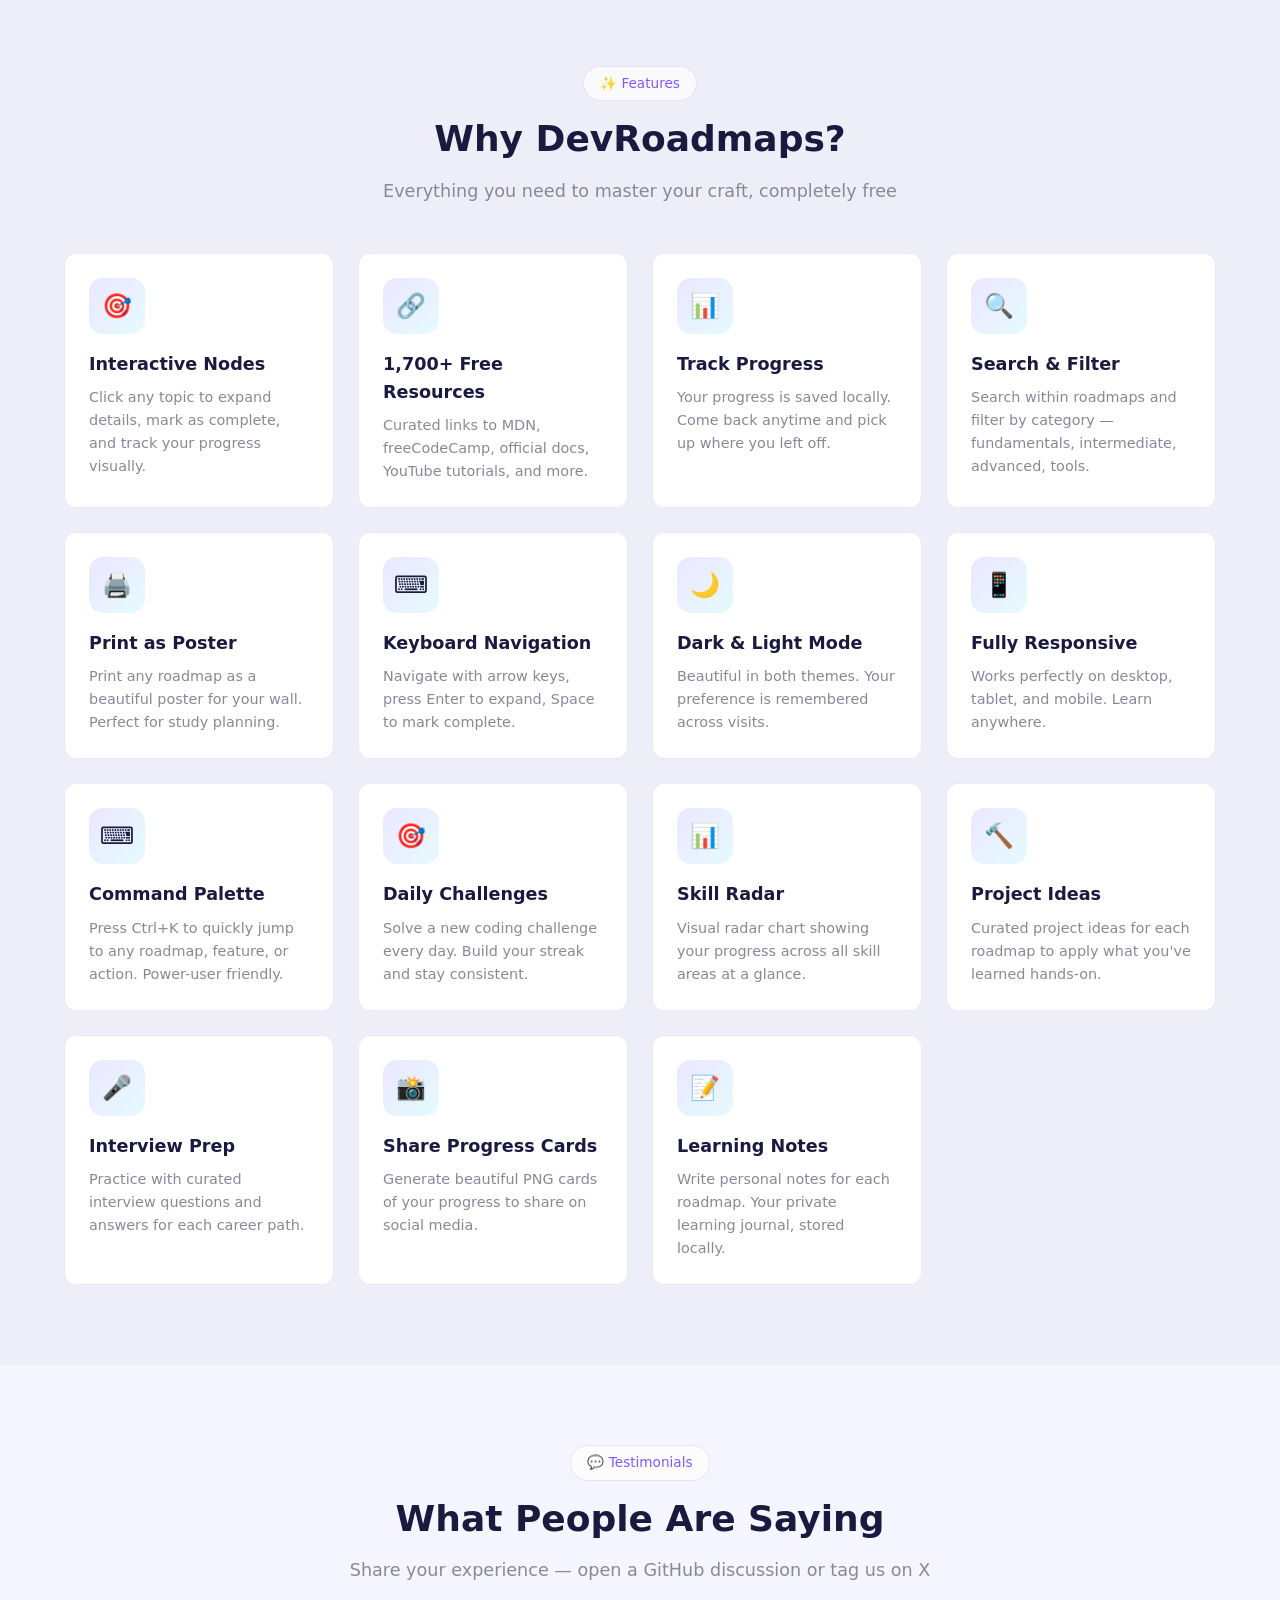
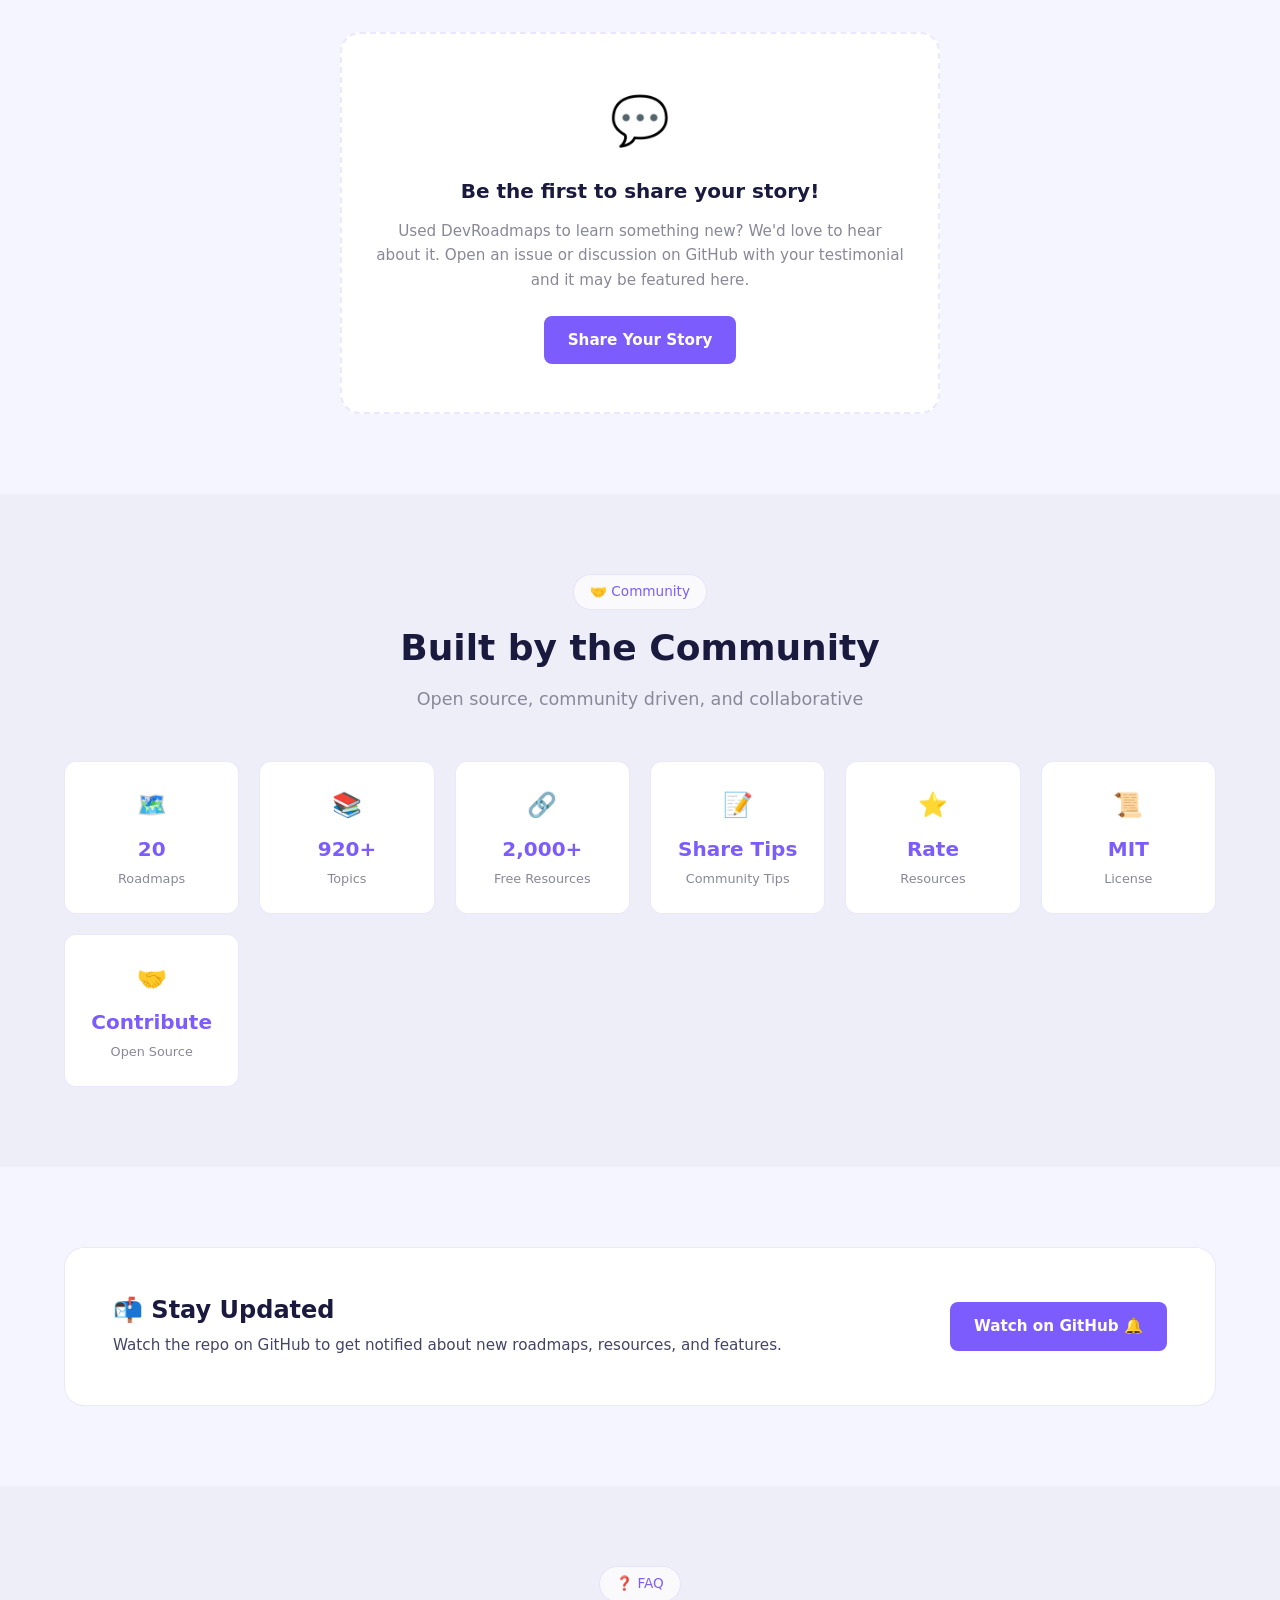
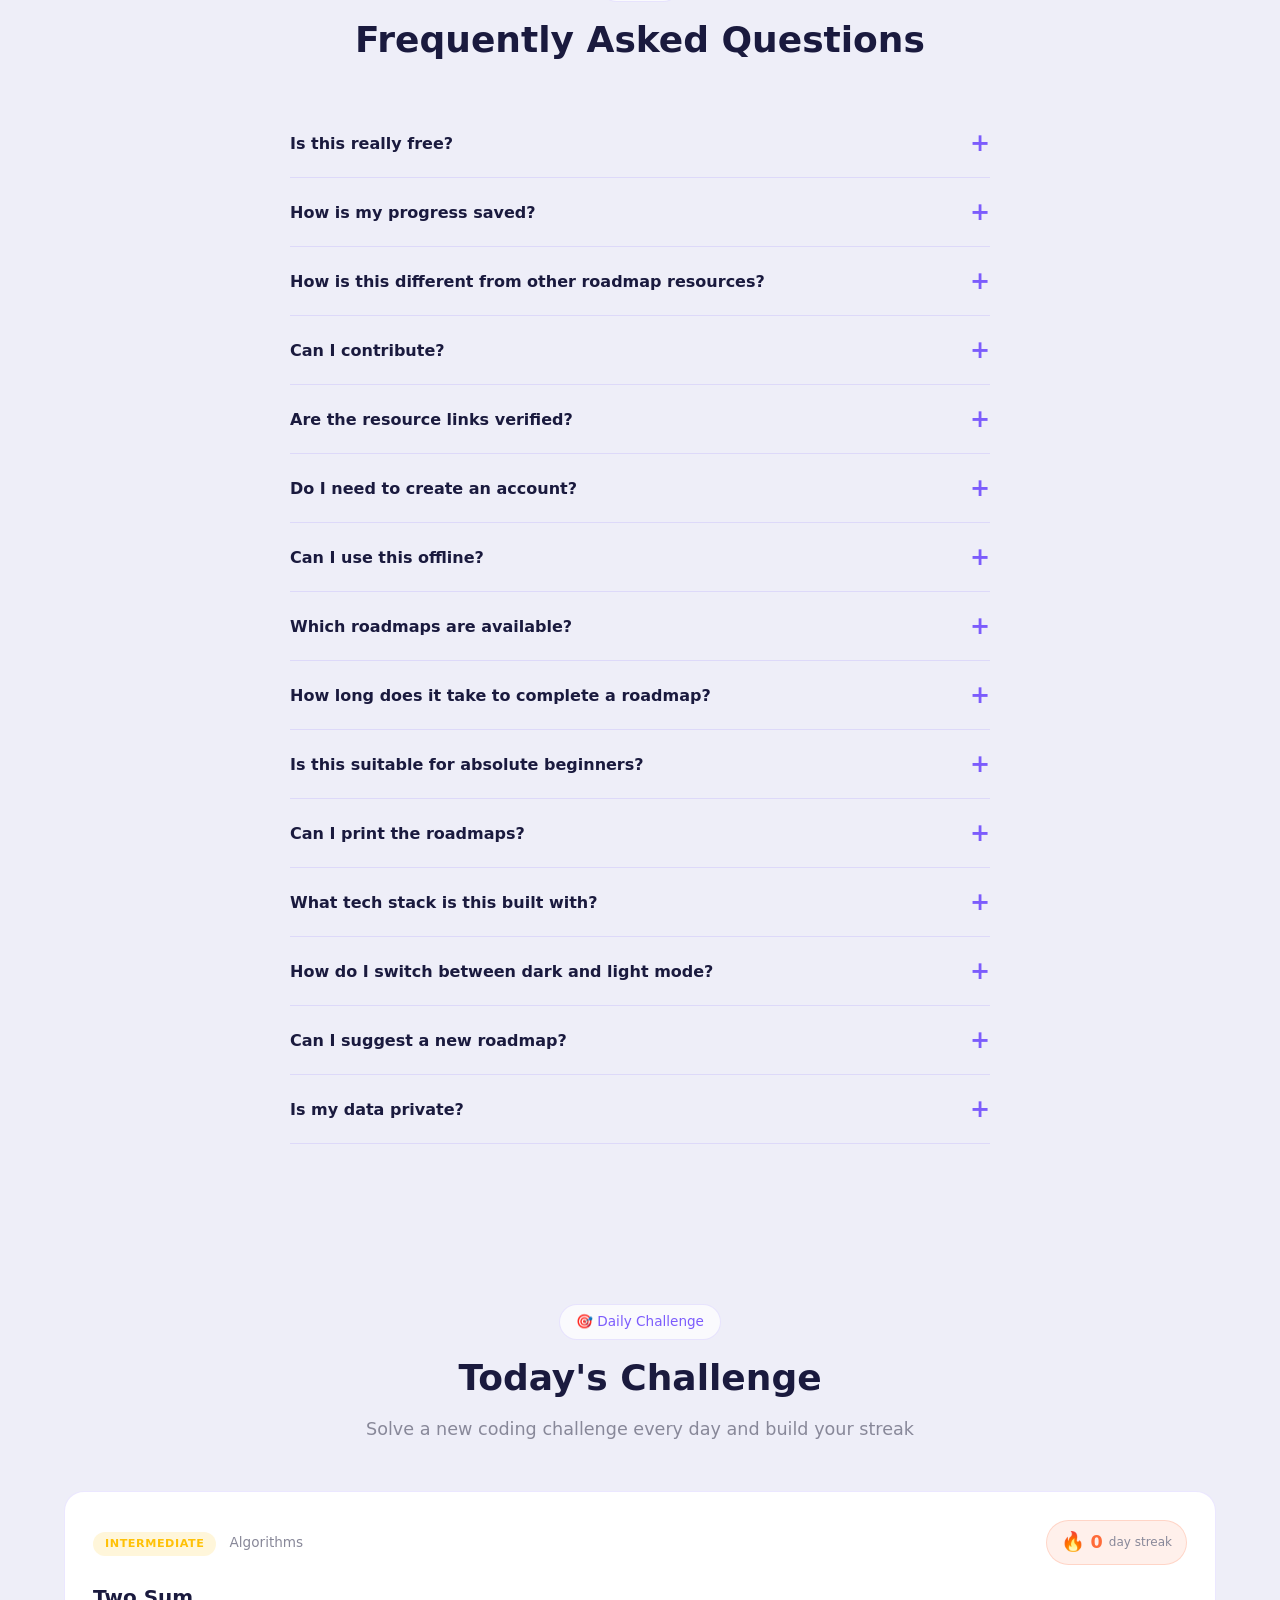
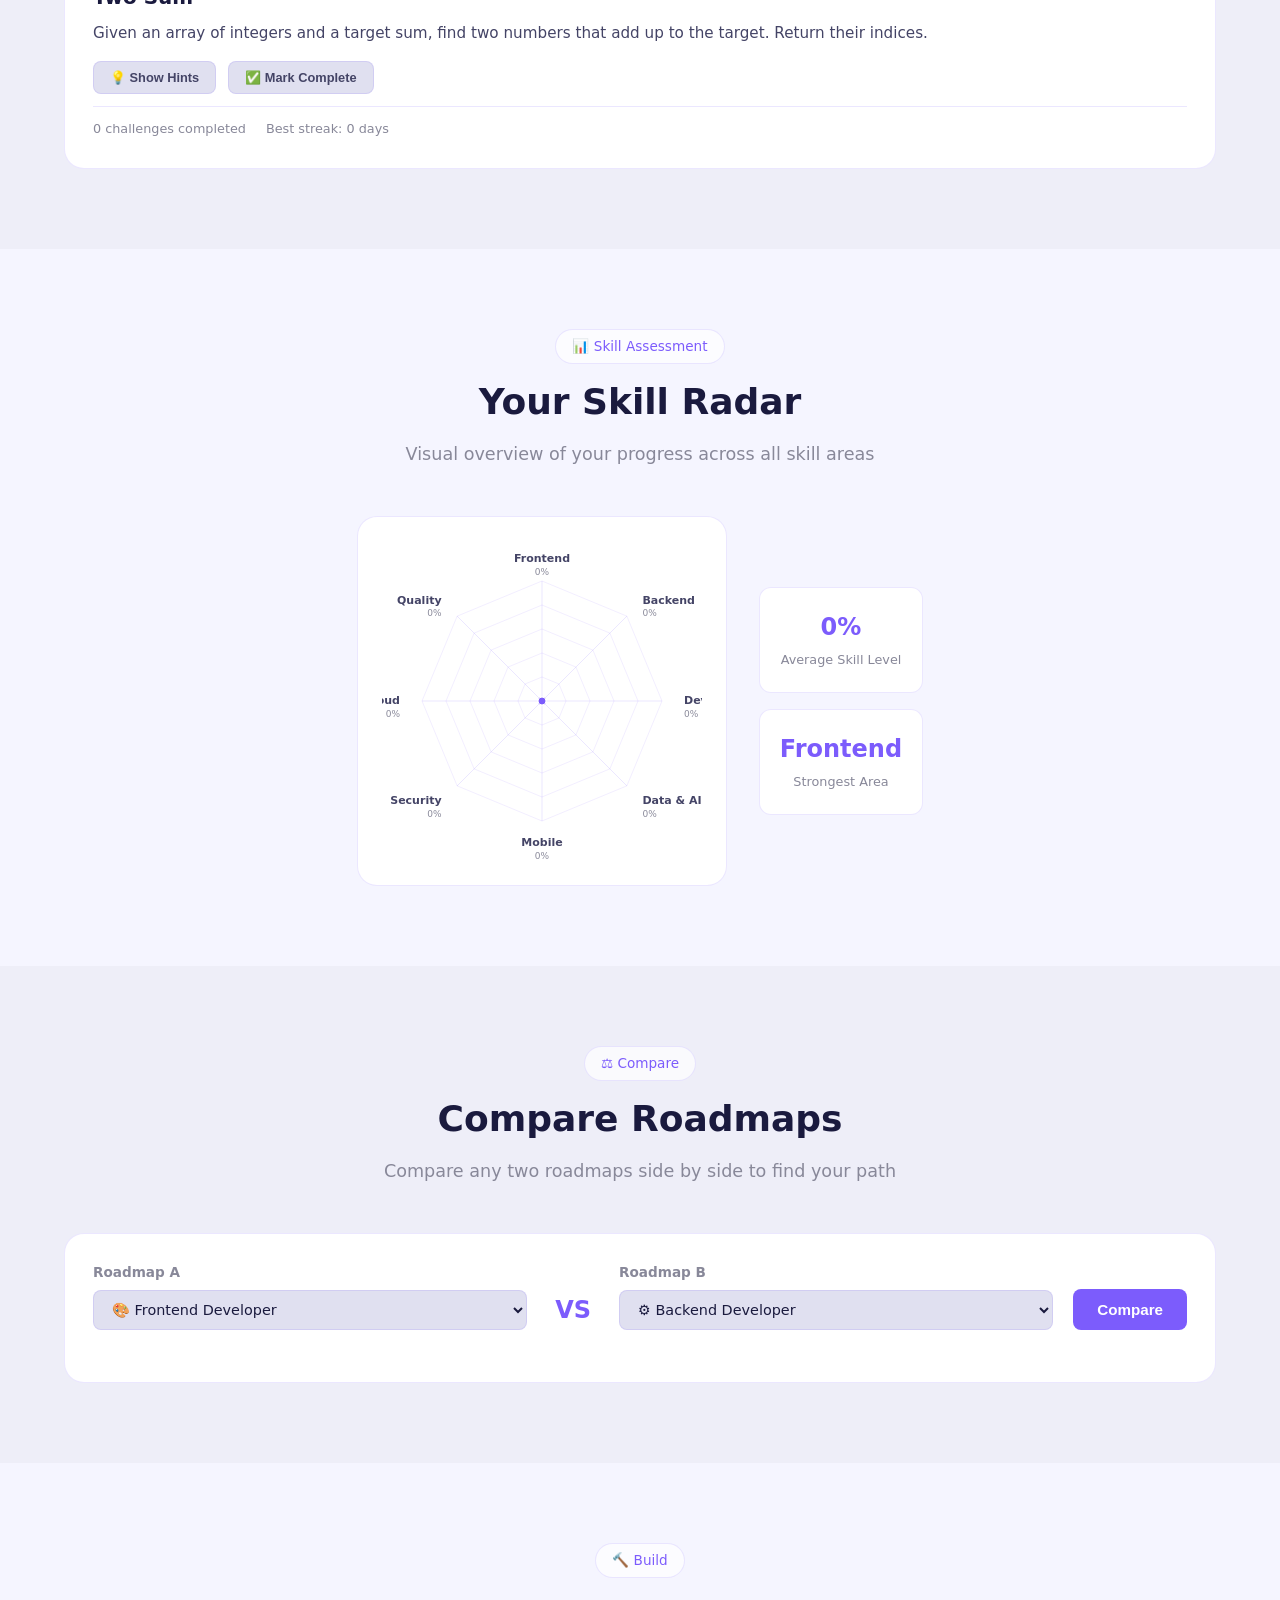
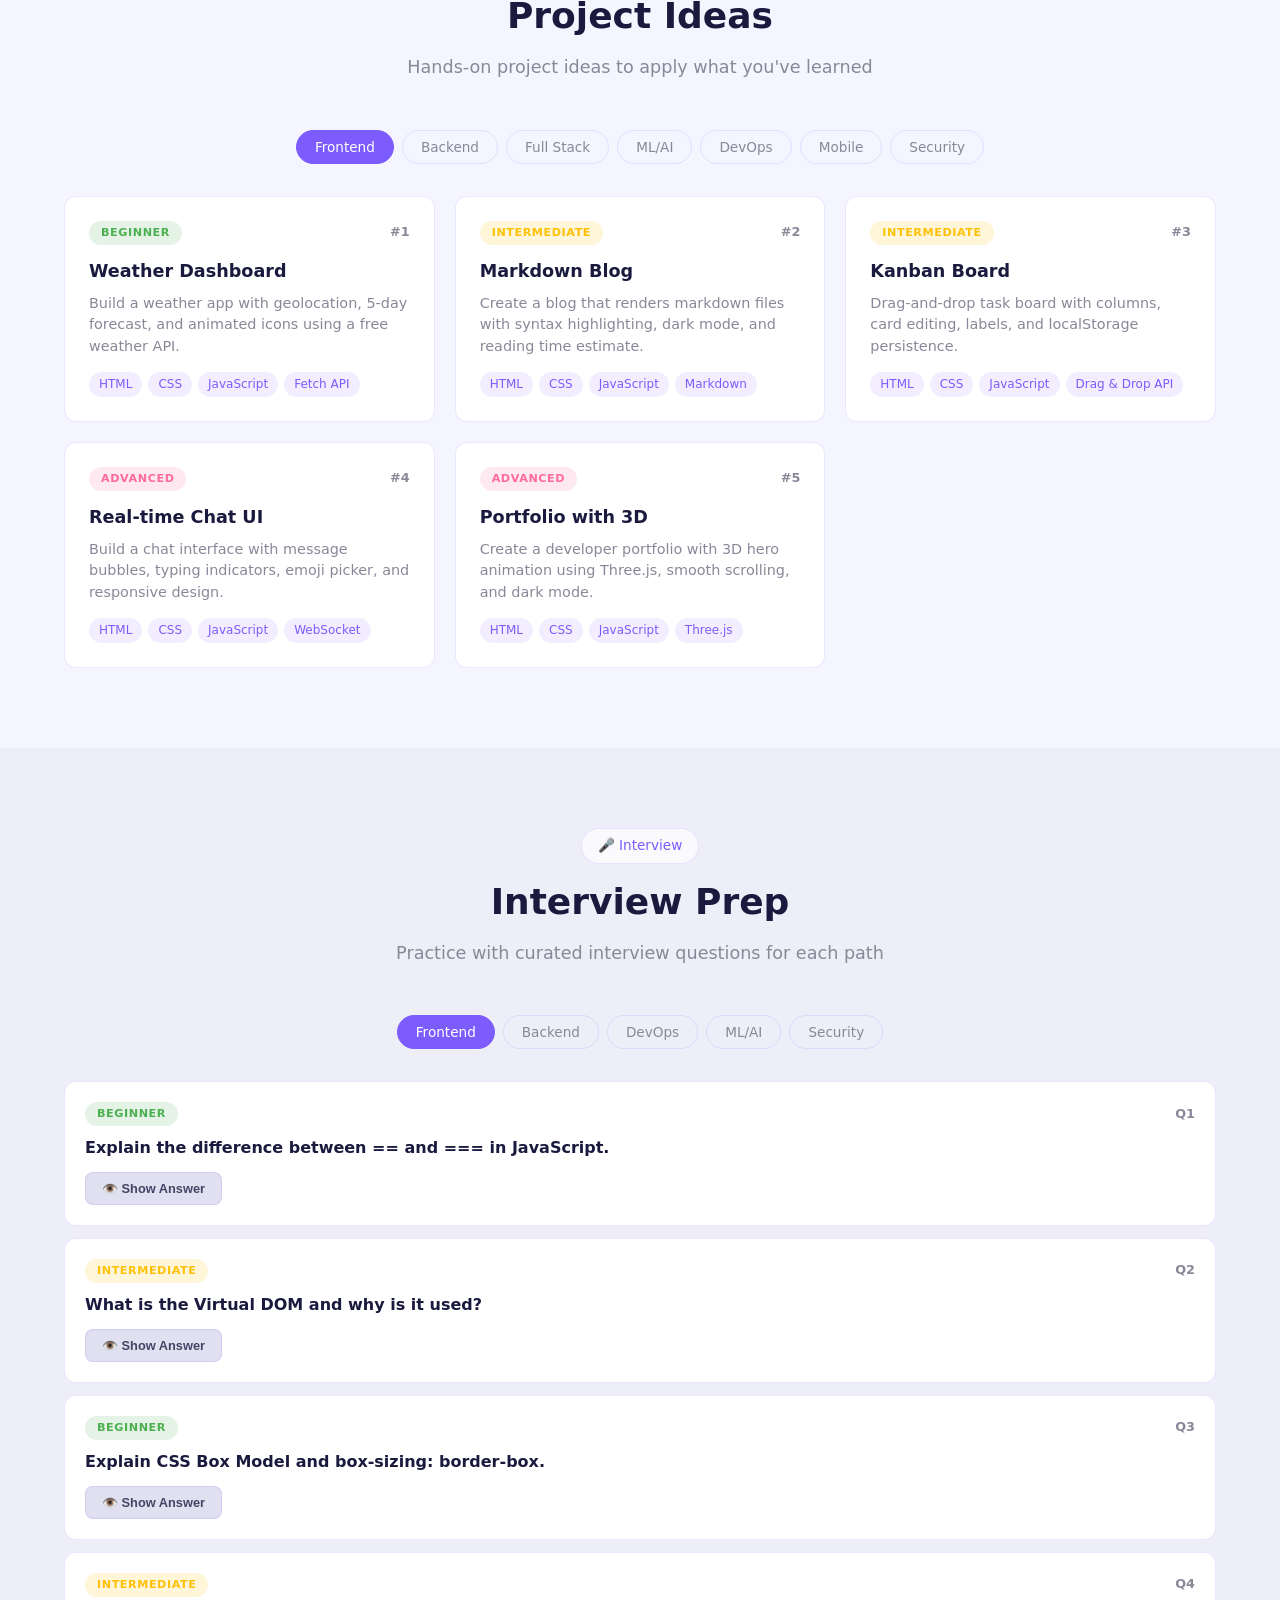
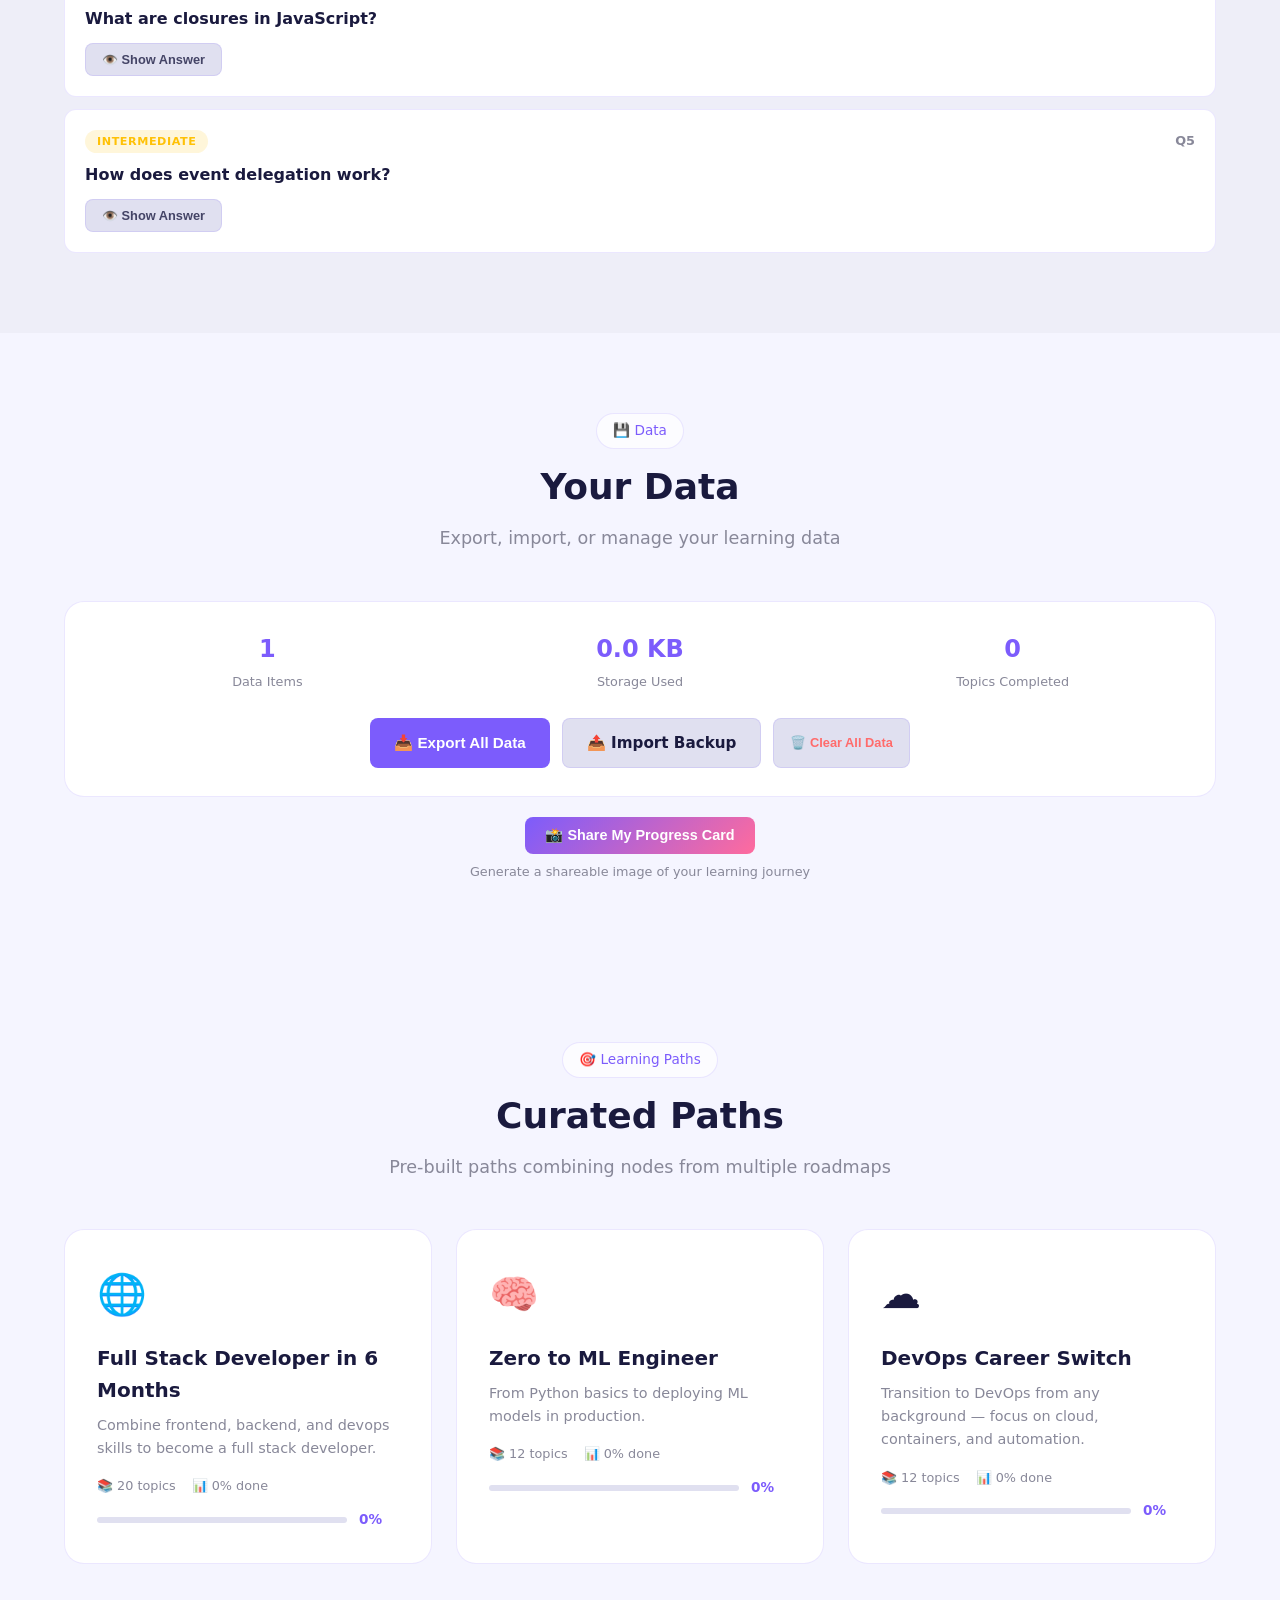
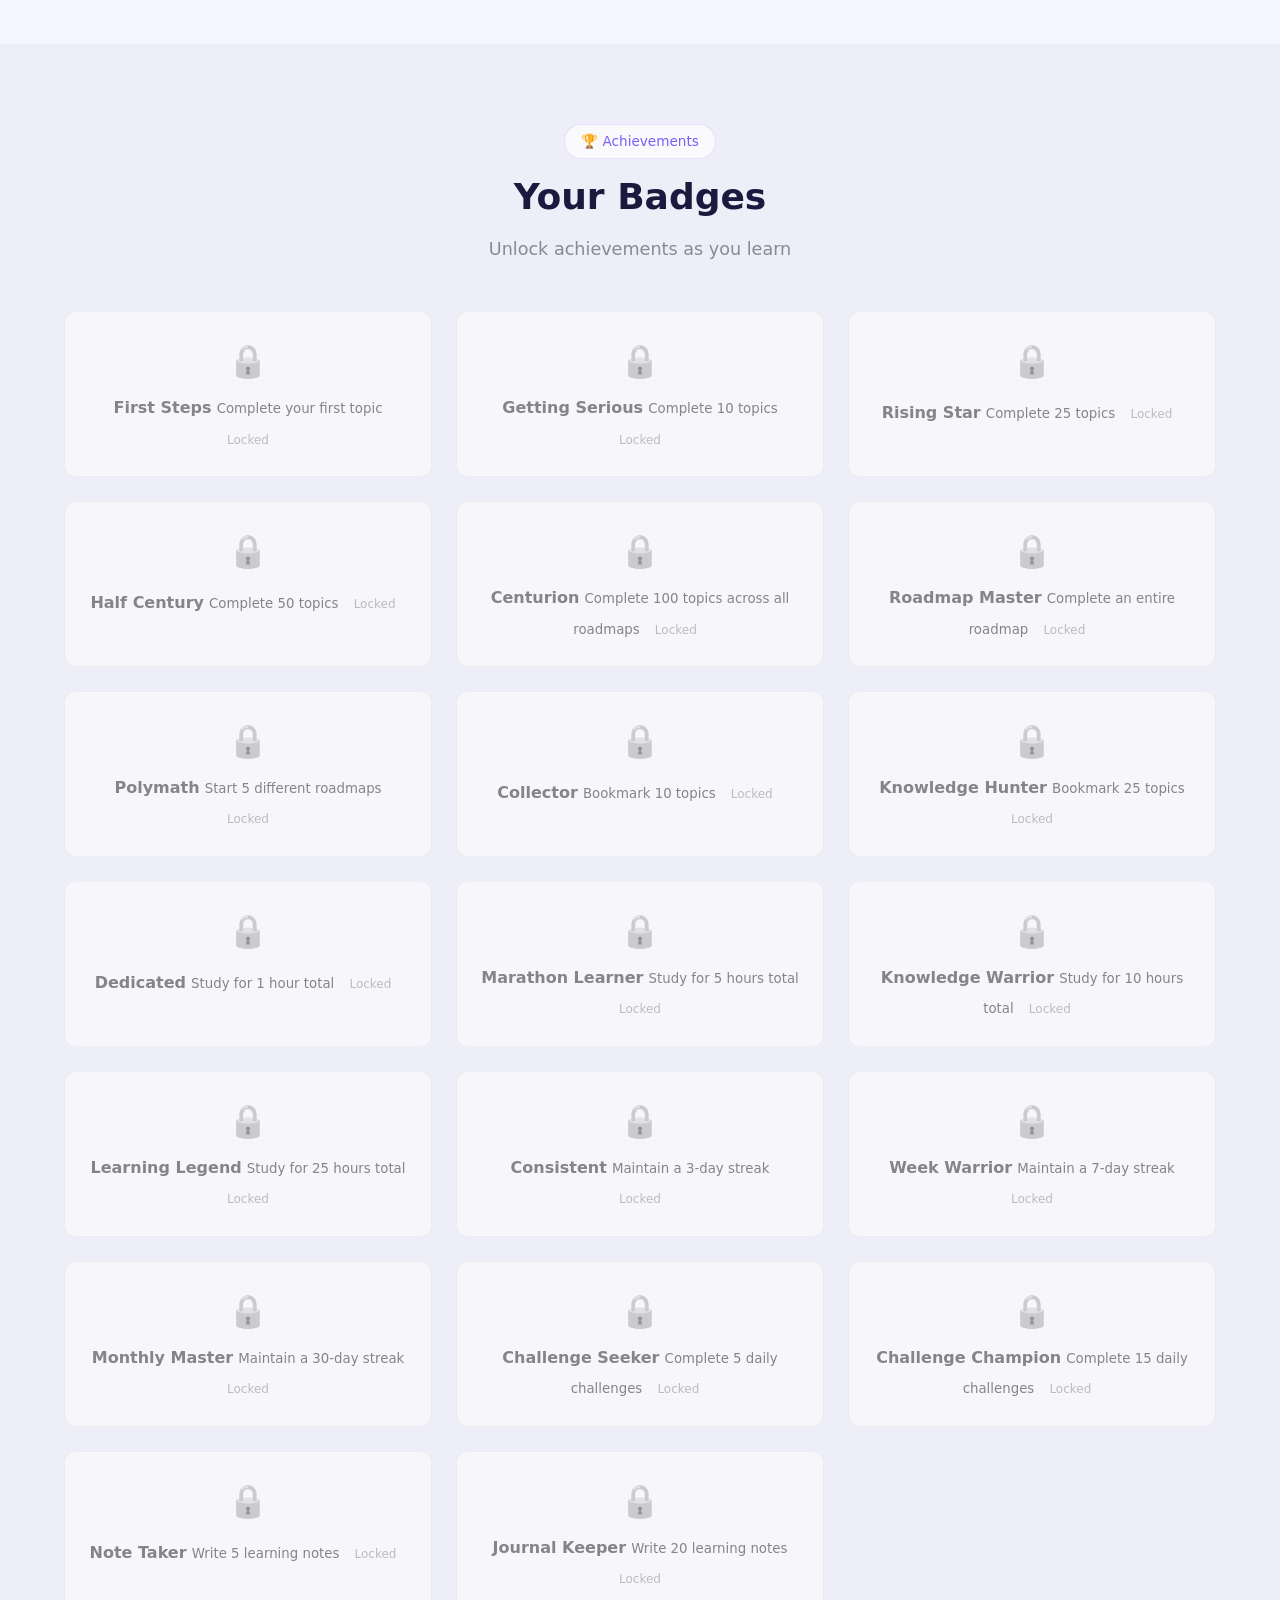
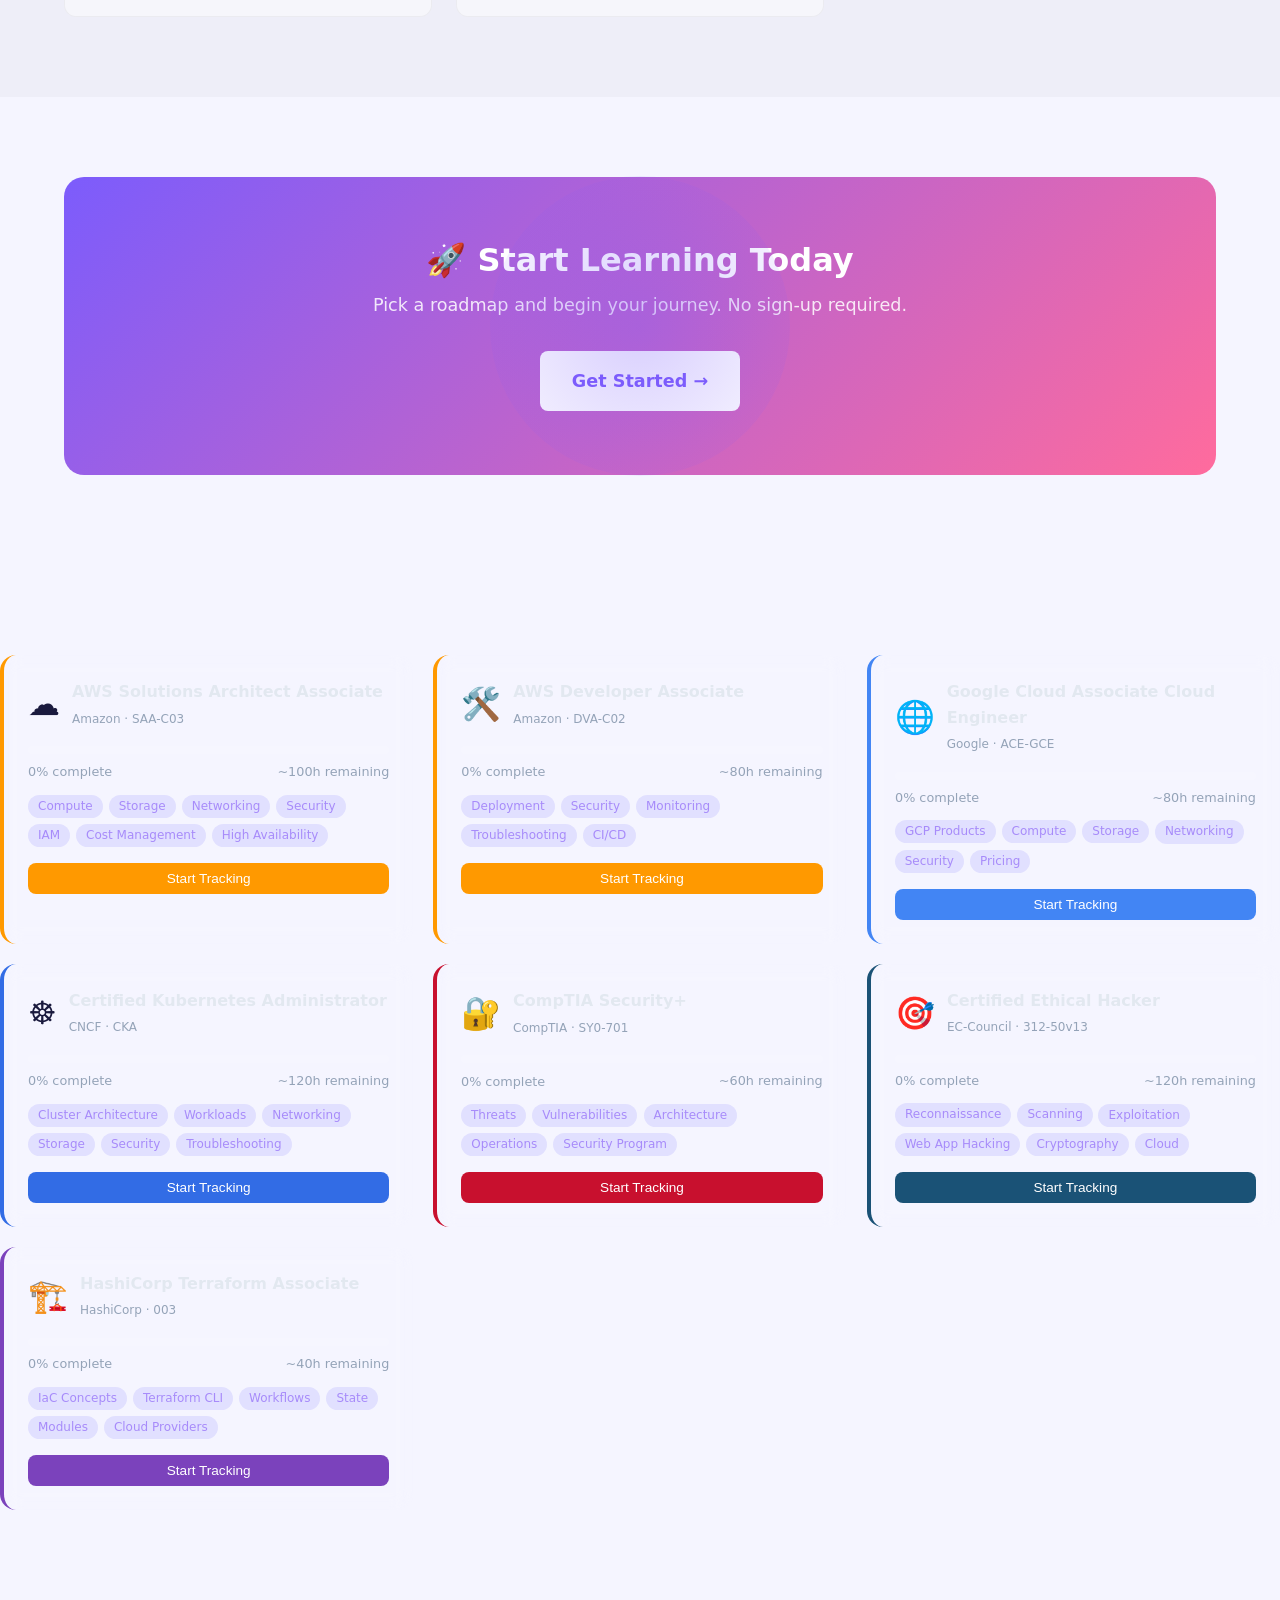
==== commit fd613a09: "feat: massive upgrades - 20 roadmaps, 920+ topics, 15 new features New Features: - Command palette (" ====
--- a/index.html
+++ b/index.html
@@ -4,36 +4,36 @@
     <meta charset="UTF-8" />
     <meta name="viewport" content="width=device-width, initial-scale=1.0" />
     <title>
-      DevRoadmaps — Free Developer Roadmaps with 795+ Topics | Learn
+      DevRoadmaps — Free Developer Roadmaps with 920+ Topics | Learn
       Programming, AI, DevOps & More
     </title>
     <meta
       name="description"
-      content="Free open-source developer roadmaps for 17 tech paths including Frontend, Backend, DevOps, AI/ML, Cybersecurity and more. 795 curated topics with 1700+ free resources."
+      content="Free open-source developer roadmaps for 20 tech paths including Frontend, Backend, DevOps, AI/ML, Cybersecurity, Platform Engineering, SRE and more. 920+ curated topics with 2000+ free resources."
     />
     <meta
       name="keywords"
-      content="developer roadmap, learn programming, frontend roadmap, backend roadmap, full stack roadmap, devops roadmap, AI ML roadmap, cybersecurity roadmap, free resources, open source"
+      content="developer roadmap, learn programming, frontend roadmap, backend roadmap, full stack roadmap, devops roadmap, AI ML roadmap, cybersecurity roadmap, platform engineering, SRE, AR VR, free resources, open source, interactive roadmaps"
     />
     <link rel="canonical" href="https://rudra496.github.io/devroadmaps/" />
     <meta
       property="og:title"
-      content="DevRoadmaps — Free Developer Roadmaps with 795+ Topics"
+      content="DevRoadmaps — Free Developer Roadmaps with 920+ Topics"
     />
     <meta
       property="og:description"
-      content="Free open-source developer roadmaps for 17 tech paths. 795 curated topics with 1700+ free resources."
+      content="Free open-source developer roadmaps for 20 tech paths. 920+ curated topics with 2000+ free resources."
     />
     <meta property="og:url" content="https://rudra496.github.io/devroadmaps/" />
     <meta property="og:type" content="website" />
     <meta name="twitter:card" content="summary_large_image" />
     <meta
       name="twitter:title"
-      content="DevRoadmaps — Free Developer Roadmaps with 795+ Topics"
+      content="DevRoadmaps — Free Developer Roadmaps with 920+ Topics"
     />
     <meta
       name="twitter:description"
-      content="Free open-source developer roadmaps for 17 tech paths. 795 curated topics with 1700+ free resources."
+      content="Free open-source developer roadmaps for 20 tech paths. 920+ curated topics with 2000+ free resources."
     />
     <meta name="twitter:creator" content="@rudra496" />
     <script type="application/ld+json">
@@ -42,12 +42,32 @@
         "@type": "WebSite",
         "name": "DevRoadmaps",
         "url": "https://rudra496.github.io/devroadmaps/",
-        "description": "Free open-source developer roadmaps for 17 tech paths including Frontend, Backend, DevOps, AI/ML, Cybersecurity and more. 795 curated topics with 1700+ free resources.",
+        "description": "Free open-source developer roadmaps for 20 tech paths including Frontend, Backend, DevOps, AI/ML, Cybersecurity, Platform Engineering, SRE and more. 920+ curated topics with 2000+ free resources.",
+        "author": {
+          "@type": "Person",
+          "name": "Rudra Sarker",
+          "url": "https://github.com/rudra496"
+        },
         "potentialAction": {
           "@type": "SearchAction",
           "target": "https://rudra496.github.io/devroadmaps/?q={search_term_string}",
           "query-input": "required name=search_term_string"
         }
+      }
+    </script>
+    <script type="application/ld+json">
+      {
+        "@context": "https://schema.org",
+        "@type": "EducationalOrganization",
+        "name": "DevRoadmaps",
+        "url": "https://rudra496.github.io/devroadmaps/",
+        "description": "Interactive developer roadmaps covering 20 tech paths with progress tracking, daily challenges, skill assessments, and interview prep.",
+        "offers": {
+          "@type": "Offer",
+          "price": "0",
+          "priceCurrency": "USD"
+        },
+        "numberOfCourses": "20"
       }
     </script>
 
@@ -97,18 +117,18 @@
           >🗺️ <span class="logo-text">DevRoadmaps</span></a
         >
         <div class="nav-links" id="navLinks">
-          <a href="#roadmaps" data-i18n="nav_roadmaps">Roadmaps</a>
-          <a href="#features" data-i18n="nav_features">Features</a>
-          <a href="#testimonials" data-i18n="nav_testimonials">Testimonials</a>
-          <a href="#certifications" data-i18n="nav_certifications">Certifications</a>
-          <a href="#community" data-i18n="nav_community">Community</a>
-          <a href="#faq" data-i18n="nav_faq">FAQ</a>
+          <a href="#roadmaps">Roadmaps</a>
+          <a href="#features">Features</a>
+          <a href="#daily-challenge-section">Challenges</a>
+          <a href="#projects-section">Projects</a>
+          <a href="#interview-section">Interview</a>
+          <a href="#certifications">Certifications</a>
+          <a href="#faq">FAQ</a>
           <a
             href="https://github.com/rudra496/devroadmaps"
             target="_blank"
             rel="noopener"
             class="nav-cta"
-            data-i18n="nav_star_github"
             >⭐ Star on GitHub</a
           >
           <span class="nav-badge" id="bookmarkToggle" title="Bookmarks"
@@ -117,7 +137,6 @@
           <span class="nav-badge" title="Total Study Time"
             >⏱️ <span class="total-study-time">0m 0s</span></span
           >
-          <div id="langSelectorNav"></div>
           <button
             id="theme-toggle"
             type="button"
@@ -137,49 +156,50 @@
     <header class="hero" id="hero">
       <div class="hero-bg-mesh" aria-hidden="true"></div>
       <div class="hero-content">
-        <div class="hero-badge animate-on-scroll" data-i18n="hero_badge">🎓 Free & Open Source</div>
+        <div class="hero-badge animate-on-scroll">🎓 Free & Open Source</div>
         <h1 class="hero-title animate-on-scroll">
-          <span class="gradient-text" data-i18n="hero_title">Developer Roadmaps</span>
+          <span class="gradient-text">Developer Roadmaps</span>
         </h1>
         <p class="hero-typing animate-on-scroll" id="typingTarget"></p>
-        <p class="hero-desc animate-on-scroll" data-i18n="hero_desc">
-          795 curated topics with 1,700+ free resources across 17 roadmaps.
-          Interactive progress tracking, bookmarks, community tips, resource
-          ratings, study timer, and achievement badges to guide your journey.
+        <p class="hero-desc animate-on-scroll">
+          920+ curated topics with 2,000+ free resources across 20 roadmaps.
+          Interactive progress tracking, daily challenges, skill radar, command palette, bookmarks, community tips, study timer, and achievement badges to guide your journey.
         </p>
         <div class="hero-buttons animate-on-scroll">
-          <a href="#roadmaps" class="btn btn-primary btn-glow" data-i18n="hero_btn_explore"
+          <a href="#roadmaps" class="btn btn-primary btn-glow"
             >Explore Roadmaps →</a
           >
           <a
             href="https://github.com/rudra496/devroadmaps"
             target="_blank"
             class="btn btn-secondary"
-            data-i18n="hero_btn_github"
             >View on GitHub ⭐</a
           >
         </div>
+        <p class="hero-desc animate-on-scroll" style="font-size: 0.85rem; opacity: 0.7; margin-top: 12px;">
+          Press <span class="kbd">Ctrl</span> + <span class="kbd">K</span> to open the command palette
+        </p>
         <div class="hero-stats animate-on-scroll">
           <div class="stat-item">
-            <span class="stat-number" data-target="17">0</span>
-            <span class="stat-label" data-i18n="stats_roadmaps">Roadmaps</span>
+            <span class="stat-number" data-target="20">0</span>
+            <span class="stat-label">Roadmaps</span>
           </div>
           <div class="stat-divider"></div>
           <div class="stat-item">
-            <span class="stat-number" data-target="795">0</span>
-            <span class="stat-label" data-i18n="stats_topics">Topics</span>
+            <span class="stat-number" data-target="920">0</span>
+            <span class="stat-label">Topics</span>
           </div>
           <div class="stat-divider"></div>
           <div class="stat-item">
-            <span class="stat-number" data-target="1700">0</span
+            <span class="stat-number" data-target="2000">0</span
             ><span class="stat-suffix">+</span>
-            <span class="stat-label" data-i18n="stats_resources">Resources</span>
+            <span class="stat-label">Resources</span>
           </div>
           <div class="stat-divider"></div>
           <div class="stat-item">
             <span class="stat-number" data-target="100">0</span
             ><span class="stat-suffix">%</span>
-            <span class="stat-label" data-i18n="stats_free">Free</span>
+            <span class="stat-label">Free</span>
           </div>
         </div>
       </div>
@@ -192,10 +212,10 @@
     <section class="section" id="roadmaps">
       <div class="container">
         <div class="section-header animate-on-scroll">
-          <span class="section-tag" data-i18n="section_roadmaps_tag">🗺️ Roadmaps</span>
-          <h2 class="section-title" data-i18n="section_roadmaps_title">Choose Your Path</h2>
-          <p class="section-subtitle" data-i18n="section_roadmaps_subtitle">
-            17 comprehensive roadmaps covering every major tech discipline
+          <span class="section-tag">🗺️ Roadmaps</span>
+          <h2 class="section-title">Choose Your Path</h2>
+          <p class="section-subtitle">
+            20 comprehensive roadmaps covering every major tech discipline
           </p>
         </div>
         <!-- Search & Filter -->
@@ -207,14 +227,13 @@
               id="roadmapSearch"
               placeholder="Search roadmaps..."
               autocomplete="off"
-              data-i18n-placeholder="search_roadmaps_placeholder"
             />
           </div>
           <div class="filter-pills" id="difficultyFilters">
-            <button class="pill active" data-diff="all" data-i18n="filter_all">All</button>
-            <button class="pill" data-diff="beginner" data-i18n="filter_beginner">Beginner</button>
-            <button class="pill" data-diff="intermediate" data-i18n="filter_intermediate">Intermediate</button>
-            <button class="pill" data-diff="advanced" data-i18n="filter_advanced">Advanced</button>
+            <button class="pill active" data-diff="all">All</button>
+            <button class="pill" data-diff="beginner">Beginner</button>
+            <button class="pill" data-diff="intermediate">Intermediate</button>
+            <button class="pill" data-diff="advanced">Advanced</button>
           </div>
         </div>
         <div class="roadmaps-grid" id="roadmapsGrid">
@@ -227,9 +246,9 @@
     <section class="section section-alt" id="features">
       <div class="container">
         <div class="section-header animate-on-scroll">
-          <span class="section-tag" data-i18n="section_features_tag">✨ Features</span>
-          <h2 class="section-title" data-i18n="section_features_title">Why DevRoadmaps?</h2>
-          <p class="section-subtitle" data-i18n="section_features_subtitle">
+          <span class="section-tag">✨ Features</span>
+          <h2 class="section-title">Why DevRoadmaps?</h2>
+          <p class="section-subtitle">
             Everything you need to master your craft, completely free
           </p>
         </div>
@@ -311,6 +330,69 @@
             <h3>Fully Responsive</h3>
             <p>
               Works perfectly on desktop, tablet, and mobile. Learn anywhere.
+            </p>
+          </div>
+          <div class="feature-card animate-on-scroll">
+            <div class="feature-icon-wrap">
+              <span>⌨️</span>
+            </div>
+            <h3>Command Palette</h3>
+            <p>
+              Press Ctrl+K to quickly jump to any roadmap, feature, or action. Power-user friendly.
+            </p>
+          </div>
+          <div class="feature-card animate-on-scroll">
+            <div class="feature-icon-wrap">
+              <span>🎯</span>
+            </div>
+            <h3>Daily Challenges</h3>
+            <p>
+              Solve a new coding challenge every day. Build your streak and stay consistent.
+            </p>
+          </div>
+          <div class="feature-card animate-on-scroll">
+            <div class="feature-icon-wrap">
+              <span>📊</span>
+            </div>
+            <h3>Skill Radar</h3>
+            <p>
+              Visual radar chart showing your progress across all skill areas at a glance.
+            </p>
+          </div>
+          <div class="feature-card animate-on-scroll">
+            <div class="feature-icon-wrap">
+              <span>🔨</span>
+            </div>
+            <h3>Project Ideas</h3>
+            <p>
+              Curated project ideas for each roadmap to apply what you've learned hands-on.
+            </p>
+          </div>
+          <div class="feature-card animate-on-scroll">
+            <div class="feature-icon-wrap">
+              <span>🎤</span>
+            </div>
+            <h3>Interview Prep</h3>
+            <p>
+              Practice with curated interview questions and answers for each career path.
+            </p>
+          </div>
+          <div class="feature-card animate-on-scroll">
+            <div class="feature-icon-wrap">
+              <span>📸</span>
+            </div>
+            <h3>Share Progress Cards</h3>
+            <p>
+              Generate beautiful PNG cards of your progress to share on social media.
+            </p>
+          </div>
+          <div class="feature-card animate-on-scroll">
+            <div class="feature-icon-wrap">
+              <span>📝</span>
+            </div>
+            <h3>Learning Notes</h3>
+            <p>
+              Write personal notes for each roadmap. Your private learning journal, stored locally.
             </p>
           </div>
         </div>
@@ -360,17 +442,17 @@
         <div class="community-grid animate-on-scroll">
           <div class="community-stat">
             <div class="community-icon">🗺️</div>
-            <div class="community-number">17</div>
+            <div class="community-number">20</div>
             <div class="community-label">Roadmaps</div>
           </div>
           <div class="community-stat">
             <div class="community-icon">📚</div>
-            <div class="community-number">795</div>
+            <div class="community-number">920+</div>
             <div class="community-label">Topics</div>
           </div>
           <div class="community-stat">
             <div class="community-icon">🔗</div>
-            <div class="community-number">1,700+</div>
+            <div class="community-number">2,000+</div>
             <div class="community-label">Free Resources</div>
           </div>
           <div class="community-stat">
@@ -462,8 +544,9 @@
             </button>
             <div class="faq-answer">
               <p>
-                We offer 17 complete roadmaps with 795 nodes, community tips,
-                resource ratings, resource type filtering, interactive progress
+                We offer 20 complete roadmaps with 920+ topics, community tips,
+                resource ratings, resource type filtering, daily challenges, skill radar,
+                project ideas, interview prep, interactive progress
                 tracking, search/filter, print-as-poster, keyboard navigation,
                 and everything is free and open-source with zero dependencies.
               </p>
@@ -525,7 +608,8 @@
                 Frontend, Backend, Full Stack, ML/AI, DevOps/Cloud, Mobile,
                 Cybersecurity, Data Engineering, Blockchain/Web3, Game Dev,
                 Embedded/IoT, Product Management, DevSecOps, QA Engineer,
-                Technical Writer, Low-Code/No-Code, and Cloud Architect.
+                Technical Writer, Low-Code/No-Code, Cloud Architect,
+                Platform Engineer, Site Reliability Engineer, and AR/VR Developer.
               </p>
             </div>
           </div>
@@ -612,6 +696,116 @@
               </p>
             </div>
           </div>
+        </div>
+      </div>
+    </section>
+
+    <!-- Daily Challenge -->
+    <section class="section section-alt" id="daily-challenge-section">
+      <div class="container">
+        <div class="section-header animate-on-scroll">
+          <span class="section-tag">🎯 Daily Challenge</span>
+          <h2 class="section-title">Today's Challenge</h2>
+          <p class="section-subtitle">
+            Solve a new coding challenge every day and build your streak
+          </p>
+        </div>
+        <div id="daily-challenge" class="animate-on-scroll"></div>
+      </div>
+    </section>
+
+    <!-- Skill Radar -->
+    <section class="section" id="skill-radar-section">
+      <div class="container">
+        <div class="section-header animate-on-scroll">
+          <span class="section-tag">📊 Skill Assessment</span>
+          <h2 class="section-title">Your Skill Radar</h2>
+          <p class="section-subtitle">
+            Visual overview of your progress across all skill areas
+          </p>
+        </div>
+        <div id="skill-radar" class="animate-on-scroll"></div>
+      </div>
+    </section>
+
+    <!-- Compare Roadmaps -->
+    <section class="section section-alt" id="compare-section">
+      <div class="container">
+        <div class="section-header animate-on-scroll">
+          <span class="section-tag">⚖️ Compare</span>
+          <h2 class="section-title">Compare Roadmaps</h2>
+          <p class="section-subtitle">
+            Compare any two roadmaps side by side to find your path
+          </p>
+        </div>
+        <div id="comparison-tool" class="animate-on-scroll"></div>
+      </div>
+    </section>
+
+    <!-- Project Ideas -->
+    <section class="section" id="projects-section">
+      <div class="container">
+        <div class="section-header animate-on-scroll">
+          <span class="section-tag">🔨 Build</span>
+          <h2 class="section-title">Project Ideas</h2>
+          <p class="section-subtitle">
+            Hands-on project ideas to apply what you've learned
+          </p>
+        </div>
+        <div class="roadmap-filters animate-on-scroll" style="justify-content: center;">
+          <div class="filter-pills" id="projectRoadmapFilter">
+            <button class="pill active" data-project="frontend">Frontend</button>
+            <button class="pill" data-project="backend">Backend</button>
+            <button class="pill" data-project="fullstack">Full Stack</button>
+            <button class="pill" data-project="ml-ai">ML/AI</button>
+            <button class="pill" data-project="devops">DevOps</button>
+            <button class="pill" data-project="mobile">Mobile</button>
+            <button class="pill" data-project="cybersecurity">Security</button>
+          </div>
+        </div>
+        <div id="project-ideas" class="animate-on-scroll"></div>
+      </div>
+    </section>
+
+    <!-- Interview Prep -->
+    <section class="section section-alt" id="interview-section">
+      <div class="container">
+        <div class="section-header animate-on-scroll">
+          <span class="section-tag">🎤 Interview</span>
+          <h2 class="section-title">Interview Prep</h2>
+          <p class="section-subtitle">
+            Practice with curated interview questions for each path
+          </p>
+        </div>
+        <div class="roadmap-filters animate-on-scroll" style="justify-content: center;">
+          <div class="filter-pills" id="interviewRoadmapFilter">
+            <button class="pill active" data-interview="frontend">Frontend</button>
+            <button class="pill" data-interview="backend">Backend</button>
+            <button class="pill" data-interview="devops">DevOps</button>
+            <button class="pill" data-interview="ml-ai">ML/AI</button>
+            <button class="pill" data-interview="cybersecurity">Security</button>
+          </div>
+        </div>
+        <div id="interview-prep" class="animate-on-scroll"></div>
+      </div>
+    </section>
+
+    <!-- Data Management -->
+    <section class="section" id="data-section">
+      <div class="container">
+        <div class="section-header animate-on-scroll">
+          <span class="section-tag">💾 Data</span>
+          <h2 class="section-title">Your Data</h2>
+          <p class="section-subtitle">
+            Export, import, or manage your learning data
+          </p>
+        </div>
+        <div id="data-management" class="animate-on-scroll"></div>
+        <div style="text-align: center; margin-top: 20px;" class="animate-on-scroll">
+          <button class="share-progress-btn" onclick="shareOverallProgress()">📸 Share My Progress Card</button>
+          <p style="font-size: 0.8rem; color: var(--text-muted); margin-top: 8px;">
+            Generate a shareable image of your learning journey
+          </p>
         </div>
       </div>
     </section>
@@ -774,6 +968,9 @@
             <a href="roadmap.html?roadmap=technical-writer">Technical Writer</a>
             <a href="roadmap.html?roadmap=low-code-no-code">Low-Code/No-Code</a>
             <a href="roadmap.html?roadmap=cloud-architect">Cloud Architect</a>
+            <a href="roadmap.html?roadmap=platform-engineer">Platform Engineer</a>
+            <a href="roadmap.html?roadmap=sre">SRE</a>
+            <a href="roadmap.html?roadmap=ar-vr">AR/VR Developer</a>
           </div>
           <div class="footer-col">
             <h4>Project</h4>
@@ -798,27 +995,54 @@
 
     <!-- Theme Toggle -->
 
-    <script src="js/i18n.js"></script>
     <script src="js/main.js"></script>
     <script src="js/community.js"></script>
     <script src="js/learning-paths.js"></script>
     <script src="js/timer.js"></script>
     <script src="js/certifications.js"></script>
     <script src="js/community-forum.js"></script>
+    <script src="js/share-card.js"></script>
+    <script src="js/command-palette.js"></script>
+    <script src="js/daily-challenge.js"></script>
+    <script src="js/notes.js"></script>
+    <script src="js/comparison.js"></script>
+    <script src="js/project-ideas.js"></script>
+    <script src="js/interview-prep.js"></script>
+    <script src="js/data-export.js"></script>
+    <script src="js/skill-radar.js"></script>
 
     <script>
       document.addEventListener("DOMContentLoaded", () => {
-        // Inject language selector into navbar
-        const langNav = document.getElementById("langSelectorNav");
-        if (langNav) langNav.appendChild(I18n.buildSelector());
-
-        I18n.init();
-
         initLearningPaths();
         initBookmarkPanel();
         initTimerWidget();
         updateBookmarkCounters();
         initAchievements();
+        initCommandPalette();
+        renderDailyChallenge('daily-challenge');
+        renderSkillRadar('skill-radar');
+        renderComparisonTool('comparison-tool');
+        renderProjectIdeas('project-ideas', 'frontend');
+        renderInterviewPrep('interview-prep', 'frontend');
+        renderDataManagement('data-management');
+
+        // Project ideas filter pills
+        document.querySelectorAll('#projectRoadmapFilter .pill').forEach(btn => {
+          btn.addEventListener('click', () => {
+            document.querySelectorAll('#projectRoadmapFilter .pill').forEach(b => b.classList.remove('active'));
+            btn.classList.add('active');
+            renderProjectIdeas('project-ideas', btn.dataset.project);
+          });
+        });
+
+        // Interview prep filter pills
+        document.querySelectorAll('#interviewRoadmapFilter .pill').forEach(btn => {
+          btn.addEventListener('click', () => {
+            document.querySelectorAll('#interviewRoadmapFilter .pill').forEach(b => b.classList.remove('active'));
+            btn.classList.add('active');
+            renderInterviewPrep('interview-prep', btn.dataset.interview);
+          });
+        });
       });
     </script>
   </body>
--- a/css/style.css
+++ b/css/style.css
@@ -1977,38 +1977,6 @@
   font-size: 14px; /* Adjust size if needed */
 }
 
-/* === Language Selector === */
-.lang-selector {
-  display: inline-flex;
-  align-items: center;
-}
-.lang-select {
-  background: var(--bg-tertiary);
-  color: var(--text-primary);
-  border: 1px solid var(--border);
-  border-radius: var(--radius-sm);
-  padding: 6px 10px;
-  font-size: 0.85rem;
-  font-family: var(--font);
-  cursor: pointer;
-  transition: border-color var(--transition), background var(--transition);
-  appearance: none;
-  -webkit-appearance: none;
-  background-image: url("data:image/svg+xml,%3Csvg xmlns='http://www.w3.org/2000/svg' width='10' height='6'%3E%3Cpath d='M0 0l5 6 5-6z' fill='%237c5cfc'/%3E%3C/svg%3E");
-  background-repeat: no-repeat;
-  background-position: right 8px center;
-  padding-right: 24px;
-}
-.lang-select:hover,
-.lang-select:focus {
-  border-color: var(--border-hover);
-  outline: none;
-}
-.lang-select option {
-  background: var(--bg-secondary);
-  color: var(--text-primary);
-}
-
 #theme-toggle span {
   line-height: 1; /* Prevents icons from making the button taller */
 }
@@ -2040,3 +2008,129 @@
 .dark .nav-theme-btn:hover {
   background-color: #334155;
 }
+
+/* ========================================
+   New Feature Styles v2.0
+   ======================================== */
+
+/* Command Palette */
+.command-palette { position: fixed; top: 0; left: 0; right: 0; bottom: 0; z-index: 10000; display: none; align-items: flex-start; justify-content: center; padding-top: 15vh; }
+.command-palette.open { display: flex; }
+.palette-backdrop { position: absolute; top: 0; left: 0; right: 0; bottom: 0; background: rgba(0,0,0,0.6); backdrop-filter: blur(4px); }
+.palette-container { position: relative; width: 560px; max-height: 460px; background: var(--bg-card); border: 1px solid var(--border); border-radius: var(--radius-lg); box-shadow: var(--shadow-lg); overflow: hidden; display: flex; flex-direction: column; animation: paletteSlideIn 0.2s ease; }
+@keyframes paletteSlideIn { from { opacity: 0; transform: translateY(-20px) scale(0.95); } to { opacity: 1; transform: translateY(0) scale(1); } }
+.palette-header { display: flex; align-items: center; gap: 12px; padding: 16px 20px; border-bottom: 1px solid var(--border); }
+.palette-icon { font-size: 1.2rem; color: var(--accent); }
+.palette-search { flex: 1; background: transparent; border: none; color: var(--text-primary); font-size: 1rem; font-family: var(--font); outline: none; }
+.palette-search::placeholder { color: var(--text-muted); }
+.palette-shortcut { font-size: 0.75rem; padding: 2px 8px; border-radius: 4px; background: var(--bg-tertiary); color: var(--text-muted); border: 1px solid var(--border); }
+.palette-results { flex: 1; overflow-y: auto; padding: 8px; }
+.palette-category { font-size: 0.7rem; text-transform: uppercase; letter-spacing: 0.05em; color: var(--text-muted); padding: 8px 12px 4px; font-weight: 600; }
+.palette-item { display: flex; align-items: center; gap: 12px; padding: 10px 12px; border-radius: var(--radius-sm); cursor: pointer; transition: background 0.15s; color: var(--text-secondary); }
+.palette-item:hover, .palette-item.selected { background: var(--bg-hover); color: var(--text-primary); }
+.palette-item-icon { font-size: 1.1rem; }
+.palette-item-title { font-size: 0.9rem; font-weight: 500; }
+.palette-empty { text-align: center; padding: 32px; color: var(--text-muted); }
+.palette-footer { display: flex; gap: 16px; padding: 10px 20px; border-top: 1px solid var(--border); font-size: 0.75rem; color: var(--text-muted); }
+
+/* Daily Challenge */
+.daily-challenge-card { background: var(--bg-card); border: 1px solid var(--border); border-radius: var(--radius-lg); padding: 28px; }
+.challenge-header { display: flex; justify-content: space-between; align-items: center; margin-bottom: 16px; }
+.challenge-badge { display: inline-block; padding: 3px 12px; border-radius: 50px; font-size: 0.7rem; font-weight: 600; text-transform: uppercase; letter-spacing: 0.05em; }
+.challenge-badge.beginner { background: rgba(76,175,80,0.15); color: #4caf50; }
+.challenge-badge.intermediate { background: rgba(255,193,7,0.15); color: #ffc107; }
+.challenge-badge.advanced { background: rgba(255,107,157,0.15); color: #ff6b9d; }
+.challenge-category { font-size: 0.85rem; color: var(--text-muted); margin-left: 8px; }
+.streak-display { display: flex; align-items: center; gap: 6px; background: rgba(255,107,57,0.1); padding: 6px 14px; border-radius: 50px; border: 1px solid rgba(255,107,57,0.2); }
+.streak-fire { font-size: 1.2rem; }
+.streak-count { font-size: 1.1rem; font-weight: 800; color: #ff6b39; }
+.streak-label { font-size: 0.75rem; color: var(--text-muted); }
+.challenge-title { font-size: 1.25rem; margin-bottom: 8px; }
+.challenge-desc { font-size: 0.95rem; color: var(--text-secondary); line-height: 1.6; margin-bottom: 16px; }
+.challenge-hints { margin-bottom: 16px; }
+.challenge-hint { background: var(--bg-tertiary); border: 1px solid var(--border); border-radius: var(--radius-sm); padding: 10px 14px; margin-bottom: 6px; font-size: 0.85rem; color: var(--text-secondary); }
+.challenge-actions { display: flex; gap: 12px; align-items: center; margin-bottom: 12px; }
+.challenge-done { color: #4caf50; font-weight: 600; font-size: 0.9rem; }
+.challenge-stats { display: flex; gap: 20px; font-size: 0.8rem; color: var(--text-muted); padding-top: 12px; border-top: 1px solid var(--border); }
+
+/* Notes System */
+.notes-empty { text-align: center; padding: 40px 20px; }
+.notes-empty-icon { font-size: 2.5rem; margin-bottom: 12px; }
+.notes-header { display: flex; justify-content: space-between; align-items: center; margin-bottom: 16px; }
+.note-form { background: var(--bg-tertiary); border: 1px solid var(--border); border-radius: var(--radius); padding: 16px; margin-bottom: 16px; }
+.note-form input, .note-form textarea { width: 100%; background: var(--bg-card); border: 1px solid var(--border); border-radius: var(--radius-sm); padding: 10px 14px; color: var(--text-primary); font-family: var(--font); font-size: 0.9rem; margin-bottom: 10px; box-sizing: border-box; }
+.note-form input:focus, .note-form textarea:focus { outline: none; border-color: var(--accent); }
+.note-form-actions { display: flex; gap: 8px; }
+.note-card { background: var(--bg-tertiary); border: 1px solid var(--border); border-radius: var(--radius-sm); padding: 16px; margin-bottom: 10px; }
+.note-card-header { display: flex; justify-content: space-between; align-items: center; margin-bottom: 8px; }
+.note-date { font-size: 0.75rem; color: var(--text-muted); }
+.note-card-content { font-size: 0.9rem; color: var(--text-secondary); margin-bottom: 10px; line-height: 1.5; }
+.note-card-actions { display: flex; gap: 8px; }
+
+/* Comparison Tool */
+.comparison-tool { background: var(--bg-card); border: 1px solid var(--border); border-radius: var(--radius-lg); padding: 28px; }
+.comparison-selectors { display: flex; align-items: flex-end; gap: 20px; margin-bottom: 24px; flex-wrap: wrap; }
+.comparison-select { flex: 1; min-width: 200px; }
+.comparison-select label { display: block; font-size: 0.85rem; color: var(--text-muted); margin-bottom: 6px; font-weight: 600; }
+.comparison-select select { width: 100%; padding: 10px 14px; background: var(--bg-tertiary); border: 1px solid var(--border); border-radius: var(--radius-sm); color: var(--text-primary); font-family: var(--font); font-size: 0.9rem; }
+.comparison-vs { font-size: 1.5rem; font-weight: 800; color: var(--accent); padding: 0 8px; }
+.comparison-row { display: grid; grid-template-columns: 1fr 1fr 1fr; gap: 1px; margin-bottom: 1px; }
+.comparison-row.header { font-weight: 700; font-size: 0.9rem; }
+.comparison-cell { padding: 12px 16px; background: var(--bg-tertiary); font-size: 0.9rem; color: var(--text-secondary); }
+.comparison-cell.label { color: var(--text-muted); font-weight: 500; }
+.comparison-cell.winner { color: var(--accent); font-weight: 700; background: rgba(124,92,252,0.08); }
+.comparison-actions { display: flex; gap: 12px; margin-top: 20px; justify-content: center; }
+
+/* Project Ideas */
+.project-ideas-grid { display: grid; grid-template-columns: repeat(auto-fill, minmax(300px, 1fr)); gap: 20px; }
+.project-idea-card { background: var(--bg-card); border: 1px solid var(--border); border-radius: var(--radius); padding: 24px; transition: all var(--transition); }
+.project-idea-card:hover { border-color: var(--border-hover); transform: translateY(-2px); box-shadow: var(--shadow); }
+.project-idea-header { display: flex; justify-content: space-between; align-items: center; margin-bottom: 12px; }
+.project-idea-num { font-size: 0.8rem; color: var(--text-muted); font-weight: 600; }
+.project-idea-title { font-size: 1.1rem; margin-bottom: 8px; }
+.project-idea-desc { font-size: 0.9rem; color: var(--text-muted); line-height: 1.5; margin-bottom: 14px; }
+.project-idea-tech { display: flex; flex-wrap: wrap; gap: 6px; }
+.tech-tag { background: rgba(124,92,252,0.1); color: var(--accent); padding: 3px 10px; border-radius: 50px; font-size: 0.75rem; font-weight: 500; }
+.projects-empty, .interview-empty { text-align: center; padding: 40px 20px; }
+.projects-empty-icon, .interview-empty-icon { font-size: 2.5rem; margin-bottom: 12px; }
+
+/* Interview Prep */
+.interview-questions { display: flex; flex-direction: column; gap: 12px; }
+.interview-card { background: var(--bg-card); border: 1px solid var(--border); border-radius: var(--radius); padding: 20px; }
+.interview-card-header { display: flex; justify-content: space-between; align-items: center; margin-bottom: 10px; }
+.interview-num { font-size: 0.8rem; color: var(--text-muted); font-weight: 600; }
+.interview-question { font-size: 1rem; margin-bottom: 12px; line-height: 1.5; }
+.interview-answer { background: var(--bg-tertiary); border: 1px solid var(--border); border-radius: var(--radius-sm); padding: 14px; margin-bottom: 12px; }
+.interview-answer p { font-size: 0.9rem; color: var(--text-secondary); line-height: 1.6; }
+
+/* Skill Radar */
+.skill-radar-container { display: flex; align-items: center; gap: 32px; flex-wrap: wrap; justify-content: center; }
+.skill-radar-chart { background: var(--bg-card); border: 1px solid var(--border); border-radius: var(--radius-lg); padding: 24px; }
+.skill-radar-chart svg { display: block; }
+.skill-radar-summary { display: flex; flex-direction: column; gap: 16px; }
+.skill-stat { background: var(--bg-card); border: 1px solid var(--border); border-radius: var(--radius); padding: 20px; text-align: center; min-width: 160px; }
+.skill-stat-value { display: block; font-size: 1.5rem; font-weight: 800; color: var(--accent); }
+.skill-stat-label { font-size: 0.8rem; color: var(--text-muted); }
+
+/* Data Management */
+.data-management { background: var(--bg-card); border: 1px solid var(--border); border-radius: var(--radius-lg); padding: 28px; }
+.data-stats { display: flex; gap: 24px; margin-bottom: 24px; flex-wrap: wrap; justify-content: center; }
+.data-stat { text-align: center; flex: 1; min-width: 120px; }
+.data-stat-value { display: block; font-size: 1.5rem; font-weight: 800; color: var(--accent); }
+.data-stat-label { font-size: 0.8rem; color: var(--text-muted); }
+.data-actions { display: flex; gap: 12px; justify-content: center; flex-wrap: wrap; }
+
+/* Share Progress */
+.share-progress-btn { background: linear-gradient(135deg, var(--gradient-1), var(--gradient-2)); color: #fff; border: none; padding: 10px 20px; border-radius: var(--radius-sm); font-weight: 600; font-size: 0.9rem; cursor: pointer; transition: all var(--transition); }
+.share-progress-btn:hover { transform: translateY(-2px); box-shadow: 0 8px 24px var(--accent-glow); }
+
+/* Keyboard Shortcut */
+.kbd { display: inline-block; padding: 2px 6px; border-radius: 4px; background: var(--bg-tertiary); border: 1px solid var(--border); font-size: 0.7rem; font-family: var(--font-mono); color: var(--text-muted); line-height: 1.4; }
+
+@media (max-width: 768px) {
+    .palette-container { width: calc(100% - 32px); max-height: 60vh; }
+    .comparison-selectors { flex-direction: column; align-items: stretch; }
+    .comparison-vs { text-align: center; }
+    .skill-radar-container { flex-direction: column; }
+    .project-ideas-grid { grid-template-columns: 1fr; }
+}
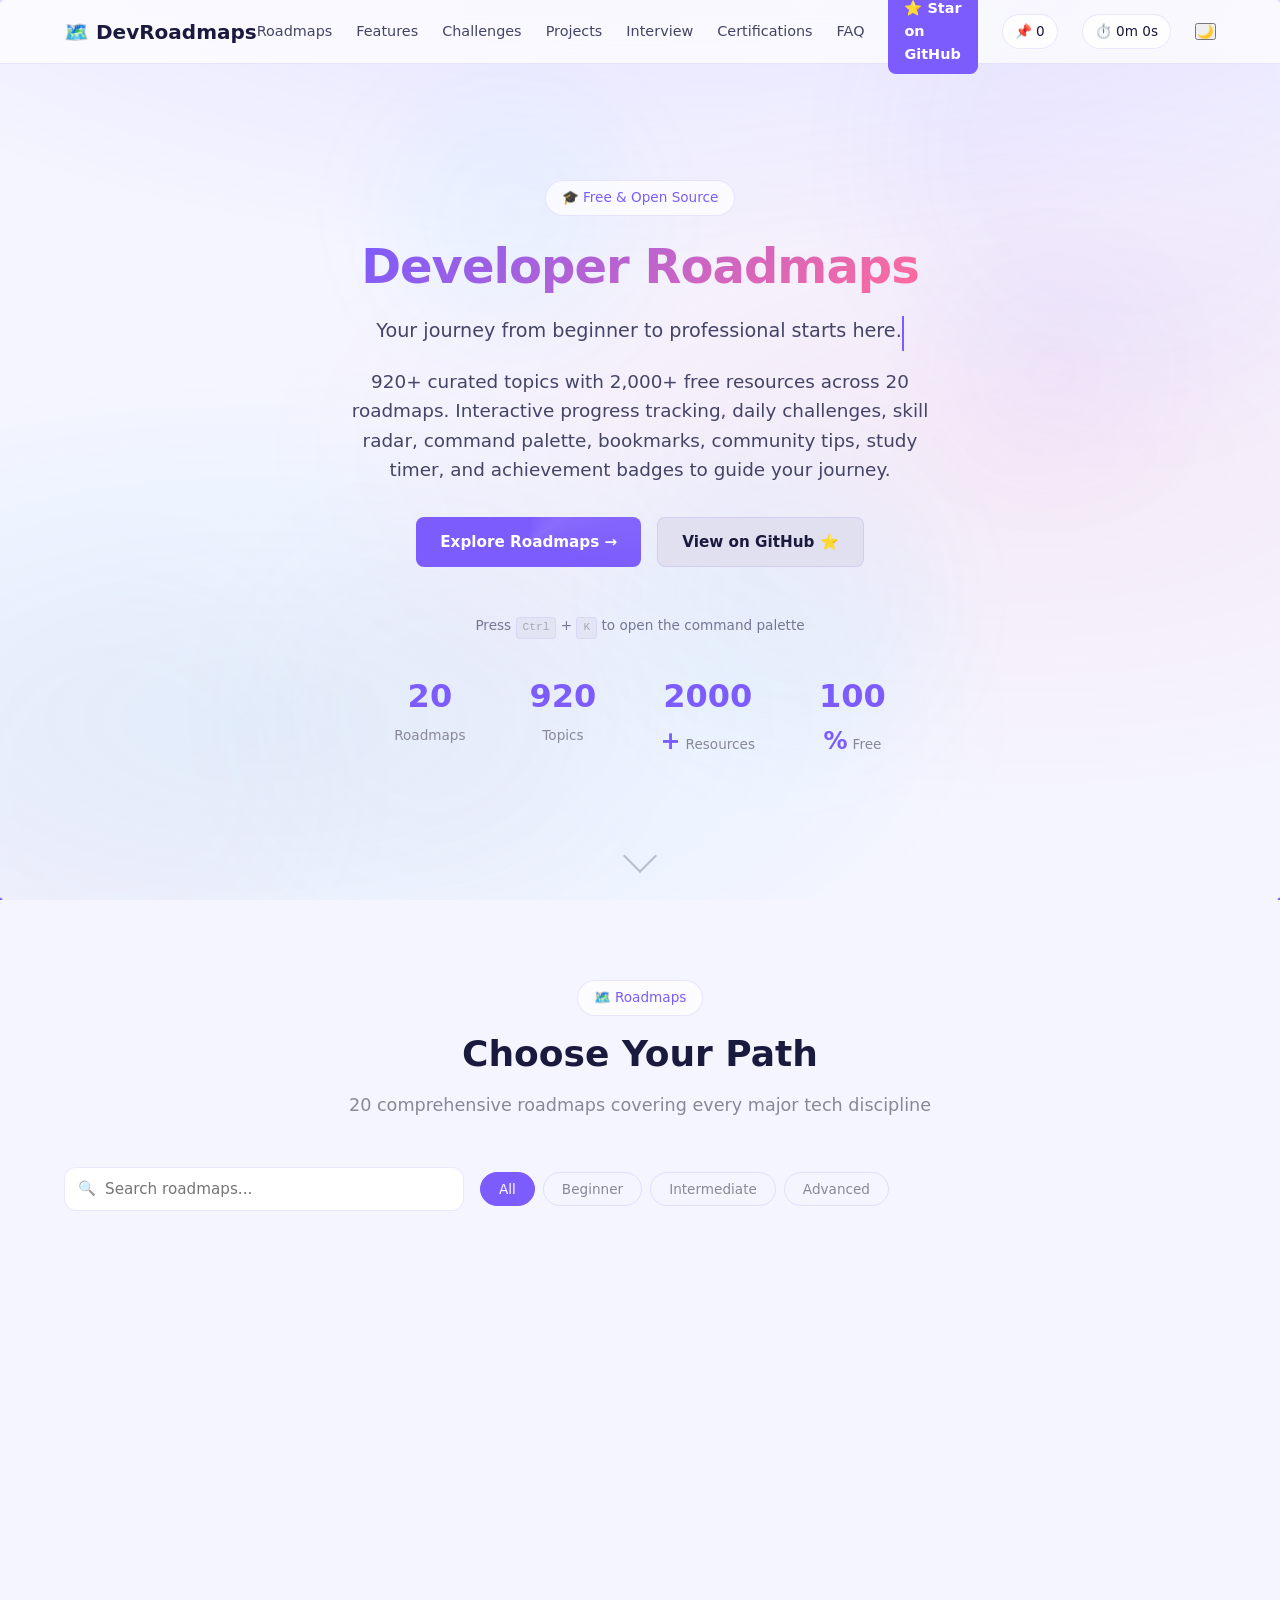
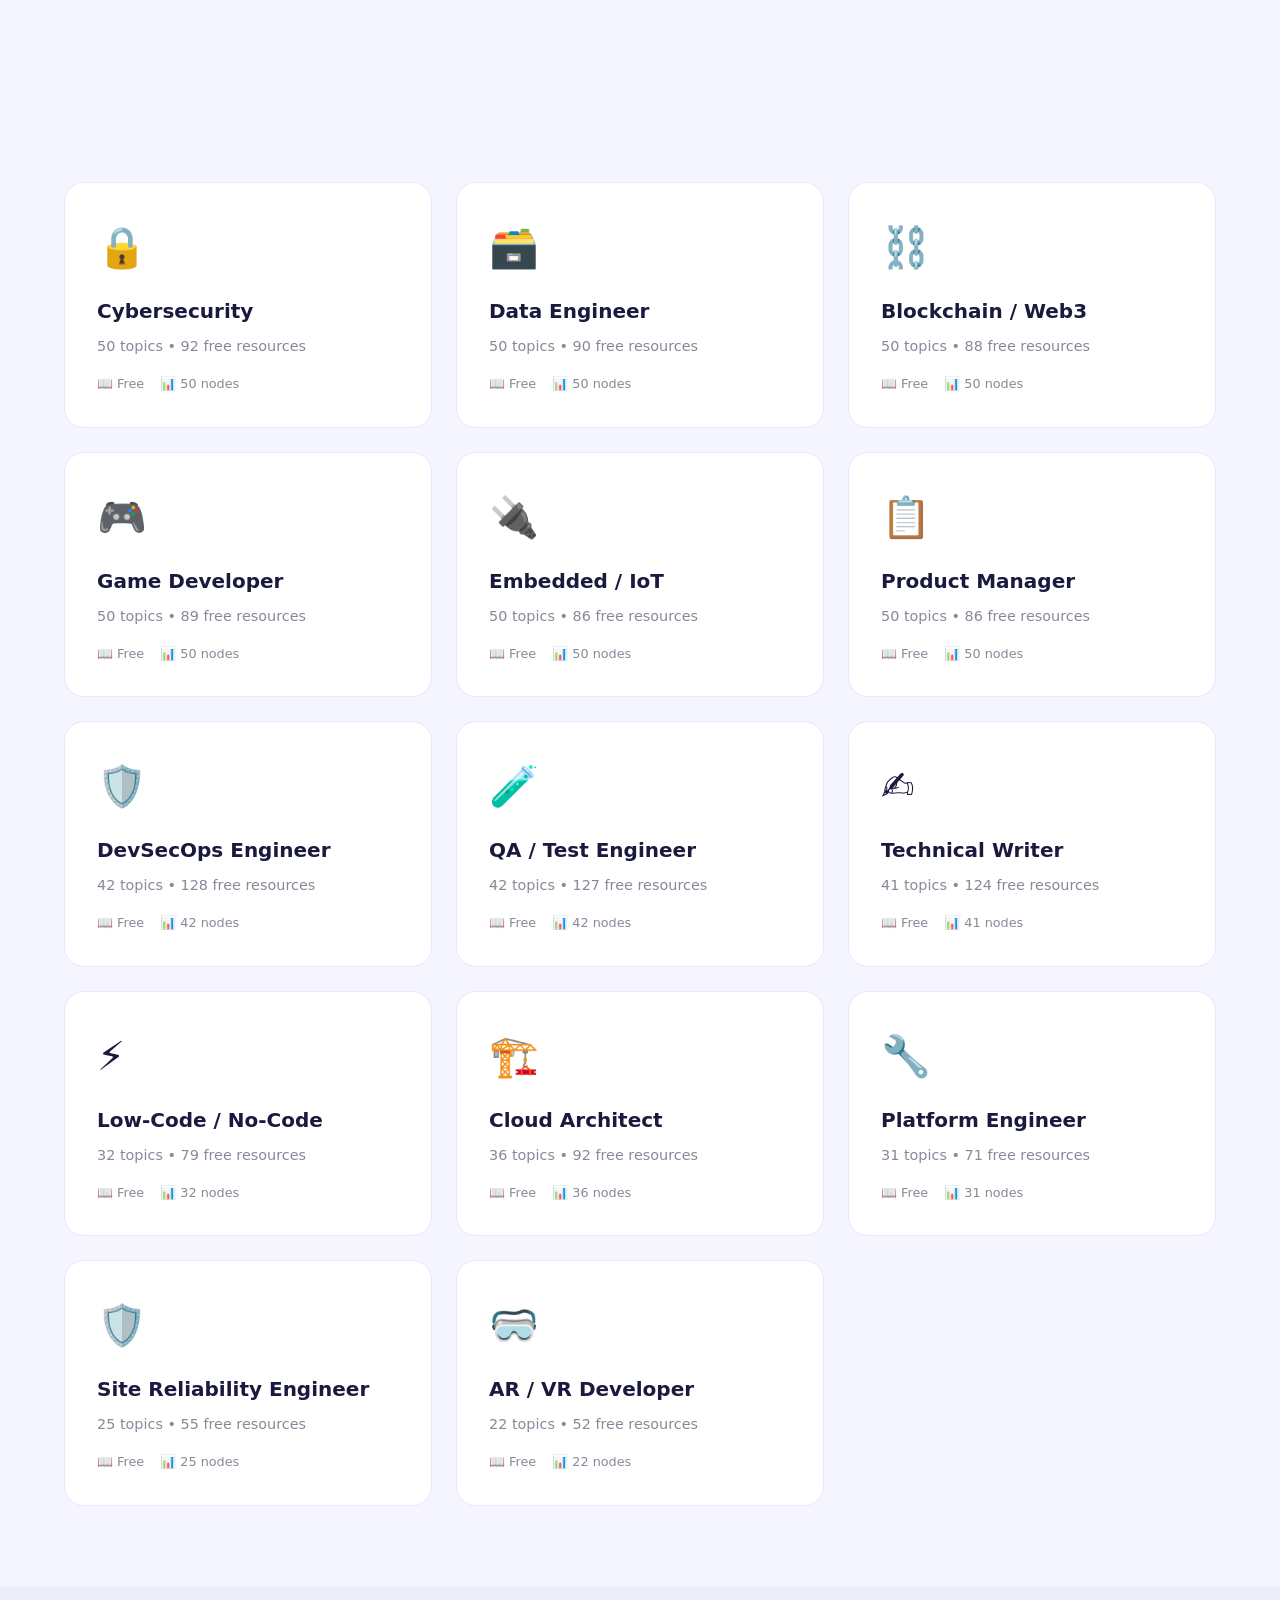
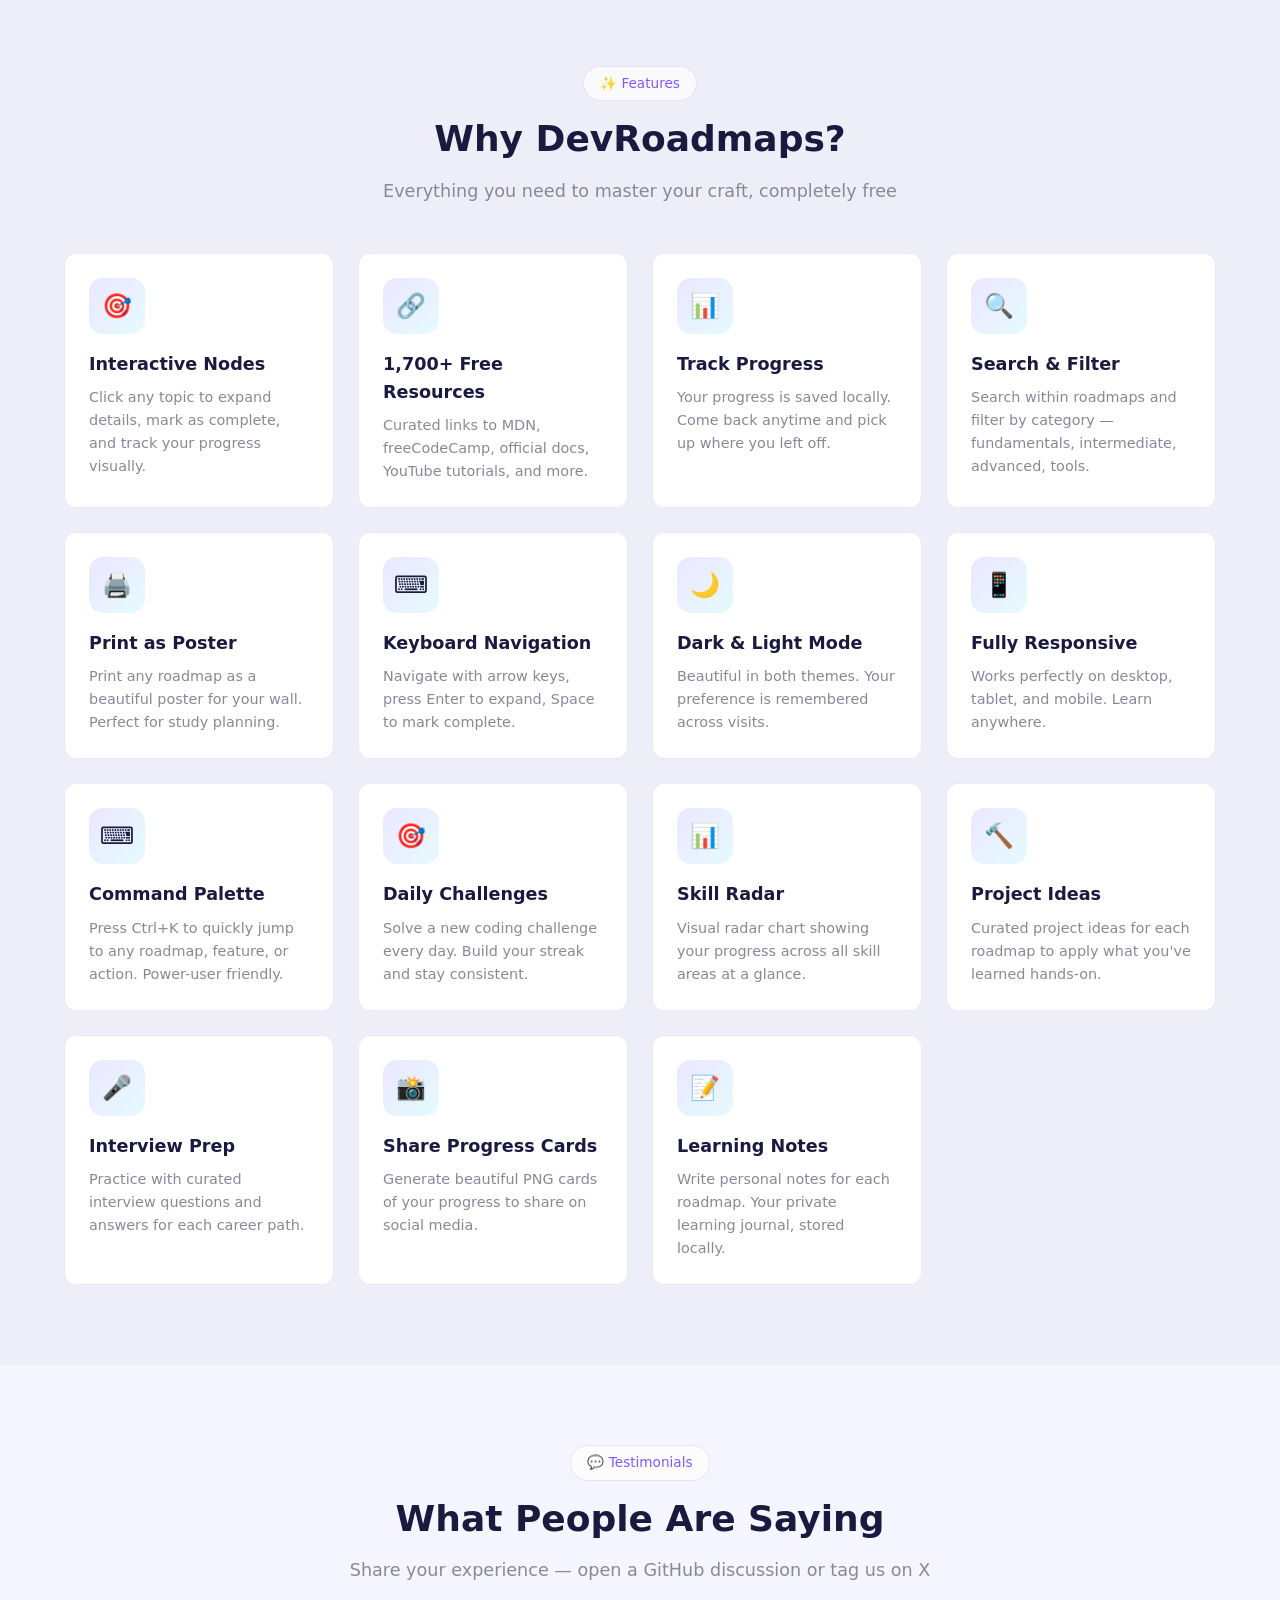
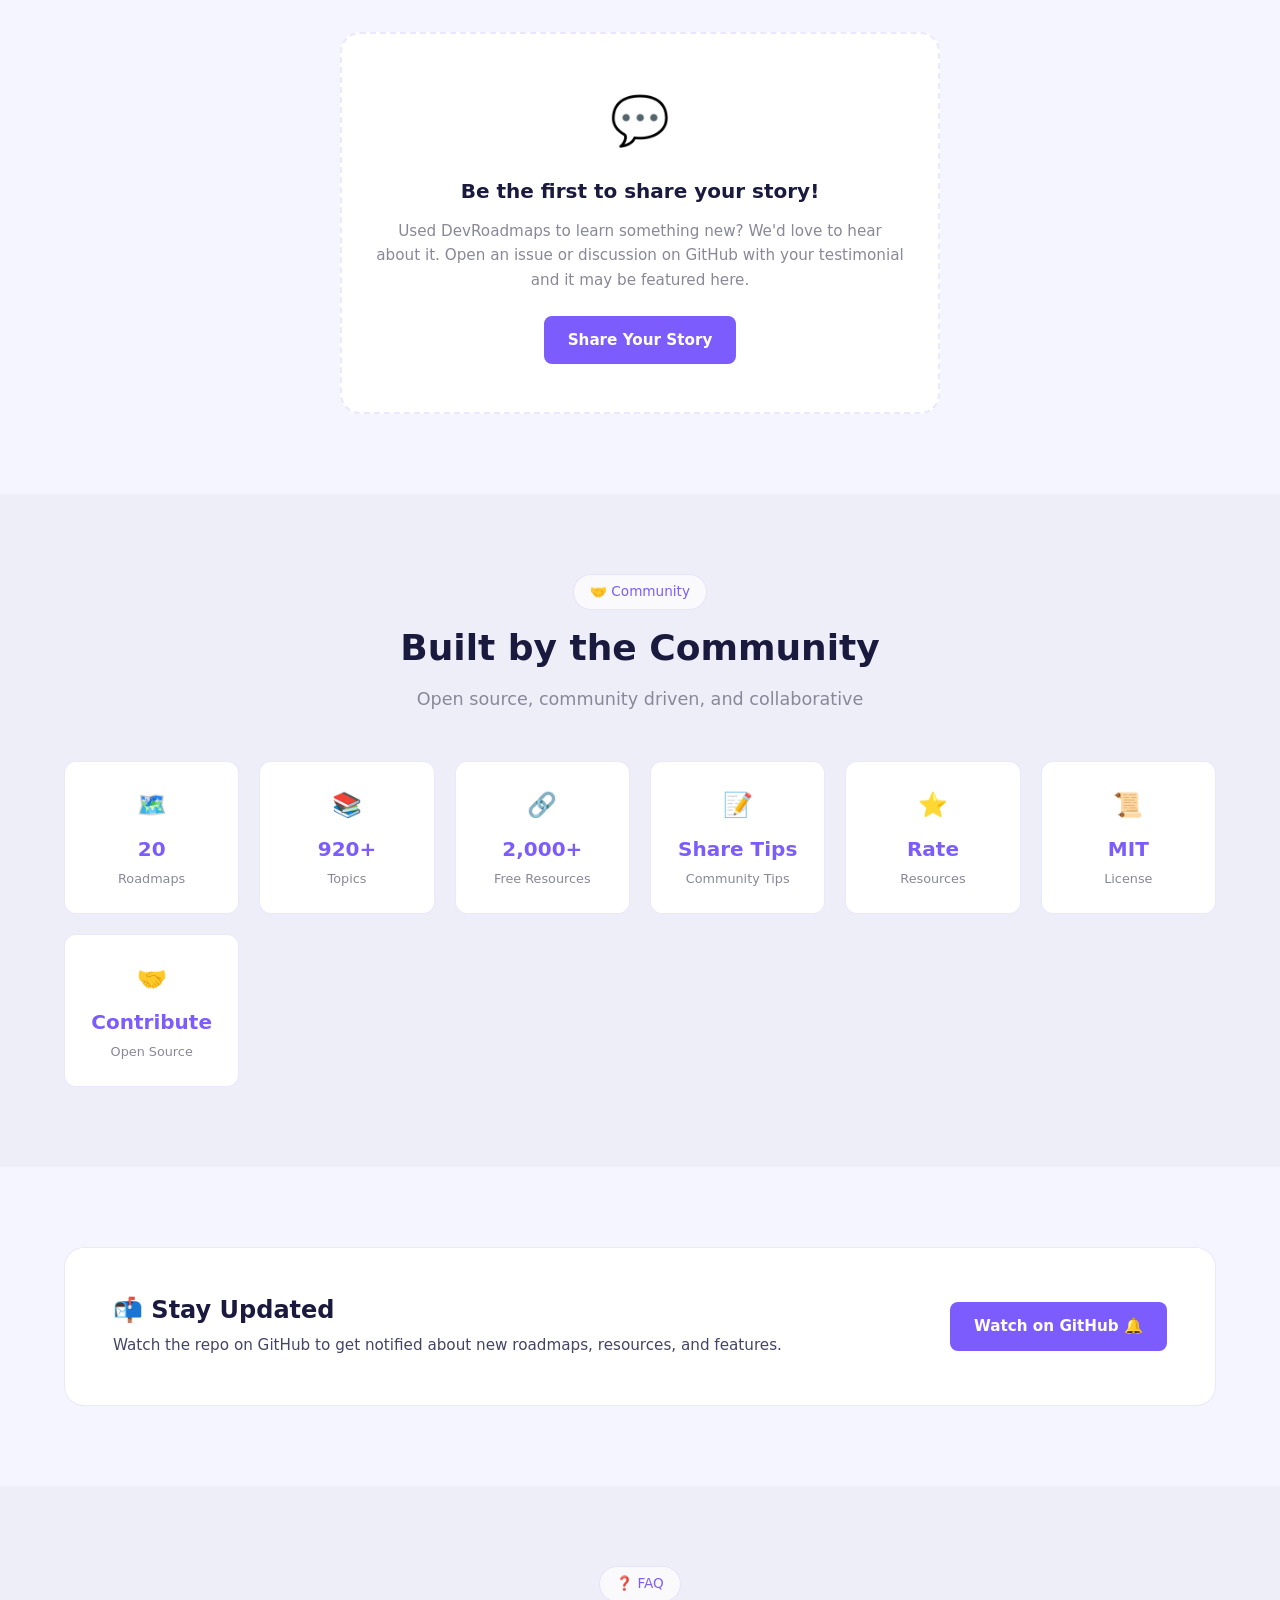
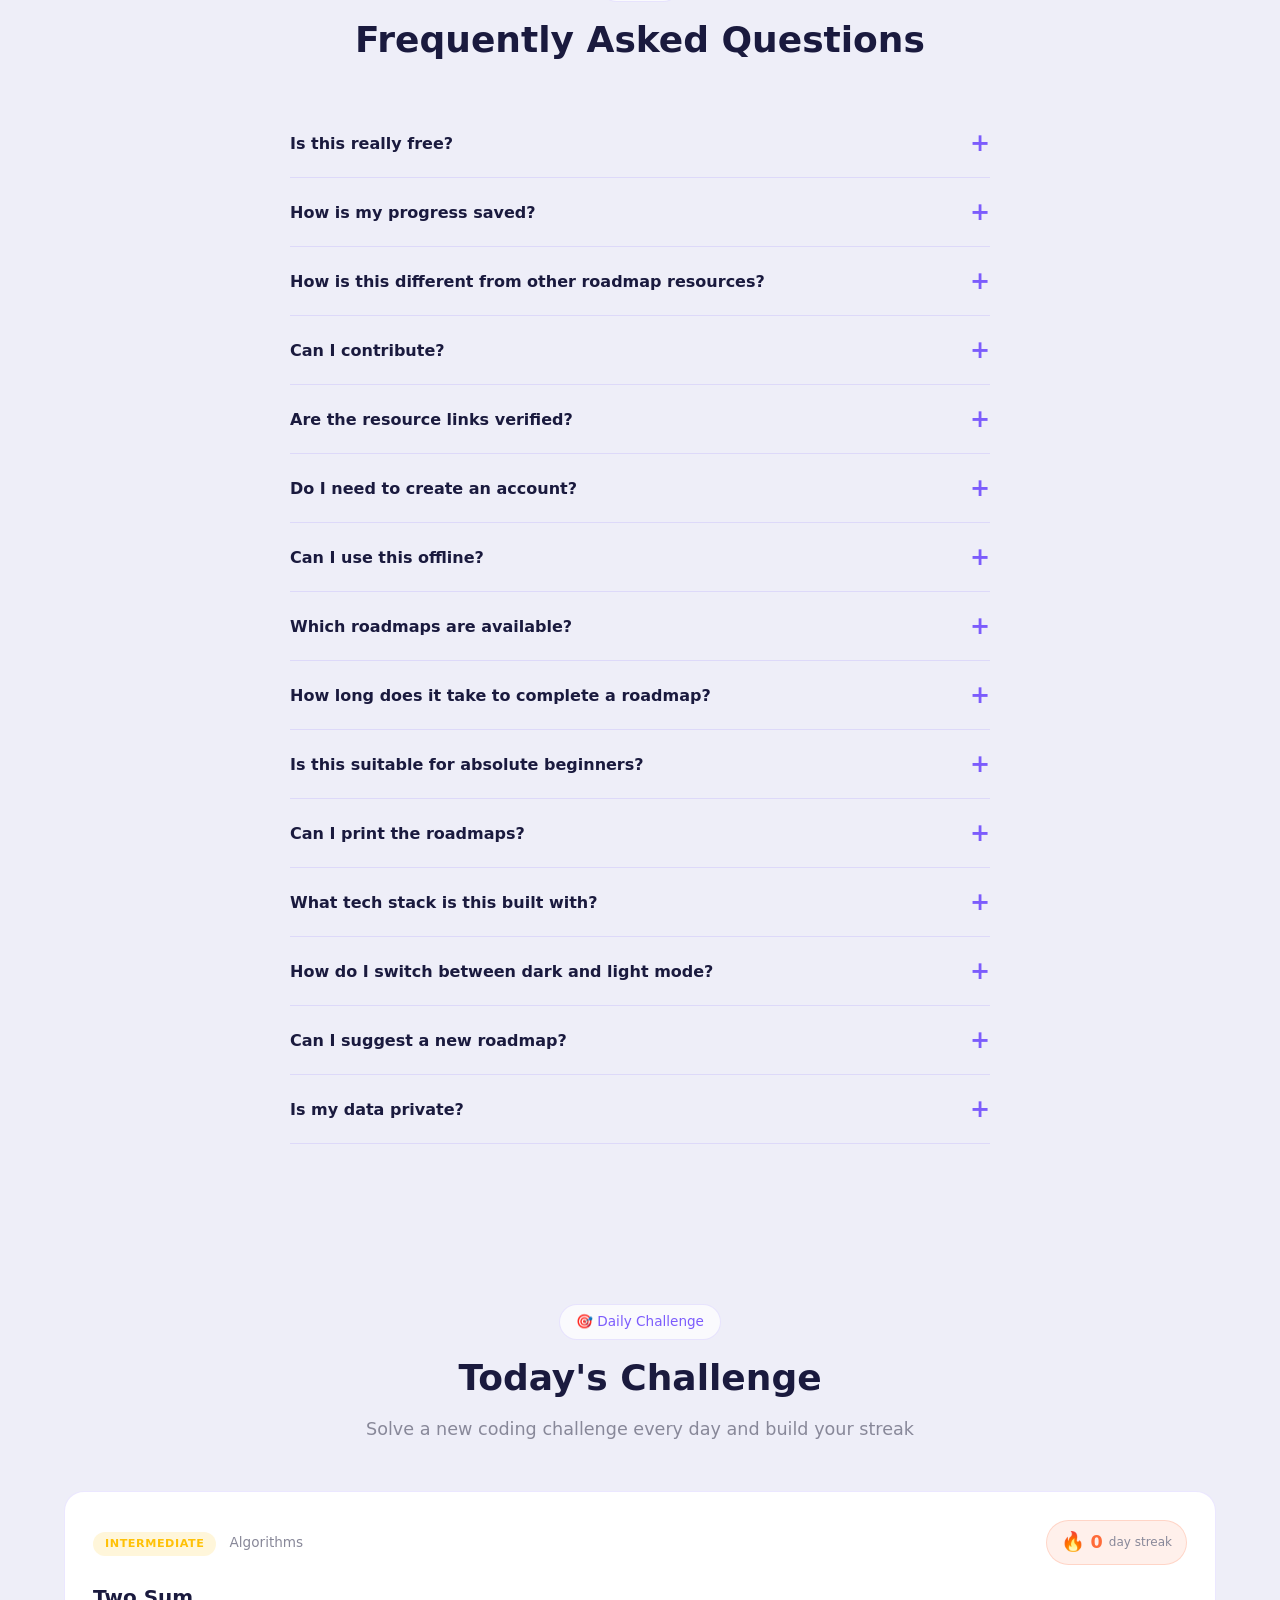
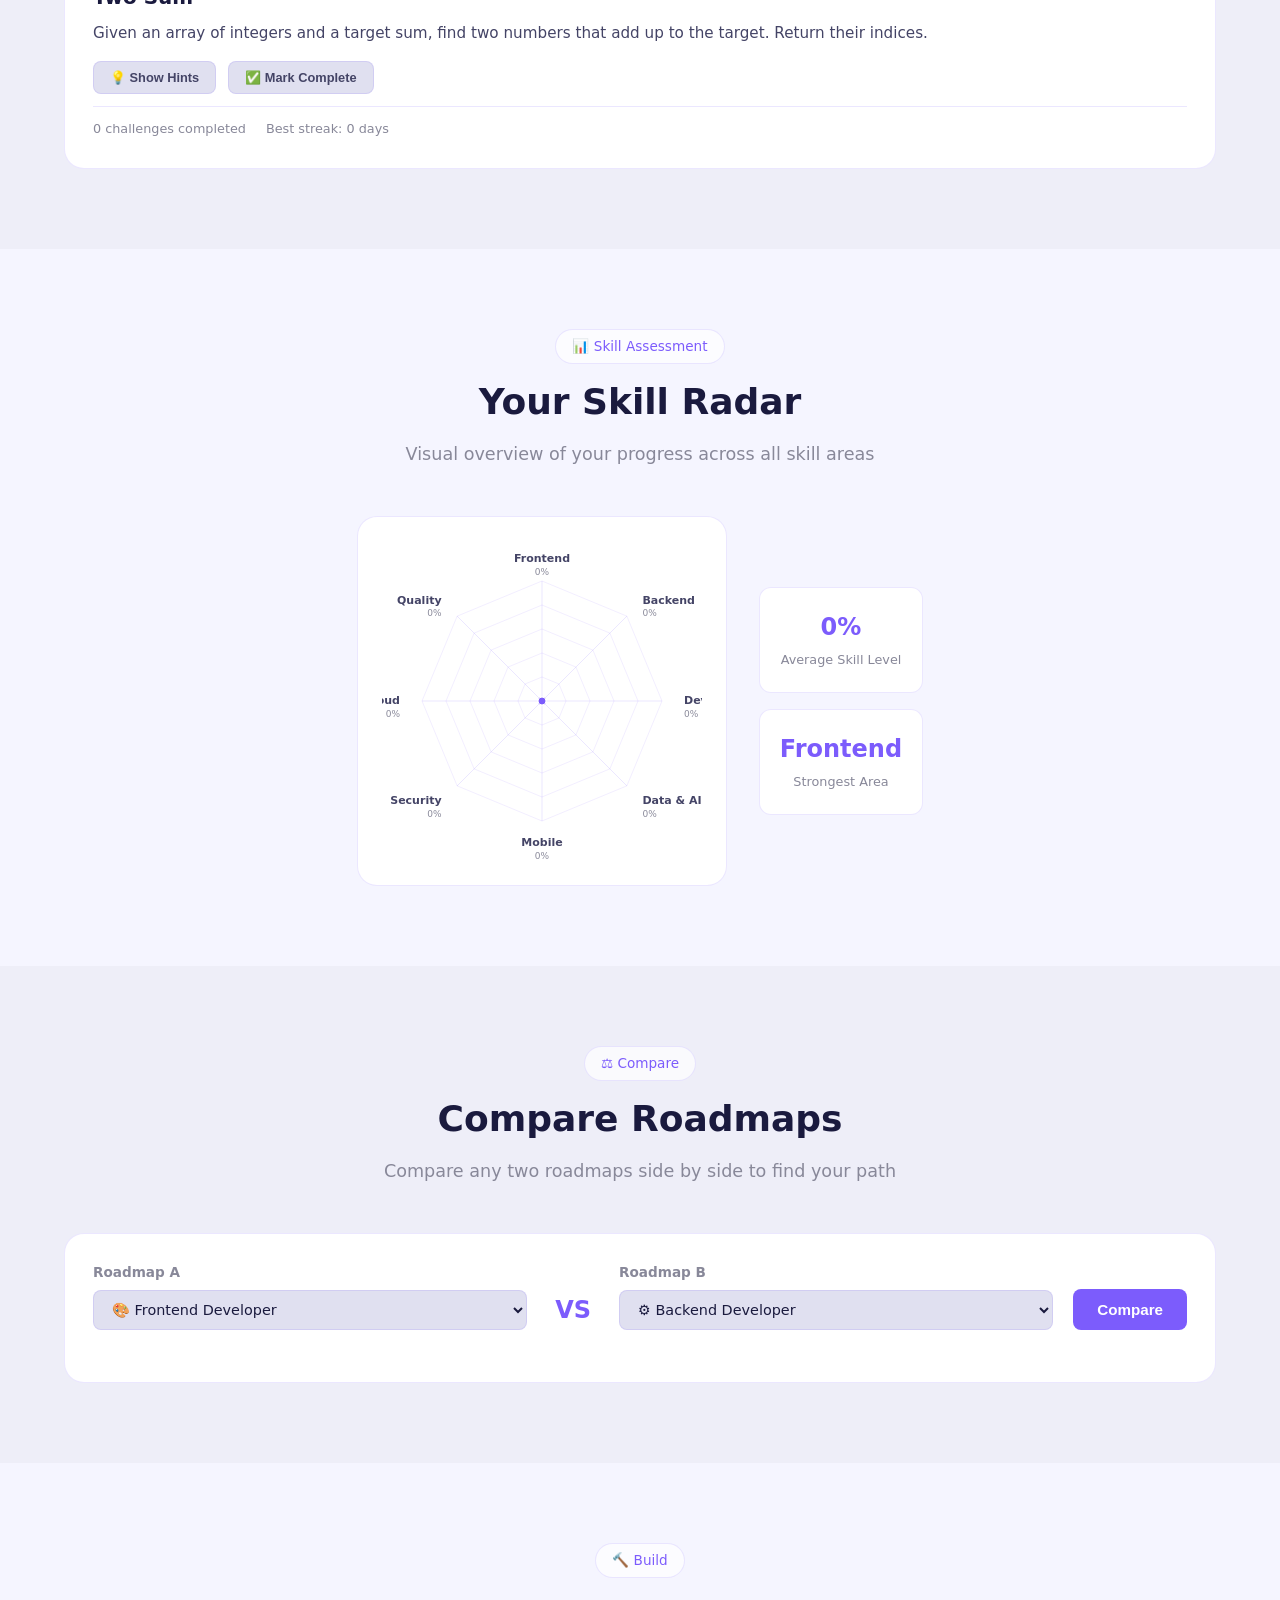
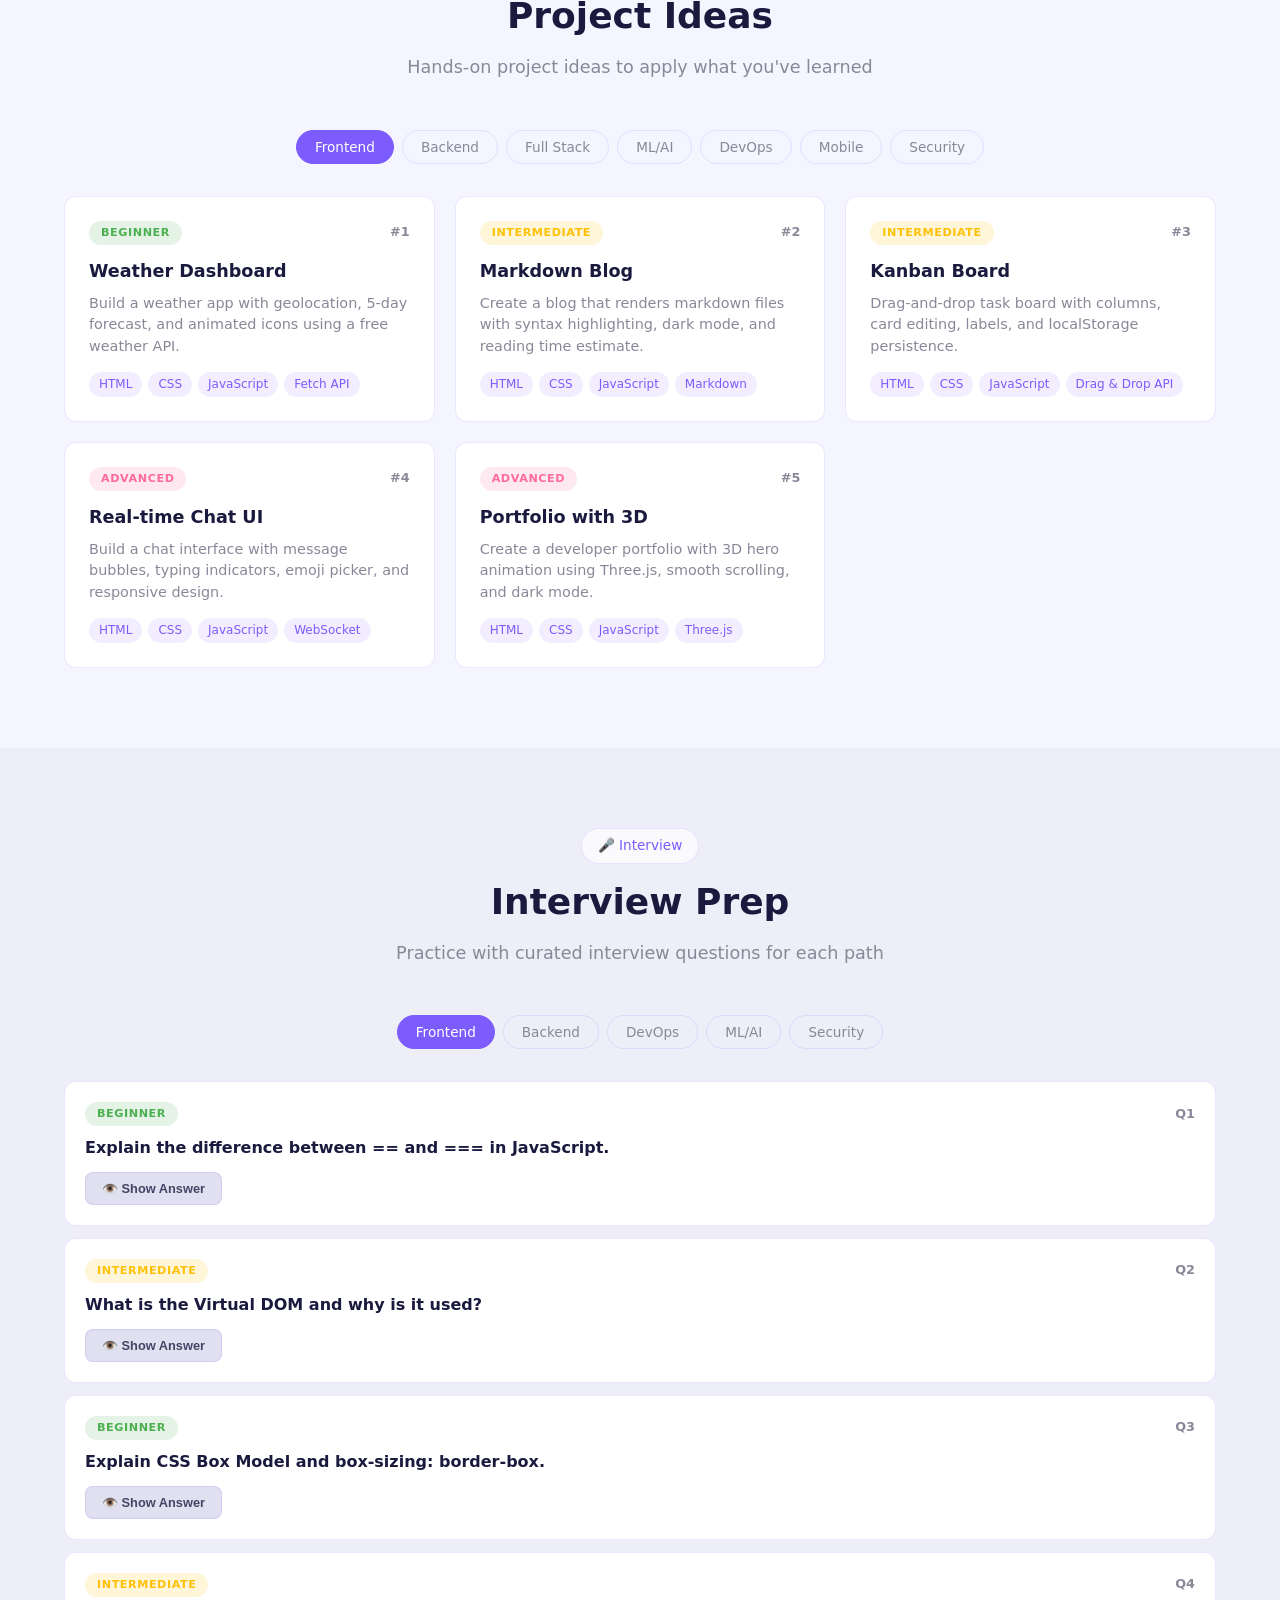
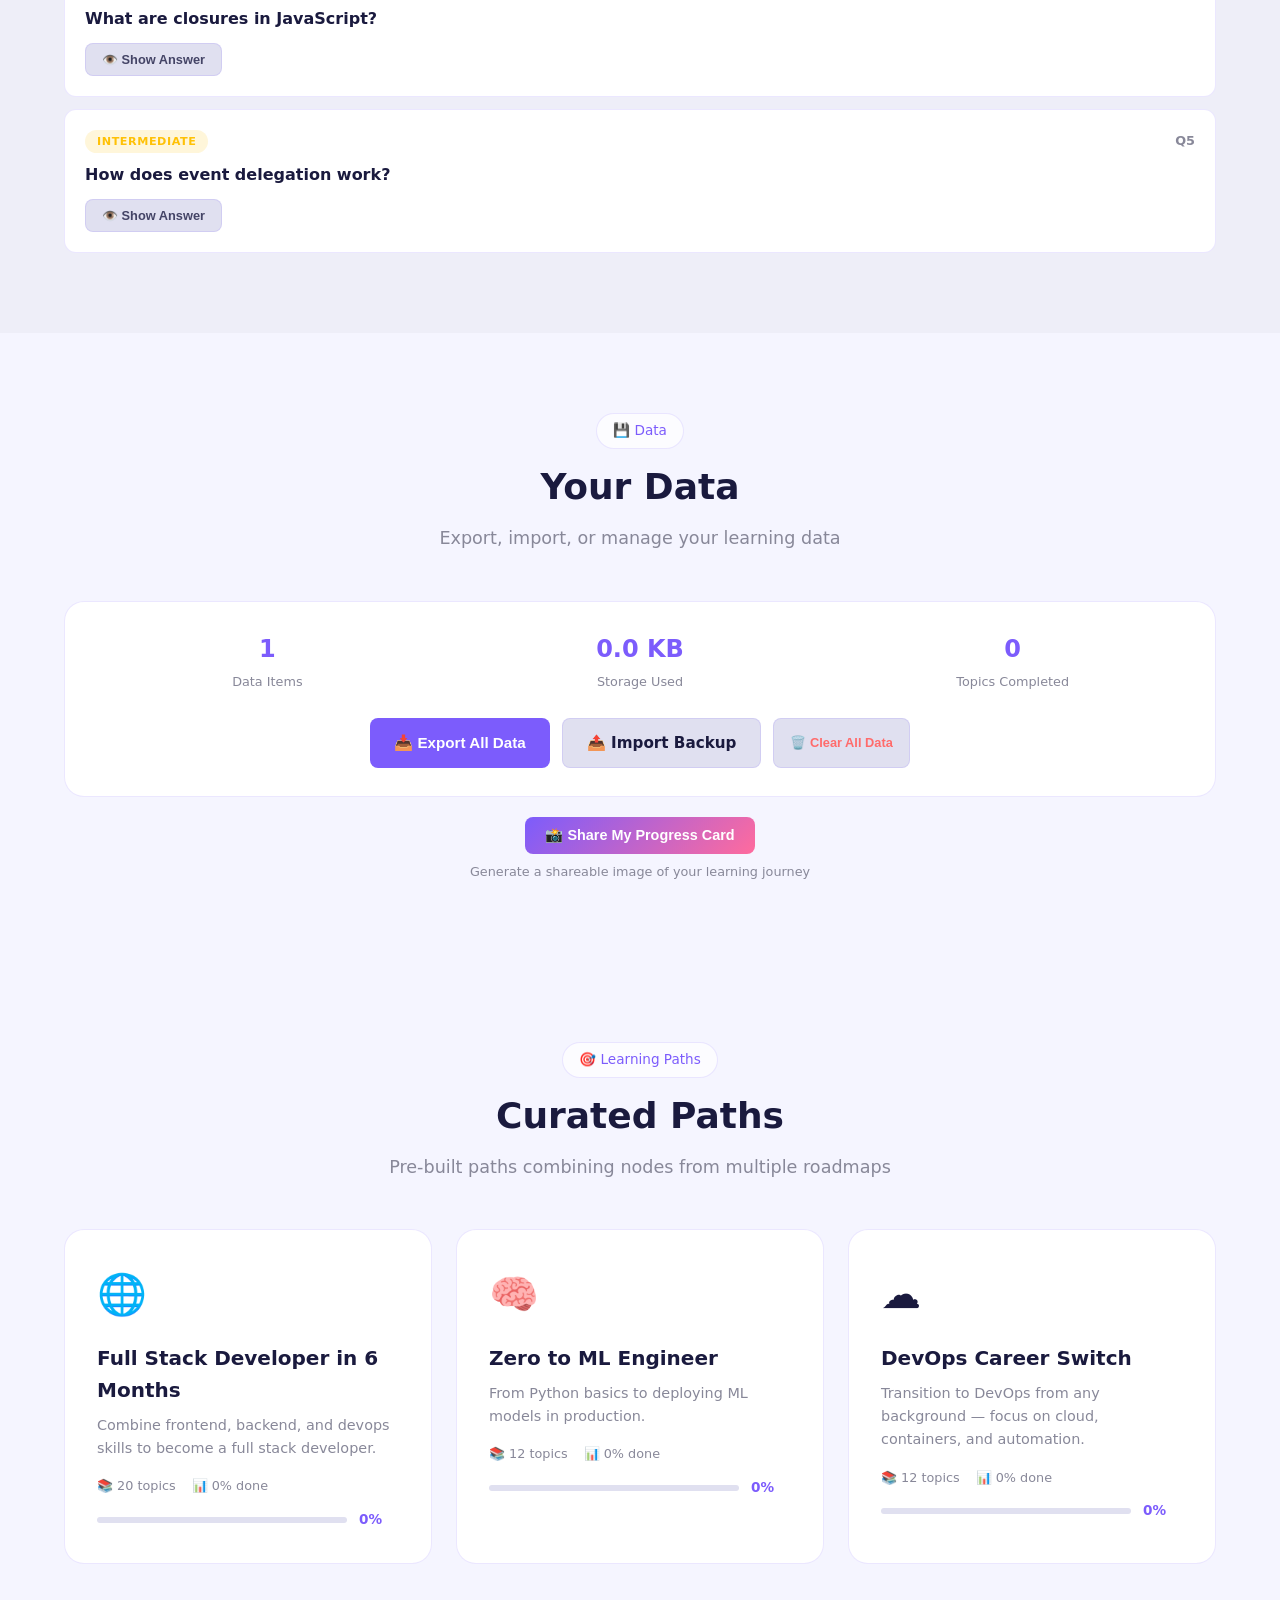
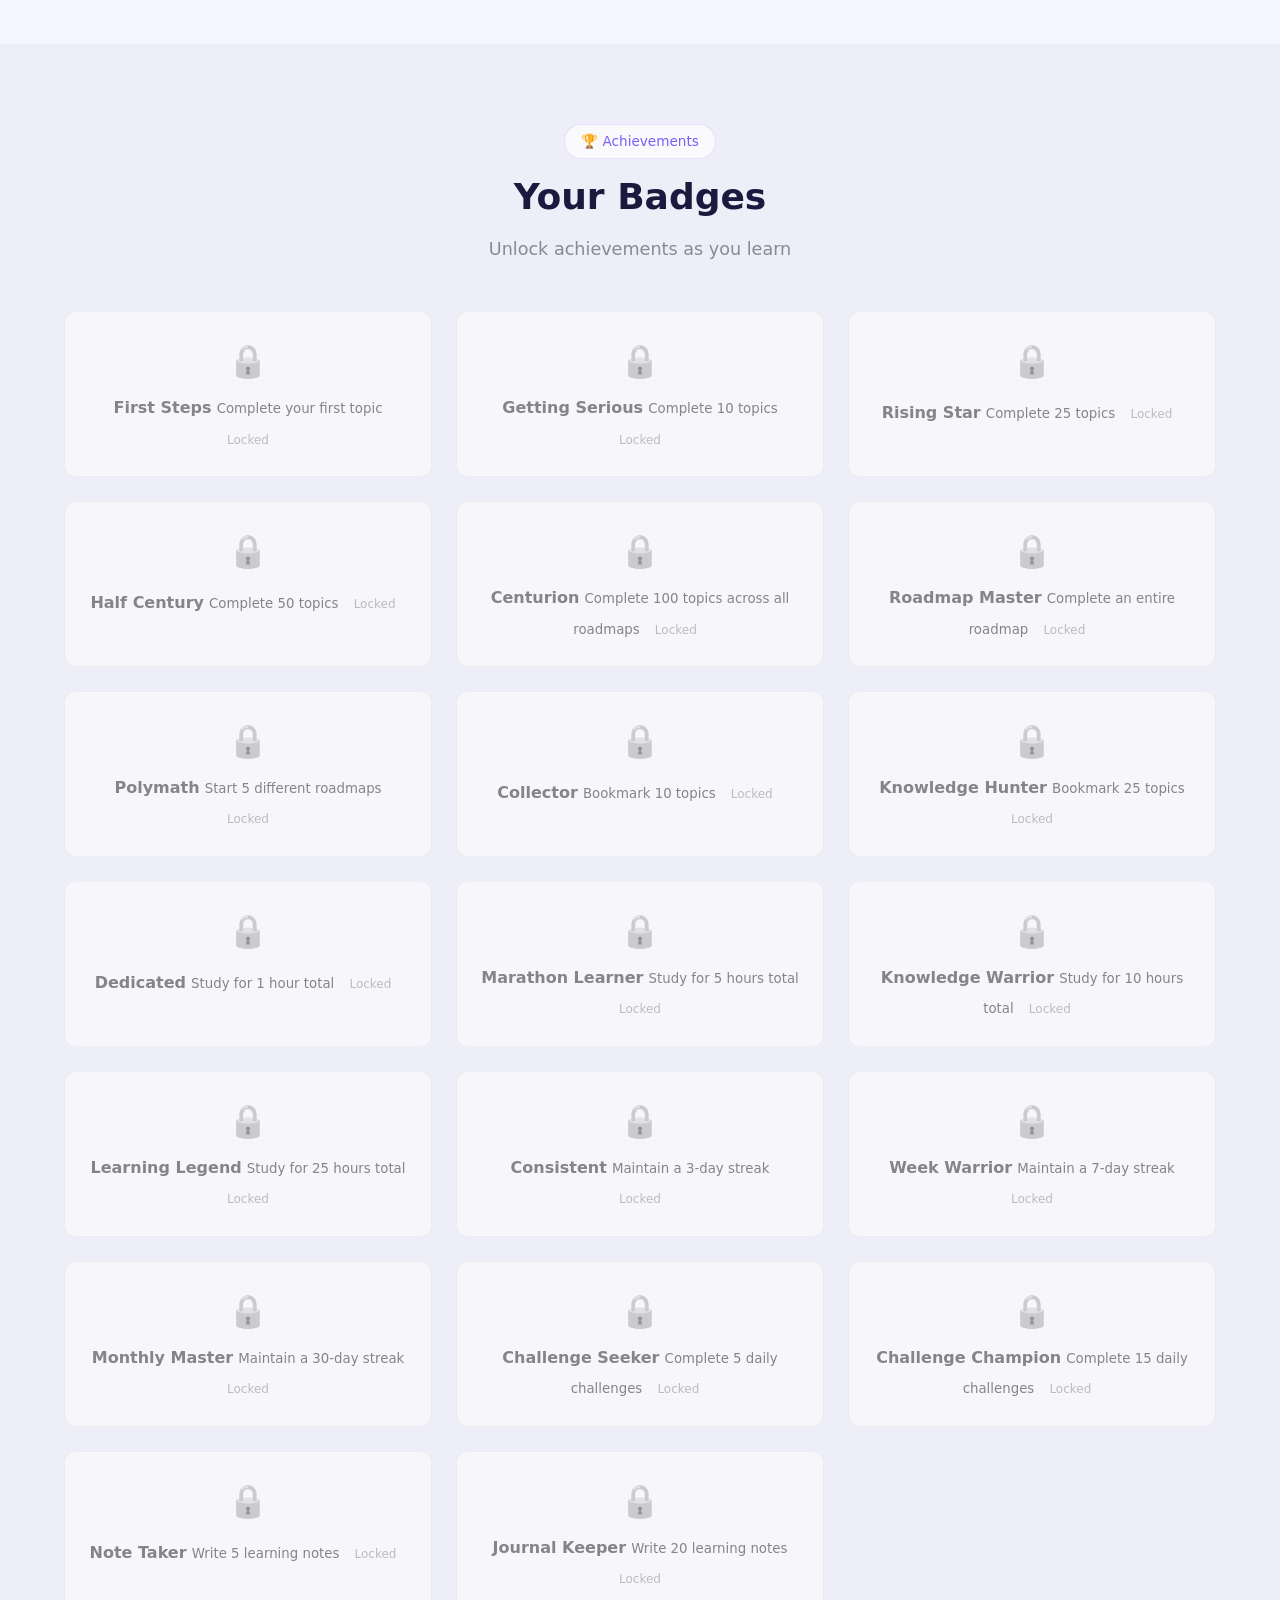
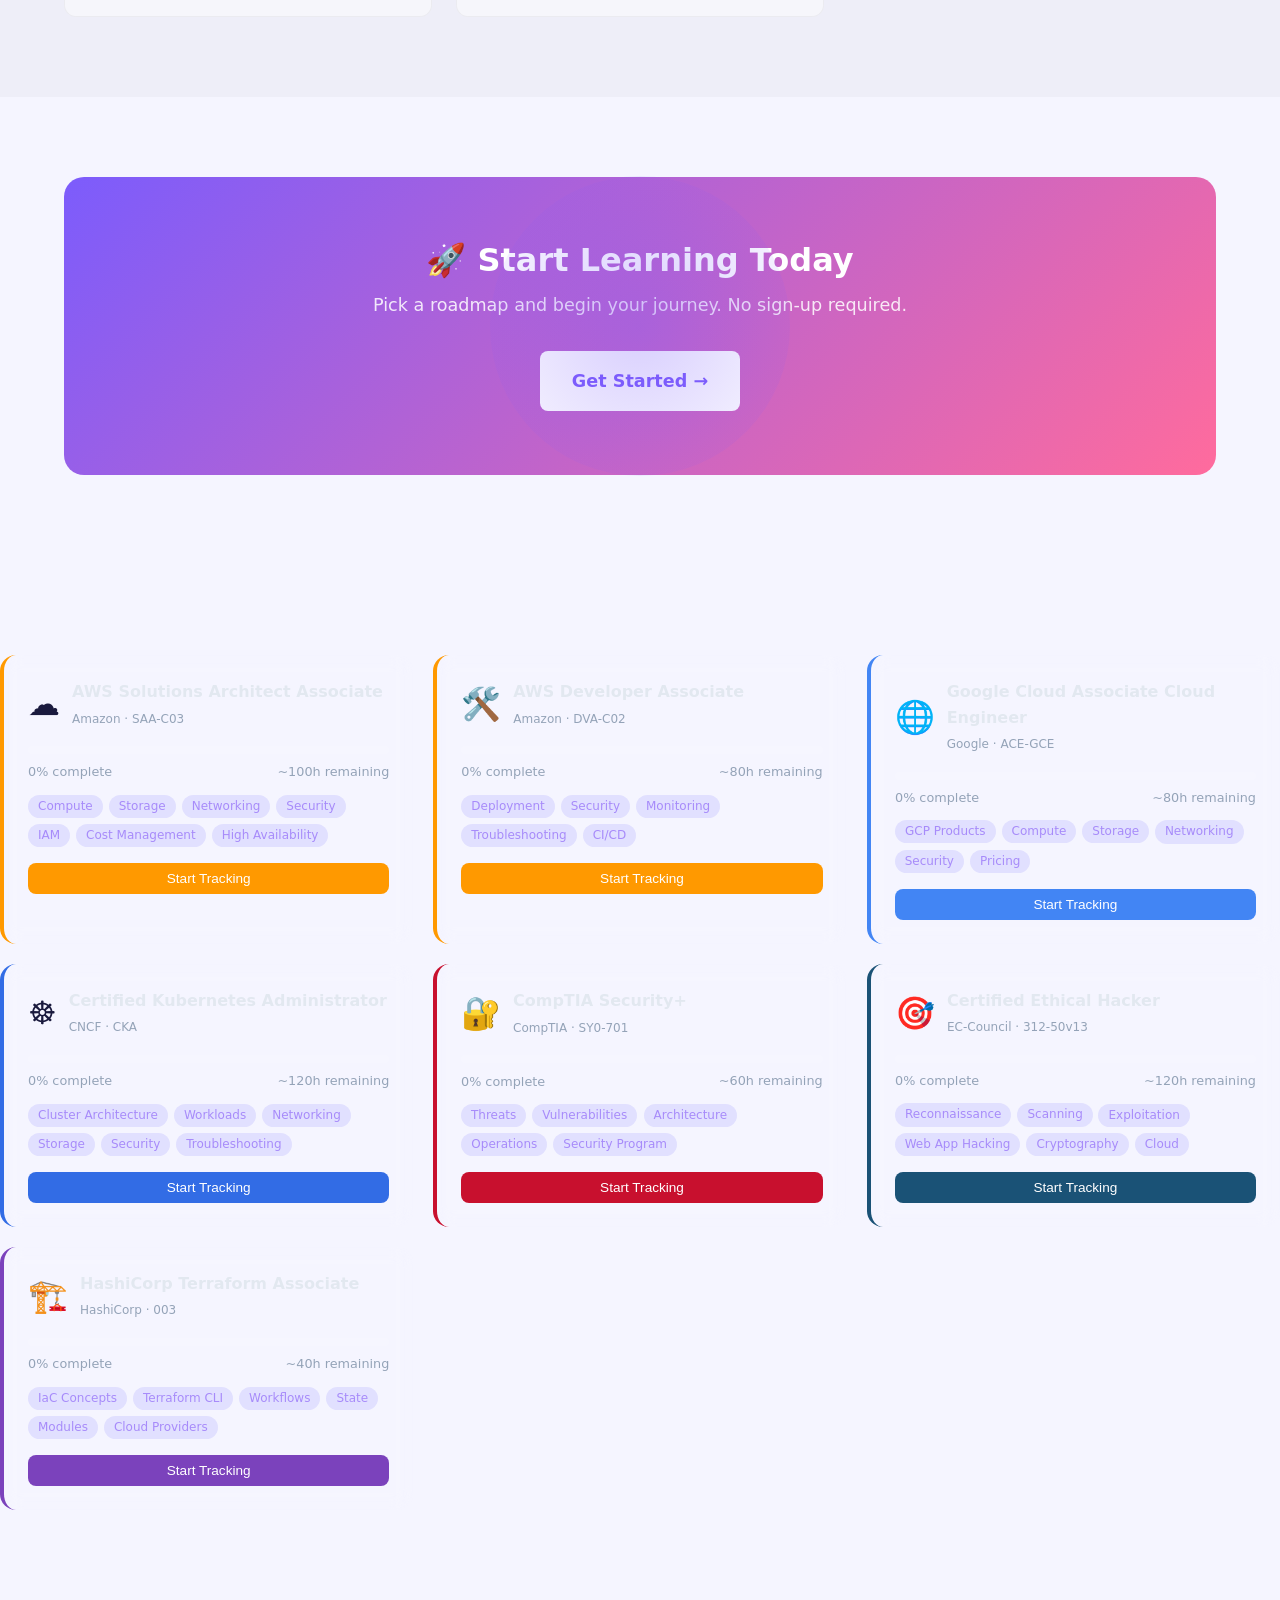
==== commit 5a1271fc: "Add Umami Analytics tracking script" ====
--- a/index.html
+++ b/index.html
@@ -95,7 +95,8 @@
         document.documentElement.setAttribute("data-theme", "light");
       }
     </script>
-  </head>
+      <script defer src="https://analytics.129-159-229-170.sslip.io/script.js" data-website-id="4072fdeb-a0a9-42b1-b200-6d95ab7f6fe8"></script>
+</head>
   <body>
     <!-- Particle Canvas -->
     <canvas id="particles"></canvas>
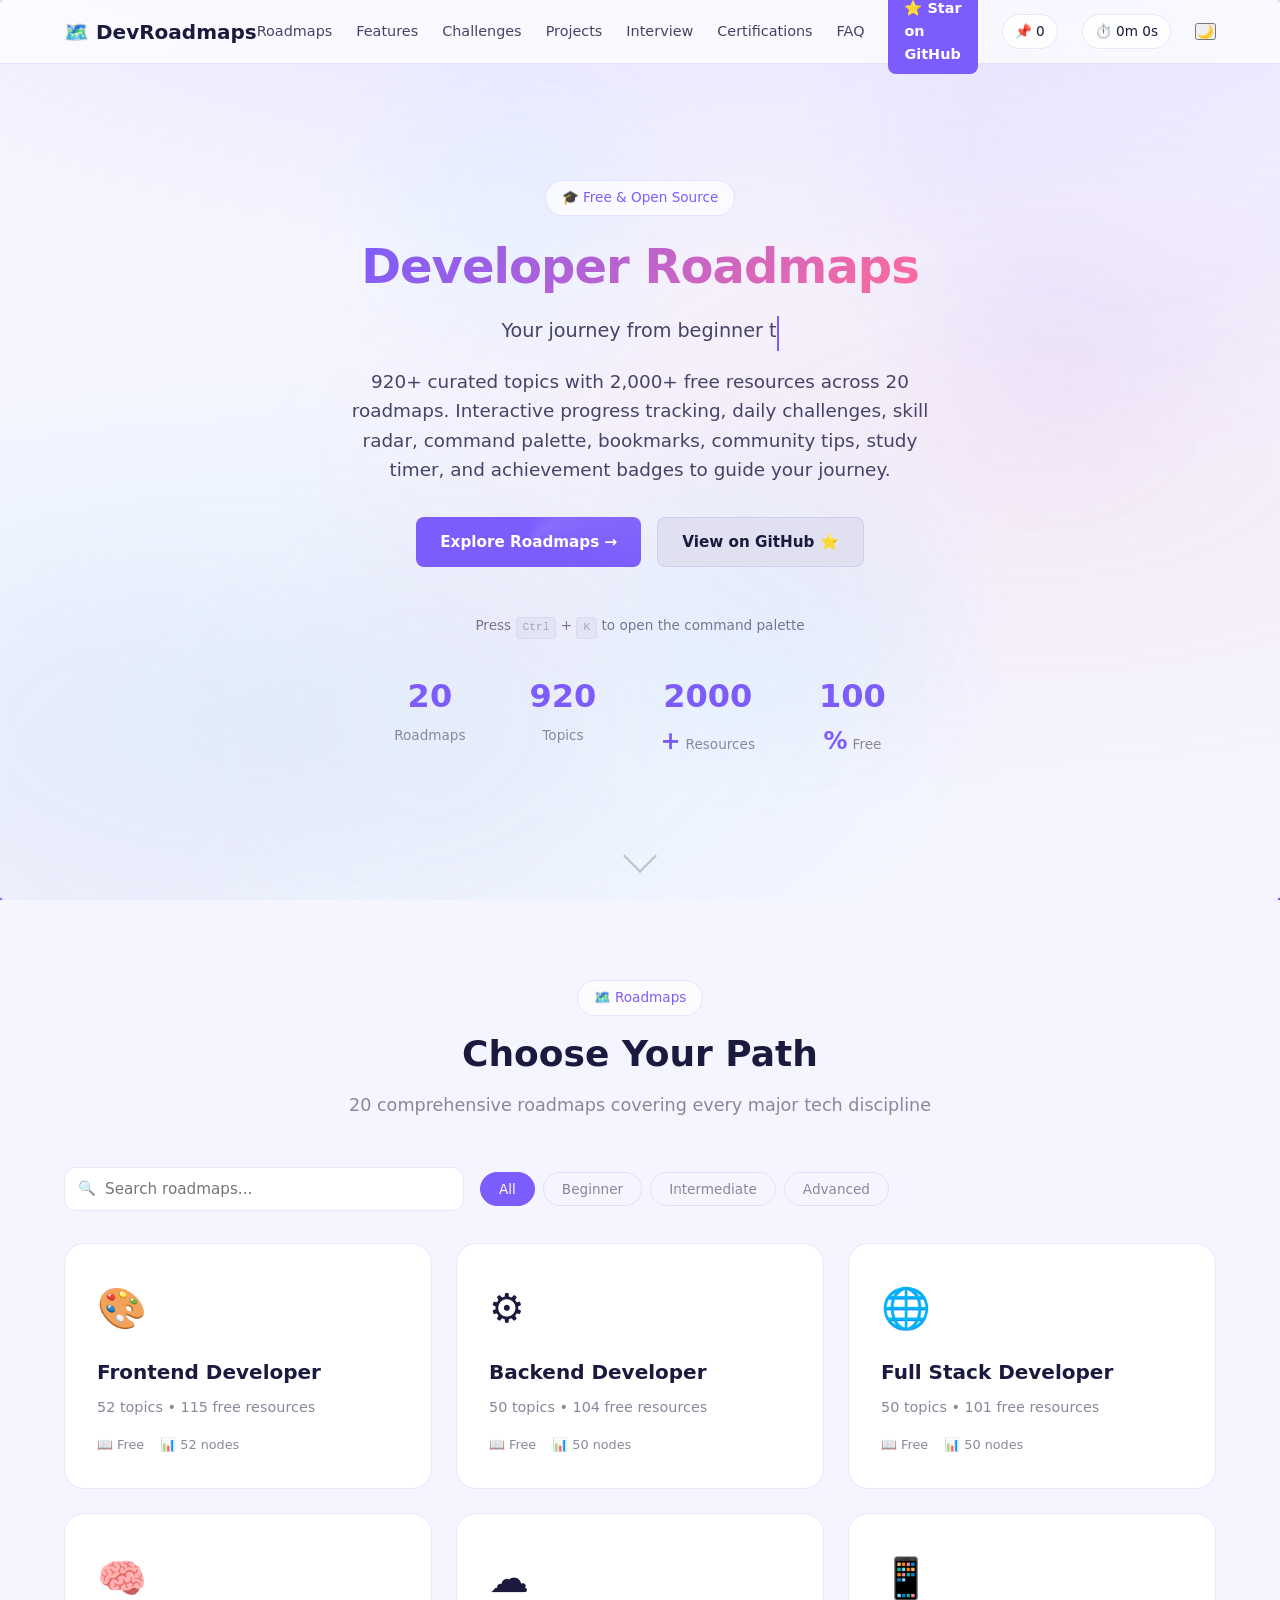
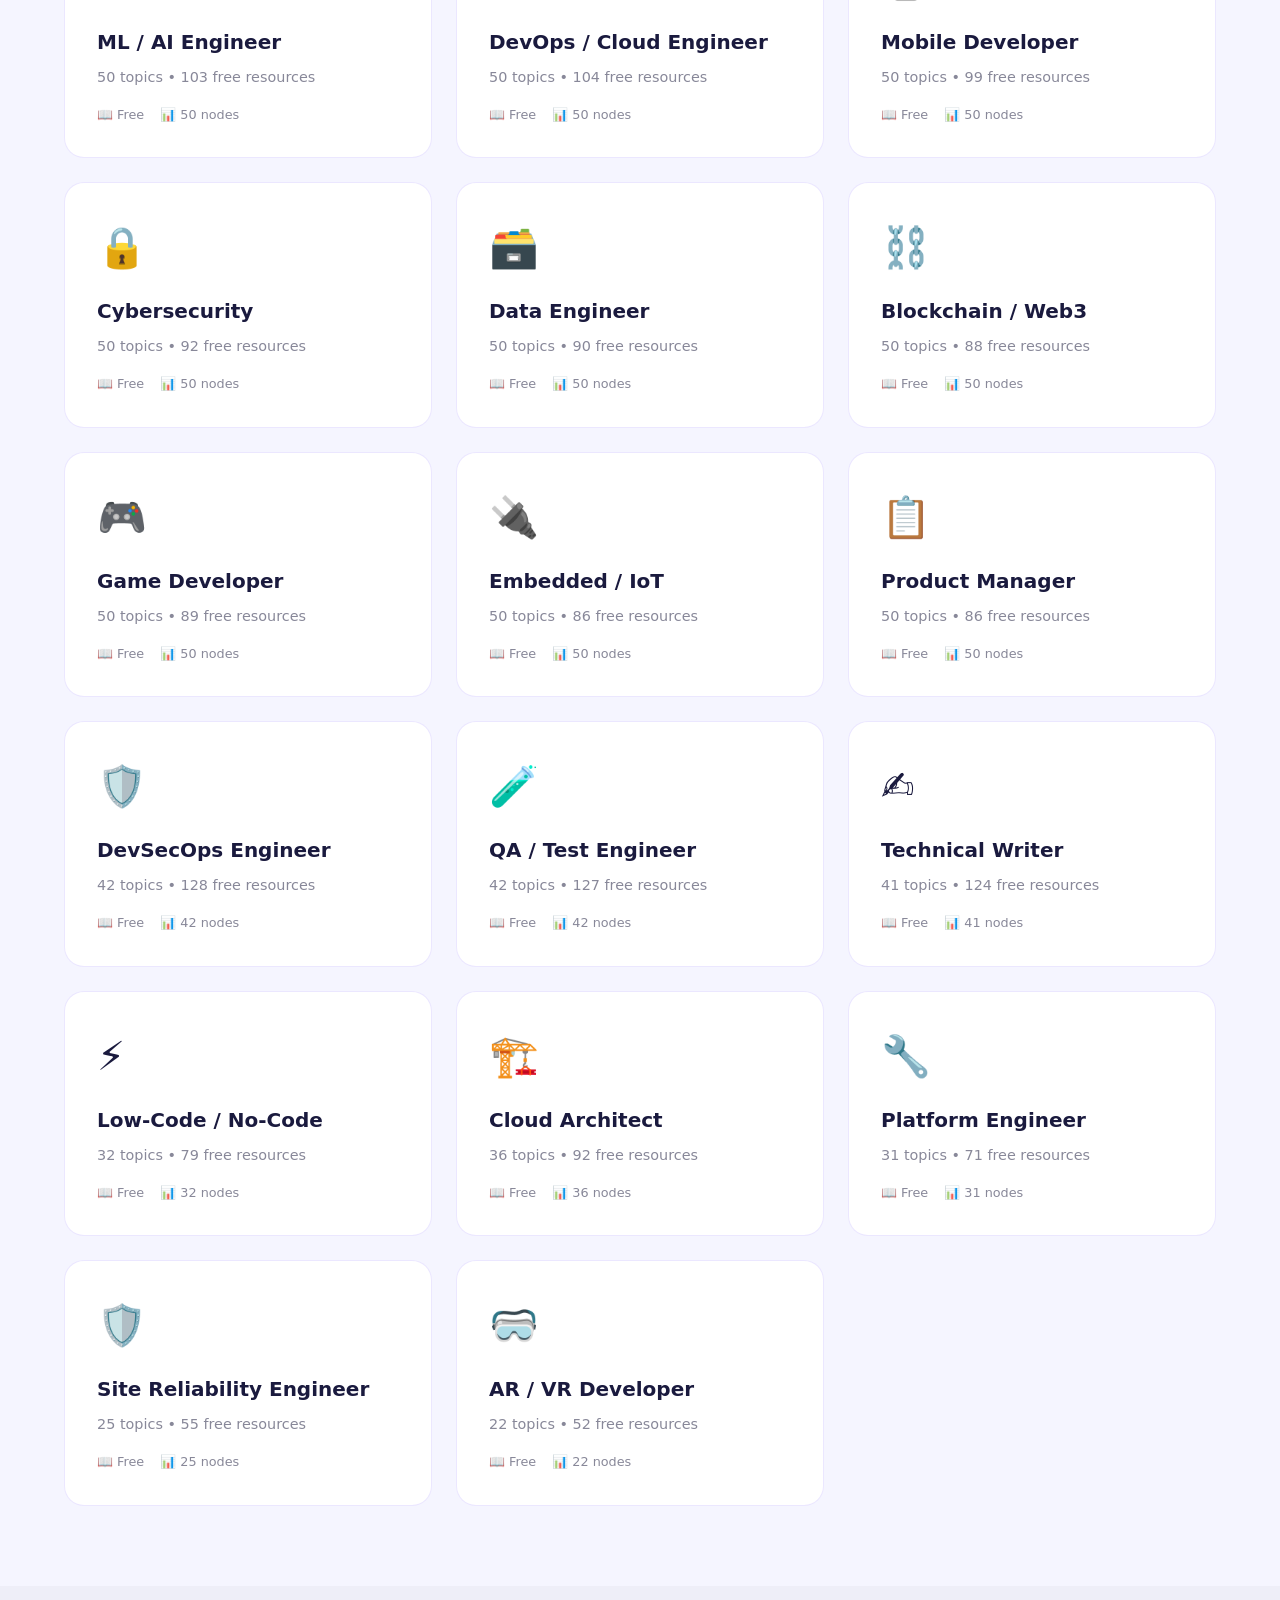
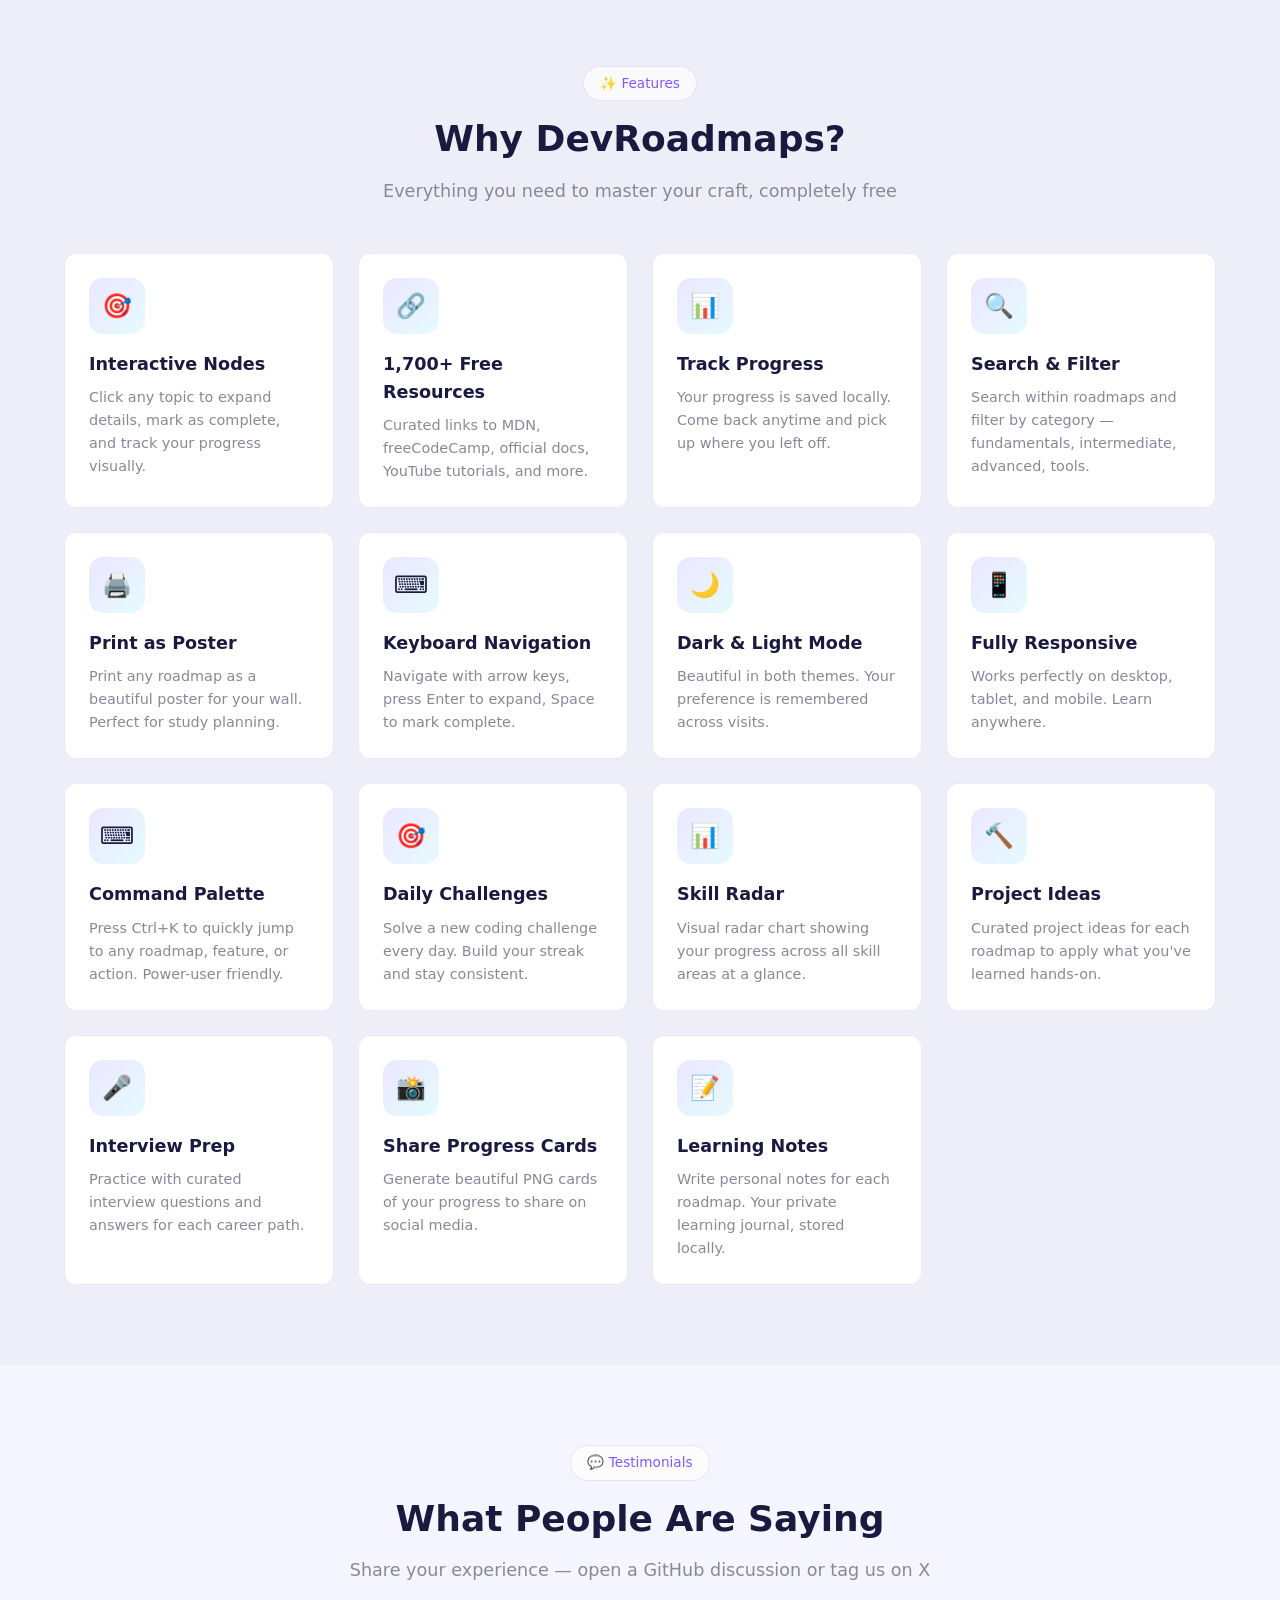
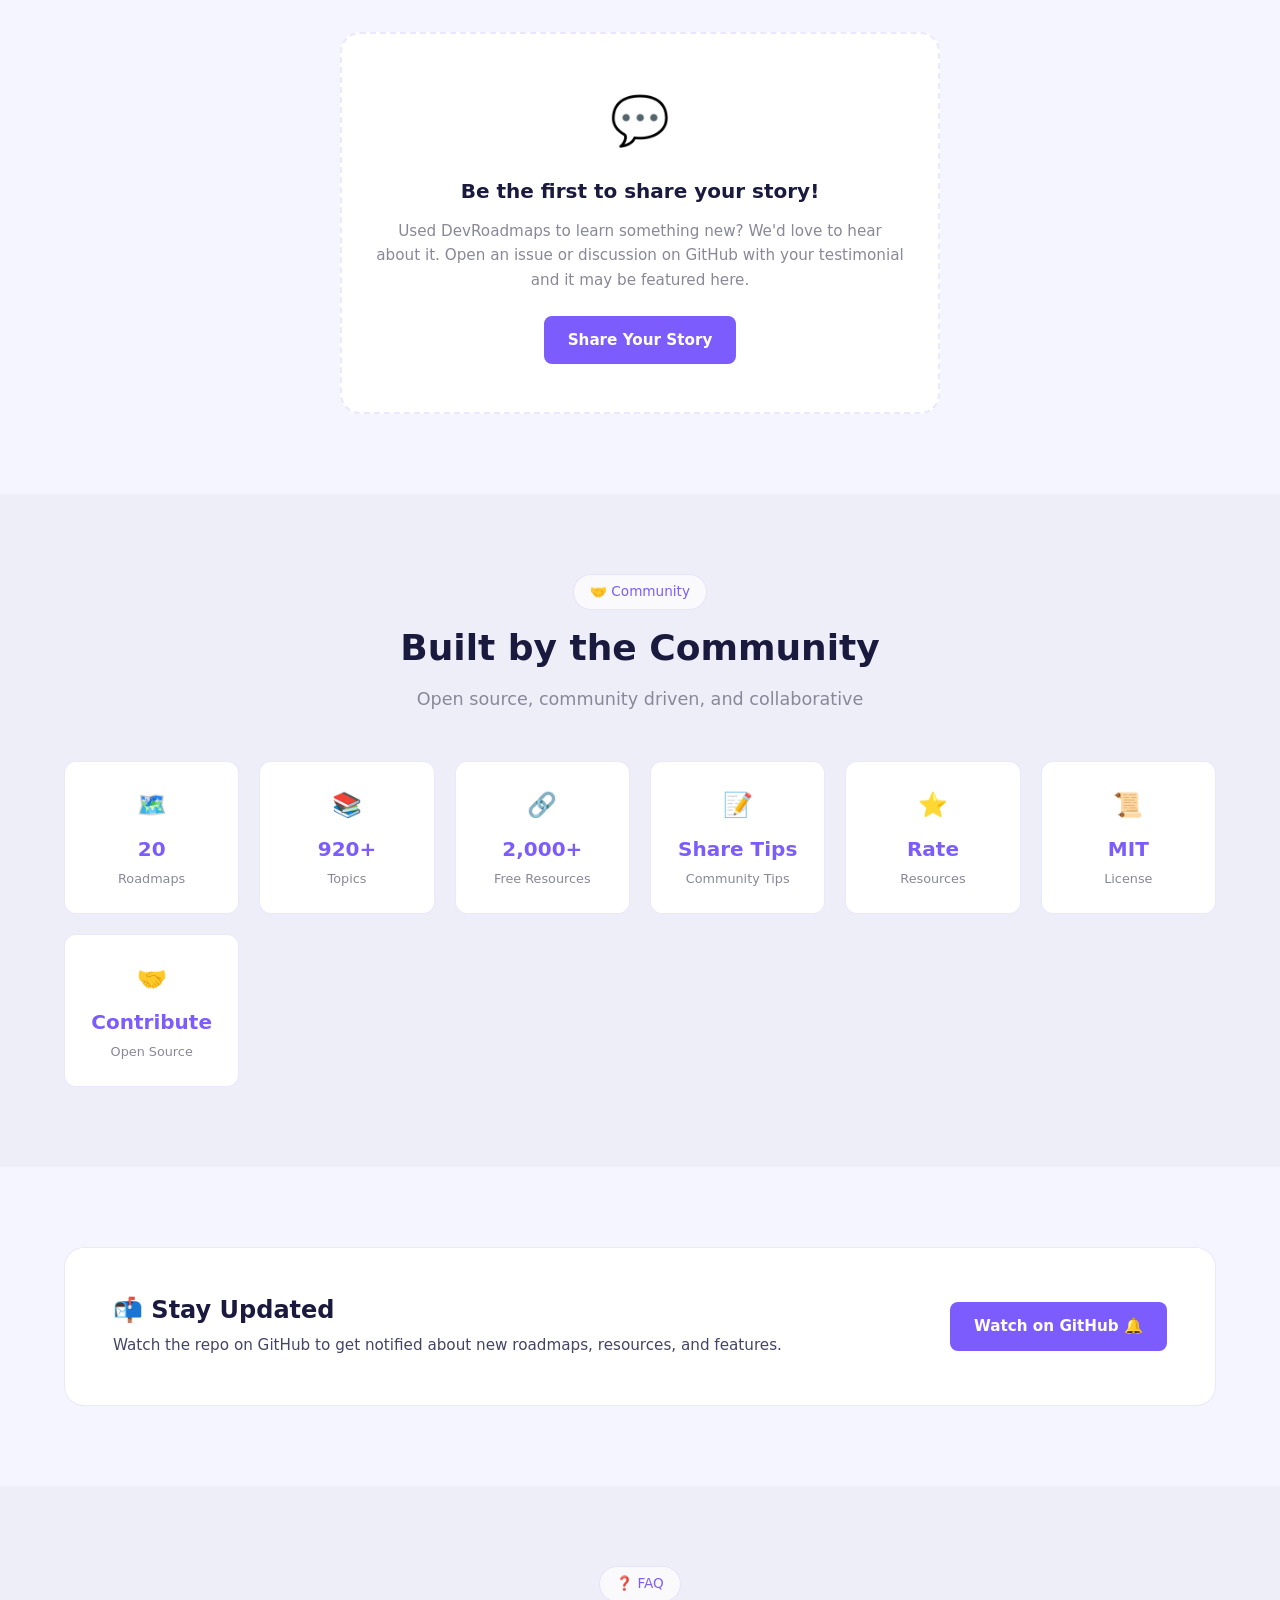
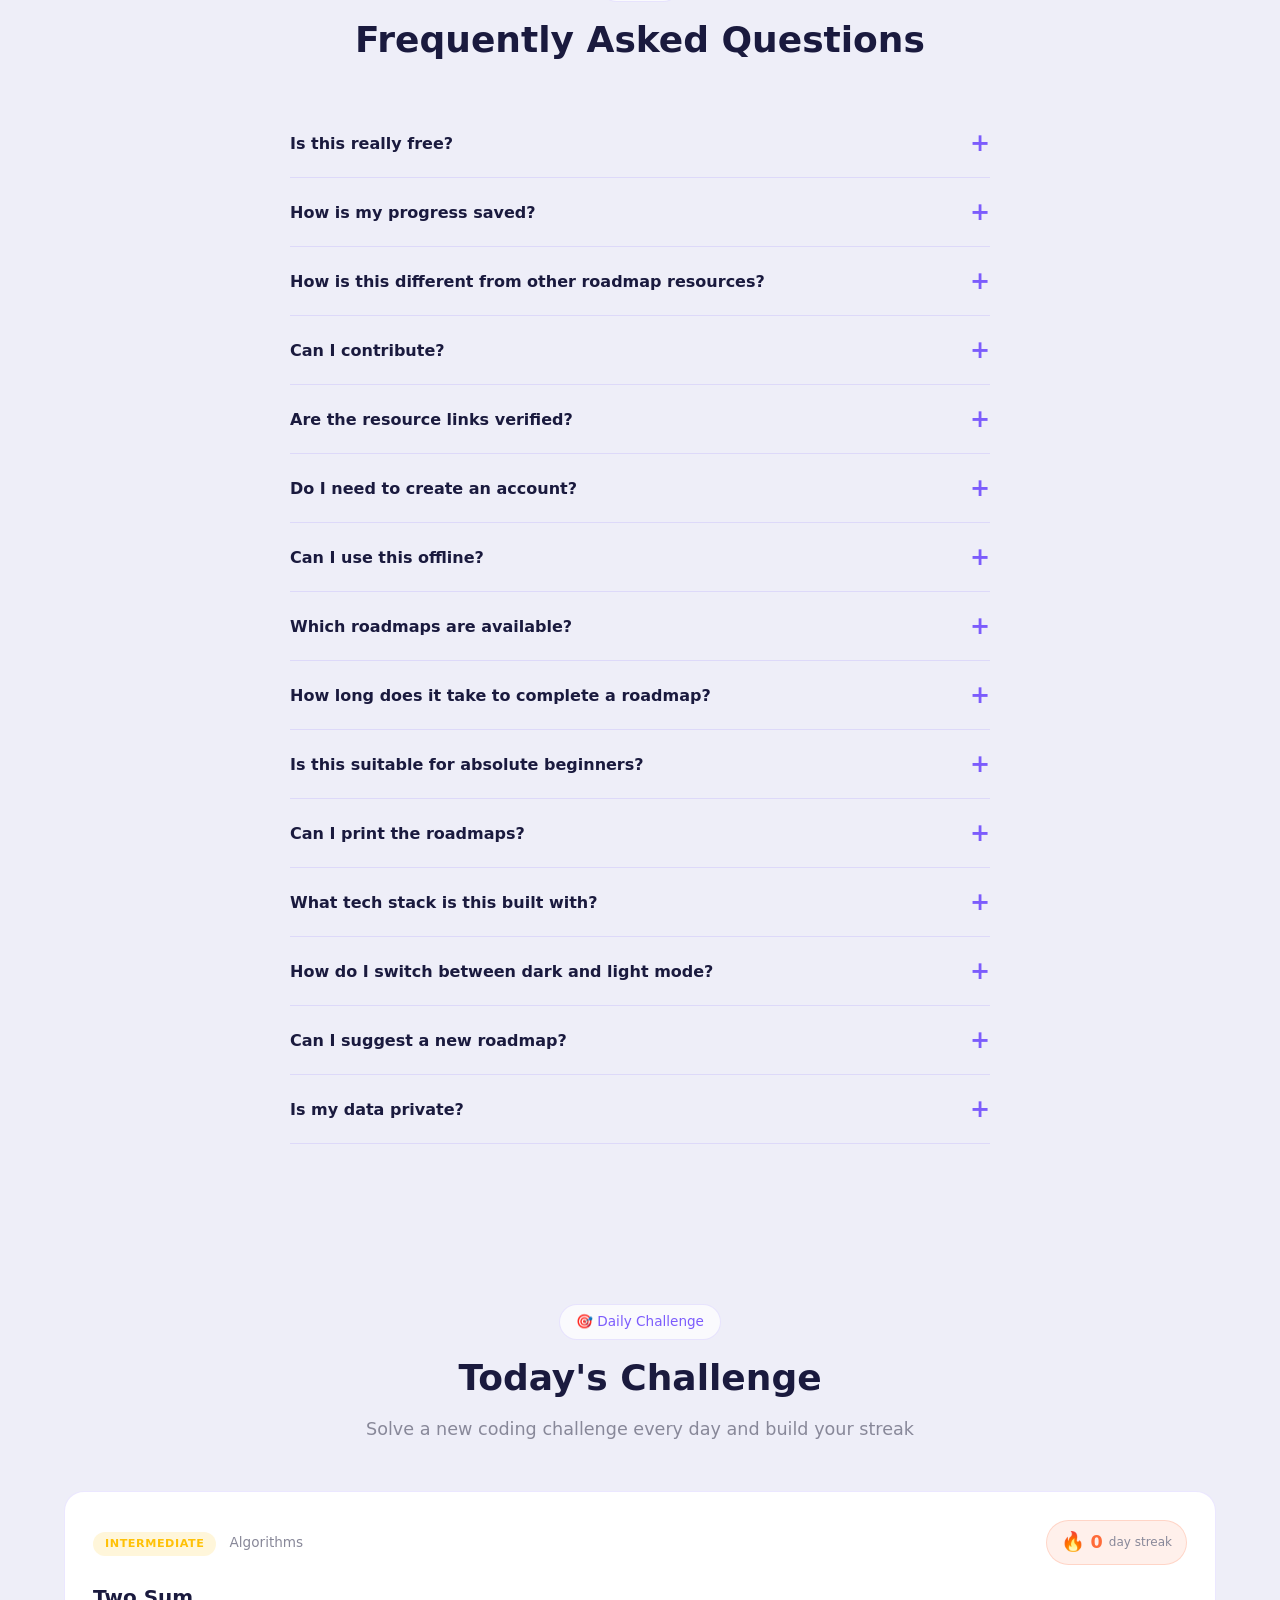
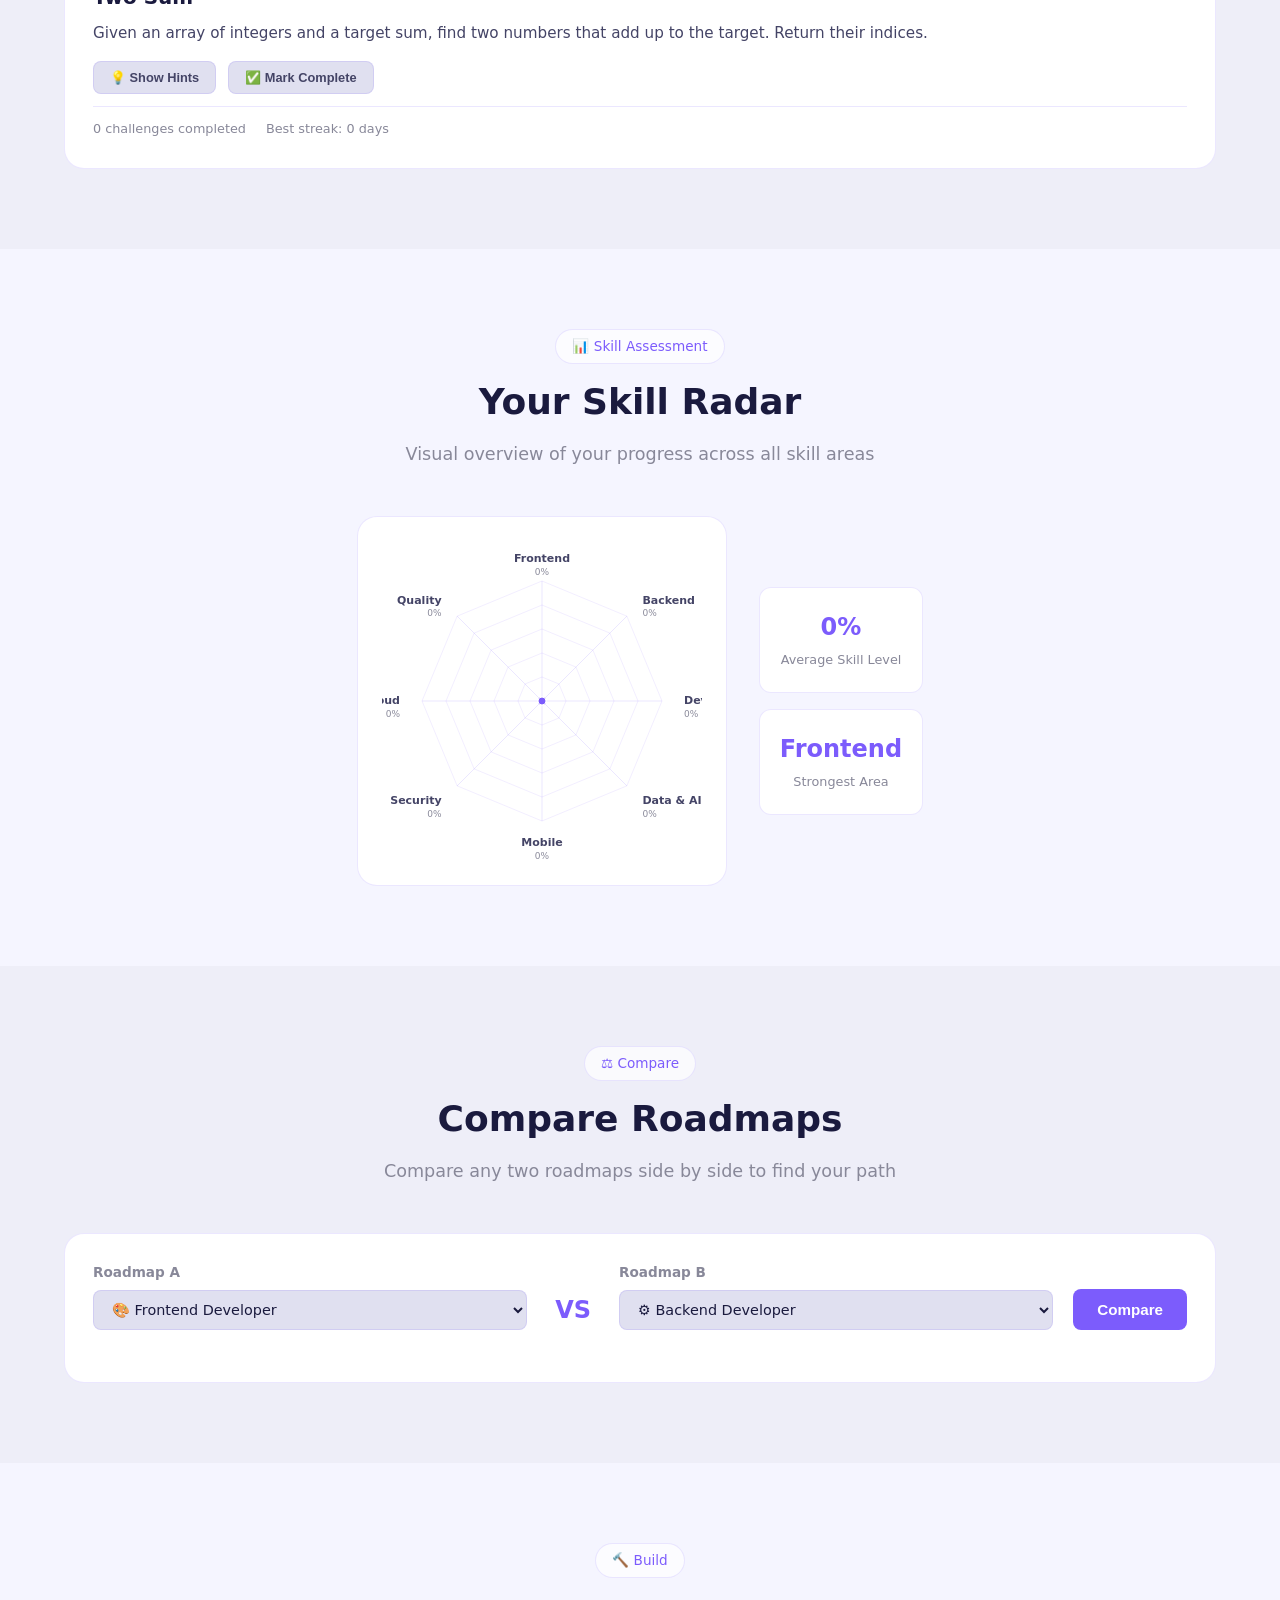
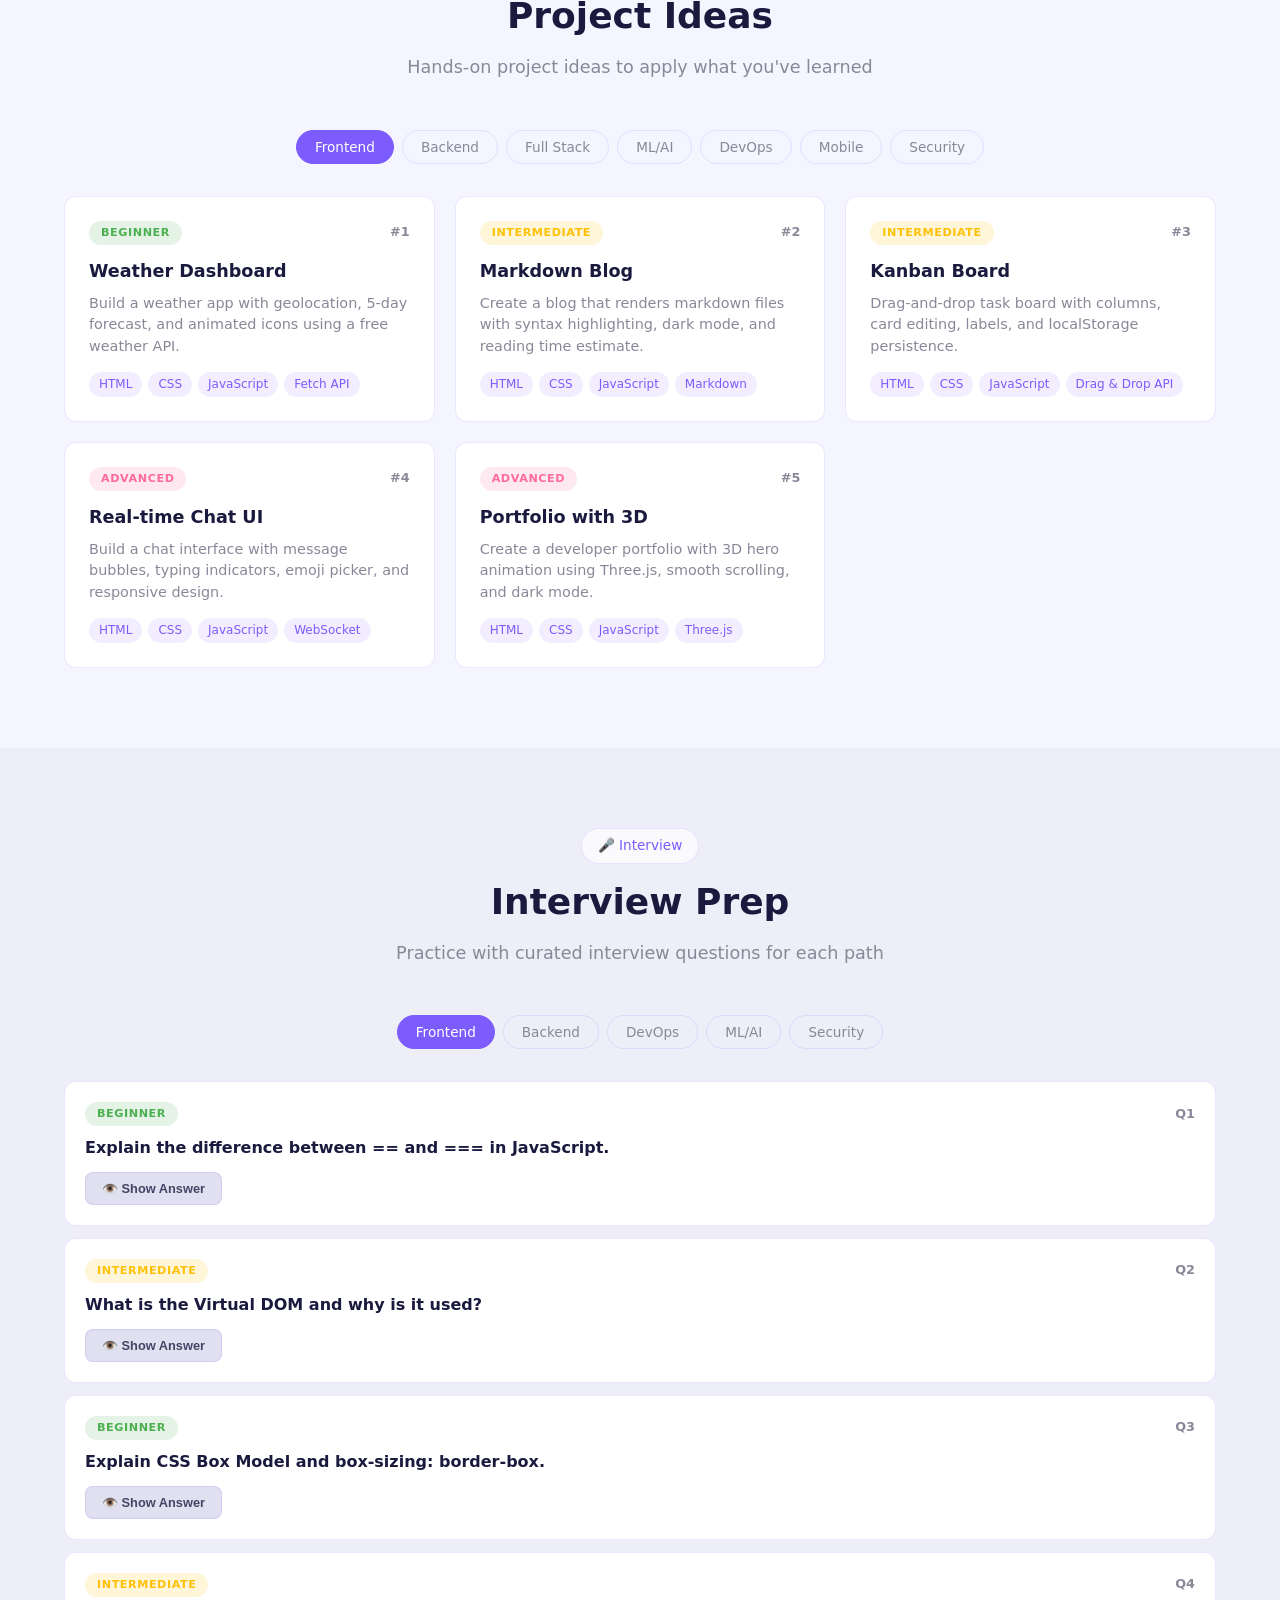
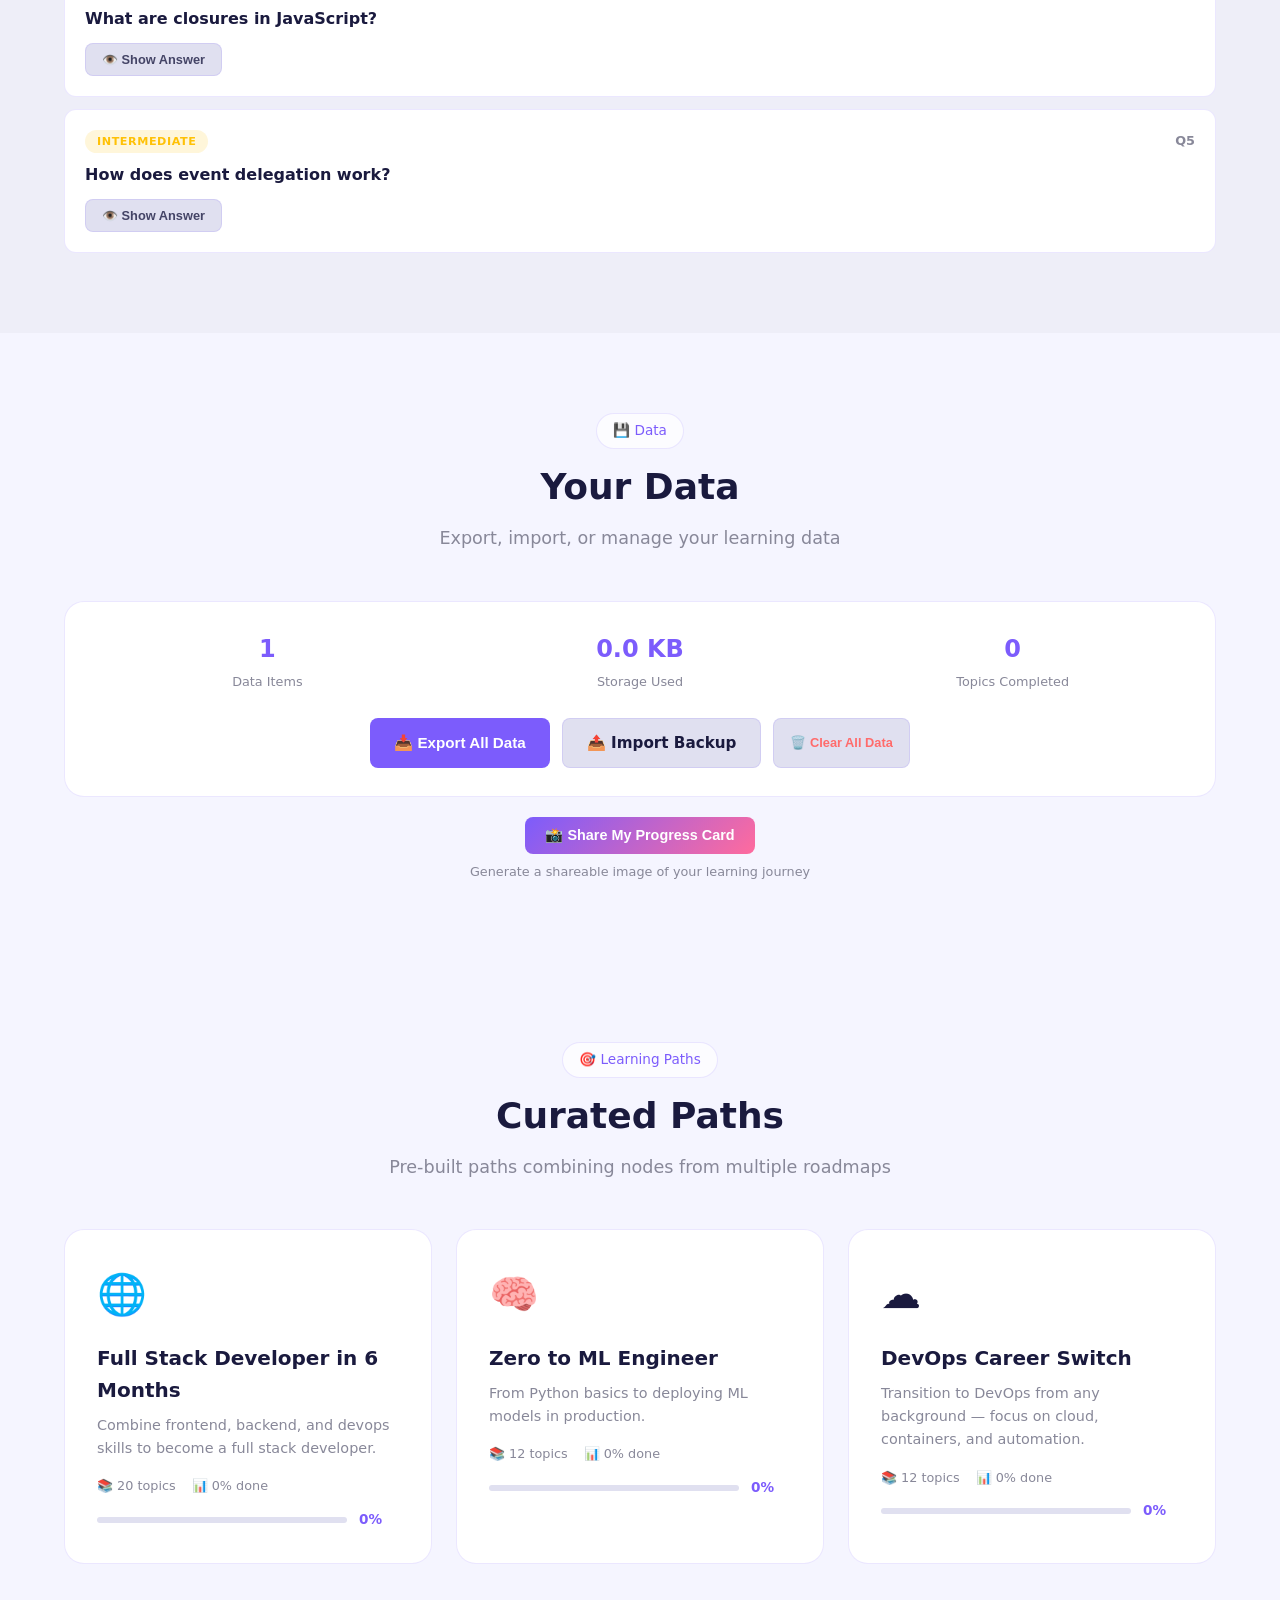
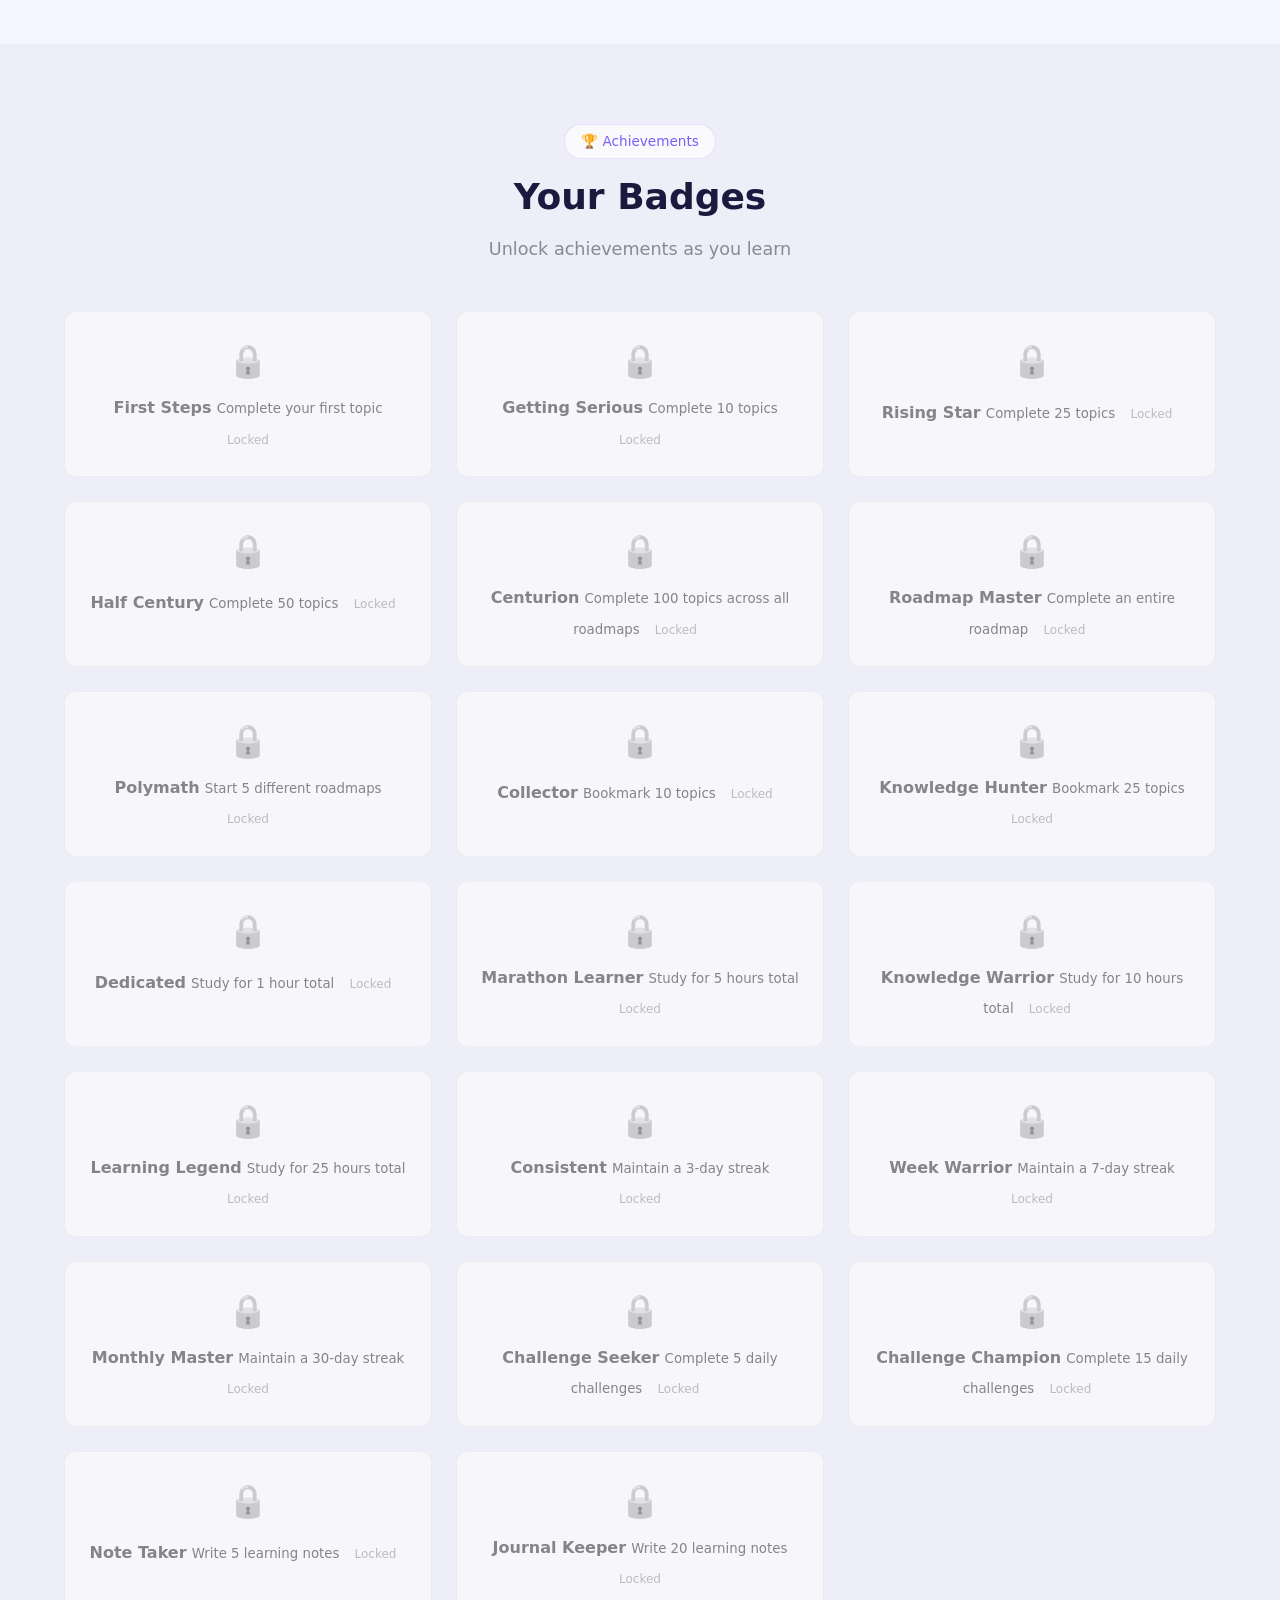
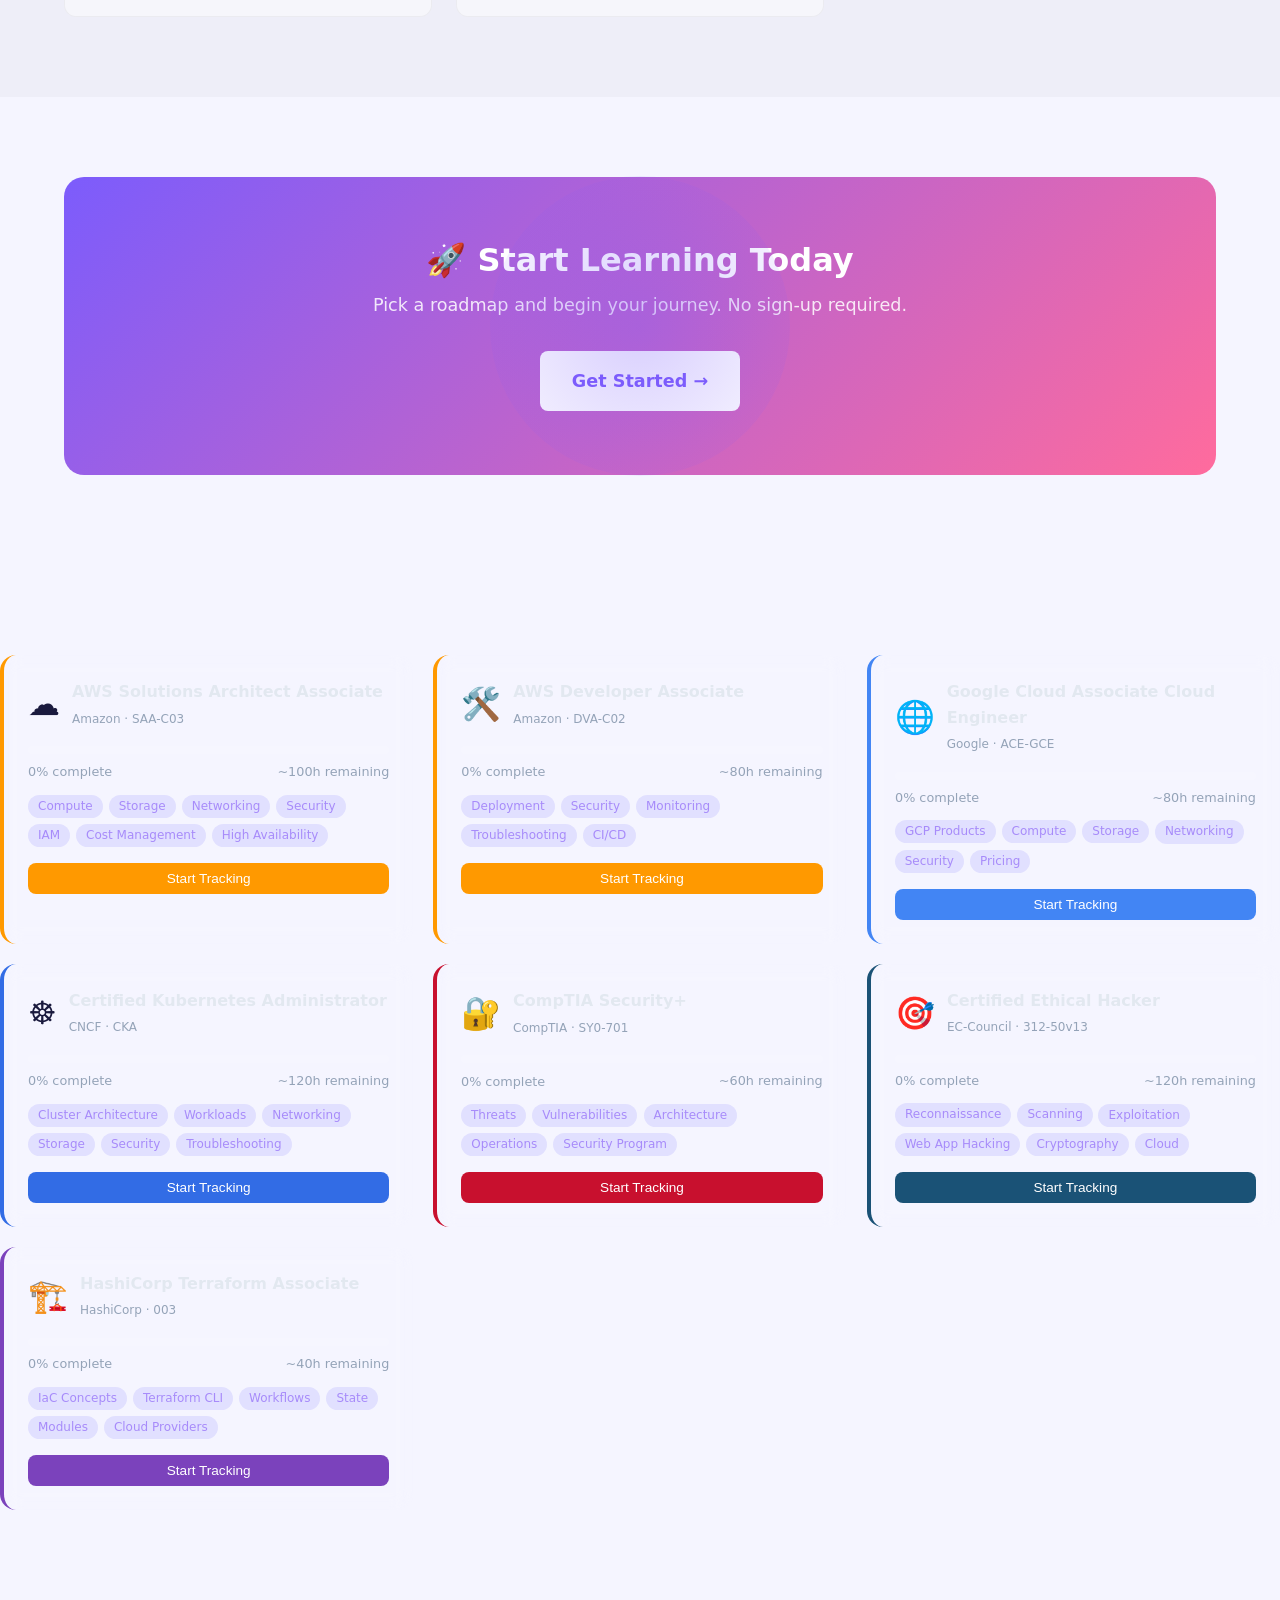
==== commit 76038c1a: "seo: add Google Search Console verification meta tag (add-only)" ====
--- a/index.html
+++ b/index.html
@@ -1,6 +1,7 @@
 <!doctype html>
 <html lang="en" data-theme="dark">
   <head>
+    <meta name="google-site-verification" content="NE4MzR6NIdQYAoPS52dBxjRxvB8TWUTt4aGM2Uachik" />
     <meta charset="UTF-8" />
     <meta name="viewport" content="width=device-width, initial-scale=1.0" />
     <title>
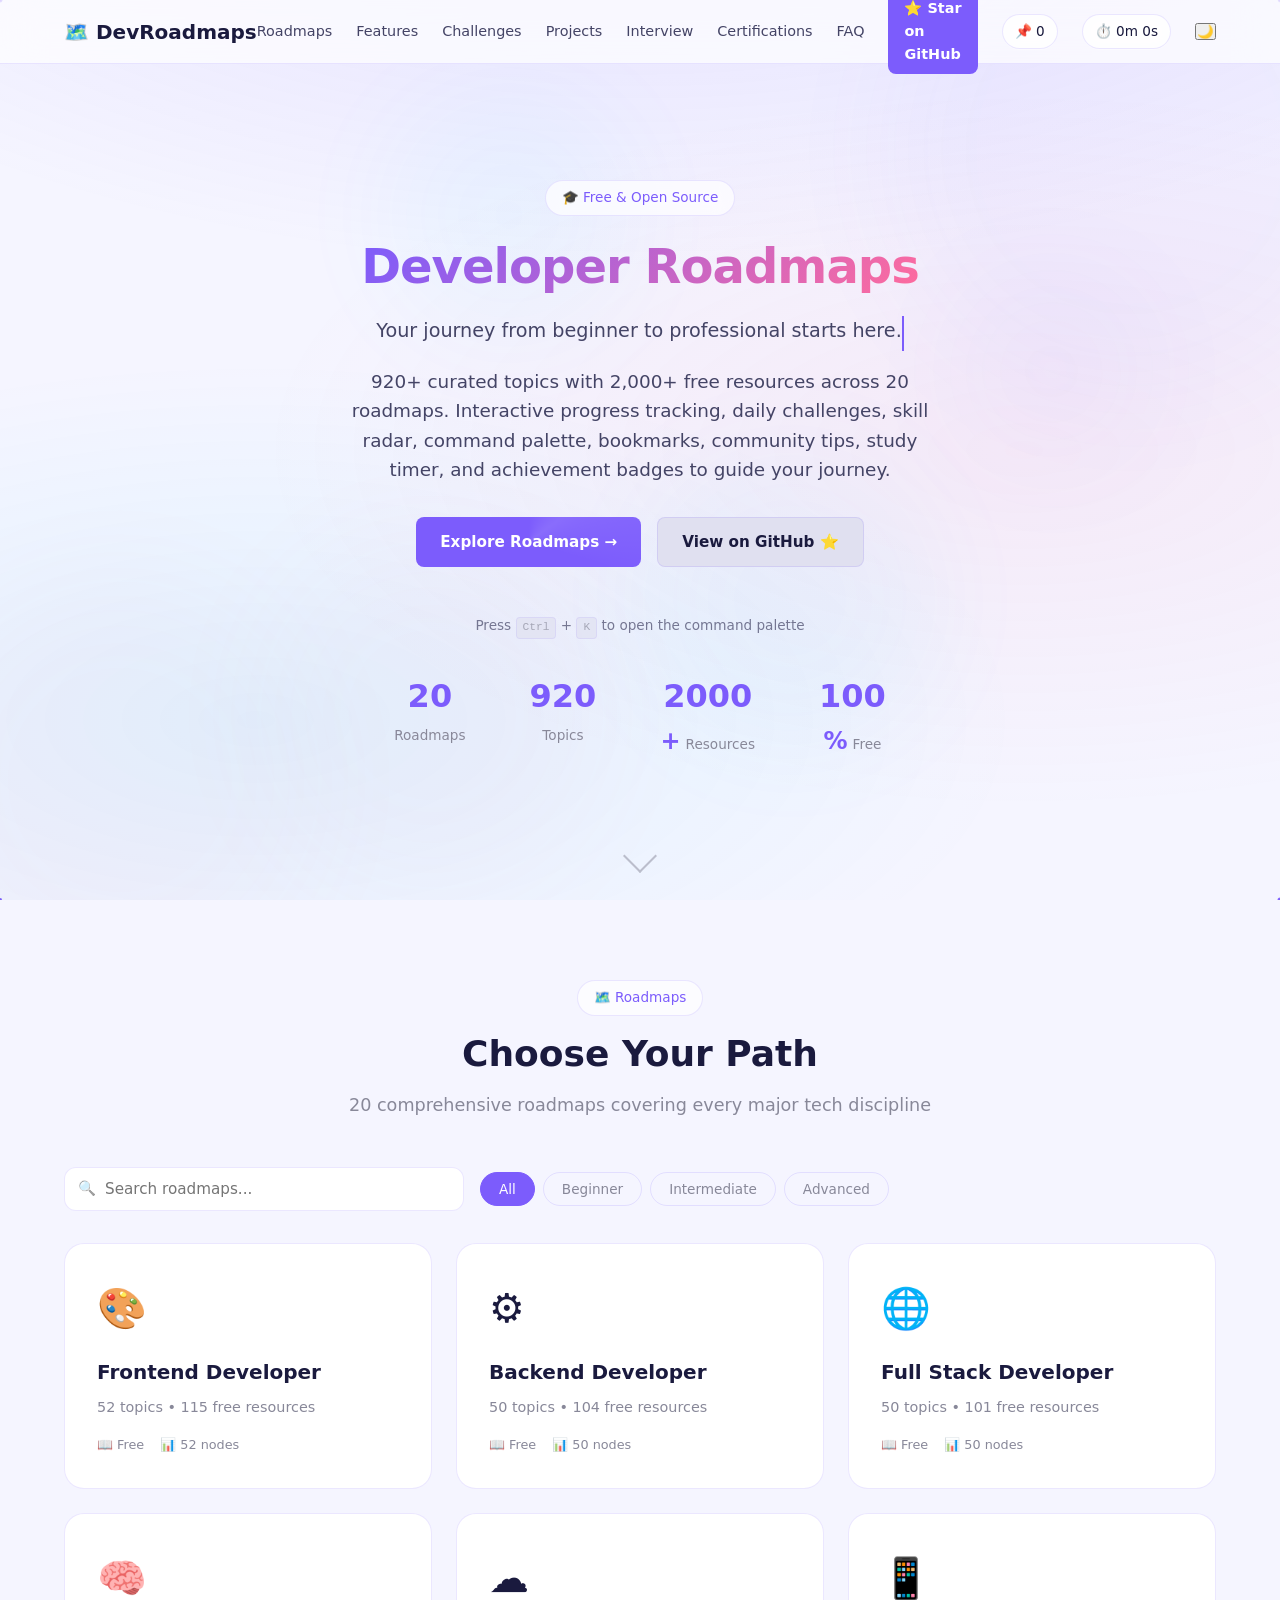
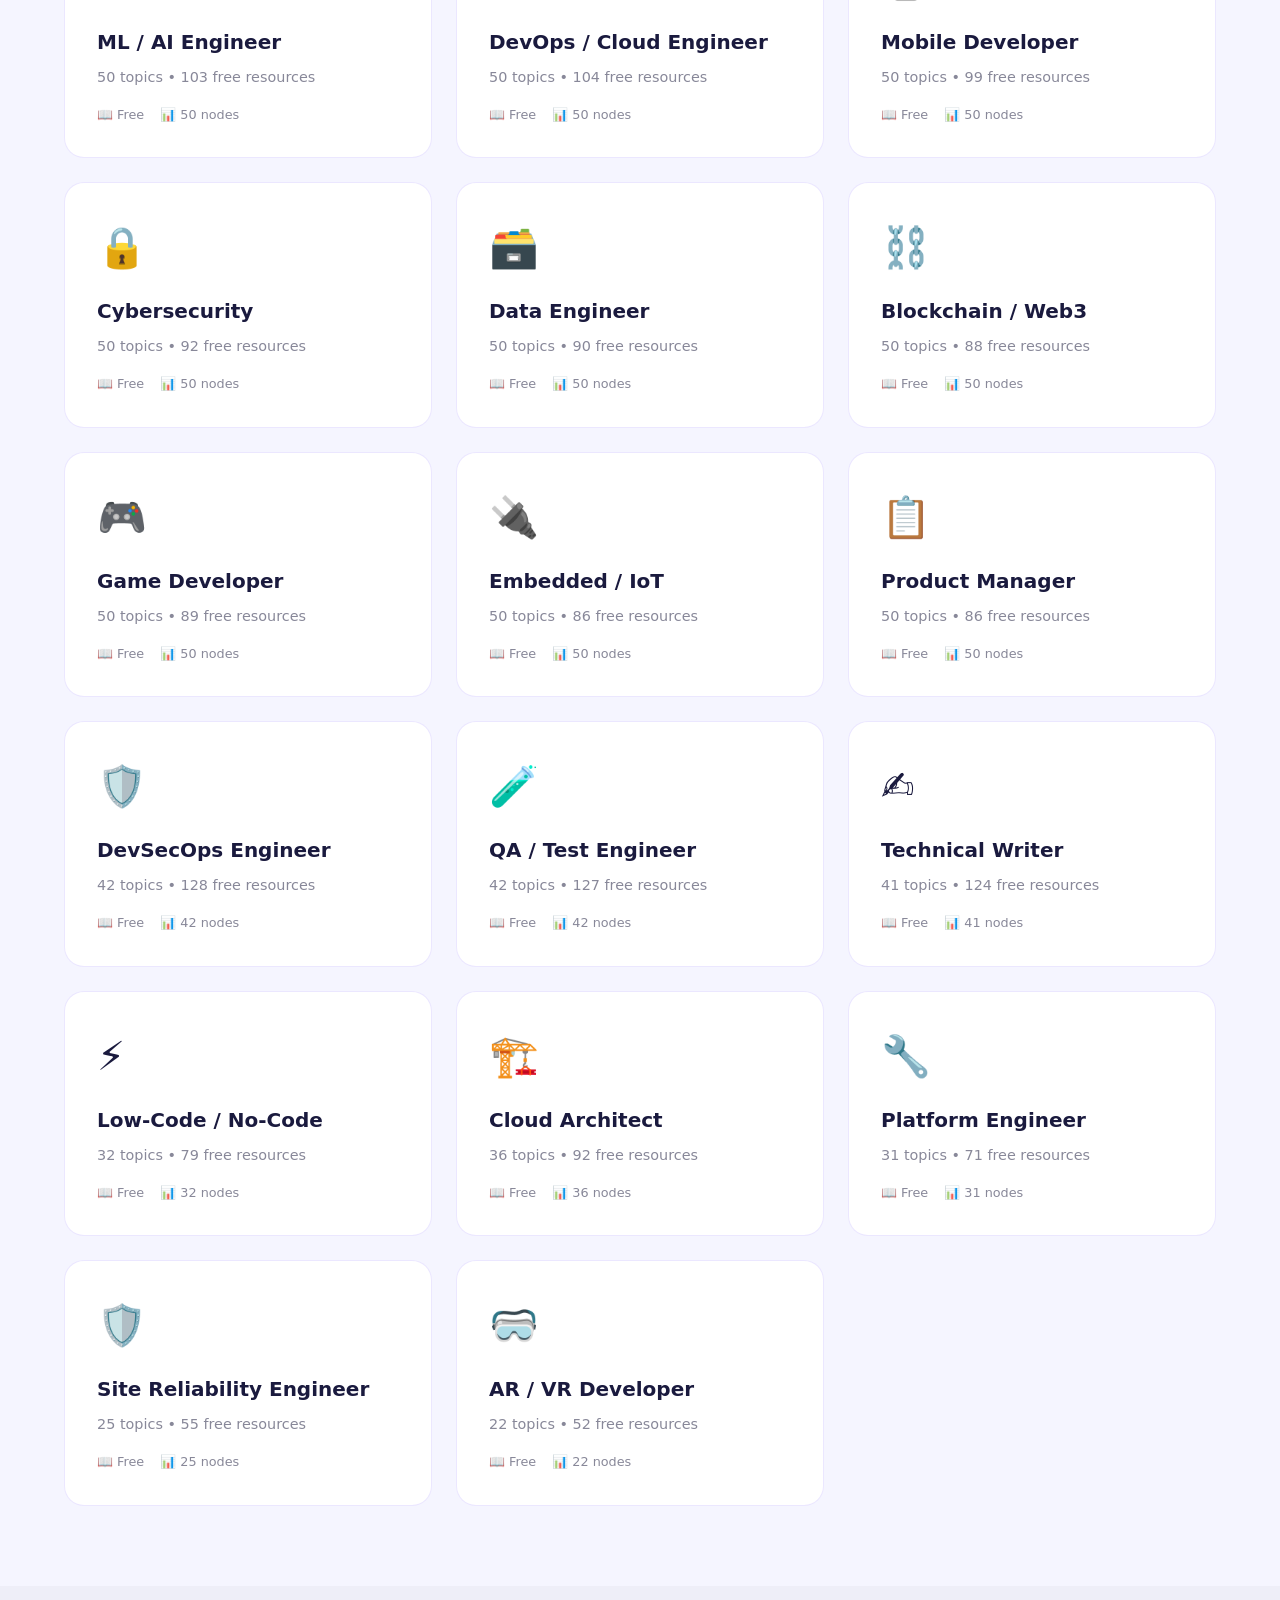
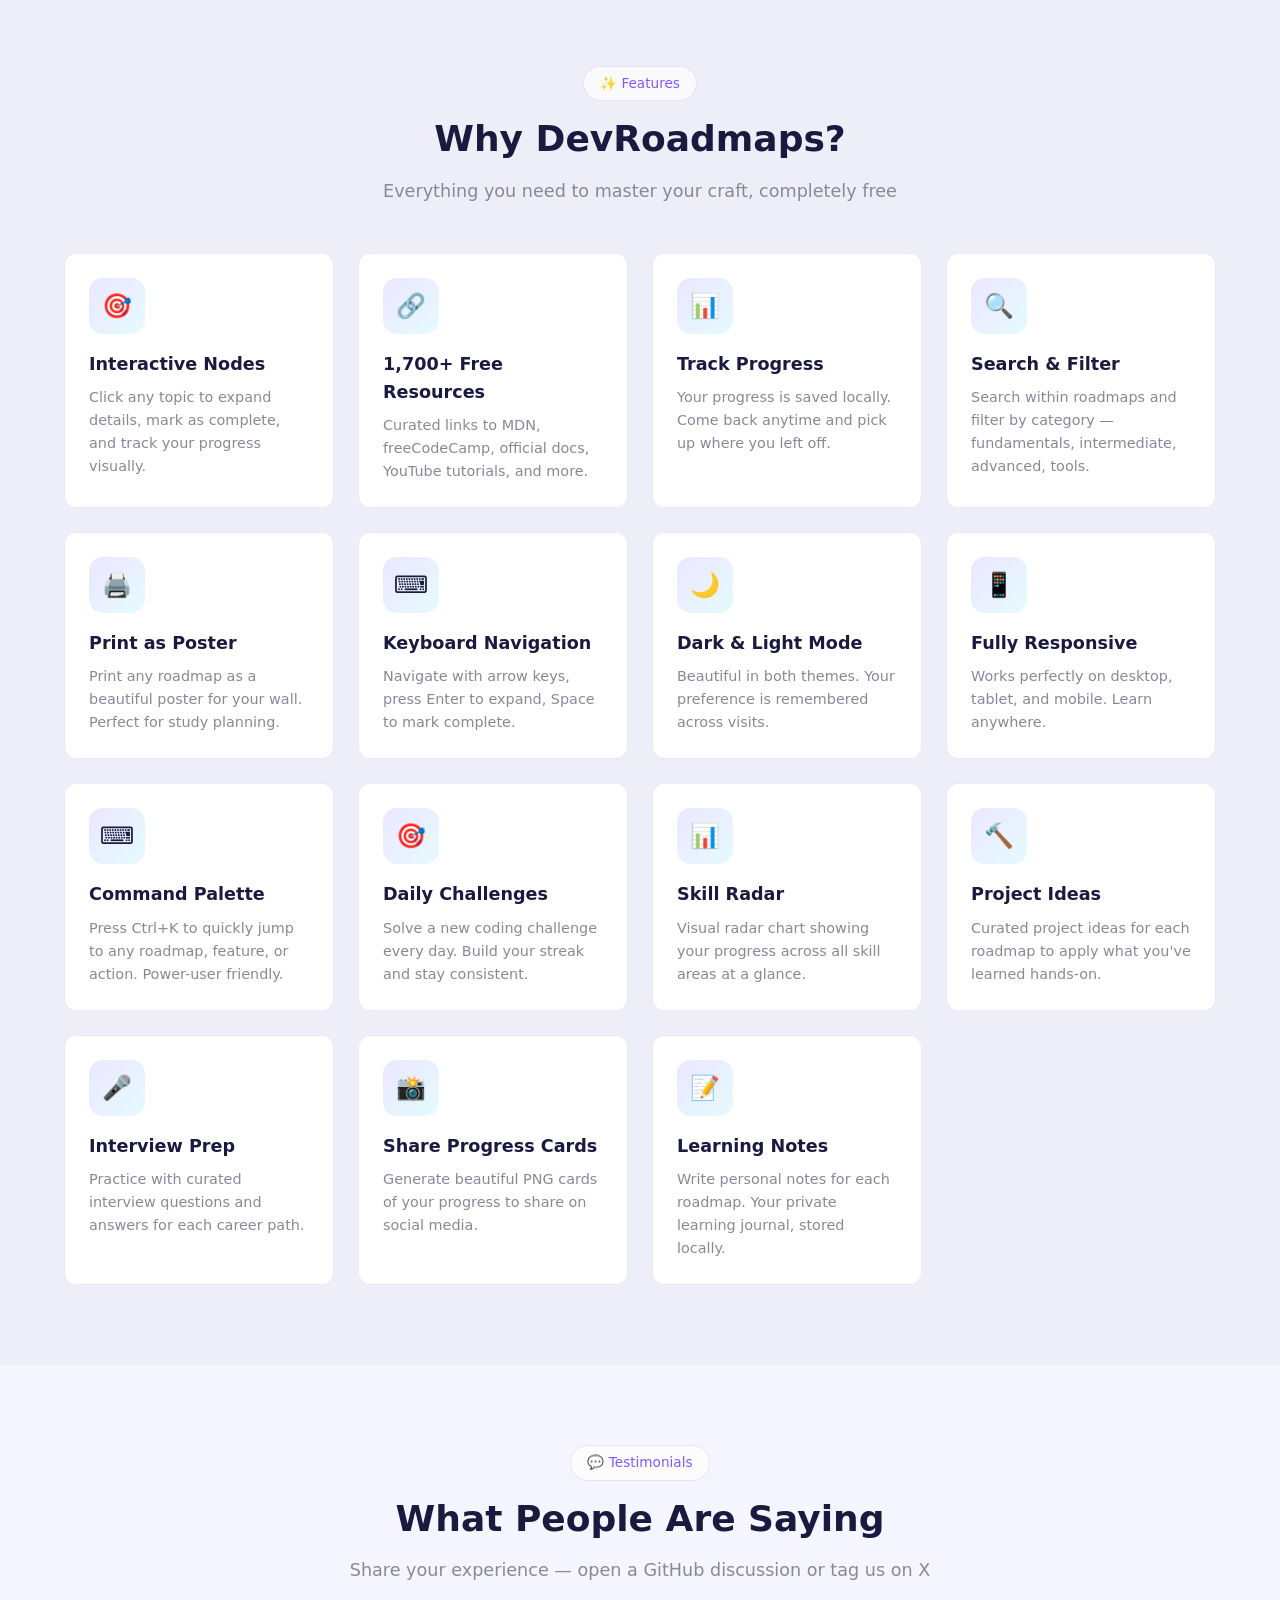
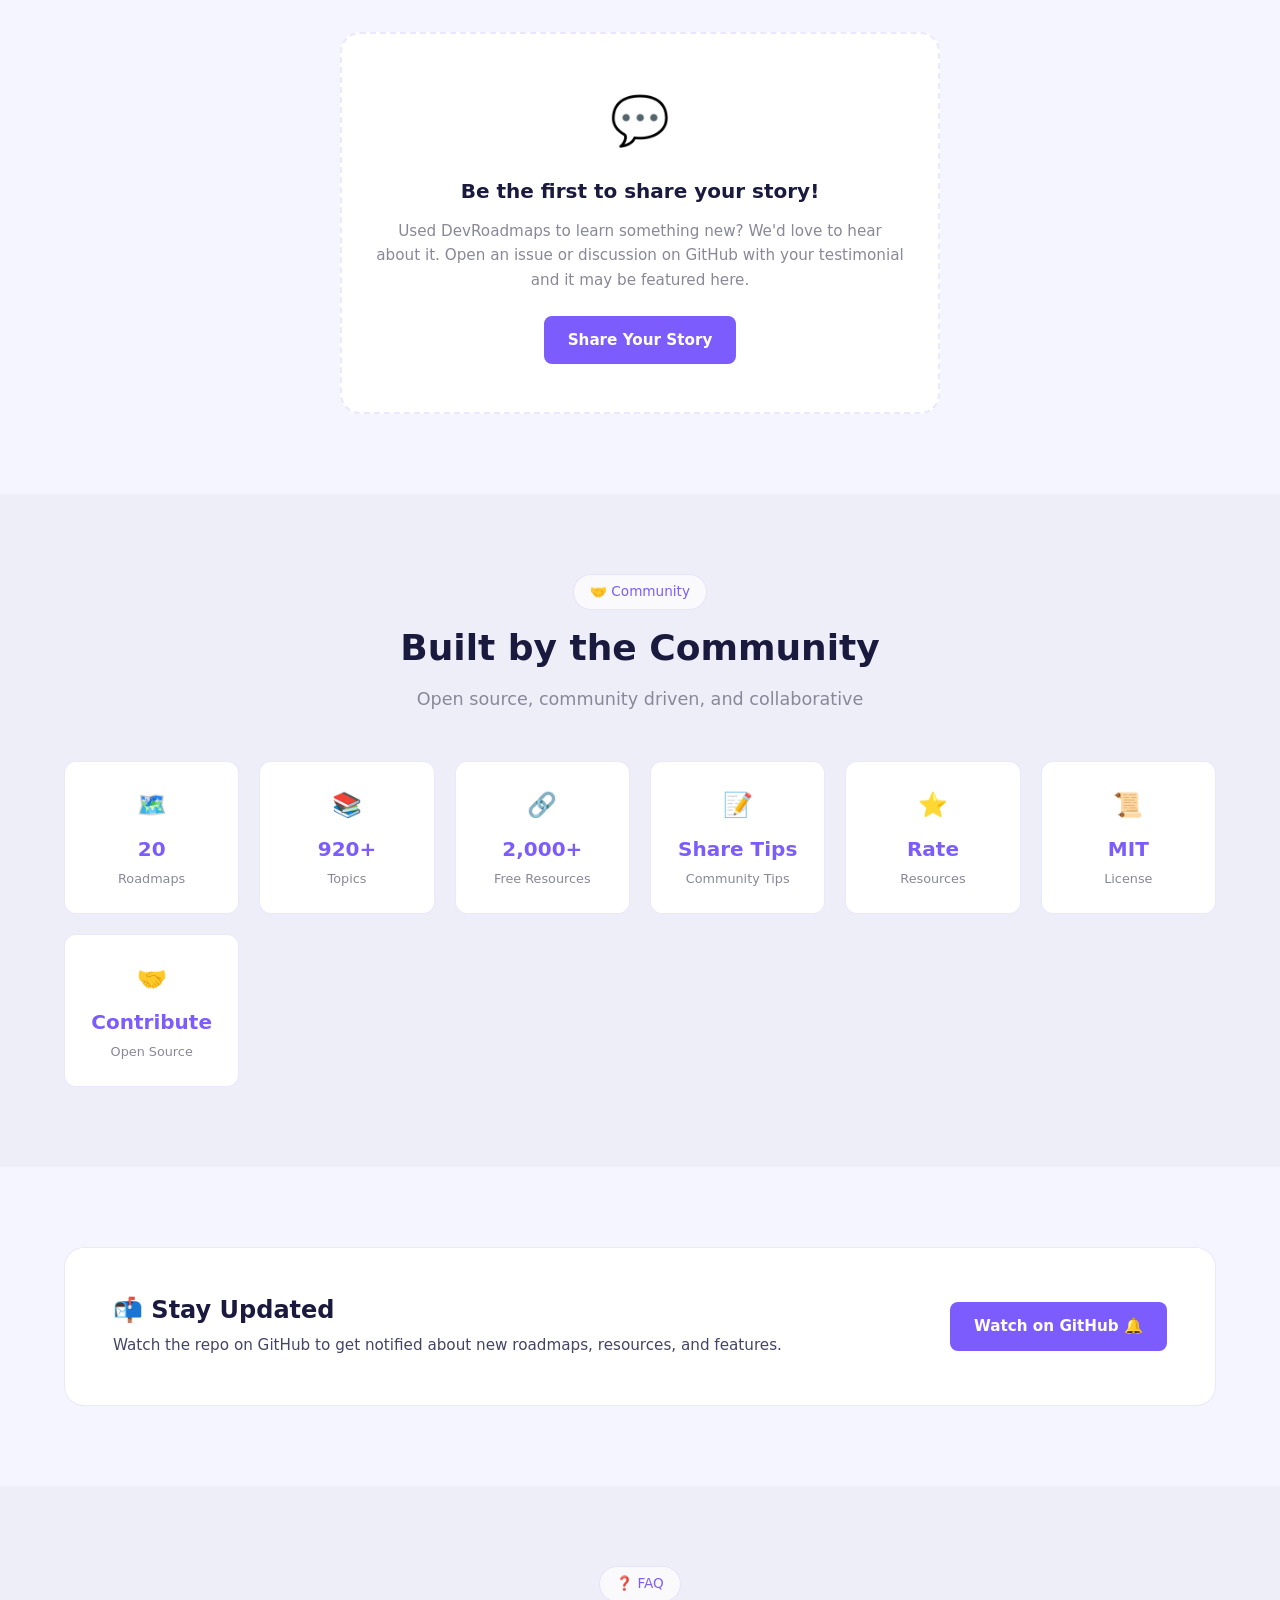
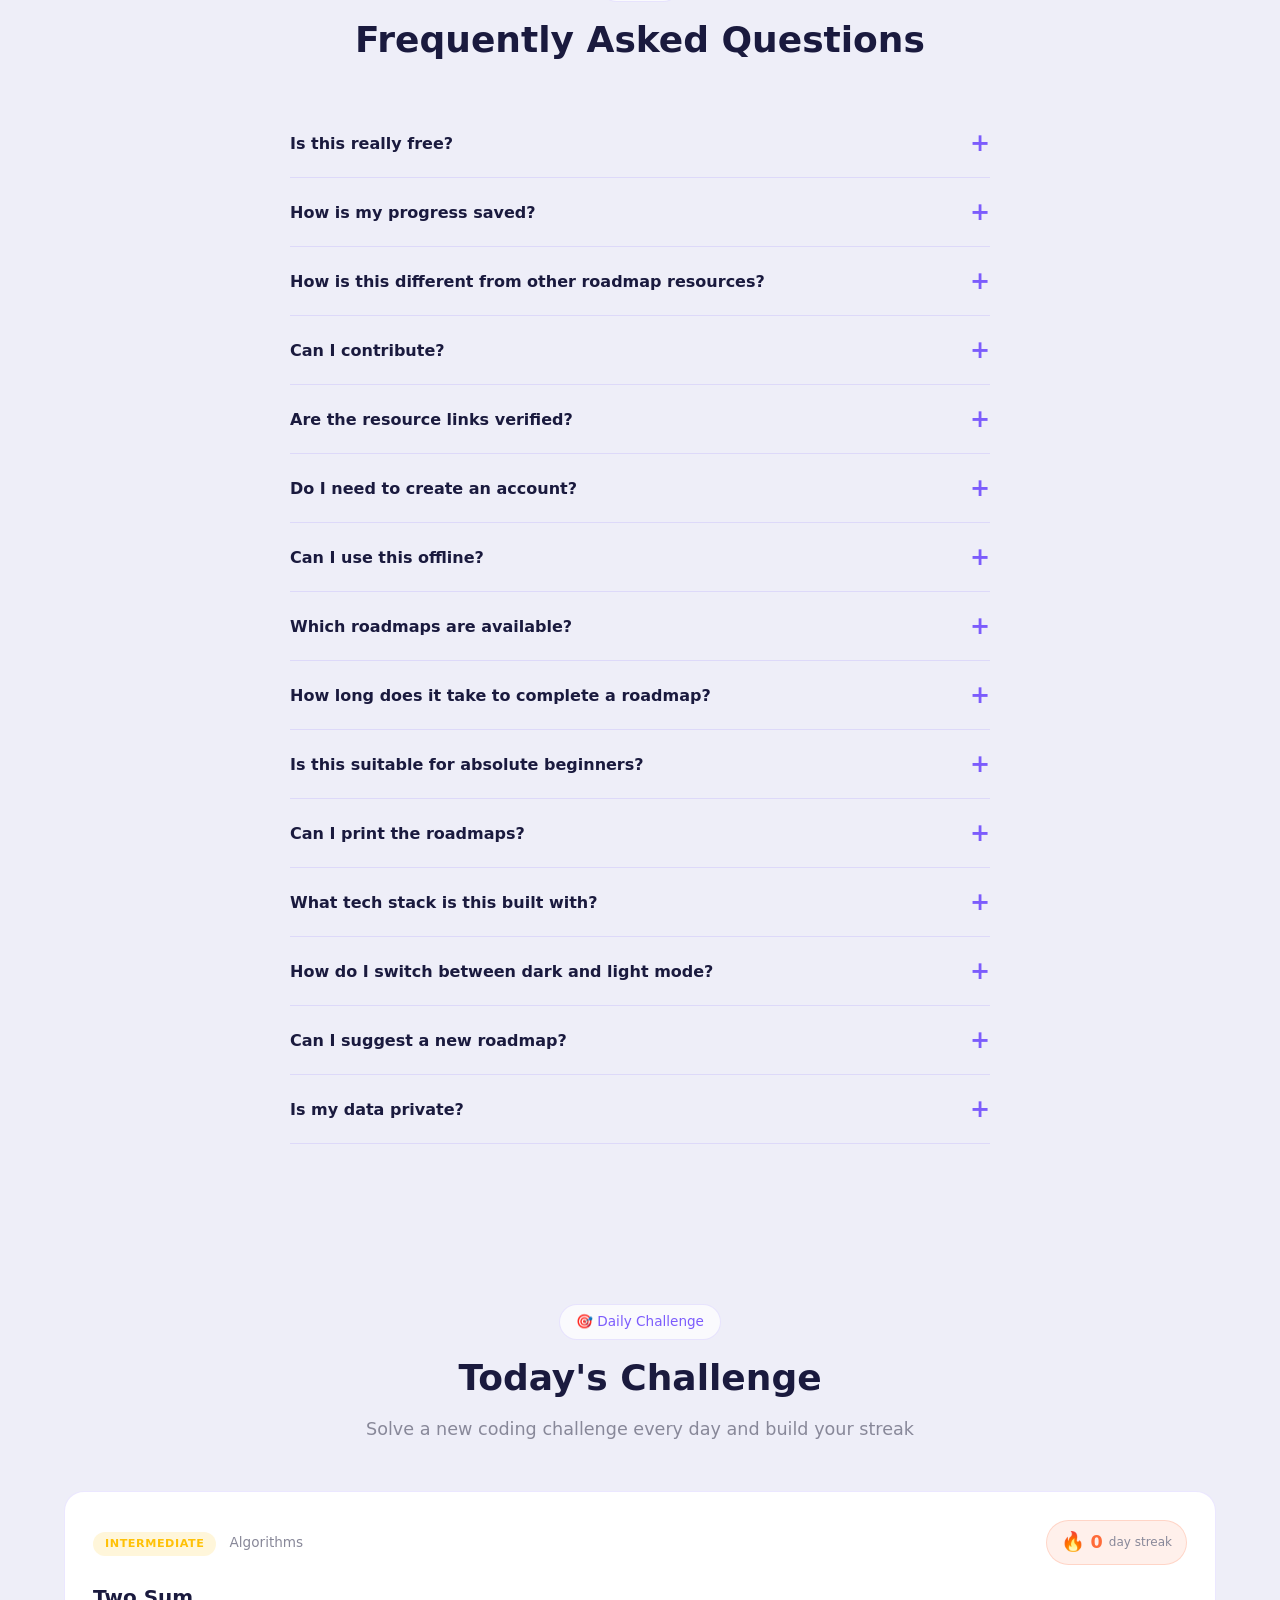
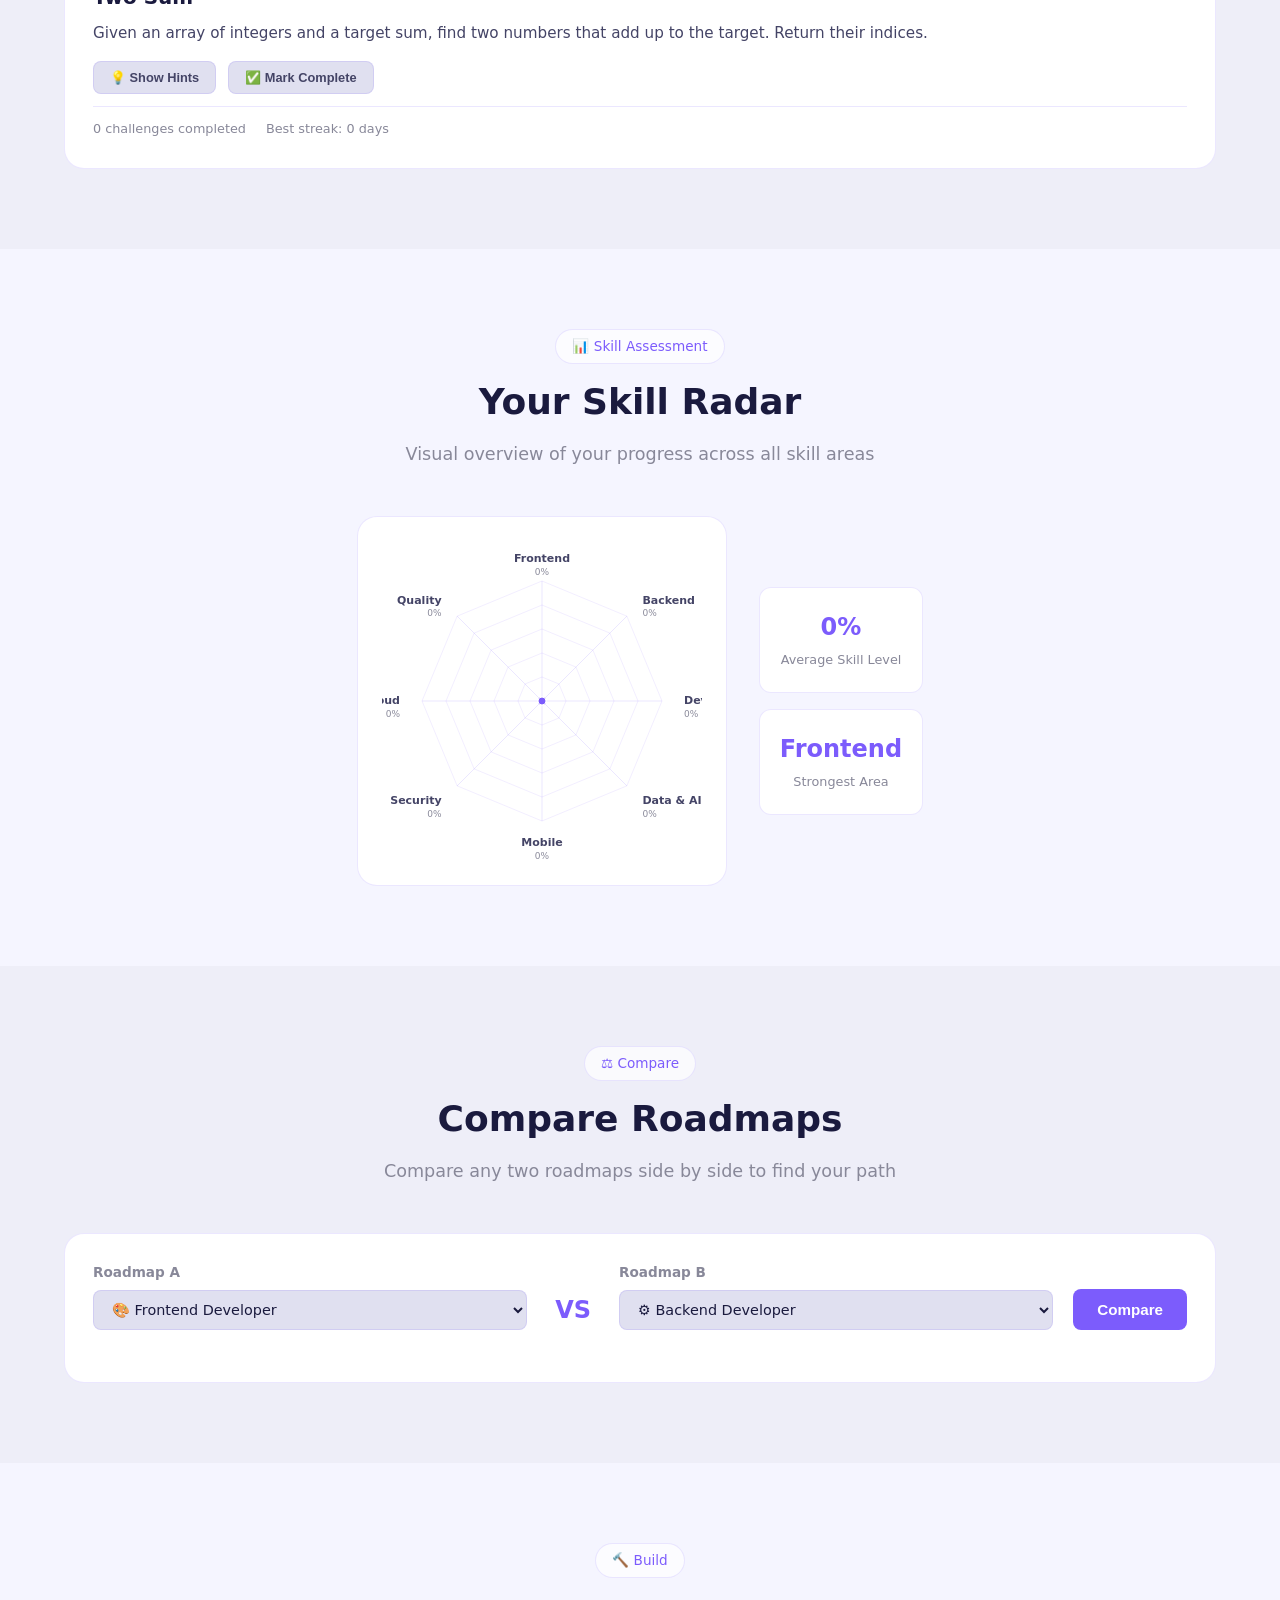
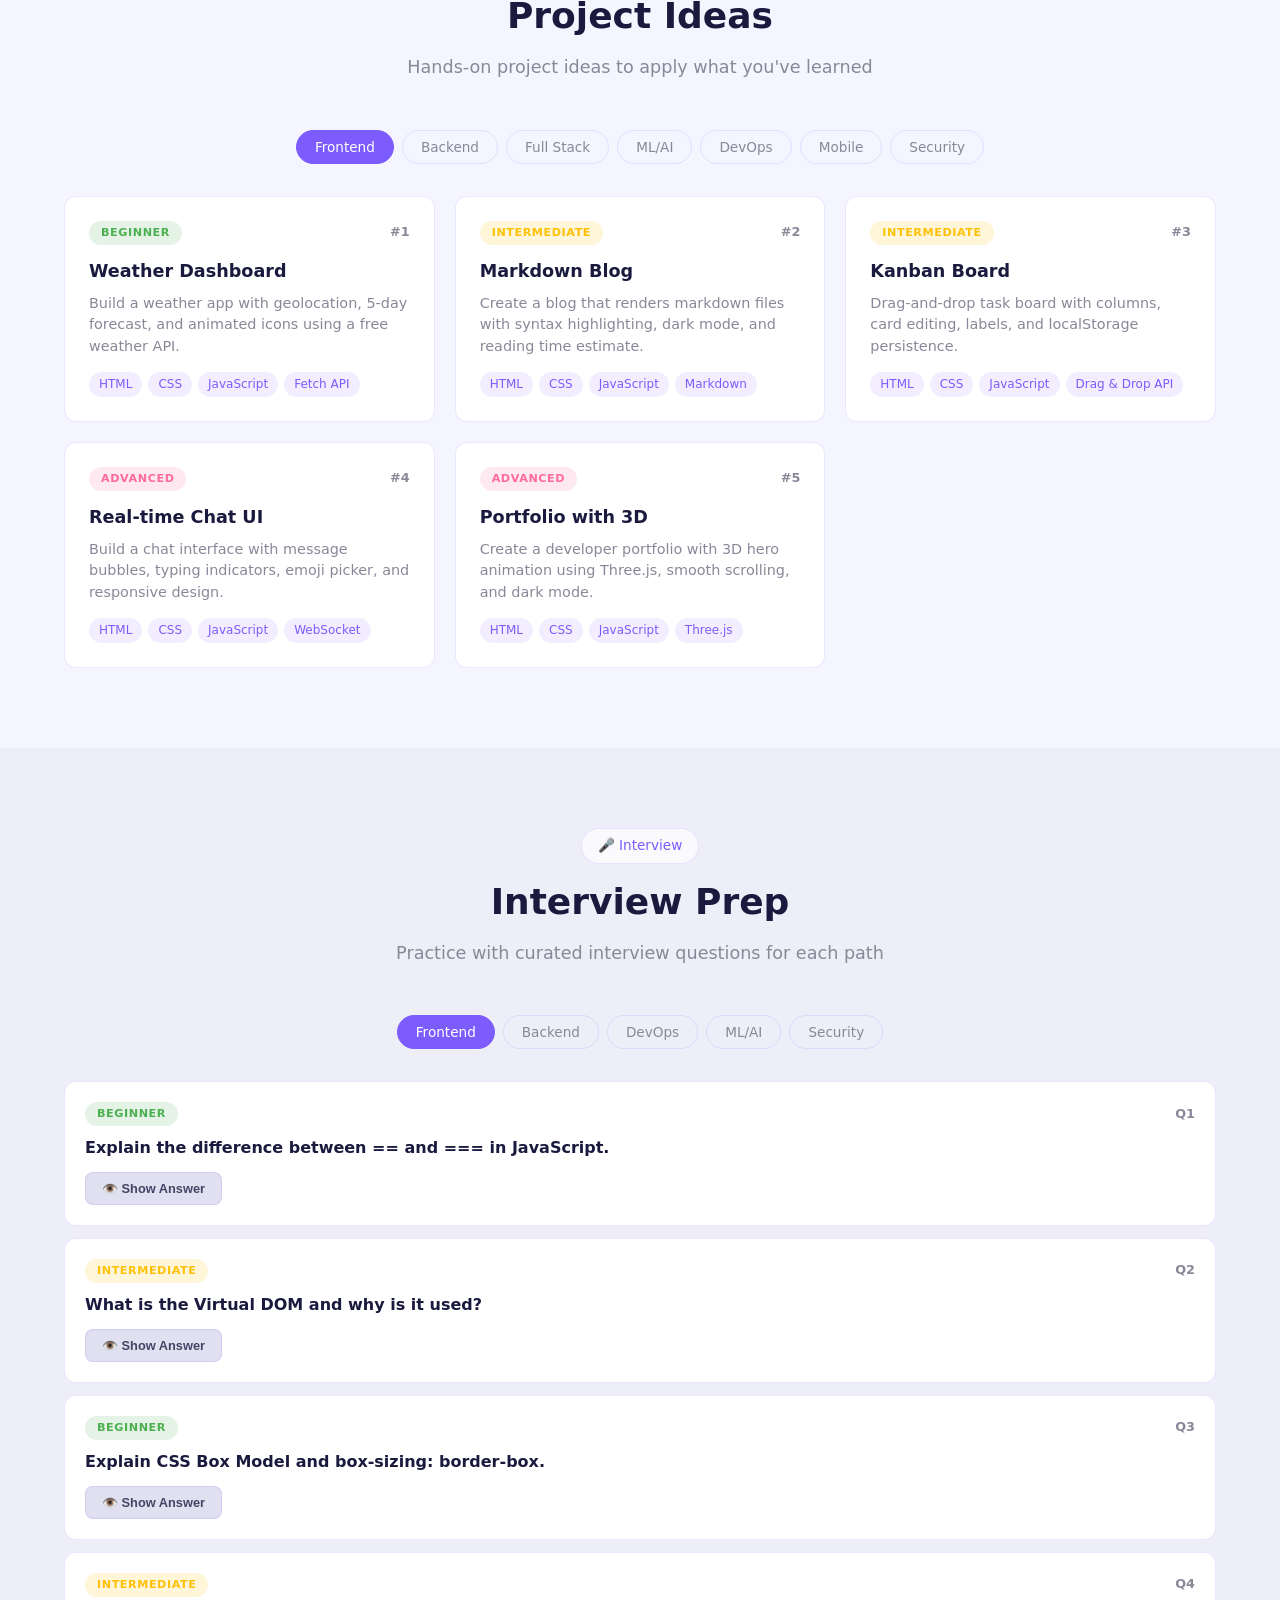
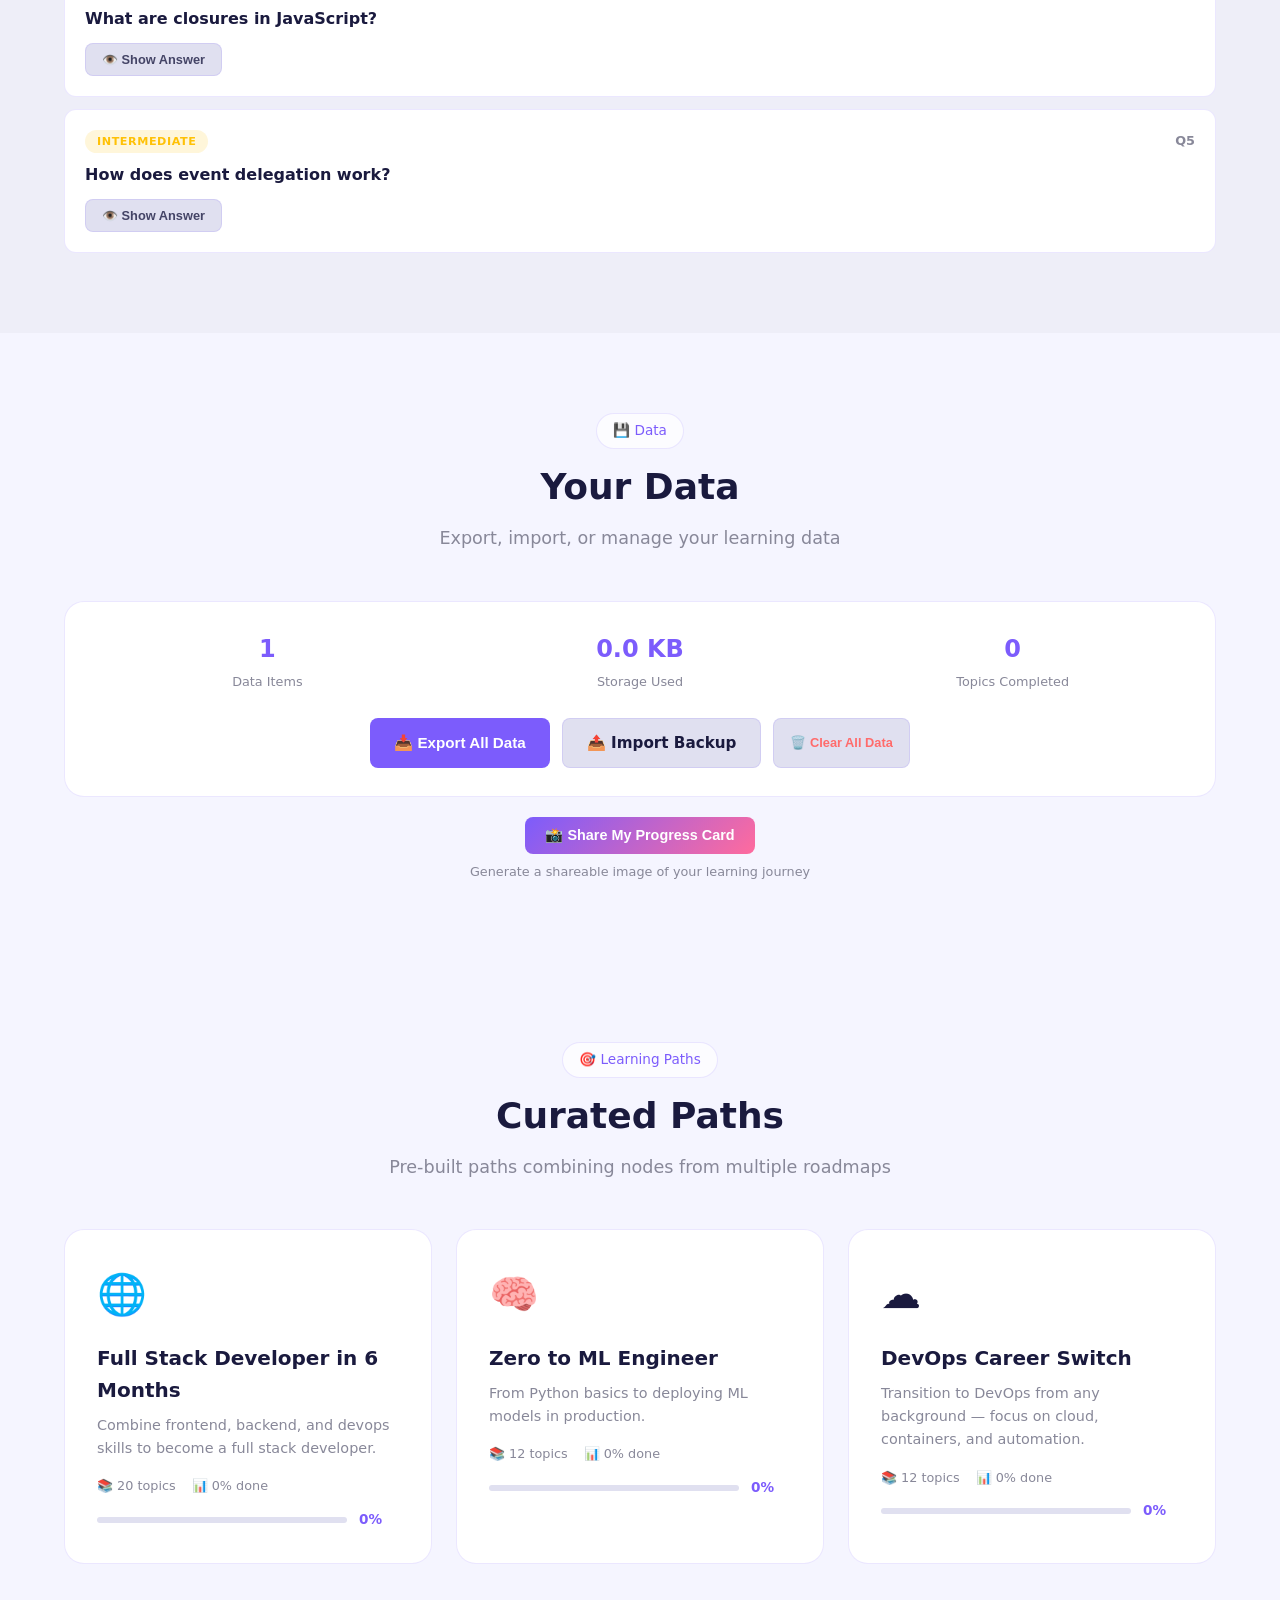
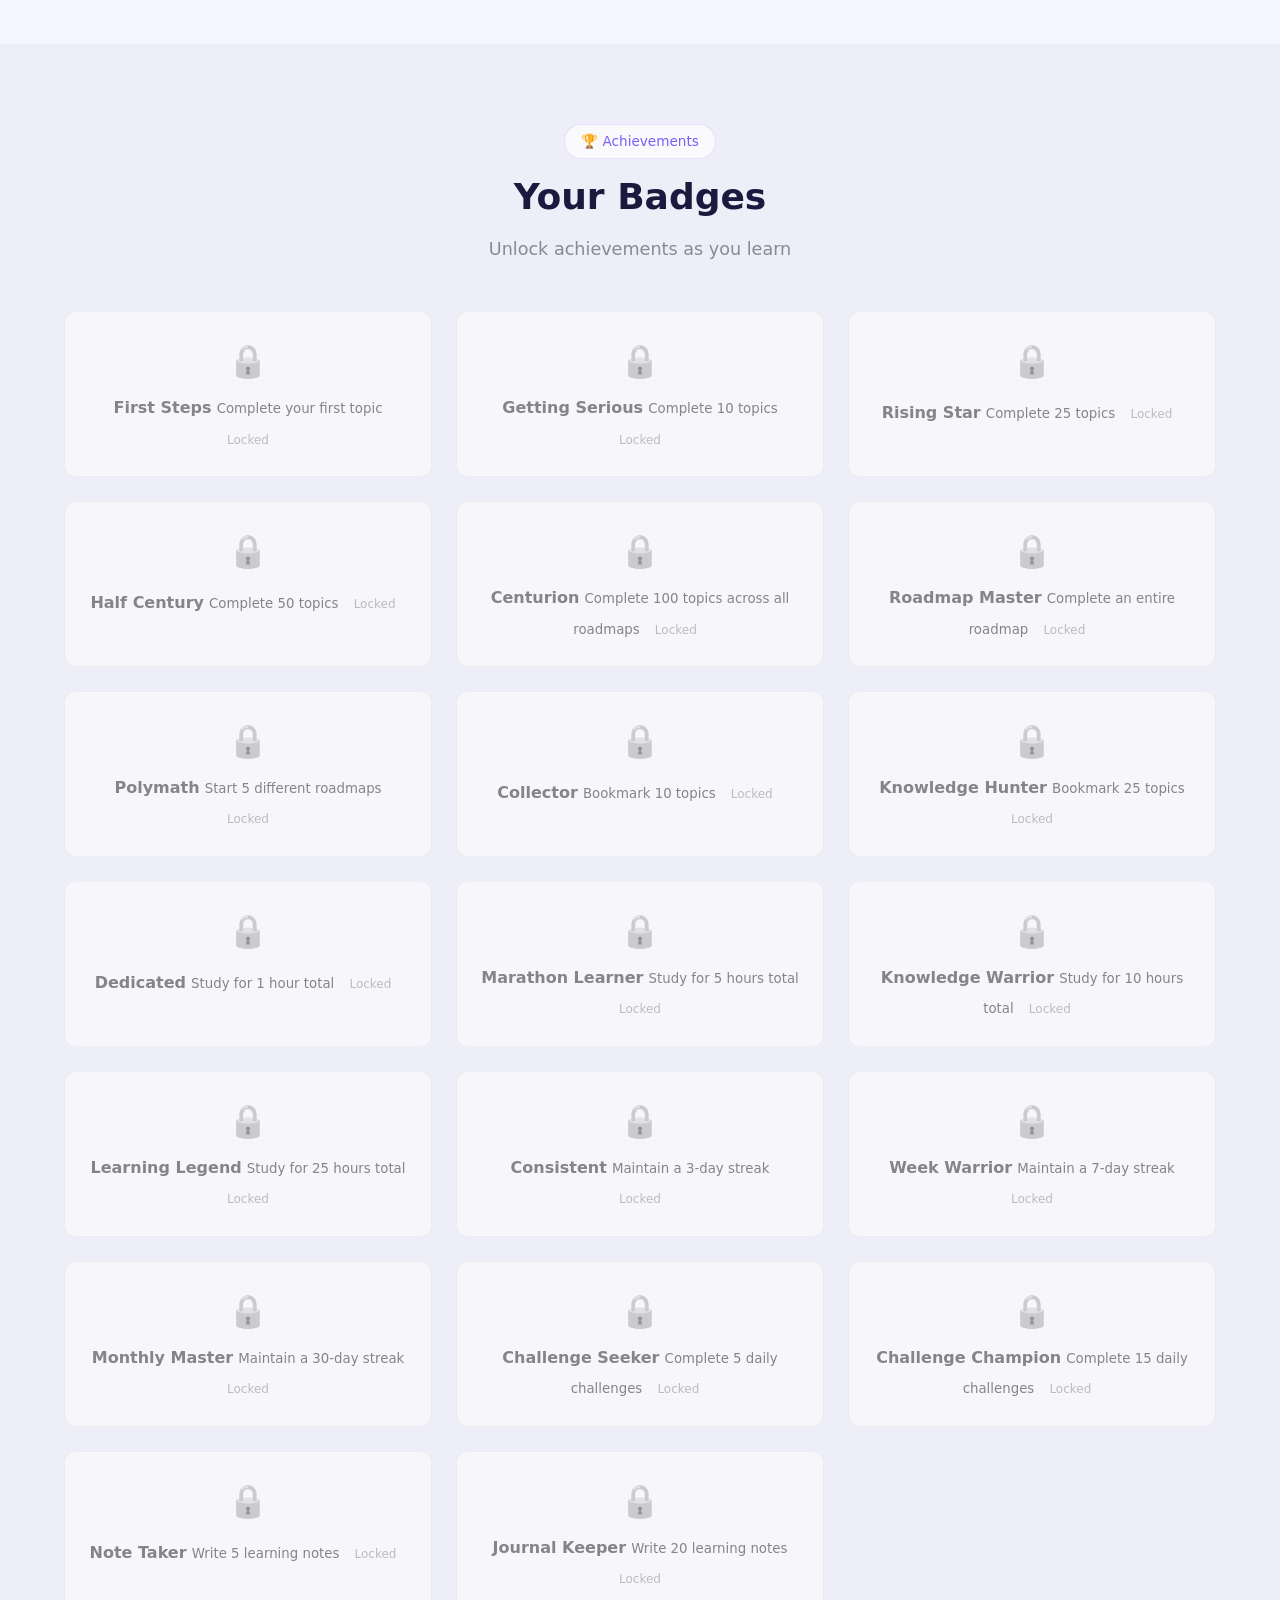
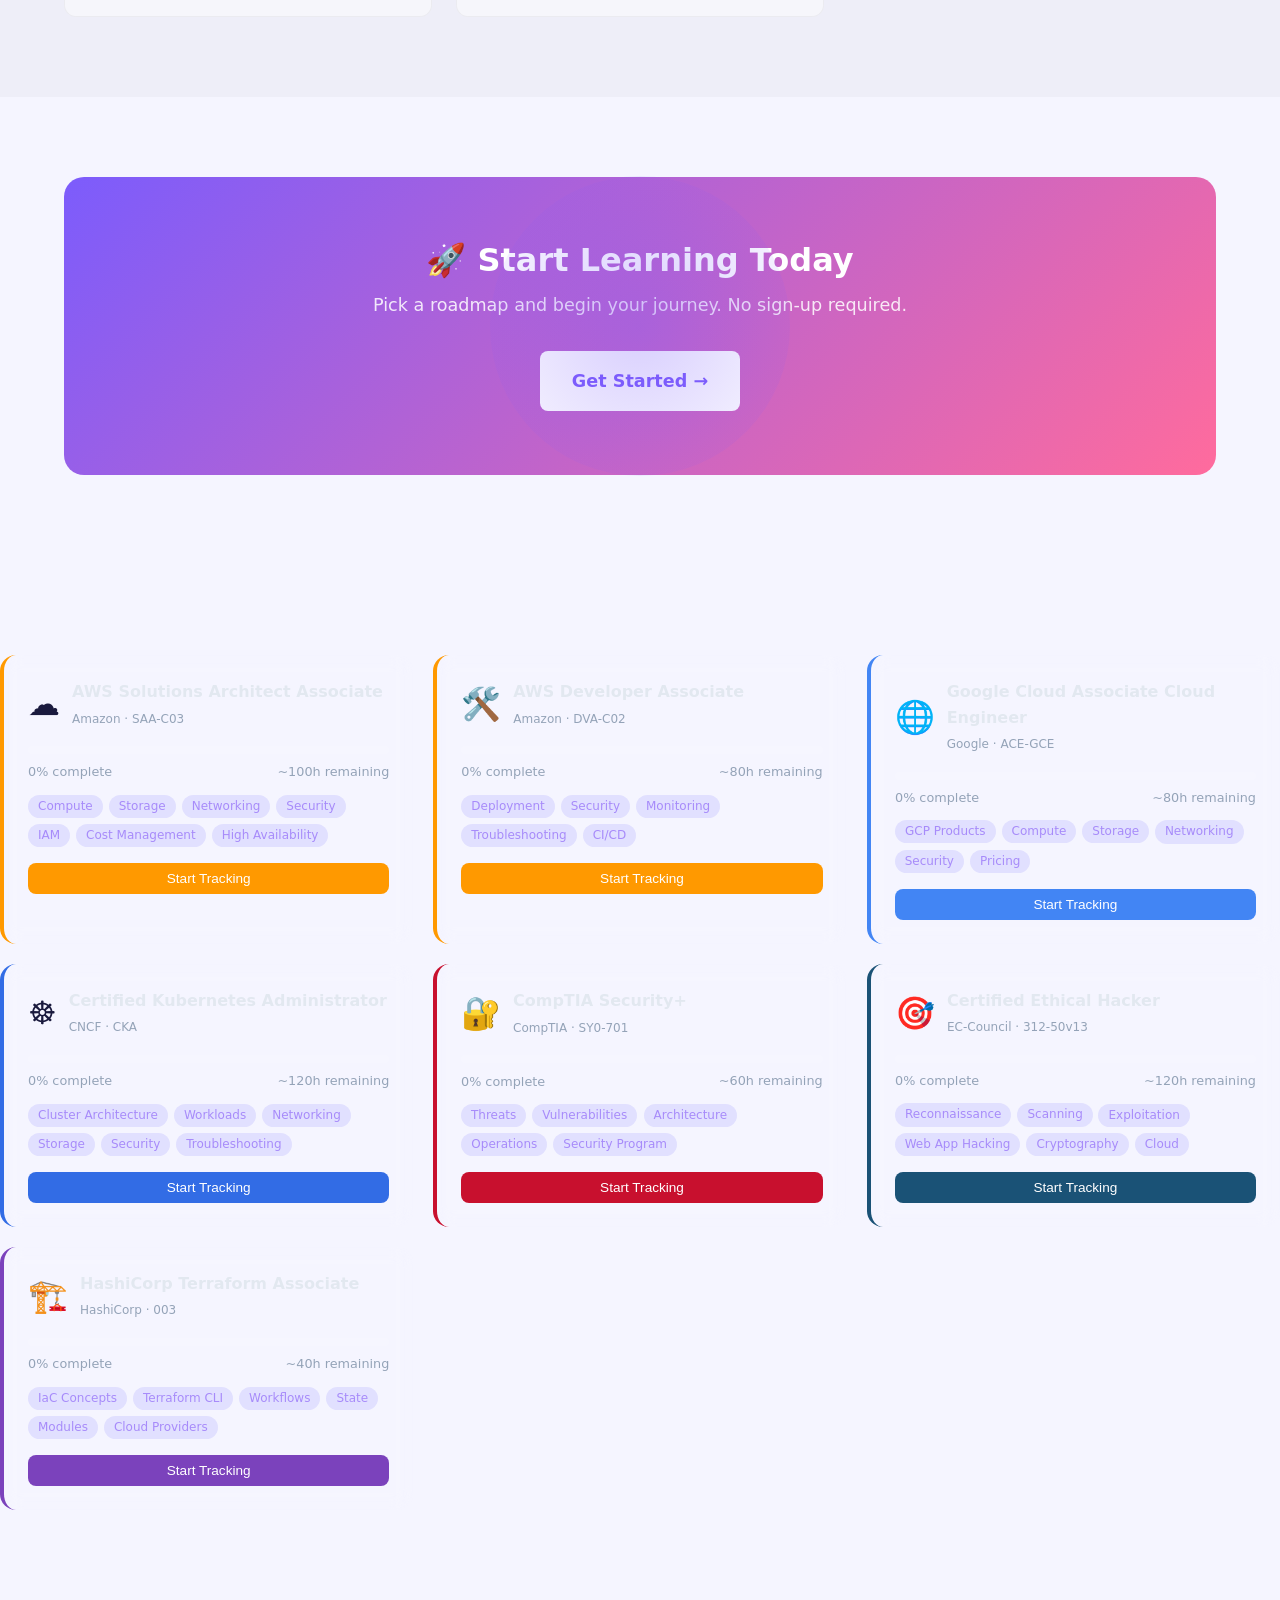
==== commit 104d7bc3: "seo: add Google Search Console verification meta tag (add-only)" ====
--- a/index.html
+++ b/index.html
@@ -2,6 +2,7 @@
 <html lang="en" data-theme="dark">
   <head>
     <meta name="google-site-verification" content="NE4MzR6NIdQYAoPS52dBxjRxvB8TWUTt4aGM2Uachik" />
+    <meta name="google-site-verification" content="2h0hS6xG91EuQjYI1FZAHqQHxFmu7l70BmcSz62ZLmc" />
     <meta charset="UTF-8" />
     <meta name="viewport" content="width=device-width, initial-scale=1.0" />
     <title>
